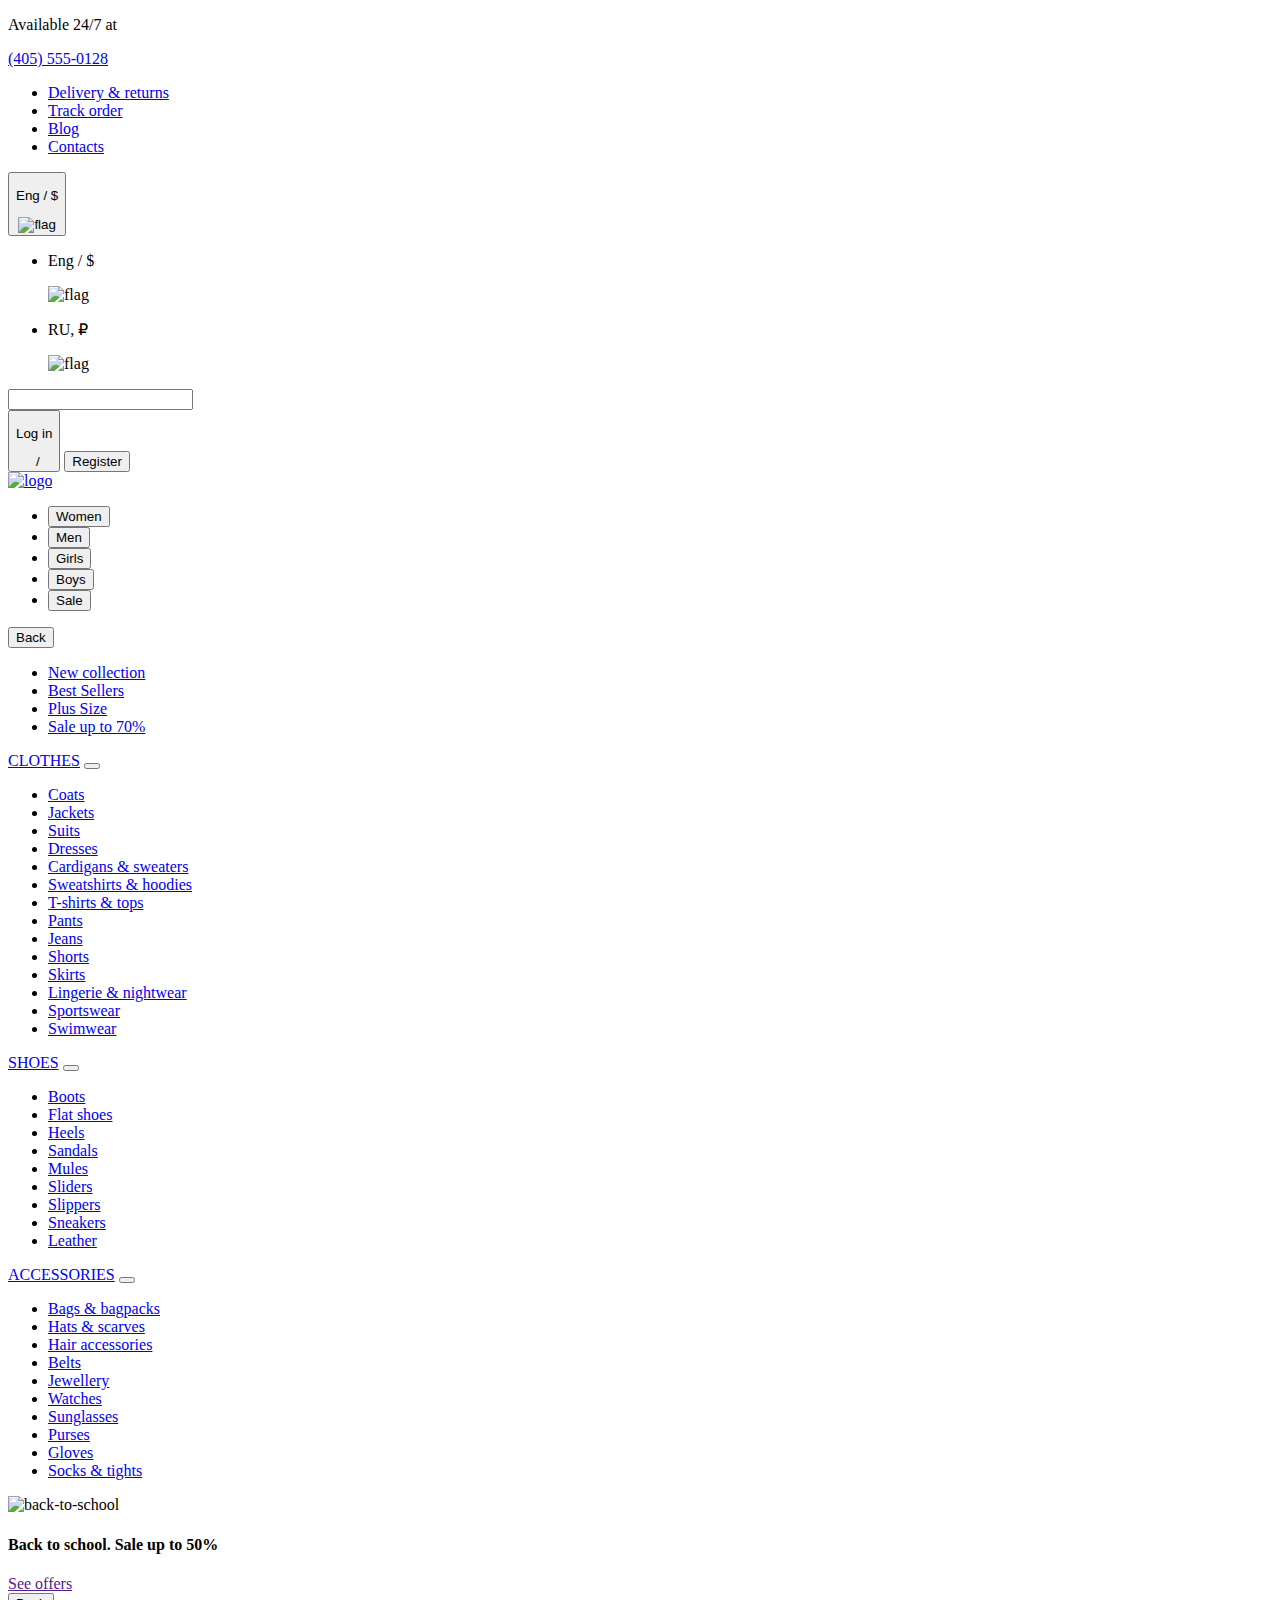
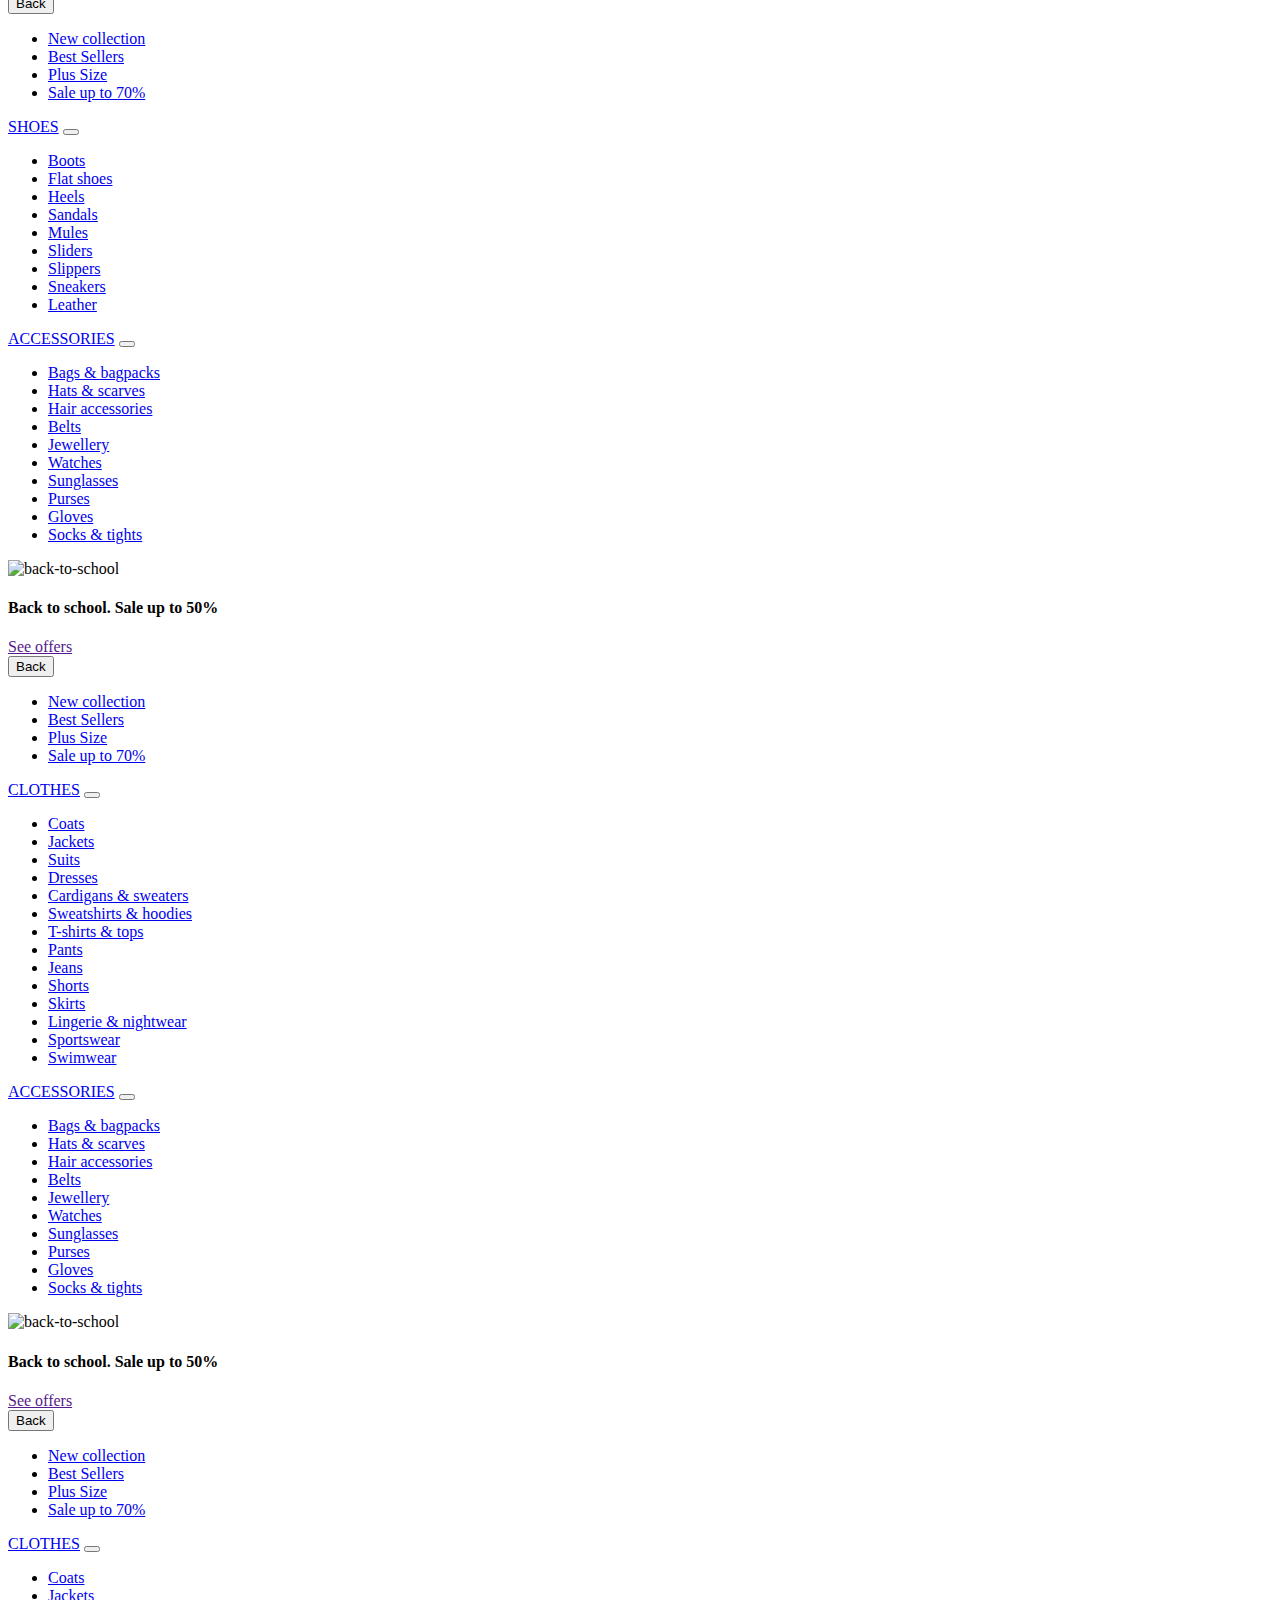
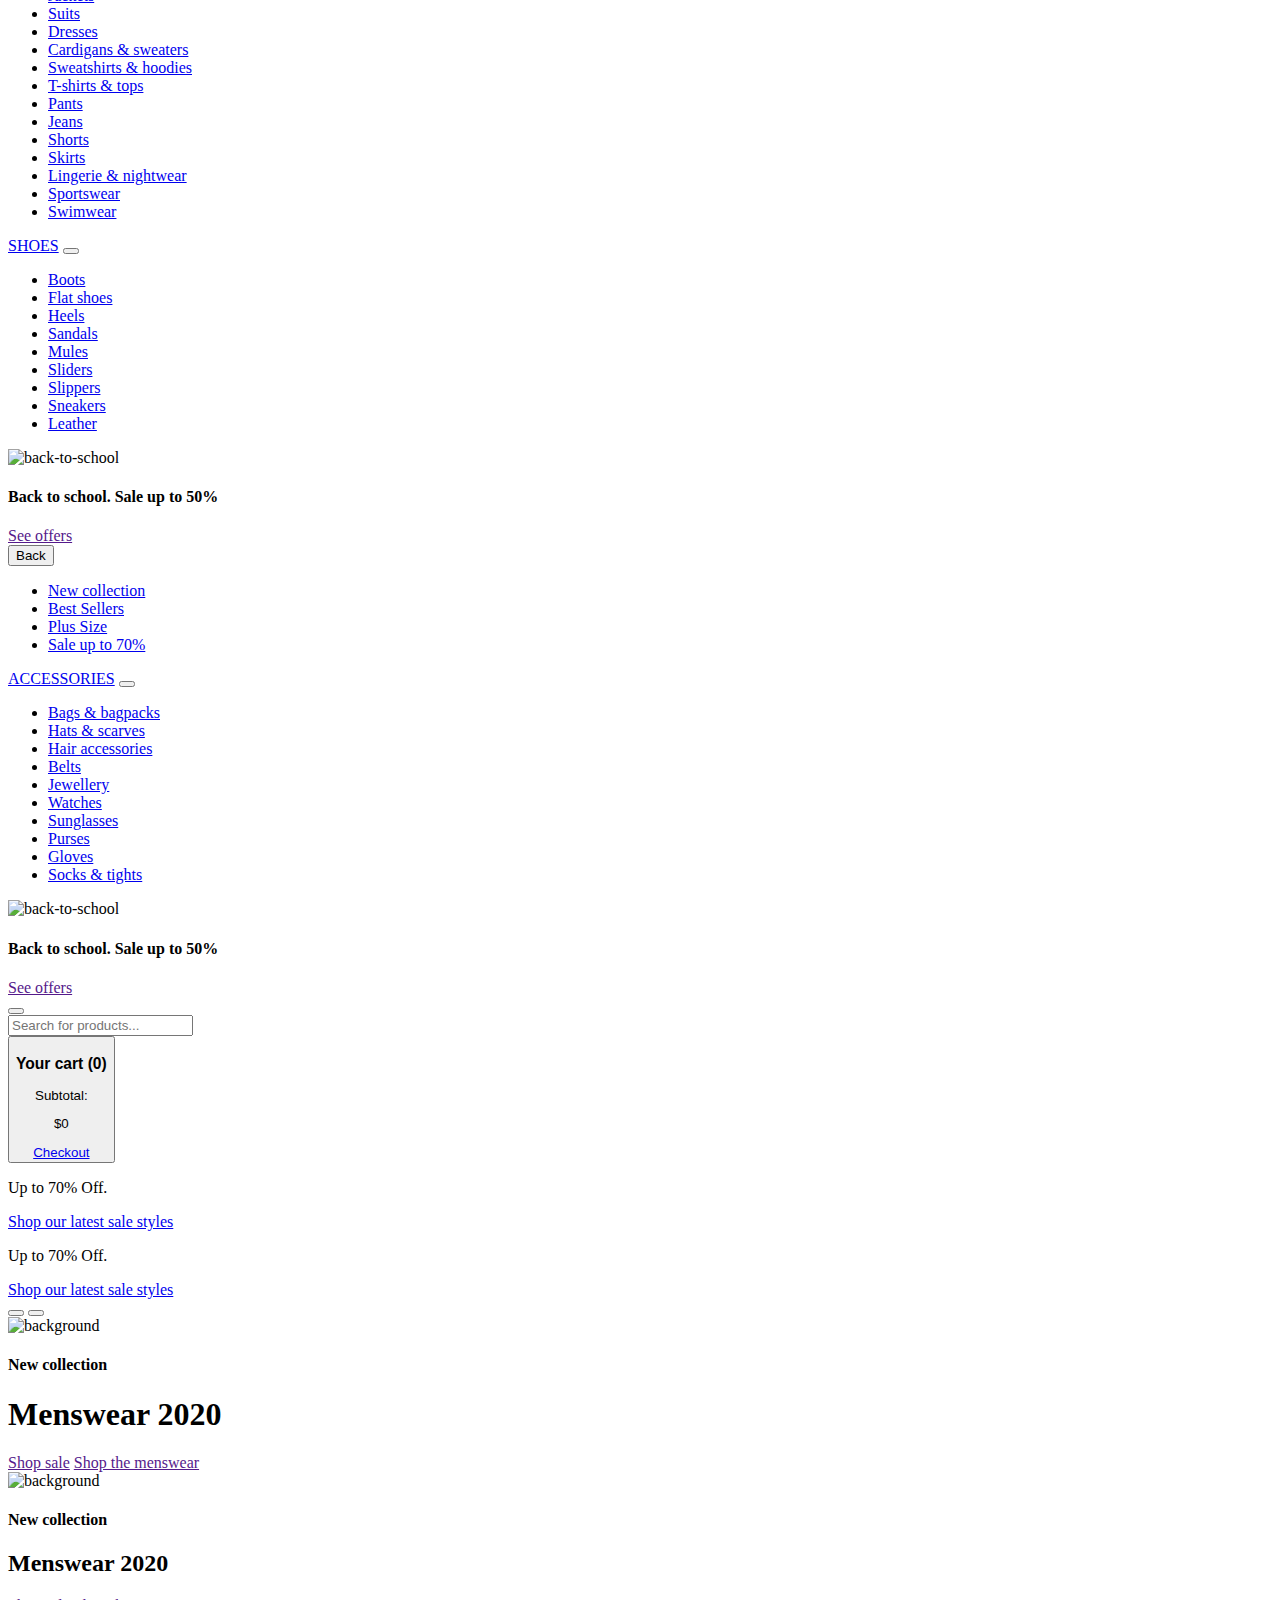
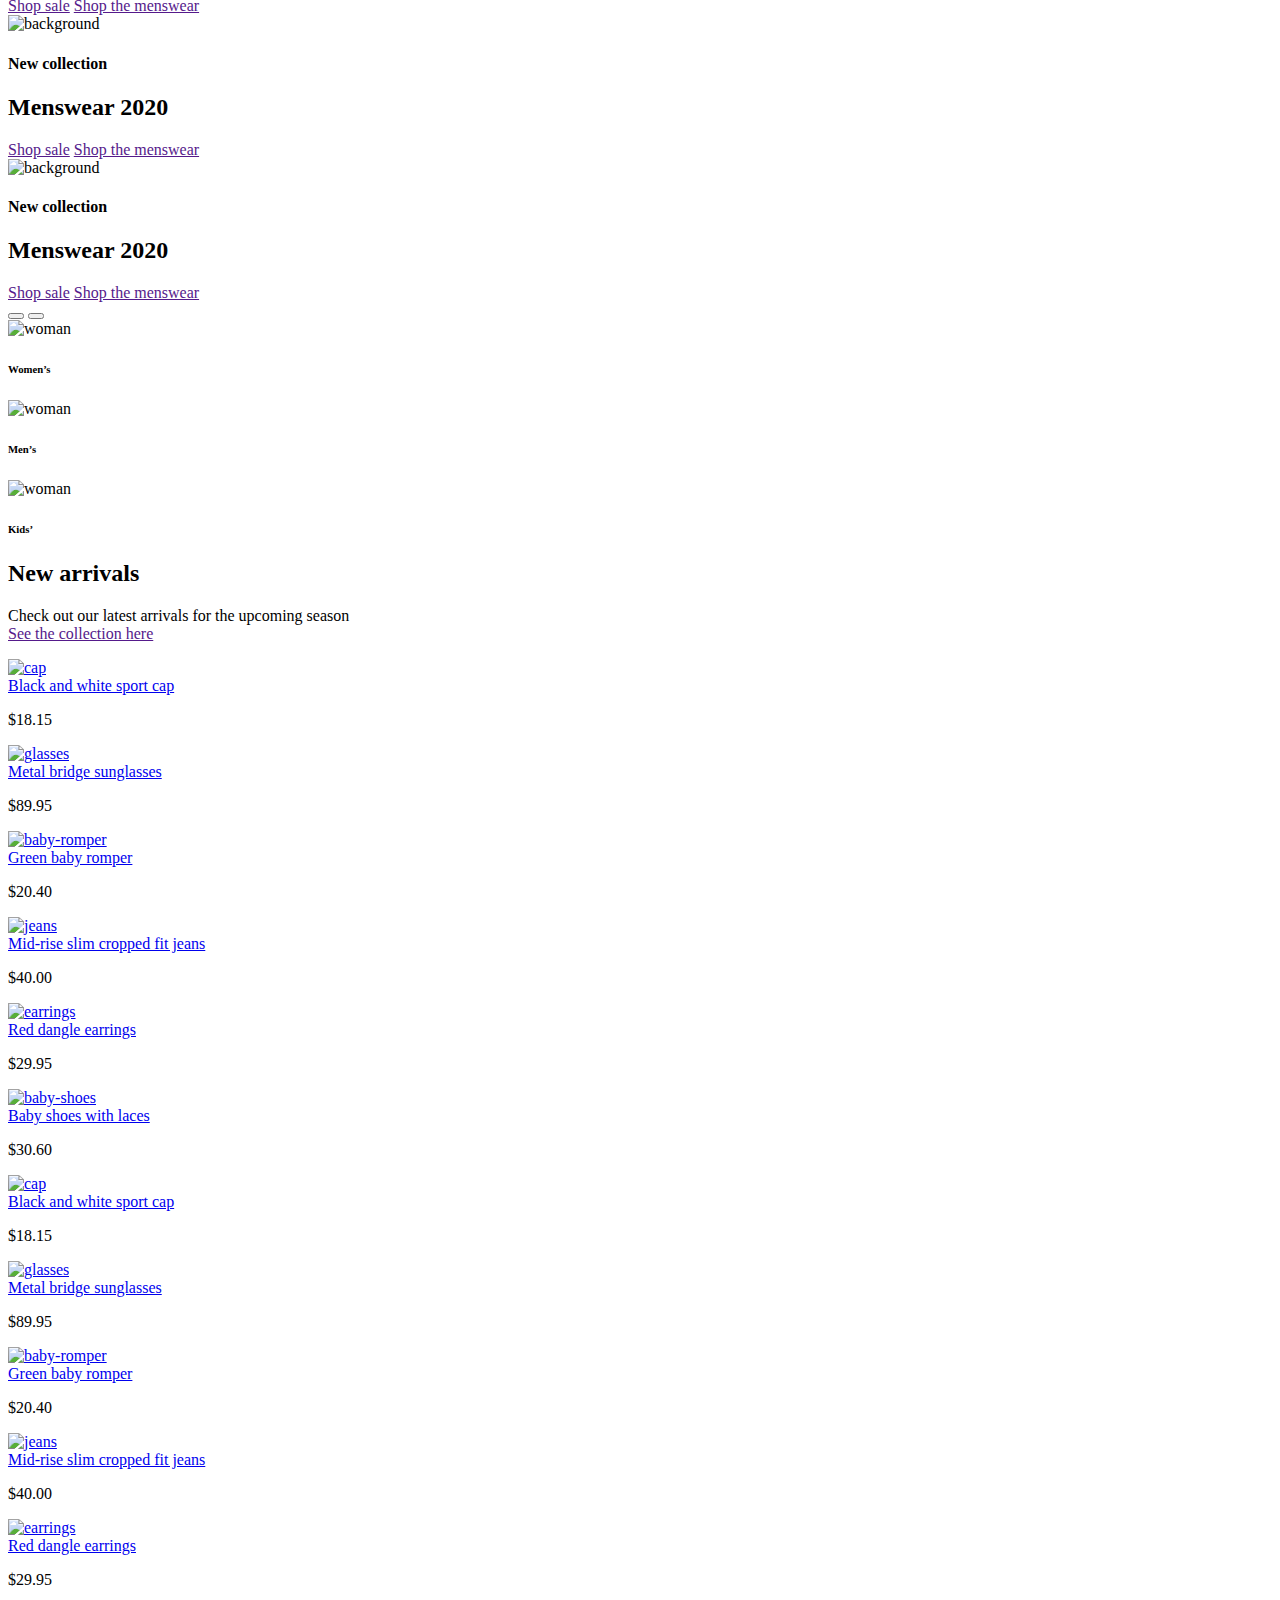
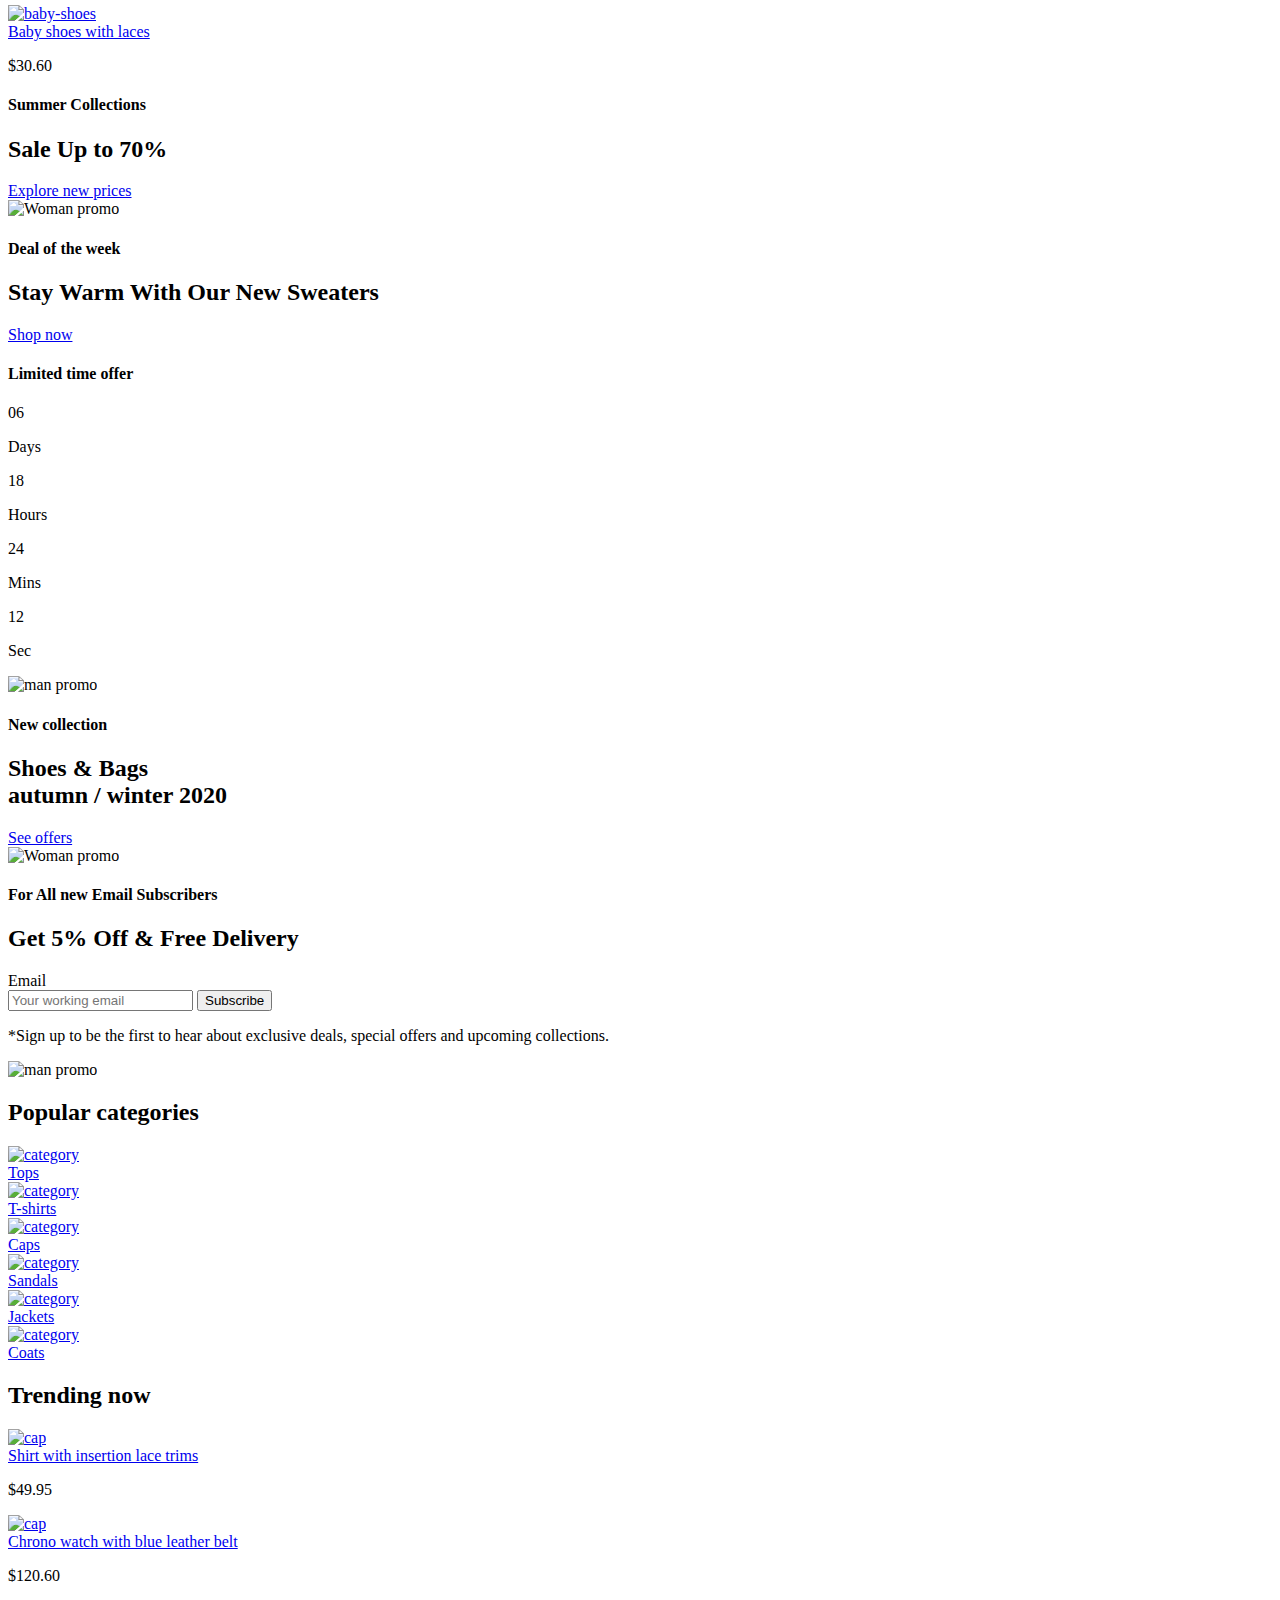
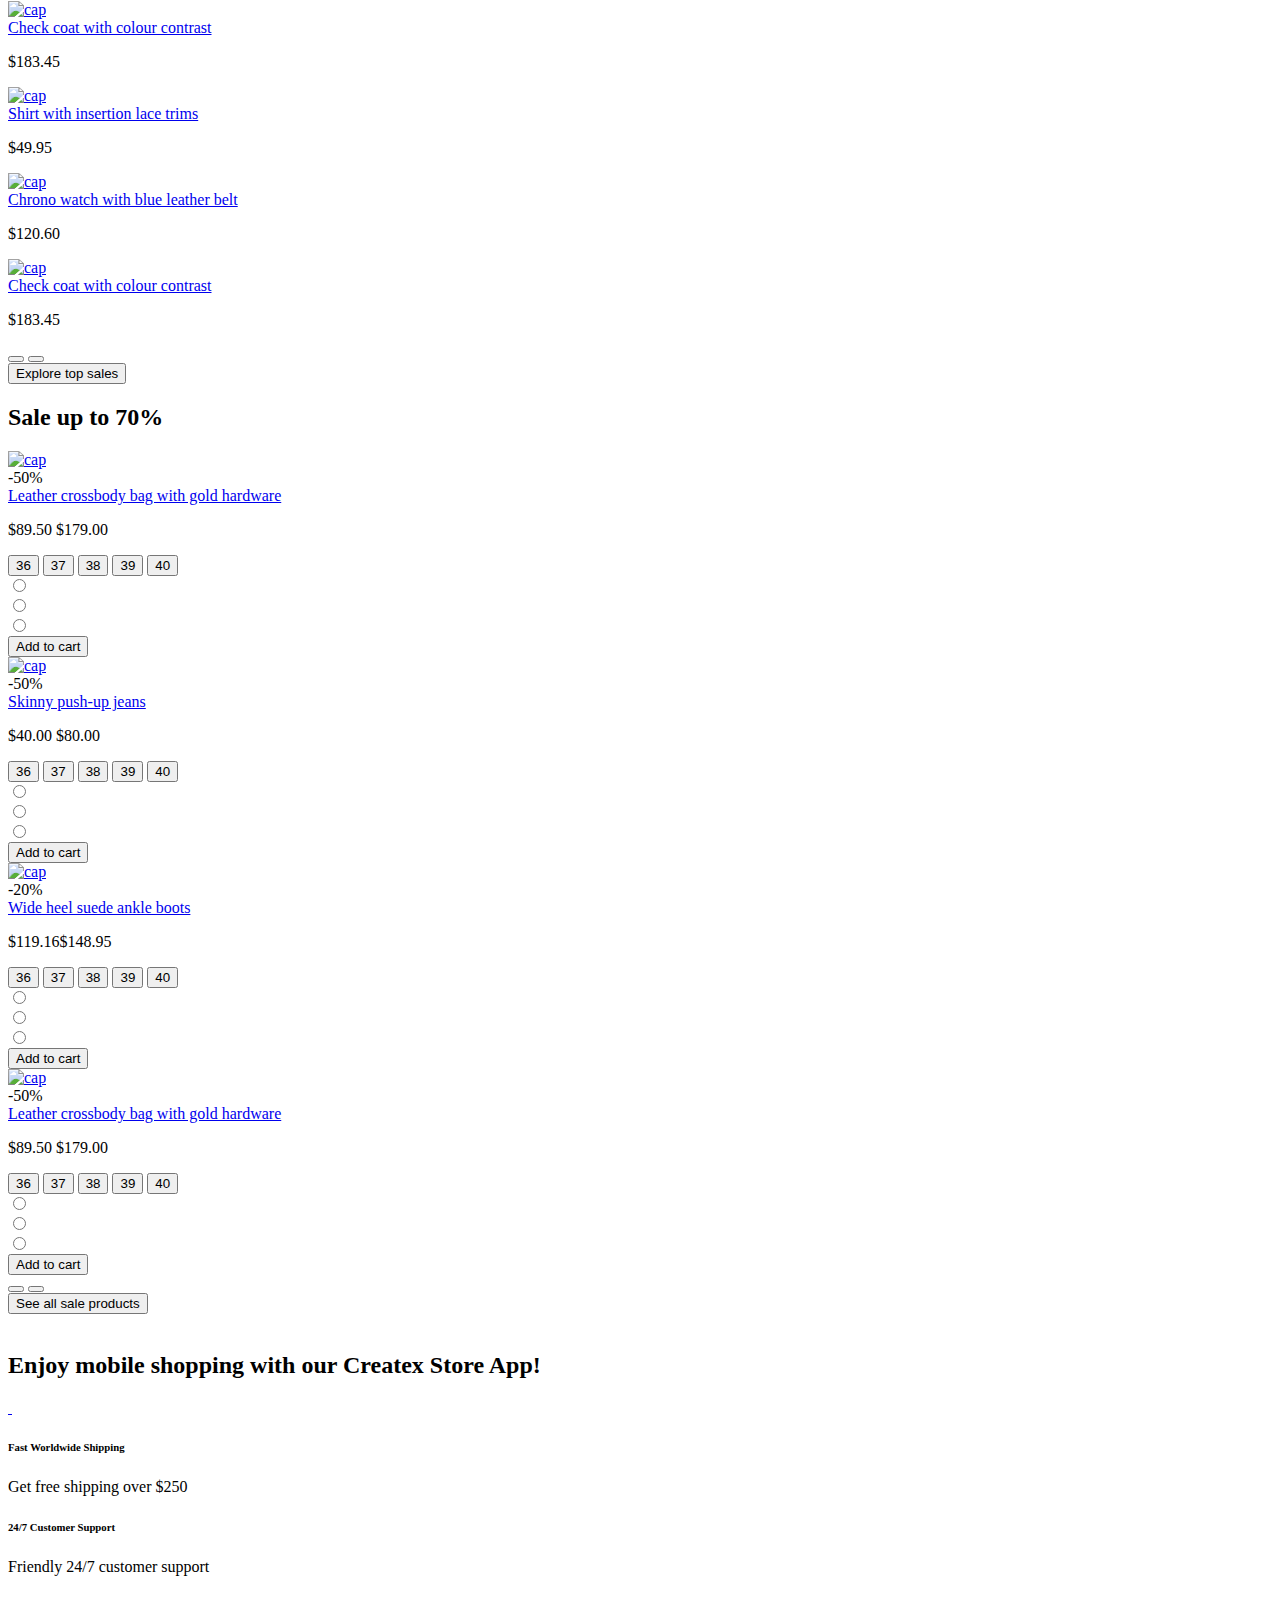
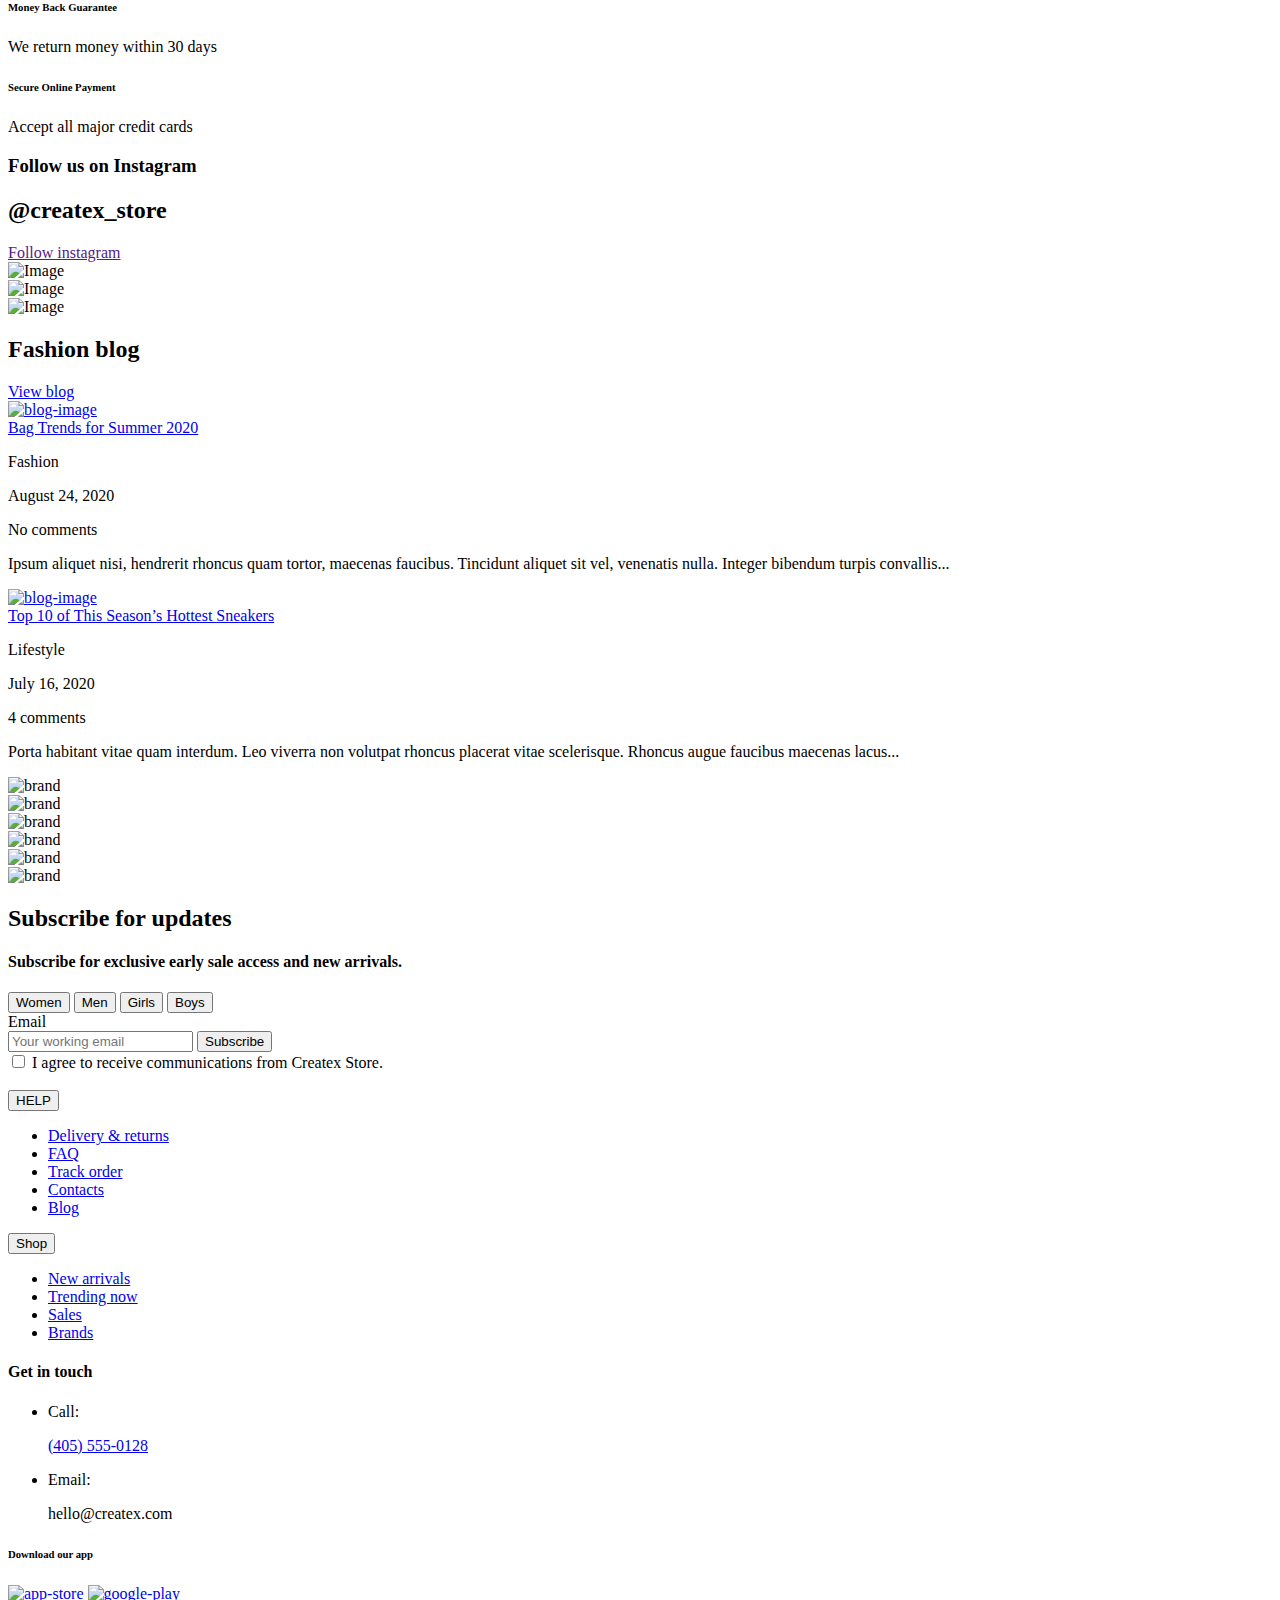
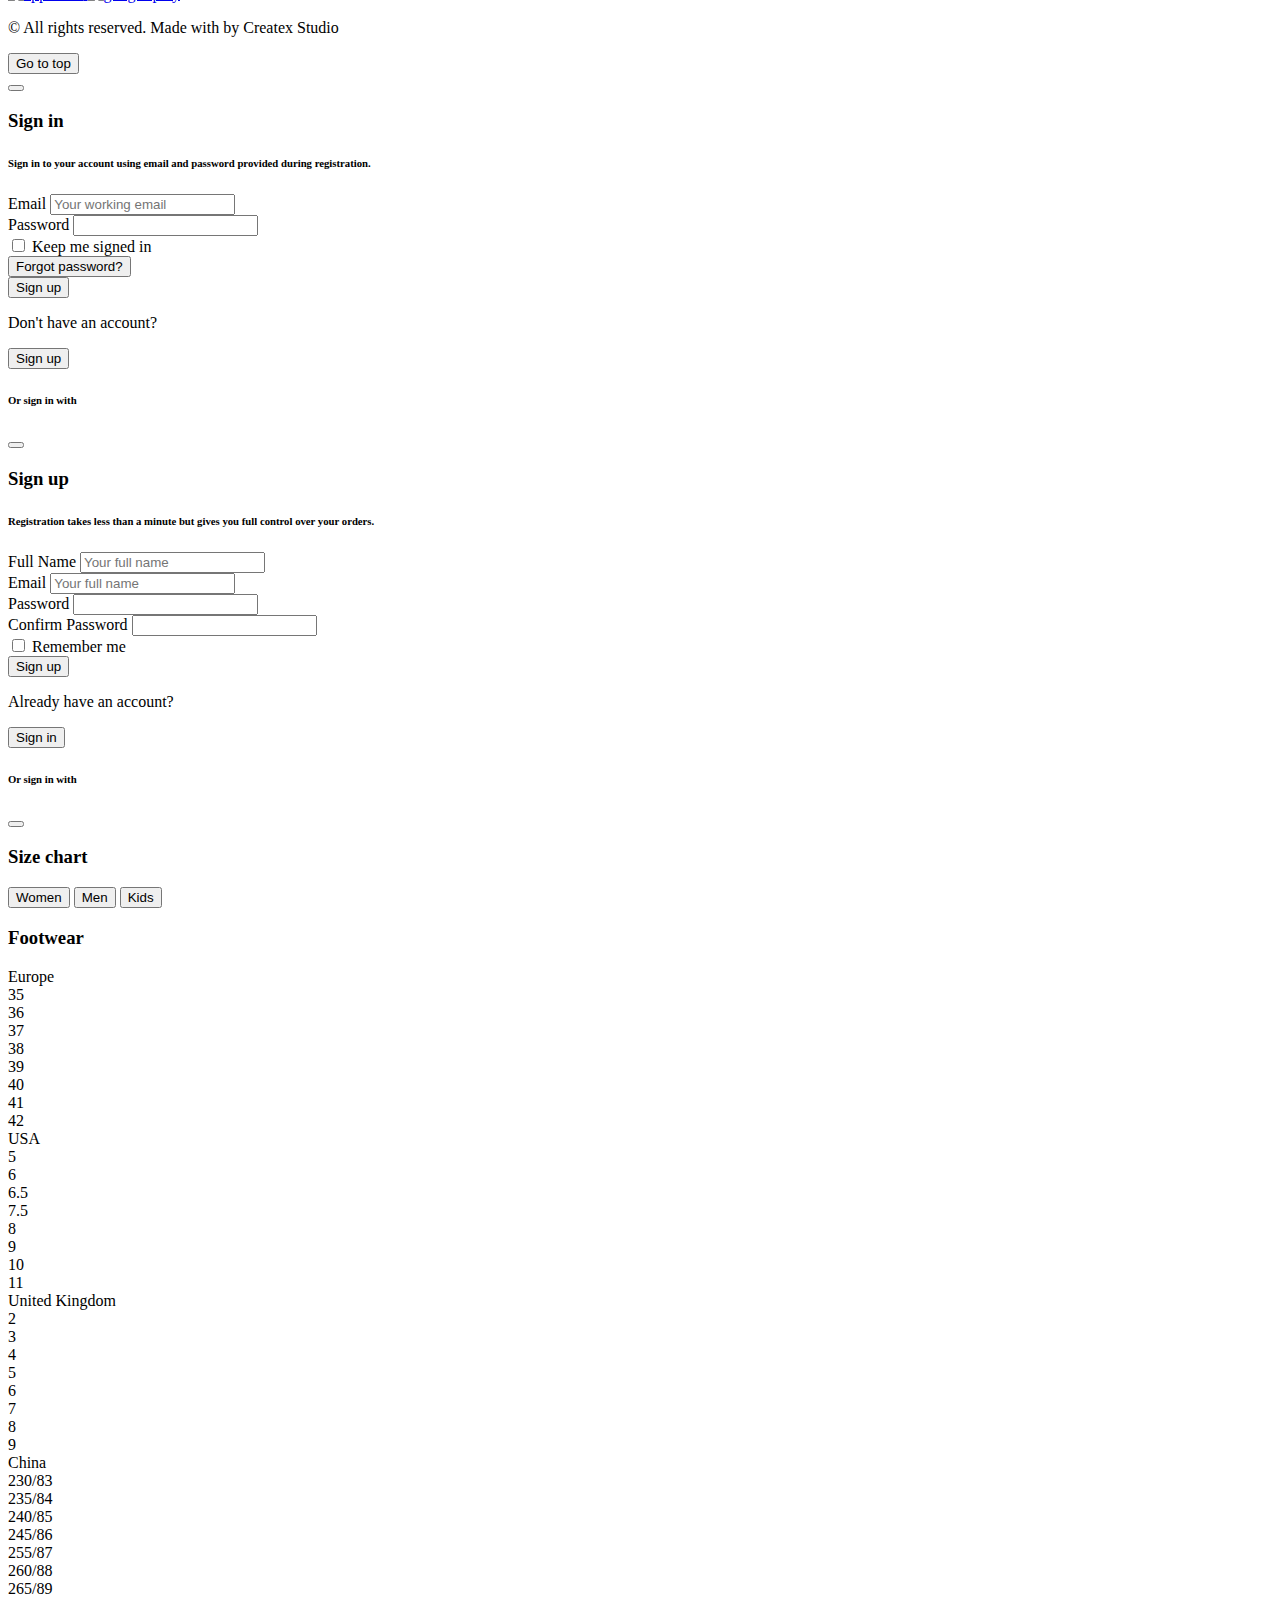
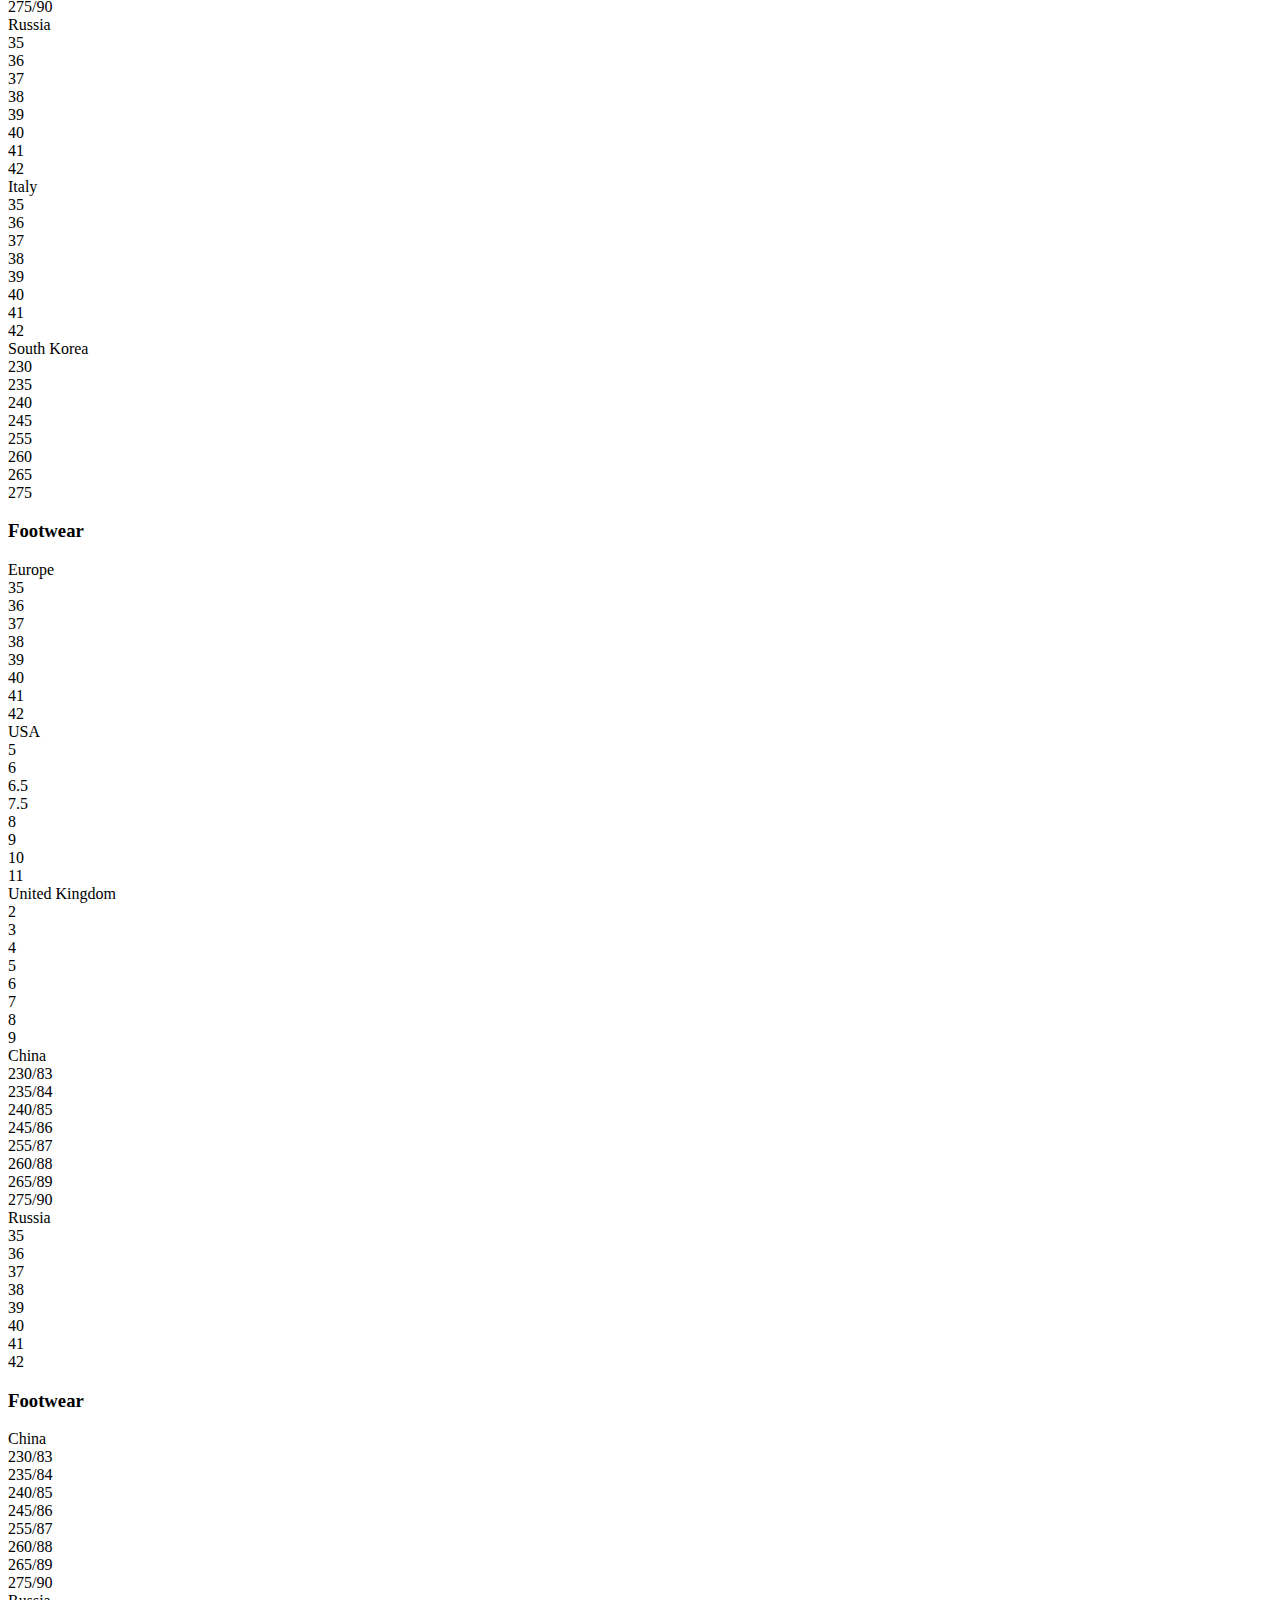
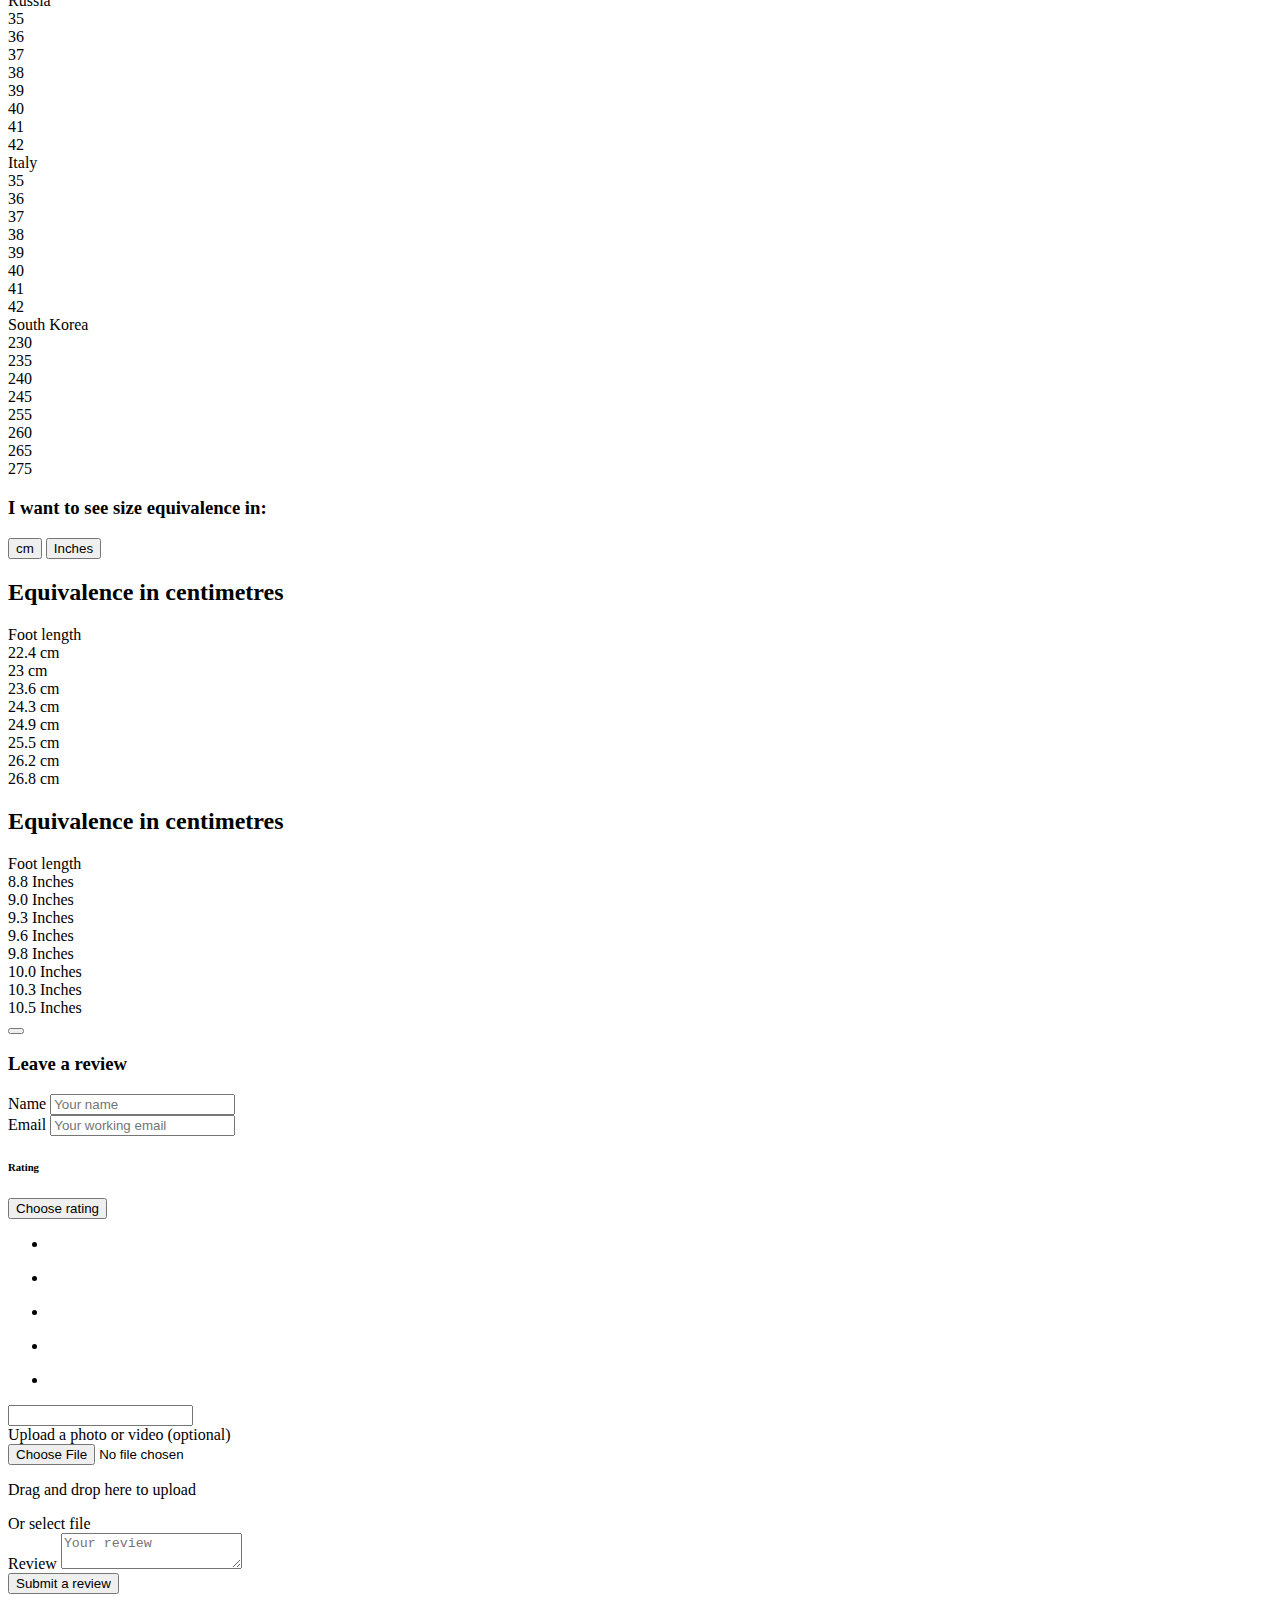
==== index.html @ fd4af01e "Add files via upload" ====
<!DOCTYPE html>
<html lang="ru">

<head>
	<title>Main</title>
	<meta charset="UTF-8">
	<meta name="format-detection" content="telephone=no">
	<!-- <style>body{opacity: 0;}</style> -->
	<link rel="stylesheet" href="css/style.min.css?_v=20230630232447">
	<link rel="shortcut icon" href="favicon.ico">
	<!-- <meta name="robots" content="noindex, nofollow"> -->
	<meta name="viewport" content="width=device-width, initial-scale=1.0">
</head>

<body>
	<div class="wrapper">
		<header class="header">
			<div class="header__top top-header">
				<div class="top-header__container">
					<div class="top-header__phone">
						<p class="top-header__text">Available 24/7 at</p>
						<a href="tel:4055550128" class="top-header__number">(405) 555-0128</a>
					</div>
					<nav class="top-header__menu">
						<ul data-da=".menu-header__list,992," class="top-header__list">
							<li class="top-header__item">
								<a href="dilivery.html">Delivery & returns</a>
							</li>
							<li class="top-header__item">
								<a href="track-order.html">Track order</a>
							</li>
							<li class="top-header__item"><a href="blog.html">Blog</a></li>
							<li class="top-header__item"><a href="contacts.html">Contacts</a></li>
						</ul>
					</nav>
					<div class="top-header__language">
						<div data-da=".menu-header__list,400," data-select class="top-header__select select-header">
							<button data-select-button type="button" class="select-header__button _icon-small-arrow">
								<p>Eng / $</p>
								<div class="top-header__image">
									<picture><source srcset="img/header/flag-usa.webp" type="image/webp"><img src="img/header/flag-usa.jpg" alt="flag" /></picture>
								</div>
							</button>
							<ul class="select-header__list">
								<li class="select-header__item" data-value="cleaner">
									<p>Eng / $</p>
									<div class="top-header__image">
										<picture><source srcset="img/header/flag-usa.webp" type="image/webp"><img src="img/header/flag-usa.jpg" alt="flag" /></picture>
									</div>
								</li>
								<li class="select-header__item" data-value="ru">
									<p>RU, ₽</p>
									<div class="top-header__image">
										<picture><source srcset="img/header/russia-flag.webp" type="image/webp"><img src="img/header/russia-flag.png" alt="flag" /></picture>
									</div>
								</li>
							</ul>
							<input data-select-input type="text" class="select-header__input select-form__input_hidden" value="" />
						</div>
					</div>
					<div class="top-header__join _icon-user">
						<button data-popup="#log-in" type="button" class="top-header__log-in">
							<p>Log in</p>
							&nbsp; /
						</button>
						<button data-popup="#sign-up" type="button" class="top-header__register">
							Register
						</button>
					</div>
				</div>
			</div>
			<div class="header__body body-header">
				<div class="body-header__container">
					<a href="index.html" class="body-header__image">
						<img src="img/header/logo.svg" alt="logo" />
					</a>
					<nav class="body-header__menu menu-header">
						<ul class="menu-header__list">
							<li data-menu-id="1" class="menu-header__item">
								<button type="button" class="menu-header__button">Women</button>
							</li>
							<li data-menu-id="2" class="menu-header__item">
								<button type="button" class="menu-header__button">Men</button>
							</li>
							<li data-menu-id="3" class="menu-header__item">
								<button type="button" class="menu-header__button">Girls</button>
							</li>
							<li data-menu-id="4" class="menu-header__item">
								<button type="button" class="menu-header__button">Boys</button>
							</li>
							<li data-menu-id="5" class="menu-header__item menu-header__item_sale">
								<button type="button" class="menu-header__button">Sale</button>
							</li>
						</ul>
						<div data-submenu="1" class="menu-header__submenu submenu-header">
							<button class="submenu-header__close _icon-arrow">Back</button>
							<div class="submenu-header__container">
								<div class="submenu-header__content">
									<div class="submenu-header__nav nav-submenu">
										<ul class="nav-submenu__list">
											<li class="nav-submenu__item">
												<a href="catalog.html">New collection</a>
											</li>
											<li class="nav-submenu__item">
												<a href="catalog.html">Best Sellers</a>
											</li>
											<li class="nav-submenu__item">
												<a href="catalog.html">Plus Size</a>
											</li>
											<li class="nav-submenu__item nav-submenu__item_sale">
												<a href="catalog.html">Sale up to 70%</a>
											</li>
										</ul>
									</div>
									<div data-spollers="992,max" class="submenu-header__body">
										<div class="submenu-header__clothes">
											<a href="catalog.html" class="submenu-header__title">CLOTHES</a>
											<button data-spoller class="submenu-header__arrow _icon-small-arrow"></button>
											<div class="submenu-header__category">
												<ul class="submenu-header__list">
													<li class="submenu-header__item">
														<a href="catalog.html">Coats</a>
													</li>
													<li class="submenu-header__item">
														<a href="catalog.html">Jackets</a>
													</li>
													<li class="submenu-header__item">
														<a href="catalog.html">Suits</a>
													</li>
													<li class="submenu-header__item">
														<a href="catalog.html">Dresses </a>
													</li>
													<li class="submenu-header__item">
														<a href="catalog.html">Cardigans & sweaters</a>
													</li>
													<li class="submenu-header__item">
														<a href="catalog.html">Sweatshirts & hoodies</a>
													</li>
													<li class="submenu-header__item">
														<a href="catalog.html">T-shirts & tops</a>
													</li>
													<li class="submenu-header__item">
														<a href="catalog.html">Pants</a>
													</li>
													<li class="submenu-header__item">
														<a href="catalog.html">Jeans</a>
													</li>
													<li class="submenu-header__item">
														<a href="catalog.html">Shorts</a>
													</li>
													<li class="submenu-header__item">
														<a href="catalog.html">Skirts</a>
													</li>
													<li class="submenu-header__item">
														<a href="catalog.html">Lingerie & nightwear</a>
													</li>
													<li class="submenu-header__item">
														<a href="catalog.html">Sportswear</a>
													</li>
													<li class="submenu-header__item">
														<a href="catalog.html">Swimwear</a>
													</li>
												</ul>
											</div>
										</div>
									</div>
									<div data-spollers="992,max" class="submenu-header__body">
										<div class="submenu-header__clothes">
											<a href="catalog.html" class="submenu-header__title">SHOES</a>
											<button data-spoller class="submenu-header__arrow _icon-small-arrow"></button>
											<div class="submenu-header__category">
												<ul class="submenu-header__list">
													<li class="submenu-header__item">
														<a href="catalog.html">Boots</a>
													</li>
													<li class="submenu-header__item">
														<a href="catalog.html">Flat shoes</a>
													</li>
													<li class="submenu-header__item">
														<a href="catalog.html">Heels</a>
													</li>
													<li class="submenu-header__item">
														<a href="catalog.html">Sandals </a>
													</li>
													<li class="submenu-header__item">
														<a href="catalog.html">Mules</a>
													</li>
													<li class="submenu-header__item">
														<a href="catalog.html">Sliders</a>
													</li>
													<li class="submenu-header__item">
														<a href="catalog.html">Slippers</a>
													</li>
													<li class="submenu-header__item">
														<a href="catalog.html">Sneakers</a>
													</li>
													<li class="submenu-header__item">
														<a href="#">Leather</a>
													</li>
												</ul>
											</div>
										</div>
									</div>
									<div data-spollers="992,max" class="submenu-header__body">
										<div class="submenu-header__clothes">
											<a href="catalog.html" class="submenu-header__title">ACCESSORIES</a>
											<button data-spoller class="submenu-header__arrow _icon-small-arrow"></button>
											<div class="submenu-header__category">
												<ul class="submenu-header__list">
													<li class="submenu-header__item">
														<a href="catalog.html">Bags & bagpacks</a>
													</li>
													<li class="submenu-header__item">
														<a href="catalog.html">Hats & scarves</a>
													</li>
													<li class="submenu-header__item">
														<a href="catalog.html">Hair accessories</a>
													</li>
													<li class="submenu-header__item">
														<a href="catalog.html">Belts </a>
													</li>
													<li class="submenu-header__item">
														<a href="catalog.html">Jewellery</a>
													</li>
													<li class="submenu-header__item">
														<a href="catalog.html">Watches</a>
													</li>
													<li class="submenu-header__item">
														<a href="catalog.html">Sunglasses</a>
													</li>
													<li class="submenu-header__item">
														<a href="catalog.html">Purses</a>
													</li>
													<li class="submenu-header__item">
														<a href="catalog.html">Gloves</a>
													</li>
													<li class="submenu-header__item">
														<a href="catalog.html">Socks & tights</a>
													</li>
												</ul>
											</div>
										</div>
									</div>
								</div>
								<div class="submenu-header__offers offers-submenu">
									<div class="offers-submenu__image offers-submenu__image-ibg">
										<picture><source srcset="img/header/back-to-school.webp" type="image/webp"><img src="img/header/back-to-school.jpg" alt="back-to-school" /></picture>
									</div>
									<h4 class="offers-submenu__title">
										Back to school. Sale up to 50%
									</h4>
									<a href="" class="offers-submenu__button _button-border _icon-arrow">See offers</a>
								</div>
							</div>
						</div>
						<div data-submenu="2" class="menu-header__submenu submenu-header">
							<button class="submenu-header__close _icon-arrow">Back</button>
							<div class="submenu-header__container">
								<div class="submenu-header__content">
									<div class="submenu-header__nav nav-submenu">
										<ul class="nav-submenu__list">
											<li class="nav-submenu__item">
												<a href="catalog.html">New collection</a>
											</li>
											<li class="nav-submenu__item">
												<a href="catalog.html">Best Sellers</a>
											</li>
											<li class="nav-submenu__item">
												<a href="catalog.html">Plus Size</a>
											</li>
											<li class="nav-submenu__item nav-submenu__item_sale">
												<a href="catalog.html">Sale up to 70%</a>
											</li>
										</ul>
									</div>

									<div data-spollers="992,max" class="submenu-header__body">
										<div class="submenu-header__clothes">
											<a href="catalog.html" class="submenu-header__title">SHOES</a>
											<button data-spoller class="submenu-header__arrow _icon-small-arrow"></button>
											<div class="submenu-header__category">
												<ul class="submenu-header__list">
													<li class="submenu-header__item">
														<a href="catalog.html">Boots</a>
													</li>
													<li class="submenu-header__item">
														<a href="catalog.html">Flat shoes</a>
													</li>
													<li class="submenu-header__item">
														<a href="catalog.html">Heels</a>
													</li>
													<li class="submenu-header__item">
														<a href="catalog.html">Sandals </a>
													</li>
													<li class="submenu-header__item">
														<a href="catalog.html">Mules</a>
													</li>
													<li class="submenu-header__item">
														<a href="catalog.html">Sliders</a>
													</li>
													<li class="submenu-header__item">
														<a href="catalog.html">Slippers</a>
													</li>
													<li class="submenu-header__item">
														<a href="catalog.html">Sneakers</a>
													</li>
													<li class="submenu-header__item">
														<a href="catalog.html">Leather</a>
													</li>
												</ul>
											</div>
										</div>
									</div>
									<div data-spollers="992,max" class="submenu-header__body">
										<div class="submenu-header__clothes">
											<a href="catalog.html" class="submenu-header__title">ACCESSORIES</a>
											<button data-spoller class="submenu-header__arrow _icon-small-arrow"></button>
											<div class="submenu-header__category">
												<ul class="submenu-header__list">
													<li class="submenu-header__item">
														<a href="catalog.html">Bags & bagpacks</a>
													</li>
													<li class="submenu-header__item">
														<a href="catalog.html">Hats & scarves</a>
													</li>
													<li class="submenu-header__item">
														<a href="catalog.html">Hair accessories</a>
													</li>
													<li class="submenu-header__item">
														<a href="catalog.html">Belts </a>
													</li>
													<li class="submenu-header__item">
														<a href="catalog.html">Jewellery</a>
													</li>
													<li class="submenu-header__item">
														<a href="catalog.html">Watches</a>
													</li>
													<li class="submenu-header__item">
														<a href="catalog.html">Sunglasses</a>
													</li>
													<li class="submenu-header__item">
														<a href="catalog.html">Purses</a>
													</li>
													<li class="submenu-header__item">
														<a href="catalog.html">Gloves</a>
													</li>
													<li class="submenu-header__item">
														<a href="catalog.html">Socks & tights</a>
													</li>
												</ul>
											</div>
										</div>
									</div>
								</div>
								<div class="submenu-header__offers offers-submenu">
									<div class="offers-submenu__image offers-submenu__image-ibg">
										<picture><source srcset="img/header/back-to-school.webp" type="image/webp"><img src="img/header/back-to-school.jpg" alt="back-to-school" /></picture>
									</div>
									<h4 class="offers-submenu__title">
										Back to school. Sale up to 50%
									</h4>
									<a href="" class="offers-submenu__button _button-border _icon-arrow">See offers</a>
								</div>
							</div>
						</div>
						<div data-submenu="3" class="menu-header__submenu submenu-header">
							<button class="submenu-header__close _icon-arrow">Back</button>
							<div class="submenu-header__container">
								<div class="submenu-header__content">
									<div class="submenu-header__nav nav-submenu">
										<ul class="nav-submenu__list">
											<li class="nav-submenu__item">
												<a href="catalog.html">New collection</a>
											</li>
											<li class="nav-submenu__item">
												<a href="catalog.html">Best Sellers</a>
											</li>
											<li class="nav-submenu__item">
												<a href="catalog.html">Plus Size</a>
											</li>
											<li class="nav-submenu__item nav-submenu__item_sale">
												<a href="catalog.html">Sale up to 70%</a>
											</li>
										</ul>
									</div>
									<div data-spollers="992,max" class="submenu-header__body">
										<div class="submenu-header__clothes">
											<a href="catalog.html" class="submenu-header__title">CLOTHES</a>
											<button data-spoller class="submenu-header__arrow _icon-small-arrow"></button>
											<div class="submenu-header__category">
												<ul class="submenu-header__list">
													<li class="submenu-header__item">
														<a href="catalog.html">Coats</a>
													</li>
													<li class="submenu-header__item">
														<a href="catalog.html">Jackets</a>
													</li>
													<li class="submenu-header__item">
														<a href="catalog.html">Suits</a>
													</li>
													<li class="submenu-header__item">
														<a href="catalog.html">Dresses </a>
													</li>
													<li class="submenu-header__item">
														<a href="catalog.html">Cardigans & sweaters</a>
													</li>
													<li class="submenu-header__item">
														<a href="catalog.html">Sweatshirts & hoodies</a>
													</li>
													<li class="submenu-header__item">
														<a href="catalog.html">T-shirts & tops</a>
													</li>
													<li class="submenu-header__item">
														<a href="catalog.html">Pants</a>
													</li>
													<li class="submenu-header__item">
														<a href="catalog.html">Jeans</a>
													</li>
													<li class="submenu-header__item">
														<a href="catalog.html">Shorts</a>
													</li>
													<li class="submenu-header__item">
														<a href="catalog.html">Skirts</a>
													</li>
													<li class="submenu-header__item">
														<a href="catalog.html">Lingerie & nightwear</a>
													</li>
													<li class="submenu-header__item">
														<a href="catalog.html">Sportswear</a>
													</li>
													<li class="submenu-header__item">
														<a href="catalog.html">Swimwear</a>
													</li>
												</ul>
											</div>
										</div>
									</div>

									<div data-spollers="992,max" class="submenu-header__body">
										<div class="submenu-header__clothes">
											<a href="catalog.html" class="submenu-header__title">ACCESSORIES</a>
											<button data-spoller class="submenu-header__arrow _icon-small-arrow"></button>
											<div class="submenu-header__category">
												<ul class="submenu-header__list">
													<li class="submenu-header__item">
														<a href="catalog.html">Bags & bagpacks</a>
													</li>
													<li class="submenu-header__item">
														<a href="catalog.html">Hats & scarves</a>
													</li>
													<li class="submenu-header__item">
														<a href="catalog.html">Hair accessories</a>
													</li>
													<li class="submenu-header__item">
														<a href="catalog.html">Belts </a>
													</li>
													<li class="submenu-header__item">
														<a href="catalog.html">Jewellery</a>
													</li>
													<li class="submenu-header__item">
														<a href="catalog.html">Watches</a>
													</li>
													<li class="submenu-header__item">
														<a href="catalog.html">Sunglasses</a>
													</li>
													<li class="submenu-header__item">
														<a href="catalog.html">Purses</a>
													</li>
													<li class="submenu-header__item">
														<a href="catalog.html">Gloves</a>
													</li>
													<li class="submenu-header__item">
														<a href="catalog.html">Socks & tights</a>
													</li>
												</ul>
											</div>
										</div>
									</div>
								</div>
								<div class="submenu-header__offers offers-submenu">
									<div class="offers-submenu__image offers-submenu__image-ibg">
										<picture><source srcset="img/header/back-to-school.webp" type="image/webp"><img src="img/header/back-to-school.jpg" alt="back-to-school" /></picture>
									</div>
									<h4 class="offers-submenu__title">
										Back to school. Sale up to 50%
									</h4>
									<a href="" class="offers-submenu__button _button-border _icon-arrow">See offers</a>
								</div>
							</div>
						</div>
						<div data-submenu="4" class="menu-header__submenu submenu-header">
							<button class="submenu-header__close _icon-arrow">Back</button>
							<div class="submenu-header__container">
								<div class="submenu-header__content">
									<div class="submenu-header__nav nav-submenu">
										<ul class="nav-submenu__list">
											<li class="nav-submenu__item">
												<a href="catalog.html">New collection</a>
											</li>
											<li class="nav-submenu__item">
												<a href="catalog.html">Best Sellers</a>
											</li>
											<li class="nav-submenu__item">
												<a href="catalog.html">Plus Size</a>
											</li>
											<li class="nav-submenu__item nav-submenu__item_sale">
												<a href="catalog.html">Sale up to 70%</a>
											</li>
										</ul>
									</div>
									<div data-spollers="992,max" class="submenu-header__body">
										<div class="submenu-header__clothes">
											<a href="catalog.html" class="submenu-header__title">CLOTHES</a>
											<button data-spoller class="submenu-header__arrow _icon-small-arrow"></button>
											<div class="submenu-header__category">
												<ul class="submenu-header__list">
													<li class="submenu-header__item">
														<a href="catalog.html">Coats</a>
													</li>
													<li class="submenu-header__item">
														<a href="catalog.html">Jackets</a>
													</li>
													<li class="submenu-header__item">
														<a href="catalog.html">Suits</a>
													</li>
													<li class="submenu-header__item">
														<a href="catalog.html">Dresses </a>
													</li>
													<li class="submenu-header__item">
														<a href="catalog.html">Cardigans & sweaters</a>
													</li>
													<li class="submenu-header__item">
														<a href="catalog.html">Sweatshirts & hoodies</a>
													</li>
													<li class="submenu-header__item">
														<a href="catalog.html">T-shirts & tops</a>
													</li>
													<li class="submenu-header__item">
														<a href="catalog.html">Pants</a>
													</li>
													<li class="submenu-header__item">
														<a href="catalog.html">Jeans</a>
													</li>
													<li class="submenu-header__item">
														<a href="catalog.html">Shorts</a>
													</li>
													<li class="submenu-header__item">
														<a href="catalog.html">Skirts</a>
													</li>
													<li class="submenu-header__item">
														<a href="catalog.html">Lingerie & nightwear</a>
													</li>
													<li class="submenu-header__item">
														<a href="catalog.html">Sportswear</a>
													</li>
													<li class="submenu-header__item">
														<a href="catalog.html">Swimwear</a>
													</li>
												</ul>
											</div>
										</div>
									</div>
									<div data-spollers="992,max" class="submenu-header__body">
										<div class="submenu-header__clothes">
											<a href="catalog.html" class="submenu-header__title">SHOES</a>
											<button data-spoller class="submenu-header__arrow _icon-small-arrow"></button>
											<div class="submenu-header__category">
												<ul class="submenu-header__list">
													<li class="submenu-header__item">
														<a href="catalog.html">Boots</a>
													</li>
													<li class="submenu-header__item">
														<a href="catalog.html">Flat shoes</a>
													</li>
													<li class="submenu-header__item">
														<a href="catalog.html">Heels</a>
													</li>
													<li class="submenu-header__item">
														<a href="catalog.html">Sandals </a>
													</li>
													<li class="submenu-header__item">
														<a href="catalog.html">Mules</a>
													</li>
													<li class="submenu-header__item">
														<a href="catalog.html">Sliders</a>
													</li>
													<li class="submenu-header__item">
														<a href="catalog.html">Slippers</a>
													</li>
													<li class="submenu-header__item">
														<a href="catalog.html">Sneakers</a>
													</li>
													<li class="submenu-header__item">
														<a href="catalog.html">Leather</a>
													</li>
												</ul>
											</div>
										</div>
									</div>
								</div>
								<div class="submenu-header__offers offers-submenu">
									<div class="offers-submenu__image offers-submenu__image-ibg">
										<picture><source srcset="img/header/back-to-school.webp" type="image/webp"><img src="img/header/back-to-school.jpg" alt="back-to-school" /></picture>
									</div>
									<h4 class="offers-submenu__title">
										Back to school. Sale up to 50%
									</h4>
									<a href="" class="offers-submenu__button _button-border _icon-arrow">See offers</a>
								</div>
							</div>
						</div>
						<div data-submenu="5" class="menu-header__submenu submenu-header">
							<button class="submenu-header__close _icon-arrow">Back</button>
							<div class="submenu-header__container">
								<div class="submenu-header__content">
									<div class="submenu-header__nav nav-submenu">
										<ul class="nav-submenu__list">
											<li class="nav-submenu__item">
												<a href="catalog.html">New collection</a>
											</li>
											<li class="nav-submenu__item">
												<a href="catalog.html">Best Sellers</a>
											</li>
											<li class="nav-submenu__item">
												<a href="catalog.html">Plus Size</a>
											</li>
											<li class="nav-submenu__item nav-submenu__item_sale">
												<a href="catalog.html">Sale up to 70%</a>
											</li>
										</ul>
									</div>

									<div data-spollers="992,max" class="submenu-header__body">
										<div class="submenu-header__clothes">
											<a href="catalog.html" class="submenu-header__title">ACCESSORIES</a>
											<button data-spoller class="submenu-header__arrow _icon-small-arrow"></button>
											<div class="submenu-header__category">
												<ul class="submenu-header__list">
													<li class="submenu-header__item">
														<a href="catalog.html">Bags & bagpacks</a>
													</li>
													<li class="submenu-header__item">
														<a href="catalog.html">Hats & scarves</a>
													</li>
													<li class="submenu-header__item">
														<a href="catalog.html">Hair accessories</a>
													</li>
													<li class="submenu-header__item">
														<a href="catalog.html">Belts </a>
													</li>
													<li class="submenu-header__item">
														<a href="catalog.html">Jewellery</a>
													</li>
													<li class="submenu-header__item">
														<a href="catalog.html">Watches</a>
													</li>
													<li class="submenu-header__item">
														<a href="catalog.html">Sunglasses</a>
													</li>
													<li class="submenu-header__item">
														<a href="catalog.html">Purses</a>
													</li>
													<li class="submenu-header__item">
														<a href="catalog.html">Gloves</a>
													</li>
													<li class="submenu-header__item">
														<a href="catalog.html">Socks & tights</a>
													</li>
												</ul>
											</div>
										</div>
									</div>
								</div>
								<div class="submenu-header__offers offers-submenu">
									<div class="offers-submenu__image offers-submenu__image-ibg">
										<picture><source srcset="img/header/back-to-school.webp" type="image/webp"><img src="img/header/back-to-school.jpg" alt="back-to-school" /></picture>
									</div>
									<h4 class="offers-submenu__title">
										Back to school. Sale up to 50%
									</h4>
									<a href="" class="offers-submenu__button _button-border _icon-arrow">See offers</a>
								</div>
							</div>
						</div>
					</nav>
					<div class="body-header__search search-header">
						<button type="button" class="search-header__icon _icon-search"></button>
						<form action="#" class="search-header__form _icon-search">
							<input autocomplete="off" type="text" name="form[]" data-error="Ошибка" placeholder="Search for products..." class="search-header__input" />
						</form>
					</div>
					<div class="body-header__purchase purchase">
						<a href="wishlist.html" type="button" class="purchase__favourite _icon-favourite"></a>
						<button type="button" class="purchase__cart cart-purchase _icon-cart">
							<div class="cart-purchase__wrapper">
								<div class="cart-purchase__menu">
									<h3 class="cart-purchase__title">Your cart (<span>0</span>)</h3>
									<div class="cart-purchase__close _icon-close"></div>
									<div class="cart-purchase__body body-cart"></div>
									<div class="cart-purchase__bottom bottom-cart">
										<div class="bottom-cart__text">
											<p class="bottom-cart__total">Subtotal:</p>
											<p class="bottom-cart__price">$0</p>
										</div>
										<a type="button" href="checkout.html" class="bottom-cart__button _button">Checkout</a>
									</div>
								</div>
							</div>
						</button>
					</div>
					<div class="icon-menu"><span></span></div>
				</div>
			</div>
			<div class="header__promo promo-header">
				<div class="promo-header__container">
					<div class="promo-header__slider swiper">
						<div class="promo-header__wrapper swiper-wrapper">
							<div class="promo-header__slide swiper-slide">
								<p>Up to 70% Off.</p>
								<a href="#">Shop our latest sale styles</a>
							</div>
							<div class="promo-header__slide swiper-slide">
								<p>Up to 70% Off.</p>
								<a href="#">Shop our latest sale styles</a>
							</div>
						</div>
						<button type="button" class="promo-header__button promo-header__button_prev _icon-small-arrow"></button>
						<button type="button" class="promo-header__button promo-header__button_next _icon-small-arrow"></button>
					</div>
				</div>
			</div>
		</header>

		<main class="page">
			<section class="page__slider main-slider">
				<div class="main-slider__slider swiper">
					<div class="main-slider__wrapper swiper-wrapper">
						<div class="main-slider__slide slide-main swiper-slide">
							<div class="slide-main__image slide-main__image-ibg">
								<picture><source srcset="img/main-slider/image.webp" type="image/webp"><img src="img/main-slider/image.jpg" alt="background" /></picture>
							</div>
							<div class="slide-main__container">
								<h4 class="slide-main__subtitle _subtitle">New collection</h4>
								<h1 class="slide-main__title">Menswear 2020</h1>
								<div class="slide-main__buttons">
									<a href="" class="slide-main__button _button-border">Shop sale</a>
									<a href="" class="slide-main__button _button">Shop the menswear</a>
								</div>
							</div>
						</div>
						<div class="main-slider__slide slide-main swiper-slide">
							<div class="slide-main__image slide-main__image-ibg">
								<picture><source srcset="img/main-slider/image.webp" type="image/webp"><img src="img/main-slider/image.jpg" alt="background" /></picture>
							</div>
							<div class="slide-main__container">
								<h4 class="slide-main__subtitle _subtitle">New collection</h4>
								<h2 class="slide-main__title">Menswear 2020</h2>
								<div class="slide-main__buttons">
									<a href="" class="slide-main__button _button-border">Shop sale</a>
									<a href="" class="slide-main__button _button">Shop the menswear</a>
								</div>
							</div>
						</div>
						<div class="main-slider__slide slide-main swiper-slide">
							<div class="slide-main__image slide-main__image-ibg">
								<picture><source srcset="img/main-slider/image.webp" type="image/webp"><img src="img/main-slider/image.jpg" alt="background" /></picture>
							</div>
							<div class="slide-main__container">
								<h4 class="slide-main__subtitle _subtitle">New collection</h4>
								<h2 class="slide-main__title">Menswear 2020</h2>
								<div class="slide-main__buttons">
									<a href="" class="slide-main__button _button-border">Shop sale</a>
									<a href="" class="slide-main__button _button">Shop the menswear</a>
								</div>
							</div>
						</div>
						<div class="main-slider__slide slide-main swiper-slide">
							<div class="slide-main__image slide-main__image-ibg">
								<picture><source srcset="img/main-slider/image.webp" type="image/webp"><img src="img/main-slider/image.jpg" alt="background" /></picture>
							</div>
							<div class="slide-main__container">
								<h4 class="slide-main__subtitle _subtitle">New collection</h4>
								<h2 class="slide-main__title">Menswear 2020</h2>
								<div class="slide-main__buttons">
									<a href="" class="slide-main__button _button-border">Shop sale</a>
									<a href="" class="slide-main__button _button">Shop the menswear</a>
								</div>
							</div>
						</div>
					</div>
					<div class="main-slider__fractions swiper-pagination"></div>
					<div class="main-slider__controls">
						<button type="button" class="main-slider__button main-slider__button_prev swiper-button-prev _icon-arrow"></button>
						<button type="button" class="main-slider__button main-slider__button_next swiper-button-next _icon-arrow"></button>
					</div>
				</div>
			</section>
			<section class="page__categories categories">
				<div class="categories__container">
					<div class="categories__item">
						<div class="categories__image">
							<picture><source srcset="img/categories/woman.webp" type="image/webp"><img src="img/categories/woman.jpg" alt="woman" /></picture>
						</div>
						<h6 class="categories__title">Women’s</h6>
					</div>
					<div class="categories__item">
						<div class="categories__image">
							<picture><source srcset="img/categories/man.webp" type="image/webp"><img src="img/categories/man.jpg" alt="woman" /></picture>
						</div>
						<h6 class="categories__title">Men’s</h6>
					</div>
					<div class="categories__item">
						<div class="categories__image">
							<picture><source srcset="img/categories/kid.webp" type="image/webp"><img src="img/categories/kid.jpg" alt="woman" /></picture>
						</div>
						<h6 class="categories__title">Kids’</h6>
					</div>
				</div>
			</section>
			<section class="page__arrivals arrivals">
				<div class="arrivals__container">
					<h2 class="arrivals__title _title">New arrivals</h2>
					<p class="arrivals__text">
						Check out our latest arrivals for the upcoming season <br />
						<a href="" class="arrivals__link">See the collection here</a>
					</p>
					<div class="arrivals__slider swiper">
						<div class="arrivals__wrapper swiper-wrapper">
							<div class="arrivals__slide swiper-slide">
								<div class="arrivals__item card__item item-card">
									<div class="item-card__top">
										<a href="product.html" class="item-card__image item-card__image-ibg">
											<picture><source srcset="img/card/cap.webp" type="image/webp"><img src="img/card/cap.jpg" alt="cap" /></picture>
										</a>
										<div class="item-card__favourite _icon-favourite"></div>
										<div class="item-card__rating rating-card">
											<div class="rating-card__body">
												<div class="rating-card__items">
													<div class="rating-card__item _icon-rating-star"></div>
													<div class="rating-card__item _icon-rating-star"></div>
													<div class="rating-card__item _icon-rating-star"></div>
													<div class="rating-card__item _icon-rating-star"></div>
													<div class="rating-card__item _icon-rating-star"></div>
												</div>
											</div>
										</div>
									</div>
									<div class="item-card__content">
										<a href="product.html" class="item-card__title">
											Black and white sport cap
										</a>
										<p class="item-card__price">$18.15</p>
									</div>
								</div>
								<div class="arrivals__item card__item item-card">
									<div class="item-card__top">
										<a href="product.html" class="item-card__image item-card__image-ibg">
											<picture><source srcset="img/card/glasses.webp" type="image/webp"><img src="img/card/glasses.jpg" alt="glasses" /></picture>
										</a>
										<div class="item-card__favourite _icon-favourite"></div>
									</div>
									<div class="item-card__content">
										<a href="product.html" class="item-card__title">Metal bridge sunglasses</a>
										<p class="item-card__price">$89.95</p>
									</div>
								</div>
								<div class="arrivals__item card__item item-card">
									<div class="item-card__top">
										<a href="product.html" class="item-card__image item-card__image-ibg">
											<picture><source srcset="img/card/baby-romper.webp" type="image/webp"><img src="img/card/baby-romper.jpg" alt="baby-romper" /></picture>
										</a>
										<div class="item-card__favourite _icon-favourite"></div>
										<div class="item-card__rating rating-card">
											<div class="rating-card__body">
												<div class="rating-card__items">
													<div class="rating-card__item _icon-rating-star"></div>
													<div class="rating-card__item _icon-rating-star"></div>
													<div class="rating-card__item _icon-rating-star"></div>
													<div class="rating-card__item _icon-rating-star"></div>
													<div class="rating-card__item _icon-rating-star-transp"></div>
												</div>
											</div>
										</div>
									</div>
									<div class="item-card__content">
										<a href="product.html" class="item-card__title">Green baby romper</a>
										<p class="item-card__price">$20.40</p>
									</div>
								</div>
								<div class="arrivals__item card__item item-card">
									<div class="item-card__top">
										<a href="product.html" class="item-card__image item-card__image-ibg">
											<picture><source srcset="img/card/jeans.webp" type="image/webp"><img src="img/card/jeans.jpg" alt="jeans" /></picture>
										</a>
										<div class="item-card__favourite _icon-favourite"></div>
									</div>
									<div class="item-card__content">
										<a href="product.html" class="item-card__title">
											Mid-rise slim cropped fit jeans
										</a>
										<p class="item-card__price">$40.00</p>
									</div>
								</div>
								<div class="arrivals__item card__item item-card">
									<div class="item-card__top">
										<a href="product.html" class="item-card__image item-card__image-ibg">
											<picture><source srcset="img/card/earrings.webp" type="image/webp"><img src="img/card/earrings.jpg" alt="earrings" /></picture>
										</a>
										<div class="item-card__favourite _icon-favourite"></div>
										<div class="item-card__rating rating-card">
											<div class="rating-card__body">
												<div class="rating-card__items">
													<div class="rating-card__item _icon-rating-star"></div>
													<div class="rating-card__item _icon-rating-star"></div>
													<div class="rating-card__item _icon-rating-star"></div>
													<div class="rating-card__item _icon-rating-star"></div>
													<div class="rating-card__item _icon-rating-star"></div>
												</div>
											</div>
										</div>
									</div>
									<div class="item-card__content">
										<a href="product.html" class="item-card__title">Red dangle earrings</a>
										<p class="item-card__price">$29.95</p>
									</div>
								</div>
								<div class="arrivals__item card__item item-card">
									<div class="item-card__top">
										<a href="product.html" class="item-card__image item-card__image-ibg">
											<picture><source srcset="img/card/baby-shoes.webp" type="image/webp"><img src="img/card/baby-shoes.jpg" alt="baby-shoes" /></picture>
										</a>
										<div class="item-card__favourite _icon-favourite"></div>
									</div>
									<div class="item-card__content">
										<a href="product.html" class="item-card__title">Baby shoes with laces</a>
										<p class="item-card__price">$30.60</p>
									</div>
								</div>
							</div>
							<div class="arrivals__slide swiper-slide">
								<div class="arrivals__item card__item item-card">
									<div class="item-card__top">
										<a href="product.html" class="item-card__image item-card__image-ibg">
											<picture><source srcset="img/card/cap.webp" type="image/webp"><img src="img/card/cap.jpg" alt="cap" /></picture>
										</a>
										<div class="item-card__favourite _icon-favourite"></div>
										<div class="item-card__rating rating-card">
											<div class="rating-card__body">
												<div class="rating-card__items">
													<div class="rating-card__item _icon-rating-star"></div>
													<div class="rating-card__item _icon-rating-star"></div>
													<div class="rating-card__item _icon-rating-star"></div>
													<div class="rating-card__item _icon-rating-star"></div>
													<div class="rating-card__item _icon-rating-star"></div>
												</div>
											</div>
										</div>
									</div>
									<div class="item-card__content">
										<a href="product.html" class="item-card__title">
											Black and white sport cap
										</a>
										<p class="item-card__price">$18.15</p>
									</div>
								</div>
								<div class="arrivals__item card__item item-card">
									<div class="item-card__top">
										<a href="product.html" class="item-card__image item-card__image-ibg">
											<picture><source srcset="img/card/glasses.webp" type="image/webp"><img src="img/card/glasses.jpg" alt="glasses" /></picture>
										</a>
										<div class="item-card__favourite _icon-favourite"></div>
									</div>
									<div class="item-card__content">
										<a href="product.html" class="item-card__title">Metal bridge sunglasses</a>
										<p class="item-card__price">$89.95</p>
									</div>
								</div>
								<div class="arrivals__item card__item item-card">
									<div class="item-card__top">
										<a href="product.html" class="item-card__image item-card__image-ibg">
											<picture><source srcset="img/card/baby-romper.webp" type="image/webp"><img src="img/card/baby-romper.jpg" alt="baby-romper" /></picture>
										</a>
										<div class="item-card__favourite _icon-favourite"></div>
										<div class="item-card__rating rating-card">
											<div class="rating-card__body">
												<div class="rating-card__items">
													<div class="rating-card__item _icon-rating-star"></div>
													<div class="rating-card__item _icon-rating-star"></div>
													<div class="rating-card__item _icon-rating-star"></div>
													<div class="rating-card__item _icon-rating-star"></div>
													<div class="rating-card__item _icon-rating-star-transp"></div>
												</div>
											</div>
										</div>
									</div>
									<div class="item-card__content">
										<a href="product.html" class="item-card__title">Green baby romper</a>
										<p class="item-card__price">$20.40</p>
									</div>
								</div>
								<div class="arrivals__item card__item item-card">
									<div class="item-card__top">
										<a href="product.html" class="item-card__image item-card__image-ibg">
											<picture><source srcset="img/card/jeans.webp" type="image/webp"><img src="img/card/jeans.jpg" alt="jeans" /></picture>
										</a>
										<div class="item-card__favourite _icon-favourite"></div>
									</div>
									<div class="item-card__content">
										<a href="product.html" class="item-card__title">
											Mid-rise slim cropped fit jeans
										</a>
										<p class="item-card__price">$40.00</p>
									</div>
								</div>
								<div class="arrivals__item card__item item-card">
									<div class="item-card__top">
										<a href="product.html" class="item-card__image item-card__image-ibg">
											<picture><source srcset="img/card/earrings.webp" type="image/webp"><img src="img/card/earrings.jpg" alt="earrings" /></picture>
										</a>
										<div class="item-card__favourite _icon-favourite"></div>
										<div class="item-card__rating rating-card">
											<div class="rating-card__body">
												<div class="rating-card__items">
													<div class="rating-card__item _icon-rating-star"></div>
													<div class="rating-card__item _icon-rating-star"></div>
													<div class="rating-card__item _icon-rating-star"></div>
													<div class="rating-card__item _icon-rating-star"></div>
													<div class="rating-card__item _icon-rating-star"></div>
												</div>
											</div>
										</div>
									</div>
									<div class="item-card__content">
										<a href="product.html" class="item-card__title">Red dangle earrings</a>
										<p class="item-card__price">$29.95</p>
									</div>
								</div>
								<div class="arrivals__item card__item item-card">
									<div class="item-card__top">
										<a href="product.html" class="item-card__image item-card__image-ibg">
											<picture><source srcset="img/card/baby-shoes.webp" type="image/webp"><img src="img/card/baby-shoes.jpg" alt="baby-shoes" /></picture>
										</a>
										<div class="item-card__favourite _icon-favourite"></div>
									</div>
									<div class="item-card__content">
										<a href="product.html" class="item-card__title">Baby shoes with laces</a>
										<p class="item-card__price">$30.60</p>
									</div>
								</div>
							</div>
						</div>
						<div class="arrivals__pagination swiper-pagination"></div>
					</div>
				</div>
			</section>
			<section class="page__promo promo">
				<div class="promo__container">
					<div class="promo__row">
						<div class="promo__item item-promo">
							<div class="item-promo__content">
								<h4 class="item-promo__subtitle">Summer Collections</h4>
								<h2 class="item-promo__title">Sale Up to 70%</h2>
								<a href="#" class="item-promo__button _button-border">
									Explore new prices
								</a>
							</div>
							<div class="item-promo__image item-promo__image-ibg">
								<picture><source srcset="img/promo/01.webp" type="image/webp"><img src="img/promo/01.jpg" alt="Woman promo" /></picture>
							</div>
						</div>
						<div class="promo__item item-promo">
							<div class="item-promo__content">
								<h4 class="item-promo__subtitle">Deal of the week</h4>
								<h2 class="item-promo__title">
									Stay Warm With Our New Sweaters
								</h2>
								<a href="#" class="item-promo__button _button-border">
									Shop now
								</a>
							</div>
							<div class="item-promo__timer timer-promo">
								<h4 class="timer-promo__title">Limited time offer</h4>
								<div class="timer-promo__time">
									<div class="timer-promo__item">
										<p class="timer-promo__number">06</p>
										<p class="timer-promo__name">Days</p>
									</div>
									<div class="timer-promo__item">
										<p class="timer-promo__number">18</p>
										<p class="timer-promo__name">Hours</p>
									</div>
									<div class="timer-promo__item">
										<p class="timer-promo__number">24</p>
										<p class="timer-promo__name">Mins</p>
									</div>
									<div class="timer-promo__item">
										<p class="timer-promo__number">12</p>
										<p class="timer-promo__name">Sec</p>
									</div>
								</div>
							</div>
							<div class="item-promo__image item-promo__image-ibg">
								<picture><source srcset="img/promo/02.webp" type="image/webp"><img src="img/promo/02.jpg" alt="man promo" /></picture>
							</div>
						</div>
					</div>
					<div class="promo__row promo__row_reverse">
						<div class="promo__item item-promo">
							<div class="item-promo__content">
								<h4 class="item-promo__subtitle">New collection</h4>
								<h2 class="item-promo__title">
									Shoes & Bags <br />
									autumn / winter 2020
								</h2>
								<a href="#" class="item-promo__button _button-border _icon-arrow">
									See offers
								</a>
							</div>
							<div class="item-promo__image item-promo__image-ibg">
								<picture><source srcset="img/promo/03.webp" type="image/webp"><img src="img/promo/03.jpg" alt="Woman promo" /></picture>
							</div>
						</div>
						<div class="promo__item item-promo">
							<div class="item-promo__content">
								<h4 class="item-promo__subtitle">
									For All new Email Subscribers
								</h4>
								<h2 class="item-promo__title">Get 5% Off & Free Delivery</h2>
								<form action="" class="item-promo__form form-promo">
									<div class="form-promo__email">
										<label for="promo-email" class="form-promo__label">Email</label>

										<div class="form-promo__item">
											<input id="footer-email" autocomplete="off" type="text" name="form[]" data-error="Ошибка" placeholder="Your working email" class="form-promo__input" />
											<button type="button" class="form-promo__button _button">
												Subscribe
											</button>
										</div>
									</div>
								</form>
								<p class="item-promo__text">
									*Sign up to be the first to hear about exclusive deals,
									special offers and upcoming collections.
								</p>
							</div>
							<div class="item-promo__image item-promo__image-ibg">
								<picture><source srcset="img/promo/04.webp" type="image/webp"><img src="img/promo/04.jpg" alt="man promo" /></picture>
							</div>
						</div>
					</div>
				</div>
			</section>
			<section class="page__popular popular">
				<div class="popular__container">
					<h2 class="popular__title _title">Popular categories</h2>
					<div class="popular__items">
						<a href="#" class="popular__item">
							<div class="popular__image">
								<picture><source srcset="img/popular/01.webp" type="image/webp"><img src="img/popular/01.png" alt="category" /></picture>
							</div>
							<div class="popular__name">Tops</div>
						</a>
						<a href="#" class="popular__item">
							<div class="popular__image">
								<picture><source srcset="img/popular/02.webp" type="image/webp"><img src="img/popular/02.png" alt="category" /></picture>
							</div>
							<div class="popular__name">T-shirts</div>
						</a>
						<a href="#" class="popular__item">
							<div class="popular__image">
								<picture><source srcset="img/popular/03.webp" type="image/webp"><img src="img/popular/03.png" alt="category" /></picture>
							</div>
							<div class="popular__name">Caps</div>
						</a>
						<a href="#" class="popular__item">
							<div class="popular__image">
								<picture><source srcset="img/popular/04.webp" type="image/webp"><img src="img/popular/04.png" alt="category" /></picture>
							</div>
							<div class="popular__name">Sandals</div>
						</a>
						<a href="#" class="popular__item">
							<div class="popular__image">
								<picture><source srcset="img/popular/05.webp" type="image/webp"><img src="img/popular/05.png" alt="category" /></picture>
							</div>
							<div class="popular__name">Jackets</div>
						</a>
						<a href="#" class="popular__item">
							<div class="popular__image">
								<picture><source srcset="img/popular/06.webp" type="image/webp"><img src="img/popular/06.png" alt="category" /></picture>
							</div>
							<div class="popular__name">Coats</div>
						</a>
					</div>
				</div>
			</section>
			<section class="page__tranding tranding">
				<div class="tranding__container">
					<h2 class="tranding__title _title">Trending now</h2>
					<div class="tranding__slider swiper">
						<div class="tranding__wrapper swiper-wrapper">
							<div class="tranding__slide swiper-slide">
								<div class="card__item item-card">
									<div class="item-card__top">
										<a href="product.html" class="item-card__image item-card__image-ibg">
											<picture><source srcset="img/tranding/01.webp" type="image/webp"><img src="img/tranding/01.jpg" alt="cap" /></picture>
										</a>
										<div class="item-card__favourite _icon-favourite"></div>
										<div class="item-card__rating rating-card">
											<div class="rating-card__body">
												<div class="rating-card__items">
													<div class="rating-card__item _icon-rating-star"></div>
													<div class="rating-card__item _icon-rating-star"></div>
													<div class="rating-card__item _icon-rating-star"></div>
													<div class="rating-card__item _icon-rating-star"></div>
													<div class="rating-card__item _icon-rating-star"></div>
												</div>
											</div>
										</div>
									</div>
									<div class="item-card__content">
										<a href="product.html" class="item-card__title">
											Shirt with insertion lace trims
										</a>
										<p class="item-card__price">$49.95</p>
									</div>
								</div>
							</div>
							<div class="tranding__slide swiper-slide">
								<div class="card__item item-card">
									<div class="item-card__top">
										<a href="product.html" class="item-card__image item-card__image-ibg">
											<picture><source srcset="img/tranding/02.webp" type="image/webp"><img src="img/tranding/02.jpg" alt="cap" /></picture>
										</a>
										<div class="item-card__favourite _icon-favourite"></div>
										<div class="item-card__rating rating-card">
											<div class="rating-card__body">
												<div class="rating-card__items">
													<div class="rating-card__item _icon-rating-star"></div>
													<div class="rating-card__item _icon-rating-star"></div>
													<div class="rating-card__item _icon-rating-star"></div>
													<div class="rating-card__item _icon-rating-star"></div>
													<div class="rating-card__item _icon-rating-star-transp"></div>
												</div>
											</div>
										</div>
									</div>
									<div class="item-card__content">
										<a href="product.html" class="item-card__title">
											Chrono watch with blue leather belt
										</a>
										<p class="item-card__price">$120.60</p>
									</div>
								</div>
							</div>
							<div class="tranding__slide swiper-slide">
								<div class="card__item item-card">
									<div class="item-card__top">
										<a href="product.html" class="item-card__image item-card__image-ibg">
											<picture><source srcset="img/tranding/03.webp" type="image/webp"><img src="img/tranding/03.jpg" alt="cap" /></picture>
										</a>
										<div class="item-card__favourite _icon-favourite"></div>
									</div>
									<div class="item-card__content">
										<a href="product.html" class="item-card__title">
											Check coat with colour contrast
										</a>
										<p class="item-card__price">$183.45</p>
									</div>
								</div>
							</div>
							<div class="tranding__slide swiper-slide">
								<div class="card__item item-card">
									<div class="item-card__top">
										<a href="product.html" class="item-card__image item-card__image-ibg">
											<picture><source srcset="img/tranding/01.webp" type="image/webp"><img src="img/tranding/01.jpg" alt="cap" /></picture>
										</a>
										<div class="item-card__favourite _icon-favourite"></div>
										<div class="item-card__rating rating-card">
											<div class="rating-card__body">
												<div class="rating-card__items">
													<div class="rating-card__item _icon-rating-star"></div>
													<div class="rating-card__item _icon-rating-star"></div>
													<div class="rating-card__item _icon-rating-star"></div>
													<div class="rating-card__item _icon-rating-star"></div>
													<div class="rating-card__item _icon-rating-star"></div>
												</div>
											</div>
										</div>
									</div>
									<div class="item-card__content">
										<a href="product.html" class="item-card__title">
											Shirt with insertion lace trims
										</a>
										<p class="item-card__price">$49.95</p>
									</div>
								</div>
							</div>
							<div class="tranding__slide swiper-slide">
								<div class="card__item item-card">
									<div class="item-card__top">
										<a href="product.html" class="item-card__image item-card__image-ibg">
											<picture><source srcset="img/tranding/02.webp" type="image/webp"><img src="img/tranding/02.jpg" alt="cap" /></picture>
										</a>
										<div class="item-card__favourite _icon-favourite"></div>
										<div class="item-card__rating rating-card">
											<div class="rating-card__body">
												<div class="rating-card__items">
													<div class="rating-card__item _icon-rating-star"></div>
													<div class="rating-card__item _icon-rating-star"></div>
													<div class="rating-card__item _icon-rating-star"></div>
													<div class="rating-card__item _icon-rating-star"></div>
													<div class="rating-card__item _icon-rating-star-transp"></div>
												</div>
											</div>
										</div>
									</div>
									<div class="item-card__content">
										<a href="product.html" class="item-card__title">
											Chrono watch with blue leather belt
										</a>
										<p class="item-card__price">$120.60</p>
									</div>
								</div>
							</div>
							<div class="tranding__slide swiper-slide">
								<div class="card__item item-card">
									<div class="item-card__top">
										<a href="product.html" class="item-card__image item-card__image-ibg">
											<picture><source srcset="img/tranding/03.webp" type="image/webp"><img src="img/tranding/03.jpg" alt="cap" /></picture>
										</a>
										<div class="item-card__favourite _icon-favourite"></div>
									</div>
									<div class="item-card__content">
										<a href="product.html" class="item-card__title">
											Check coat with colour contrast
										</a>
										<p class="item-card__price">$183.45</p>
									</div>
								</div>
							</div>
						</div>
						<div class="tranding__controls">
							<button type="button" class="tranding__button tranding__button_prev swiper-button-prev _icon-arrow"></button>
							<button type="button" class="tranding__button tranding__button_next swiper-button-next _icon-arrow"></button>
						</div>
					</div>
					<div class="tranding__sales">
						<button type="button" class="tranding__button_explore _button-border">
							Explore top sales
						</button>
					</div>
				</div>
			</section>
			<section class="page__sale sale">
				<div class="sale__container">
					<h2 class="sale__title _title">Sale up to 70%</h2>
					<div class="sale__slider swiper">
						<div class="sale__wrapper swiper-wrapper">
							<div data-product="10" class="sale__slide swiper-slide card-item card-sale">
								<div class="card-sale__top">
									<a href="product.html" class="card-sale__image item-card__image item-card__image-ibg">
										<picture><source srcset="img/sales/01.webp" type="image/webp"><img src="img/sales/01.jpg" alt="cap" /></picture>
									</a>
									<div class="card-sale__favourite _icon-favourite"></div>
									<div class="card-sale__rating rating-card">
										<div class="rating-card__body">
											<div class="rating-card__items">
												<div class="rating-card__item _icon-rating-star"></div>
												<div class="rating-card__item _icon-rating-star"></div>
												<div class="rating-card__item _icon-rating-star"></div>
												<div class="rating-card__item _icon-rating-star"></div>
												<div class="rating-card__item _icon-rating-star"></div>
											</div>
										</div>
									</div>
									<label for="#" class="card-sale__label">-50%</label>
								</div>
								<div class="card-sale__content">
									<a href="product.html" class="card-sale__title">
										Leather crossbody bag with gold hardware
									</a>
									<p class="card-sale__price">
										<span class="_price">$89.50</span> <span>$179.00</span>
									</p>
									<div class="card-sale__more more-card-sale">
										<div class="more-card-sale__sizes">
											<button type="button" value="36" class="more-card-sale__size">
												36
											</button>
											<button type="button" value="37" class="more-card-sale__size">
												37
											</button>
											<button type="button" value="38" class="more-card-sale__size">
												38
											</button>
											<button type="button" value="39" class="more-card-sale__size">
												39
											</button>
											<button type="button" value="40" class="more-card-sale__size">
												40
											</button>
										</div>
										<div class="more-card-sale__colors">
											<div class="more-card-sale__item">
												<input id="black-bag" value="black" type="radio" class="more-card-sale__color" name="card1color" />
												<label class="more-card-sale__label more-card-sale__label_black" for="black-bag"></label>
											</div>
											<div class="more-card-sale__item">
												<input id="brown-bag" value="brown" type="radio" class="more-card-sale__color" name="card1color" />
												<label class="more-card-sale__label more-card-sale__label_brown" for="brown-bag"></label>
											</div>
											<div class="more-card-sale__item">
												<input id="skyblue-bag" value="skyblue" type="radio" class="more-card-sale__color" name="card1color" />
												<label class="more-card-sale__label more-card-sale__label_skyblue" for="skyblue-bag"></label>
											</div>
										</div>
										<button data-add="10" type="button" class="more-card-sale__add _icon-cart">
											Add to cart
										</button>
									</div>
								</div>
							</div>
							<div data-product="12" class="sale__slide swiper-slide card-item card-sale">
								<div class="card-sale__top">
									<a href="product.html" class="card-sale__image item-card__image item-card__image-ibg">
										<picture><source srcset="img/sales/02.webp" type="image/webp"><img src="img/sales/02.jpg" alt="cap" /></picture>
									</a>
									<div class="card-sale__favourite _icon-favourite"></div>

									<label for="#" class="card-sale__label">-50%</label>
								</div>
								<div class="card-sale__content">
									<a href="product.html" class="card-sale__title">Skinny push-up jeans</a>
									<p class="card-sale__price">
										<span class="_price">$40.00</span> <span>$80.00</span>
									</p>
									<div class="card-sale__more more-card-sale">
										<div class="more-card-sale__sizes">
											<button type="button" value="36" class="more-card-sale__size">
												36
											</button>
											<button type="button" value="37" class="more-card-sale__size">
												37
											</button>
											<button type="button" value="38" class="more-card-sale__size">
												38
											</button>
											<button type="button" value="39" class="more-card-sale__size">
												39
											</button>
											<button type="button" value="40" class="more-card-sale__size">
												40
											</button>
										</div>
										<div class="more-card-sale__colors">
											<div class="more-card-sale__item">
												<input id="black-jeans" value="black" type="radio" class="more-card-sale__color" name="card1color" />
												<label class="more-card-sale__label more-card-sale__label_black" for="black-jeans"></label>
											</div>
											<div class="more-card-sale__item">
												<input id="brown-jeans" value="brown" type="radio" class="more-card-sale__color" name="card1color" />
												<label class="more-card-sale__label more-card-sale__label_brown" for="brown-jeans"></label>
											</div>
											<div class="more-card-sale__item">
												<input id="skyblue-jeans" value="skyblue" type="radio" class="more-card-sale__color" name="card1color" />
												<label class="more-card-sale__label more-card-sale__label_skyblue" for="skyblue-jeans"></label>
											</div>
										</div>
										<button data-add="12" type="button" class="more-card-sale__add _icon-cart">
											Add to cart
										</button>
									</div>
								</div>
							</div>
							<div data-product="11" class="sale__slide swiper-slide card-item card-sale">
								<div class="card-sale__top">
									<a href="product.html" class="card-sale__image item-card__image item-card__image-ibg">
										<picture><source srcset="img/sales/03.webp" type="image/webp"><img src="img/sales/03.jpg" alt="cap" /></picture>
									</a>
									<div class="card-sale__favourite _icon-favourite"></div>
									<div class="card-sale__rating rating-card">
										<div class="rating-card__body">
											<div class="rating-card__items">
												<div class="rating-card__item _icon-rating-star"></div>
												<div class="rating-card__item _icon-rating-star"></div>
												<div class="rating-card__item _icon-rating-star"></div>
												<div class="rating-card__item _icon-rating-star"></div>
												<div class="rating-card__item _icon-rating-star"></div>
											</div>
										</div>
									</div>
									<label for="#" class="card-sale__label">-20%</label>
								</div>
								<div class="card-sale__content">
									<a href="product.html" class="card-sale__title">
										Wide heel suede ankle boots
									</a>
									<p class="card-sale__price">
										<span class="_price">$119.16</span><span>$148.95</span>
									</p>
									<div class="card-sale__more more-card-sale">
										<div class="more-card-sale__sizes">
											<button type="button" value="36" class="more-card-sale__size">
												36
											</button>
											<button type="button" value="37" class="more-card-sale__size">
												37
											</button>
											<button type="button" value="38" class="more-card-sale__size">
												38
											</button>
											<button type="button" value="39" class="more-card-sale__size">
												39
											</button>
											<button type="button" value="40" class="more-card-sale__size">
												40
											</button>
										</div>
										<div class="more-card-sale__colors">
											<div class="more-card-sale__item">
												<input id="black-shoes" value="black" type="radio" class="more-card-sale__color" name="card1color" />
												<label class="more-card-sale__label more-card-sale__label_black" for="black-shoes"></label>
											</div>
											<div class="more-card-sale__item">
												<input id="brown-shoes" value="brown" type="radio" class="more-card-sale__color" name="card1color" />
												<label class="more-card-sale__label more-card-sale__label_brown" for="brown-shoes"></label>
											</div>
											<div class="more-card-sale__item">
												<input id="skyblue-shoes" value="skyblue" type="radio" class="more-card-sale__color" name="card1color" />
												<label class="more-card-sale__label more-card-sale__label_skyblue" for="skyblue-shoes"></label>
											</div>
										</div>
										<button data-add="11" type="button" class="more-card-sale__add _icon-cart">
											Add to cart
										</button>
									</div>
								</div>
							</div>
							<div data-product="1" class="sale__slide swiper-slide card-item card-sale">
								<div class="card-sale__top">
									<a href="product.html" class="card-sale__image item-card__image item-card__image-ibg">
										<picture><source srcset="img/products/01.webp" type="image/webp"><img src="img/products/01.jpg" alt="cap" /></picture>
									</a>
									<div class="card-sale__favourite _icon-favourite"></div>
									<div class="card-sale__rating rating-card">
										<div class="rating-card__body">
											<div class="rating-card__items">
												<div class="rating-card__item _icon-rating-star"></div>
												<div class="rating-card__item _icon-rating-star"></div>
												<div class="rating-card__item _icon-rating-star"></div>
												<div class="rating-card__item _icon-rating-star"></div>
												<div class="rating-card__item _icon-rating-star"></div>
											</div>
										</div>
									</div>
									<label for="#" class="card-sale__label">-50%</label>
								</div>
								<div class="card-sale__content">
									<a href="product.html" class="card-sale__title">
										Leather crossbody bag with gold hardware
									</a>
									<p class="card-sale__price">
										<span class="_price">$89.50</span> <span>$179.00</span>
									</p>
									<div class="card-sale__more more-card-sale">
										<div class="more-card-sale__sizes">
											<button type="button" value="36" class="more-card-sale__size">
												36
											</button>
											<button type="button" value="37" class="more-card-sale__size">
												37
											</button>
											<button type="button" value="38" class="more-card-sale__size">
												38
											</button>
											<button type="button" value="39" class="more-card-sale__size">
												39
											</button>
											<button type="button" value="40" class="more-card-sale__size">
												40
											</button>
										</div>
										<div class="more-card-sale__colors">
											<div class="more-card-sale__item">
												<input id="black-bag2" value="black" type="radio" class="more-card-sale__color" name="card1color" />
												<label class="more-card-sale__label more-card-sale__label_black" for="black-bag2"></label>
											</div>
											<div class="more-card-sale__item">
												<input id="brown-bag2" value="brown" type="radio" class="more-card-sale__color" name="card1color" />
												<label class="more-card-sale__label more-card-sale__label_brown" for="brown-bag2"></label>
											</div>
											<div class="more-card-sale__item">
												<input id="skyblue-bag2" value="skyblue" type="radio" class="more-card-sale__color" name="card1color" />
												<label class="more-card-sale__label more-card-sale__label_skyblue" for="skyblue-bag2"></label>
											</div>
										</div>
										<button data-add="1" type="button" class="more-card-sale__add _icon-cart">
											Add to cart
										</button>
									</div>
								</div>
							</div>
						</div>
						<div class="sale__controls">
							<button type="button" class="sale__button sale__button_prev swiper-button-prev _icon-arrow"></button>
							<button type="button" class="sale__button sale__button_next swiper-button-next _icon-arrow"></button>
						</div>
					</div>
					<div class="sale__sales">
						<button type="button" class="sale__button_explore _button-border">
							See all sale products
						</button>
					</div>
				</div>
			</section>
			<seciton class="page__download download">
				<div class="download__container">
					<div class="download__image">
						<picture><source srcset="img/download/image.webp" type="image/webp"><img src="img/download/image.png" alt="" /></picture>
					</div>
					<div class="download__content content-download">
						<h2 class="content-download__title">
							Enjoy mobile shopping with our Createx Store App!
						</h2>
						<div class="content-download__images">
							<a href="#" class="content-download__image">
								<img src="img/footer/app-store.svg" alt="" />
							</a>
							<a href="#" class="content-download__image">
								<img src="img/footer/google-play.svg" alt="" />
							</a>
						</div>
					</div>
				</div>
			</seciton>
			<section class="page__unique unique">
				<div class="unique__container">
					<div class="unique__item">
						<div class="unique__image _icon-delivery"></div>
						<h6 class="unique__title">Fast Worldwide Shipping</h6>
						<p class="unique__text">Get free shipping over $250</p>
					</div>
					<div class="unique__item">
						<div class="unique__image _icon-call-center"></div>
						<h6 class="unique__title">24/7 Customer Support</h6>
						<p class="unique__text">Friendly 24/7 customer support</p>
					</div>
					<div class="unique__item">
						<div class="unique__image _icon-shield"></div>
						<h6 class="unique__title">Money Back Guarantee</h6>
						<p class="unique__text">We return money within 30 days</p>
					</div>
					<div class="unique__item">
						<div class="unique__image _icon-credit-card"></div>
						<h6 class="unique__title">Secure Online Payment</h6>
						<p class="unique__text">Accept all major credit cards</p>
					</div>
				</div>
			</section>
			<section class="page__instagram instagram">
				<div class="instagram__container">
					<div class="instagram__content">
						<h3 class="instagram__subtitle _subtitle">
							Follow us on Instagram
						</h3>
						<h2 class="instagram__title _title">@createx_store</h2>
						<a href="" class="instagram__button _button-border _icon-instagram">Follow instagram</a>
					</div>
					<div class="instagram__images">
						<div class="instagram__image instagram__image-ibg">
							<picture><source srcset="img/instagram/01.webp" type="image/webp"><img src="img/instagram/01.jpg" alt="Image" /></picture>
						</div>
						<div class="instagram__image instagram__image-ibg">
							<picture><source srcset="img/instagram/02.webp" type="image/webp"><img src="img/instagram/02.jpg" alt="Image" /></picture>
						</div>
						<div class="instagram__image instagram__image-ibg">
							<picture><source srcset="img/instagram/03.webp" type="image/webp"><img src="img/instagram/03.jpg" alt="Image" /></picture>
						</div>
					</div>
				</div>
			</section>
			<section class="page__blog blog">
				<div class="blog__container">
					<div class="blog__top top-blog">
						<h2 class="top-blog__title _title">Fashion blog</h2>
						<a href="blog.html" class="top-blog__button _button-border">View blog</a>
					</div>
					<div class="blog__cards">
						<div class="blog__item item-blog">
							<a href="blog-item.html" class="item-blog__image item-blog__image-ibg">
								<picture><source srcset="img/blog/01.webp" type="image/webp"><img src="img/blog/01.jpg" alt="blog-image" /></picture>
							</a>
							<div class="item-blog__content">
								<a href="blog-item.html" class="item-blog__title">Bag Trends for Summer 2020</a>
								<div class="item-blog__about about-blog">
									<p class="about-blog__text about-blog__text_theme">
										Fashion
									</p>
									<p class="about-blog__text about-blog__text_date">
										August 24, 2020
									</p>
									<p class="about-blog__text about-blog__text_comment _icon-comment">
										No comments
									</p>
								</div>
								<p class="item-blog__text">
									Ipsum aliquet nisi, hendrerit rhoncus quam tortor, maecenas
									faucibus. Tincidunt aliquet sit vel, venenatis nulla.
									Integer bibendum turpis convallis...
								</p>
							</div>
						</div>
						<div class="blog__item item-blog">
							<a href="blog-item.html" class="item-blog__image item-blog__image-ibg">
								<picture><source srcset="img/blog/02.webp" type="image/webp"><img src="img/blog/02.jpg" alt="blog-image" /></picture>
							</a>
							<div class="item-blog__content">
								<a href="blog-item.html" class="item-blog__title">Top 10 of This Season’s Hottest Sneakers</a>
								<div class="item-blog__about about-blog">
									<p class="about-blog__text about-blog__text_theme">
										Lifestyle
									</p>
									<p class="about-blog__text about-blog__text_date">
										July 16, 2020
									</p>
									<p class="about-blog__text about-blog__text_comment _icon-comment">
										4 comments
									</p>
								</div>
								<p class="item-blog__text">
									Porta habitant vitae quam interdum. Leo viverra non volutpat
									rhoncus placerat vitae scelerisque. Rhoncus augue faucibus
									maecenas lacus...
								</p>
							</div>
						</div>
					</div>
				</div>
			</section>
			<section class="page__brands brands">
				<div class="brands__container">
					<div class="brands__item">
						<picture><source srcset="img/brands/01.webp" type="image/webp"><img src="img/brands/01.png" alt="brand" /></picture>
					</div>
					<div class="brands__item">
						<picture><source srcset="img/brands/02.webp" type="image/webp"><img src="img/brands/02.png" alt="brand" /></picture>
					</div>
					<div class="brands__item">
						<picture><source srcset="img/brands/03.webp" type="image/webp"><img src="img/brands/03.png" alt="brand" /></picture>
					</div>
					<div class="brands__item">
						<picture><source srcset="img/brands/04.webp" type="image/webp"><img src="img/brands/04.png" alt="brand" /></picture>
					</div>
					<div class="brands__item">
						<picture><source srcset="img/brands/05.webp" type="image/webp"><img src="img/brands/05.png" alt="brand" /></picture>
					</div>
					<div class="brands__item">
						<picture><source srcset="img/brands/06.webp" type="image/webp"><img src="img/brands/06.png" alt="brand" /></picture>
					</div>
				</div>
			</section>
		</main>
		<footer class="footer">
			<div class="footer__top top-footer">
				<div class="top-footer__container">
					<div class="top-footer__content">
						<h2 class="top-footer__title _title">Subscribe for updates</h2>
						<h4 class="top-footer__subtitle">
							Subscribe for exclusive early sale access and new arrivals.
						</h4>
						<form action="" class="top-footer__form form-footer">
							<div class="form-footer__for for-footer">
								<button type="button" class="for-footer__button">Women</button>
								<button type="button" class="for-footer__button">Men</button>
								<button type="button" class="for-footer__button">Girls</button>
								<button type="button" class="for-footer__button">Boys</button>
							</div>
							<div class="form-footer__email">
								<label for="footer-email" class="form-footer__label">Email</label>
								<div class="form-footer__item">
									<input id="footer-email" autocomplete="off" type="text" name="form[]" data-error="Ошибка" placeholder="Your working email" class="form-footer__input" />
									<button type="button" class="form-footer__button _button">
										Subscribe
									</button>
								</div>
							</div>
							<div class="form-footer__check checkbox">
								<input id="agree" autocomplete="off" type="checkbox" name="form[]" data-error="Ошибка" placeholder="" class="form-footer__input checkbox__input" />
								<label for="agree" class="form-footer__label checkbox__label">I agree to receive communications from Createx Store.</label>
							</div>
						</form>
					</div>
					<div class="top-footer__image">
						<picture><source srcset="img/footer/image.webp" type="image/webp"><img src="img/footer/image.png" alt="" /></picture>
					</div>
				</div>
			</div>
			<div class="footer__body body-footer">
				<div class="body-footer__top">
					<div class="body-footer__container">
						<div class="body-footer__content content-footer">
							<div data-spollers="550,max," class="content-footer__column">
								<button data-spoller class="content-footer__title _icon-small-arrow">
									HELP
								</button>
								<ul class="content-footer__list">
									<li class="content-footer__item">
										<a href="#">Delivery & returns</a>
									</li>
									<li class="content-footer__item"><a href="FAQ.html">FAQ</a></li>
									<li class="content-footer__item">
										<a href="track-order.html">Track order</a>
									</li>
									<li class="content-footer__item">
										<a href="contacts.html">Contacts</a>
									</li>
									<li class="content-footer__item"><a href="blog.html">Blog</a></li>
								</ul>
							</div>
							<div data-spollers="550,max," class="content-footer__column">
								<button data-spoller class="content-footer__title _icon-small-arrow">
									Shop
								</button>
								<ul class="content-footer__list">
									<li class="content-footer__item">
										<a href="#">New arrivals</a>
									</li>
									<li class="content-footer__item"><a href="#">Trending now</a></li>
									<li class="content-footer__item"><a href="#">Sales</a></li>
									<li class="content-footer__item"><a href="#">Brands</a></li>
								</ul>
							</div>
							<div class="content-footer__column">
								<h4 class="content-footer__title">Get in touch</h4>
								<ul class="content-footer__list">
									<li class="content-footer__item">
										<p>Call:</p>
										<a href="tel:4055550128">(405) 555-0128</a>
									</li>
									<li class="content-footer__item">
										<p>Email:</p>
										<span>hello@createx.com</span>
									</li>
								</ul>
								<div class="content-footer__links">
									<a href="#" class="content-footer__link _icon-facebook"></a>
									<a href="#" class="content-footer__link _icon-instagram"></a>
									<a href="#" class="content-footer__link _icon-twitter"></a>
									<a href="#" class="content-footer__link _icon-youtube"></a>
									<a href="#" class="content-footer__link _icon-pinterest"></a>
								</div>
							</div>
						</div>
						<div class="content-footer__download download-footer">
							<h6 class="download-footer__title">Download our app</h6>
							<div class="download-footer__images">
								<a href="#" class="download-footer__image">
									<img src="img/footer/app-store.svg" alt="app-store" />
								</a>
								<a href="#" class="download-footer__image">
									<img src="img/footer/google-play.svg" alt="google-play" />
								</a>
							</div>
						</div>
					</div>
				</div>
				<div class="body-footer__copy copy-footer">
					<div class="copy-footer__container">
						<p class="copy-footer__text">
							© All rights reserved. Made with
							<span class="_icon-favourite"></span> by Createx Studio
						</p>
						<button class="copy-footer__button">Go to top</button>
					</div>
				</div>
			</div>
		</footer>

	</div>
	<div id="log-in" aria-hidden="true" class="log-in">
		<div class="log-in__wrapper">
			<div class="popup__content log-in__content">
				<button data-close type="button" class="log-in__close _icon-close"></button>
				<div class="log-in__body body-log-in">
					<h3 class="body-log-in__title">Sign in</h3>
					<h6 class="body-log-in__subtitle">
						Sign in to your account using email and password provided during
						registration.
					</h6>
					<form action="" class="body-log-in__form form-log-in">
						<div class="form-log-in__item">
							<label for="email" class="form-log-in__label">Email</label>
							<input id="email" autocomplete="off" type="text" name="email" data-error="Ошибка" placeholder="Your working email" class="form-log-in__input" />
						</div>
						<div class="form-log-in__item form-log-in__item_password">
							<label for="password" class="form-log-in__label">Password</label>
							<input id="password" autocomplete="off" type="password" name="email" data-error="Ошибка" placeholder="" class="form-log-in__input" />
							<div class="form-log-in__eyes _icon-eyes"></div>
						</div>
						<div class="form-log-in__bottom">
							<div class="form-log-in__check checkbox">
								<input id="keep" autocomplete="off" type="checkbox" class="form-log-in__checkbox checkbox__input" />
								<label for="keep" class="form-log-in__label_check checkbox__label">Keep me signed in</label>
							</div>
							<button type="button" class="form-log-in__forgot">
								Forgot password?
							</button>
						</div>
						<button type="button" class="form-log-in__button _button">
							Sign up
						</button>
					</form>
					<div class="body-log-in__sign">
						<p class="body-log-in__text">Don't have an account?</p>
						<button type="button" data-popup="#sign-up" class="body-log-in__button">
							Sign up
						</button>
					</div>
				</div>
				<div class="log-in__with with-log-in">
					<h6 class="with-log-in__title">Or sign in with</h6>
					<div class="with-log-in__links">
						<div class="with-log-in__link _icon-facebook"></div>
						<div class="with-log-in__link _icon-google"></div>
						<div class="with-log-in__link _icon-twitter"></div>
						<div class="with-log-in__link _icon-linked-in"></div>
					</div>
				</div>
			</div>
		</div>
	</div>
	<div id="sign-up" aria-hidden="true" class="sign-up">
		<div class="sign-up__wrapper">
			<div class="popup__content sign-up__content">
				<button data-close type="button" class="sign-up__close _icon-close"></button>
				<div class="sign-up__body body-sign-up">
					<h3 class="body-sign-up__title">Sign up</h3>
					<h6 class="body-sign-up__subtitle">
						Registration takes less than a minute but gives you full control over
						your orders.
					</h6>
					<form action="" class="body-sign-up__form form-sign-up">
						<div class="form-sign-up__item">
							<label for="name" class="form-sign-up__label">Full Name</label>
							<input id="name" autocomplete="off" type="text" name="email" data-error="Ошибка" placeholder="Your full name" class="form-sign-up__input" />
						</div>
						<div class="form-log-in__item">
							<label for="email" class="form-sign-up__label">Email</label>
							<input id="email" autocomplete="off" type="text" name="email" data-error="Ошибка" placeholder="Your full name" class="form-sign-up__input" />
						</div>
						<div class="form-sign-up__item form-sign-up__item_password">
							<label for="password" class="form-sign-up__label">Password</label>
							<input id="password" autocomplete="off" type="password" name="email" data-error="Ошибка" placeholder="" class="form-sign-up__input" />
							<div class="form-sign-up__eyes _icon-eyes"></div>
						</div>
						<div class="form-sign-up__item form-sign-up__item_password">
							<label for="password-conf" class="form-sign-up__label">Confirm Password</label>
							<input id="password-conf" autocomplete="off" type="password" name="email" data-error="Ошибка" placeholder="" class="form-sign-up__input" />
							<div class="form-sign-up__eyes _icon-eyes"></div>
						</div>
						<div class="form-sign-up__bottom">
							<div class="form-sing-up__check checkbox">
								<input id="remember" autocomplete="off" type="checkbox" class="form-sign-up__checkbox checkbox__input" />
								<label for="remember" class="form-sign-up__label_check checkbox__label">Remember me</label>
							</div>
						</div>
						<button type="button" class="form-sign-up__button _button">
							Sign up
						</button>
					</form>
					<div class="body-sign-up__sign">
						<p class="body-sign-up__text">Already have an account?</p>
						<button data-popup="#log-in" type="button" class="body-sign-up__button">
							Sign in
						</button>
					</div>
				</div>
				<div class="sign-up__with with-sign-up">
					<h6 class="with-sign-up__title">Or sign in with</h6>
					<div class="with-sign-up__links">
						<div class="with-sign-up__link _icon-facebook"></div>
						<div class="with-sign-up__link _icon-google"></div>
						<div class="with-sign-up__link _icon-twitter"></div>
						<div class="with-sign-up__link _icon-linked-in"></div>
					</div>
				</div>
			</div>
		</div>
	</div>
	<div id="size-chart" aria-hidden="true" class="size-chart">
		<div class="size-chart__wrapper">
			<div class="popup__content size-chart__content">
				<button data-close type="button" class="size-chart__close _icon-close"></button>
				<div class="size-chart__body body-size-chart">
					<h3 class="body-size-chart__title">Size chart</h3>
					<div data-tabs class="body-size-chart__tabs tabs-size">
						<nav data-tabs-titles class="tabs-size__navigation">
							<button type="button" class="tabs-size__title _tab-active">
								Women
							</button>
							<button type="button" class="tabs-size__title">Men</button>
							<button type="button" class="tabs-size__title">Kids</button>
						</nav>
						<div data-tabs-body class="tabs-size__content">
							<div class="tabs-size__body body-size">
								<h3 class="body-size__title">Footwear</h3>
								<div class="body-size__content">
									<div class="body-size__row">
										<div class="body-size__item body-size__item_main">Europe</div>
										<div class="body-size__sizes">
											<div class="body-size__item">35</div>
											<div class="body-size__item">36</div>
											<div class="body-size__item">37</div>
											<div class="body-size__item">38</div>
											<div class="body-size__item">39</div>
											<div class="body-size__item">40</div>
											<div class="body-size__item">41</div>
											<div class="body-size__item">42</div>
										</div>
									</div>
									<div class="body-size__row">
										<div class="body-size__item body-size__item_main">USA</div>
										<div class="body-size__sizes">
											<div class="body-size__item">5</div>
											<div class="body-size__item">6</div>
											<div class="body-size__item">6.5</div>
											<div class="body-size__item">7.5</div>
											<div class="body-size__item">8</div>
											<div class="body-size__item">9</div>
											<div class="body-size__item">10</div>
											<div class="body-size__item">11</div>
										</div>
									</div>
									<div class="body-size__row">
										<div class="body-size__item body-size__item_main">
											United Kingdom
										</div>
										<div class="body-size__sizes">
											<div class="body-size__item">2</div>
											<div class="body-size__item">3</div>
											<div class="body-size__item">4</div>
											<div class="body-size__item">5</div>
											<div class="body-size__item">6</div>
											<div class="body-size__item">7</div>
											<div class="body-size__item">8</div>
											<div class="body-size__item">9</div>
										</div>
									</div>
									<div class="body-size__row">
										<div class="body-size__item body-size__item_main">China</div>
										<div class="body-size__sizes">
											<div class="body-size__item">230/83</div>
											<div class="body-size__item">235/84</div>
											<div class="body-size__item">240/85</div>
											<div class="body-size__item">245/86</div>
											<div class="body-size__item">255/87</div>
											<div class="body-size__item">260/88</div>
											<div class="body-size__item">265/89</div>
											<div class="body-size__item">275/90</div>
										</div>
									</div>
									<div class="body-size__row">
										<div class="body-size__item body-size__item_main">Russia</div>
										<div class="body-size__sizes">
											<div class="body-size__item">35</div>
											<div class="body-size__item">36</div>
											<div class="body-size__item">37</div>
											<div class="body-size__item">38</div>
											<div class="body-size__item">39</div>
											<div class="body-size__item">40</div>
											<div class="body-size__item">41</div>
											<div class="body-size__item">42</div>
										</div>
									</div>
									<div class="body-size__row">
										<div class="body-size__item body-size__item_main">Italy</div>
										<div class="body-size__sizes">
											<div class="body-size__item">35</div>
											<div class="body-size__item">36</div>
											<div class="body-size__item">37</div>
											<div class="body-size__item">38</div>
											<div class="body-size__item">39</div>
											<div class="body-size__item">40</div>
											<div class="body-size__item">41</div>
											<div class="body-size__item">42</div>
										</div>
									</div>
									<div class="body-size__row">
										<div class="body-size__item body-size__item_main">
											South Korea
										</div>
										<div class="body-size__sizes">
											<div class="body-size__item">230</div>
											<div class="body-size__item">235</div>
											<div class="body-size__item">240</div>
											<div class="body-size__item">245</div>
											<div class="body-size__item">255</div>
											<div class="body-size__item">260</div>
											<div class="body-size__item">265</div>
											<div class="body-size__item">275</div>
										</div>
									</div>
								</div>
							</div>
							<div class="tabs-size__body body-size">
								<h3 class="body-size__title">Footwear</h3>
								<div class="body-size__content">
									<div class="body-size__row">
										<div class="body-size__item body-size__item_main">Europe</div>
										<div class="body-size__sizes">
											<div class="body-size__item">35</div>
											<div class="body-size__item">36</div>
											<div class="body-size__item">37</div>
											<div class="body-size__item">38</div>
											<div class="body-size__item">39</div>
											<div class="body-size__item">40</div>
											<div class="body-size__item">41</div>
											<div class="body-size__item">42</div>
										</div>
									</div>
									<div class="body-size__row">
										<div class="body-size__item body-size__item_main">USA</div>
										<div class="body-size__sizes">
											<div class="body-size__item">5</div>
											<div class="body-size__item">6</div>
											<div class="body-size__item">6.5</div>
											<div class="body-size__item">7.5</div>
											<div class="body-size__item">8</div>
											<div class="body-size__item">9</div>
											<div class="body-size__item">10</div>
											<div class="body-size__item">11</div>
										</div>
									</div>
									<div class="body-size__row">
										<div class="body-size__item body-size__item_main">
											United Kingdom
										</div>
										<div class="body-size__sizes">
											<div class="body-size__item">2</div>
											<div class="body-size__item">3</div>
											<div class="body-size__item">4</div>
											<div class="body-size__item">5</div>
											<div class="body-size__item">6</div>
											<div class="body-size__item">7</div>
											<div class="body-size__item">8</div>
											<div class="body-size__item">9</div>
										</div>
									</div>
									<div class="body-size__row">
										<div class="body-size__item body-size__item_main">China</div>
										<div class="body-size__sizes">
											<div class="body-size__item">230/83</div>
											<div class="body-size__item">235/84</div>
											<div class="body-size__item">240/85</div>
											<div class="body-size__item">245/86</div>
											<div class="body-size__item">255/87</div>
											<div class="body-size__item">260/88</div>
											<div class="body-size__item">265/89</div>
											<div class="body-size__item">275/90</div>
										</div>
									</div>
									<div class="body-size__row">
										<div class="body-size__item body-size__item_main">Russia</div>
										<div class="body-size__sizes">
											<div class="body-size__item">35</div>
											<div class="body-size__item">36</div>
											<div class="body-size__item">37</div>
											<div class="body-size__item">38</div>
											<div class="body-size__item">39</div>
											<div class="body-size__item">40</div>
											<div class="body-size__item">41</div>
											<div class="body-size__item">42</div>
										</div>
									</div>
								</div>
							</div>
							<div class="tabs-size__body body-size">
								<h3 class="body-size__title">Footwear</h3>
								<div class="body-size__content">
									<div class="body-size__row">
										<div class="body-size__item body-size__item_main">China</div>
										<div class="body-size__sizes">
											<div class="body-size__item">230/83</div>
											<div class="body-size__item">235/84</div>
											<div class="body-size__item">240/85</div>
											<div class="body-size__item">245/86</div>
											<div class="body-size__item">255/87</div>
											<div class="body-size__item">260/88</div>
											<div class="body-size__item">265/89</div>
											<div class="body-size__item">275/90</div>
										</div>
									</div>
									<div class="body-size__row">
										<div class="body-size__item body-size__item_main">Russia</div>
										<div class="body-size__sizes">
											<div class="body-size__item">35</div>
											<div class="body-size__item">36</div>
											<div class="body-size__item">37</div>
											<div class="body-size__item">38</div>
											<div class="body-size__item">39</div>
											<div class="body-size__item">40</div>
											<div class="body-size__item">41</div>
											<div class="body-size__item">42</div>
										</div>
									</div>
									<div class="body-size__row">
										<div class="body-size__item body-size__item_main">Italy</div>
										<div class="body-size__sizes">
											<div class="body-size__item">35</div>
											<div class="body-size__item">36</div>
											<div class="body-size__item">37</div>
											<div class="body-size__item">38</div>
											<div class="body-size__item">39</div>
											<div class="body-size__item">40</div>
											<div class="body-size__item">41</div>
											<div class="body-size__item">42</div>
										</div>
									</div>
									<div class="body-size__row">
										<div class="body-size__item body-size__item_main">
											South Korea
										</div>
										<div class="body-size__sizes">
											<div class="body-size__item">230</div>
											<div class="body-size__item">235</div>
											<div class="body-size__item">240</div>
											<div class="body-size__item">245</div>
											<div class="body-size__item">255</div>
											<div class="body-size__item">260</div>
											<div class="body-size__item">265</div>
											<div class="body-size__item">275</div>
										</div>
									</div>
								</div>
							</div>
						</div>
					</div>
					<div data-tabs class="body-size-chart__tabs tabs-size">
						<div class="tabs-size__top">
							<h3 class="tabs-size__subtitle">
								I want to see size equivalence in:
							</h3>
							<nav data-tabs-titles class="tabs-size__navigation">
								<button type="button" class="tabs-size__title _tab-active">
									cm
								</button>
								<button type="button" class="tabs-size__title">Inches</button>
							</nav>
						</div>
						<div data-tabs-body class="tabs-size__content">
							<div class="tabs-size__body body-size">
								<h2 class="body-size__title">Equivalence in centimetres</h2>
								<div class="body-size__content">
									<div class="body-size__row">
										<div class="body-size__item body-size__item_main">
											Foot length
										</div>

										<div class="body-size__sizes">
											<div class="body-size__item">22.4 cm</div>
											<div class="body-size__item">23 cm</div>
											<div class="body-size__item">23.6 cm</div>
											<div class="body-size__item">24.3 cm</div>
											<div class="body-size__item">24.9 cm</div>
											<div class="body-size__item">25.5 cm</div>
											<div class="body-size__item">26.2 cm</div>
											<div class="body-size__item">26.8 cm</div>
										</div>
									</div>
								</div>
							</div>
							<div class="tabs-size__body body-size">
								<h2 class="body-size__title">Equivalence in centimetres</h2>
								<div class="body-size__content">
									<div class="body-size__row">
										<div class="body-size__item body-size__item_main">
											Foot length
										</div>
										<div class="body-size__sizes">
											<div class="body-size__item">8.8 Inches</div>
											<div class="body-size__item">9.0 Inches</div>
											<div class="body-size__item">9.3 Inches</div>
											<div class="body-size__item">9.6 Inches</div>
											<div class="body-size__item">9.8 Inches</div>
											<div class="body-size__item">10.0 Inches</div>
											<div class="body-size__item">10.3 Inches</div>
											<div class="body-size__item">10.5 Inches</div>
										</div>
									</div>
								</div>
							</div>
						</div>
					</div>
				</div>
			</div>
		</div>
	</div>
	<div id="review" aria-hidden="true" class="review">
		<div class="review__wrapper">
			<div class="popup__content review__content">
				<button data-close type="button" class="review__close _icon-close"></button>
				<div class="review__body body-review">
					<h3 class="body-review__title">Leave a review</h3>
					<form action="#" class="body-review__form form-review">
						<div class="form-review__item">
							<label for="review-name" class="form-review__label">Name</label>
							<input id="review-name" autocomplete="off" type="text" name="form[]" data-error="Ошибка" placeholder="Your name" class="form-review__input" />
						</div>
						<div class="form-review__item">
							<label for="review-email" class="form-review__label">Email</label>
							<input data-required="email" id="review-email" autocomplete="off" type="text" name="form[]" data-error="Ошибка" placeholder="Your working email" class="form-review__input" />
						</div>
						<div data-select="" class="form-review__item form-review__select select-catalog">
							<h6 class="form-review__label">Rating</h6>
							<button type="button" data-select-button="" class="select-catalog__button _icon-small-arrow">
								Choose rating
							</button>
							<ul class="select-catalog__list">
								<li class="select-catalog__item" data-value="5">
									<div class="rating-card__body">
										<div class="rating-card__items">
											<div class="rating-card__item _icon-rating-star"></div>
											<div class="rating-card__item _icon-rating-star"></div>
											<div class="rating-card__item _icon-rating-star"></div>
											<div class="rating-card__item _icon-rating-star"></div>
											<div class="rating-card__item _icon-rating-star"></div>
										</div>
									</div>
								</li>
								<li class="select-catalog__item" data-value="4">
									<div class="rating-card__body">
										<div class="rating-card__items">
											<div class="rating-card__item _icon-rating-star"></div>
											<div class="rating-card__item _icon-rating-star"></div>
											<div class="rating-card__item _icon-rating-star"></div>
											<div class="rating-card__item _icon-rating-star"></div>
											<div class="rating-card__item _icon-rating-star-transp"></div>
										</div>
									</div>
								</li>
								<li class="select-catalog__item" data-value="3">
									<div class="rating-card__body">
										<div class="rating-card__items">
											<div class="rating-card__item _icon-rating-star"></div>
											<div class="rating-card__item _icon-rating-star"></div>
											<div class="rating-card__item _icon-rating-star"></div>
											<div class="rating-card__item _icon-rating-star-transp"></div>
											<div class="rating-card__item _icon-rating-star-transp"></div>
										</div>
									</div>
								</li>
								<li class="select-catalog__item" data-value="2">
									<div class="rating-card__body">
										<div class="rating-card__items">
											<div class="rating-card__item _icon-rating-star"></div>
											<div class="rating-card__item _icon-rating-star"></div>
											<div class="rating-card__item _icon-rating-star-transp"></div>
											<div class="rating-card__item _icon-rating-star-transp"></div>
											<div class="rating-card__item _icon-rating-star-transp"></div>
										</div>
									</div>
								</li>
								<li class="select-catalog__item" data-value="1">
									<div class="rating-card__body">
										<div class="rating-card__items">
											<div class="rating-card__item _icon-rating-star"></div>
											<div class="rating-card__item _icon-rating-star-transp"></div>
											<div class="rating-card__item _icon-rating-star-transp"></div>
											<div class="rating-card__item _icon-rating-star-transp"></div>
											<div class="rating-card__item _icon-rating-star-transp"></div>
										</div>
									</div>
								</li>
							</ul>
							<input data-select-input type="text" id="form-review__value" class="select-catalog__input select-form__input_hidden" value="" />
						</div>
						<div class="form-review__item">
							<label for="review-file" class="form-review__label">Upload a photo or video (optional)</label>
							<div class="form-review__file file-review">
								<input id="review-file" autocomplete="off" type="file" name="form[]" data-error="Ошибка" placeholder="Your working email" class="form-review__input" />
								<div class="file-review__icon _icon-upload"></div>
								<p class="file-review__text">Drag and drop here to upload</p>
								<label for="review-file" class="form-review__label_button">Or select file</label>
								<div id="file-image__preview"></div>
							</div>
						</div>
						<div class="form-review__item">
							<label for="review-area" class="form-review__label">Review</label>
							<textarea name="" id="review-area" class="form-review__textarea" placeholder="Your review" maxlength="500"></textarea>
						</div>
						<button type="button" class="form-review__button _button">
							Submit a review
						</button>
					</form>
				</div>
			</div>
		</div>
	</div>
	<script src="js/app.min.js?_v=20230630232447"></script>

</body>

</html>
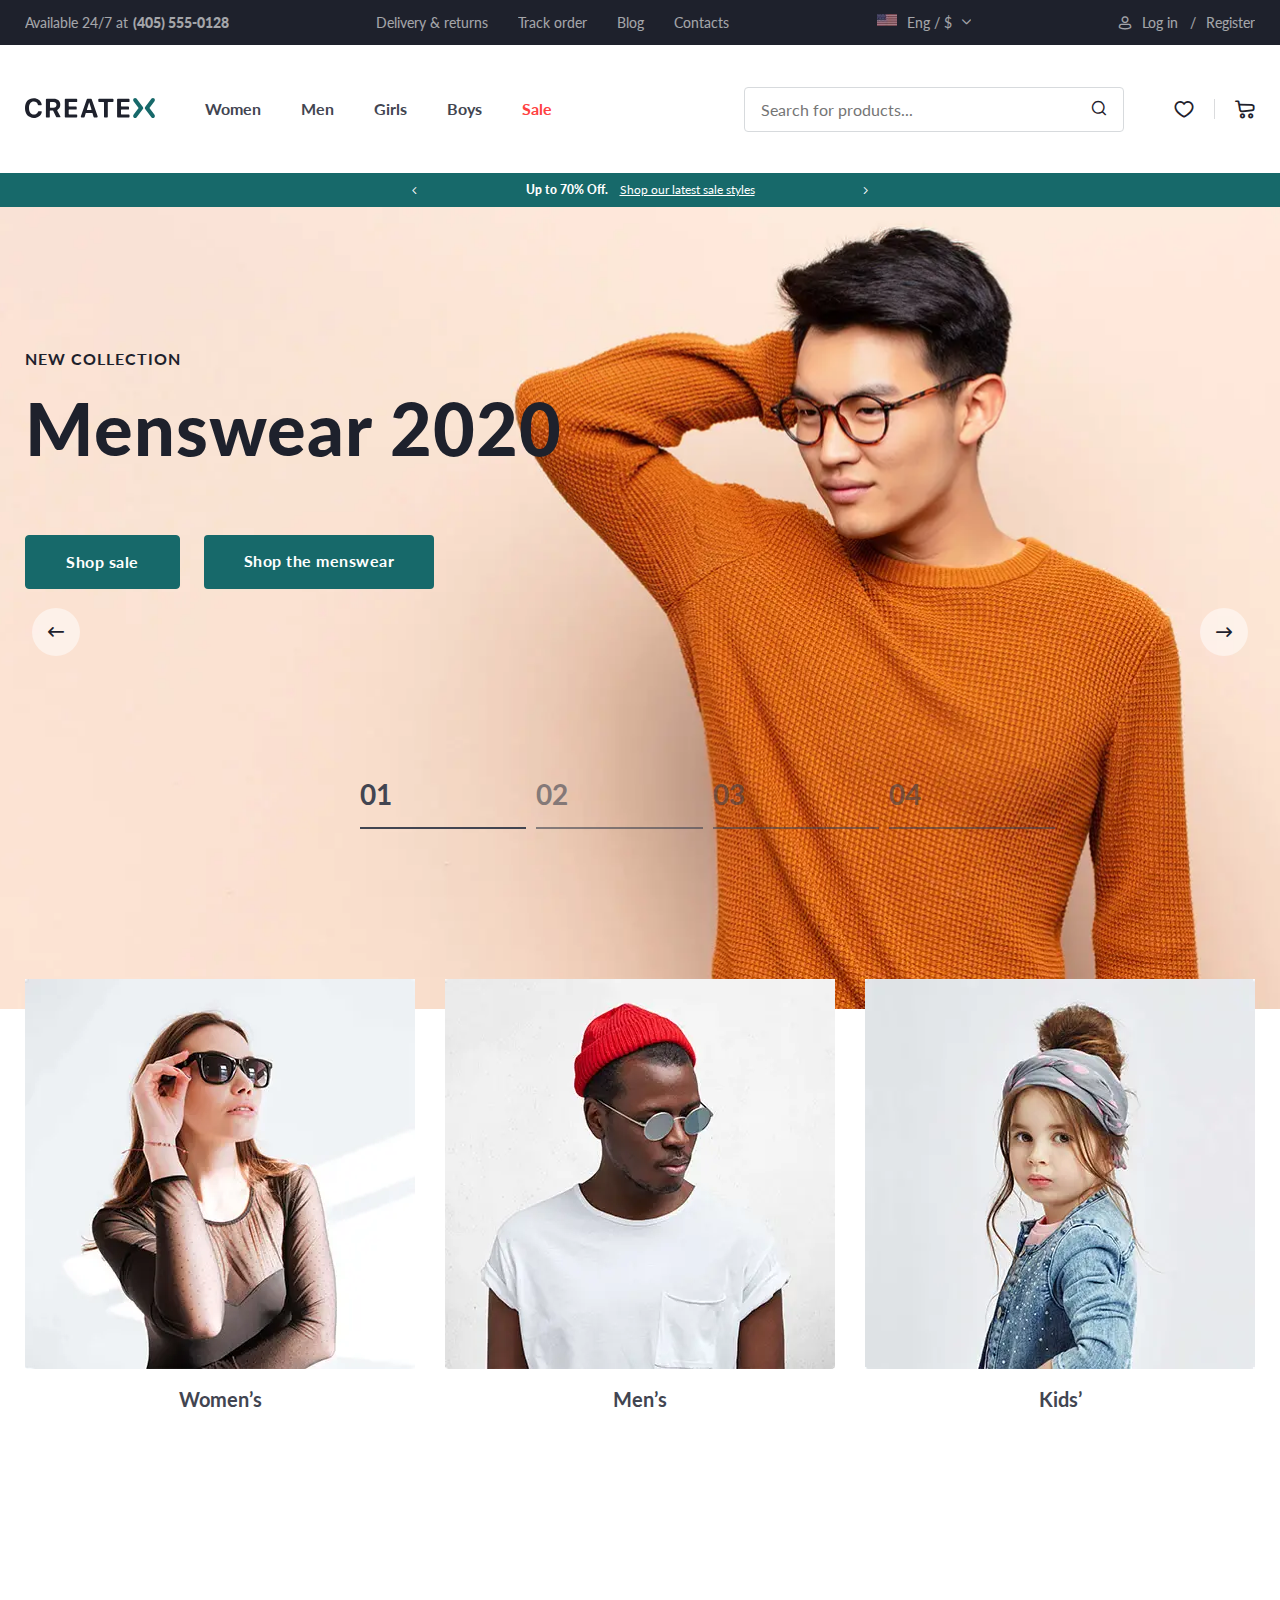
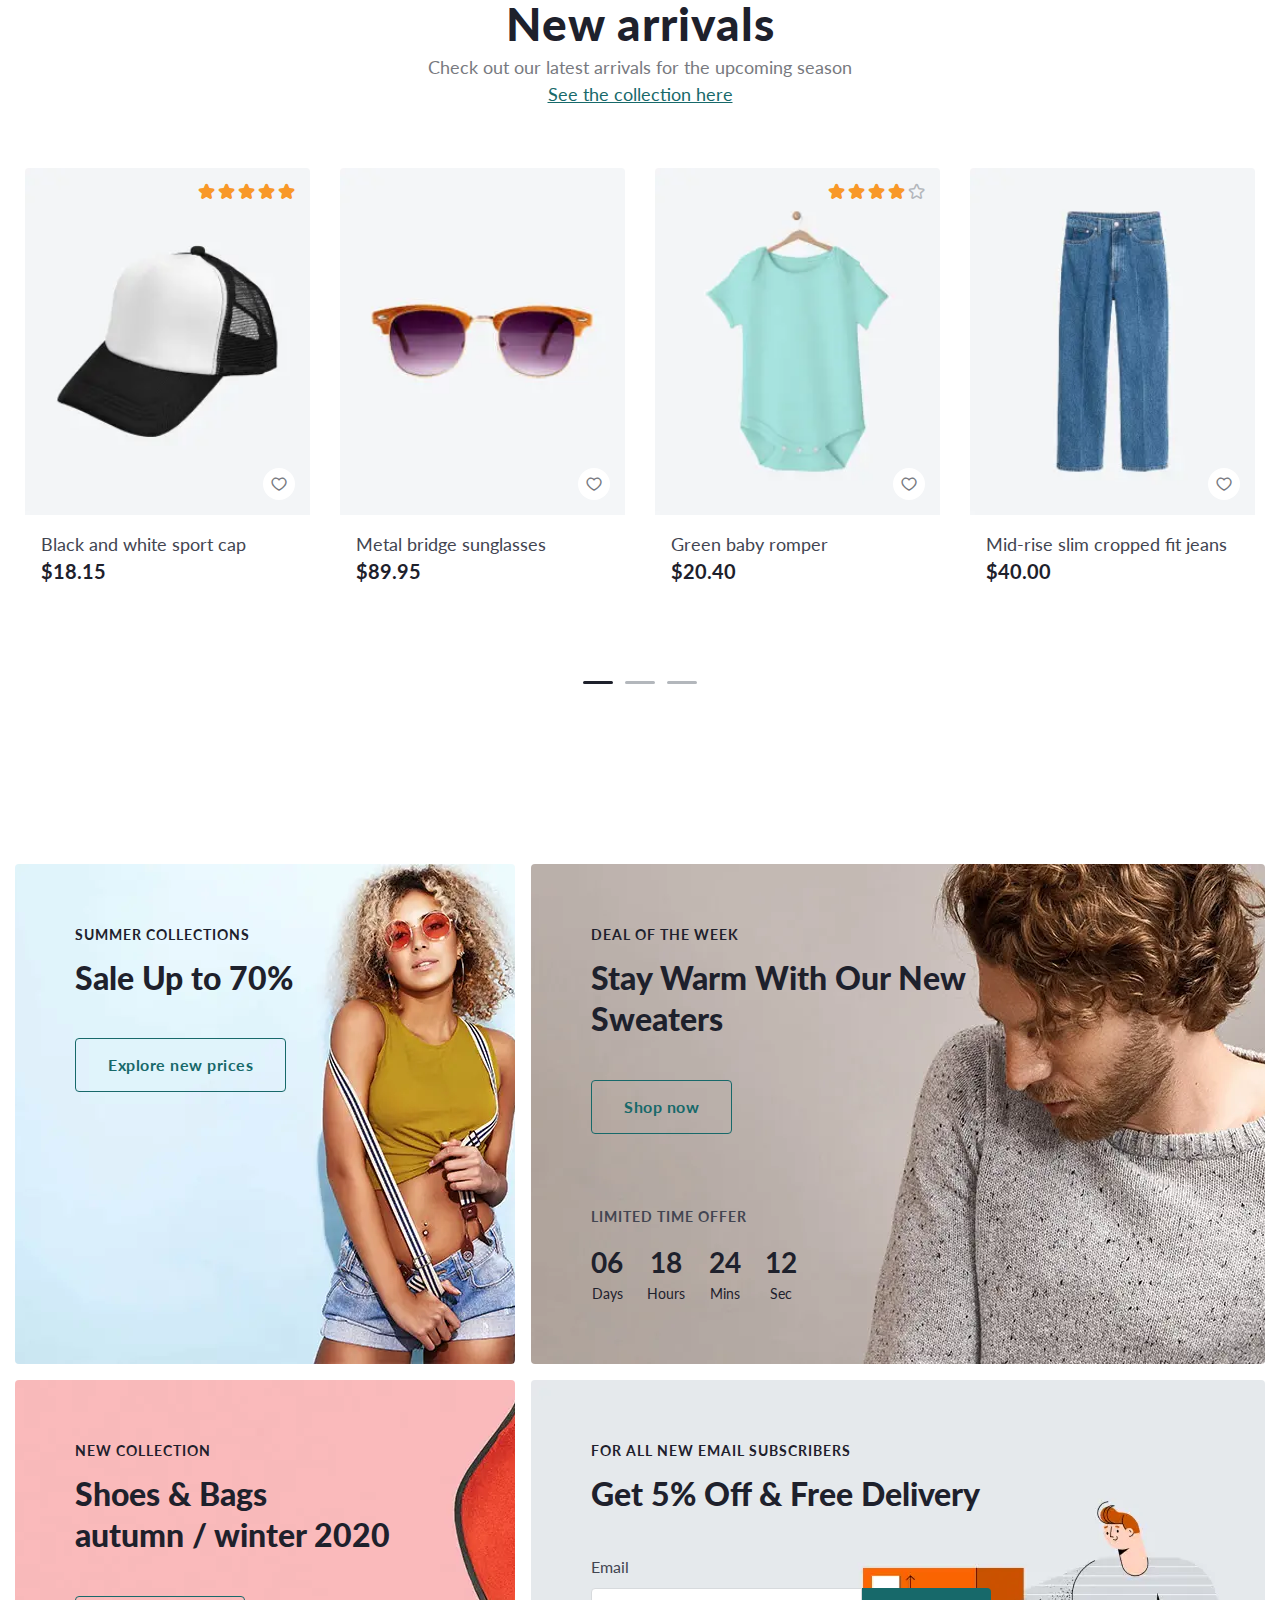
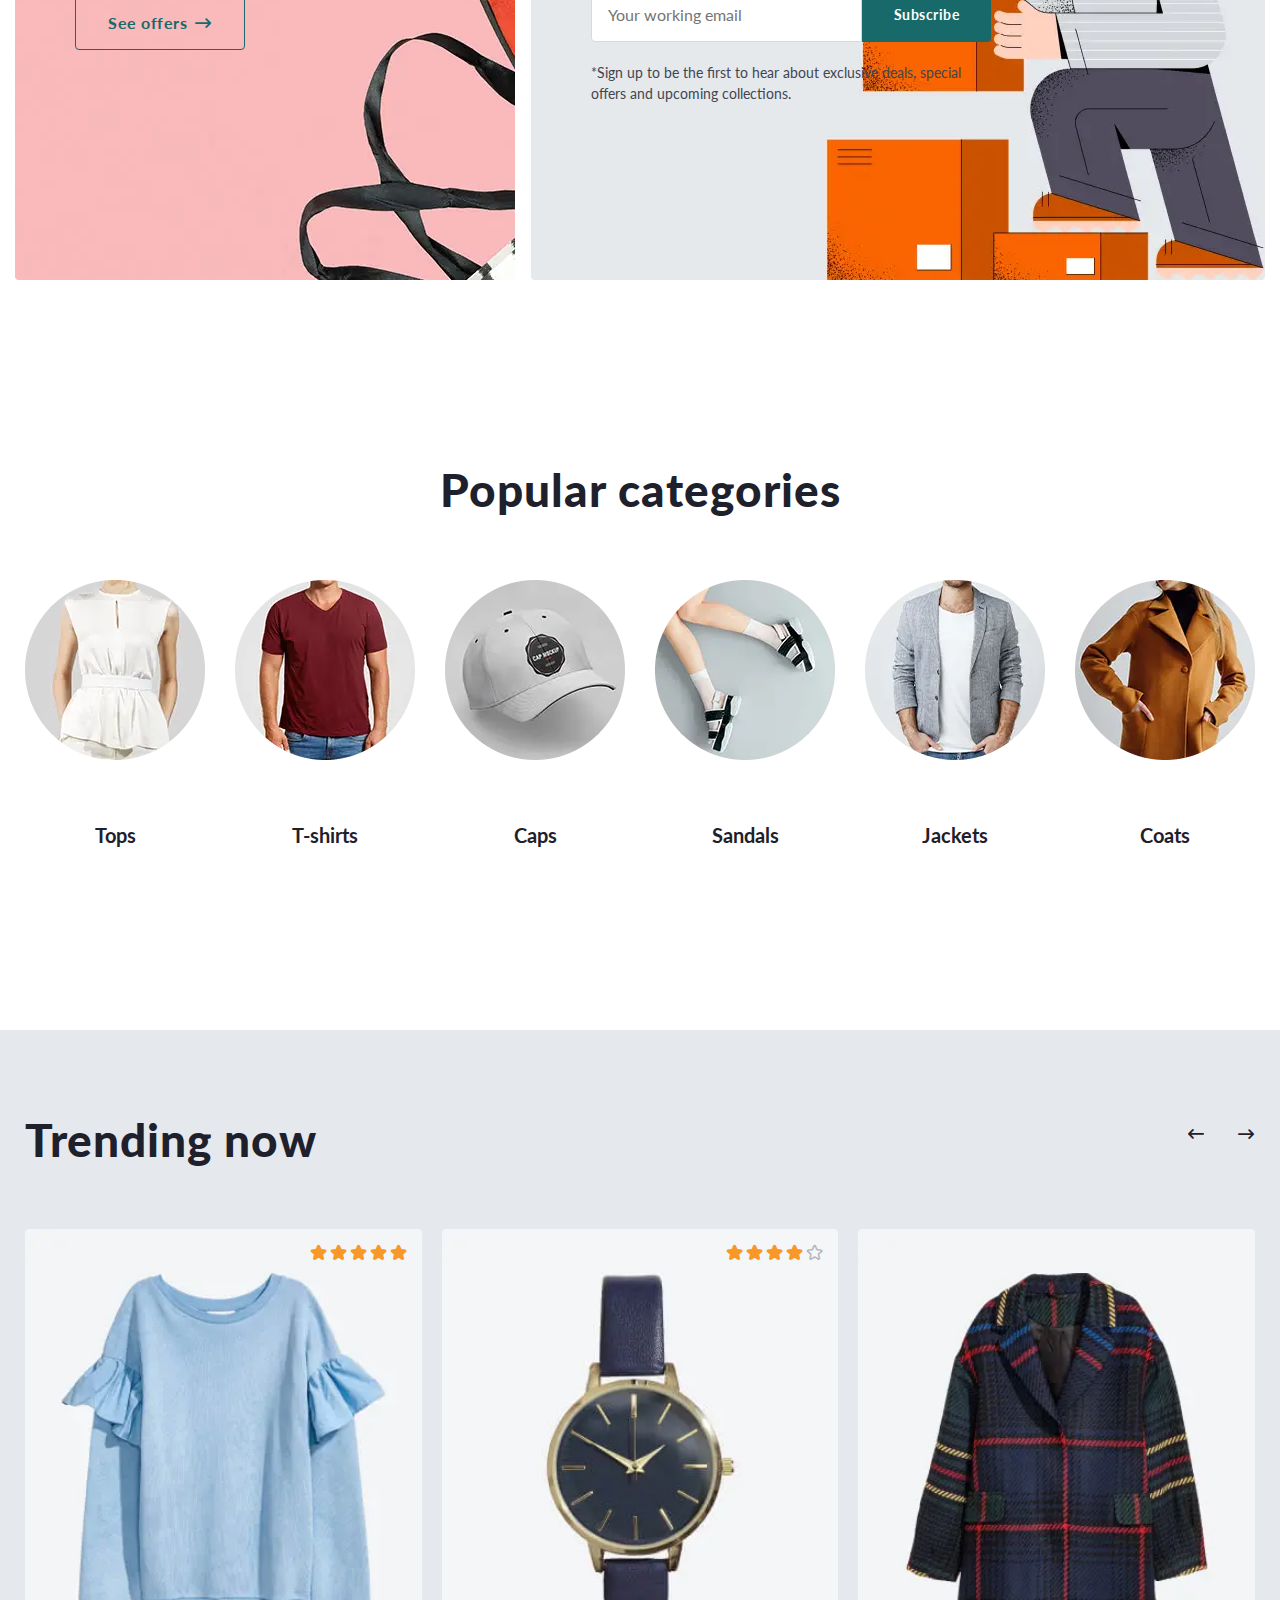
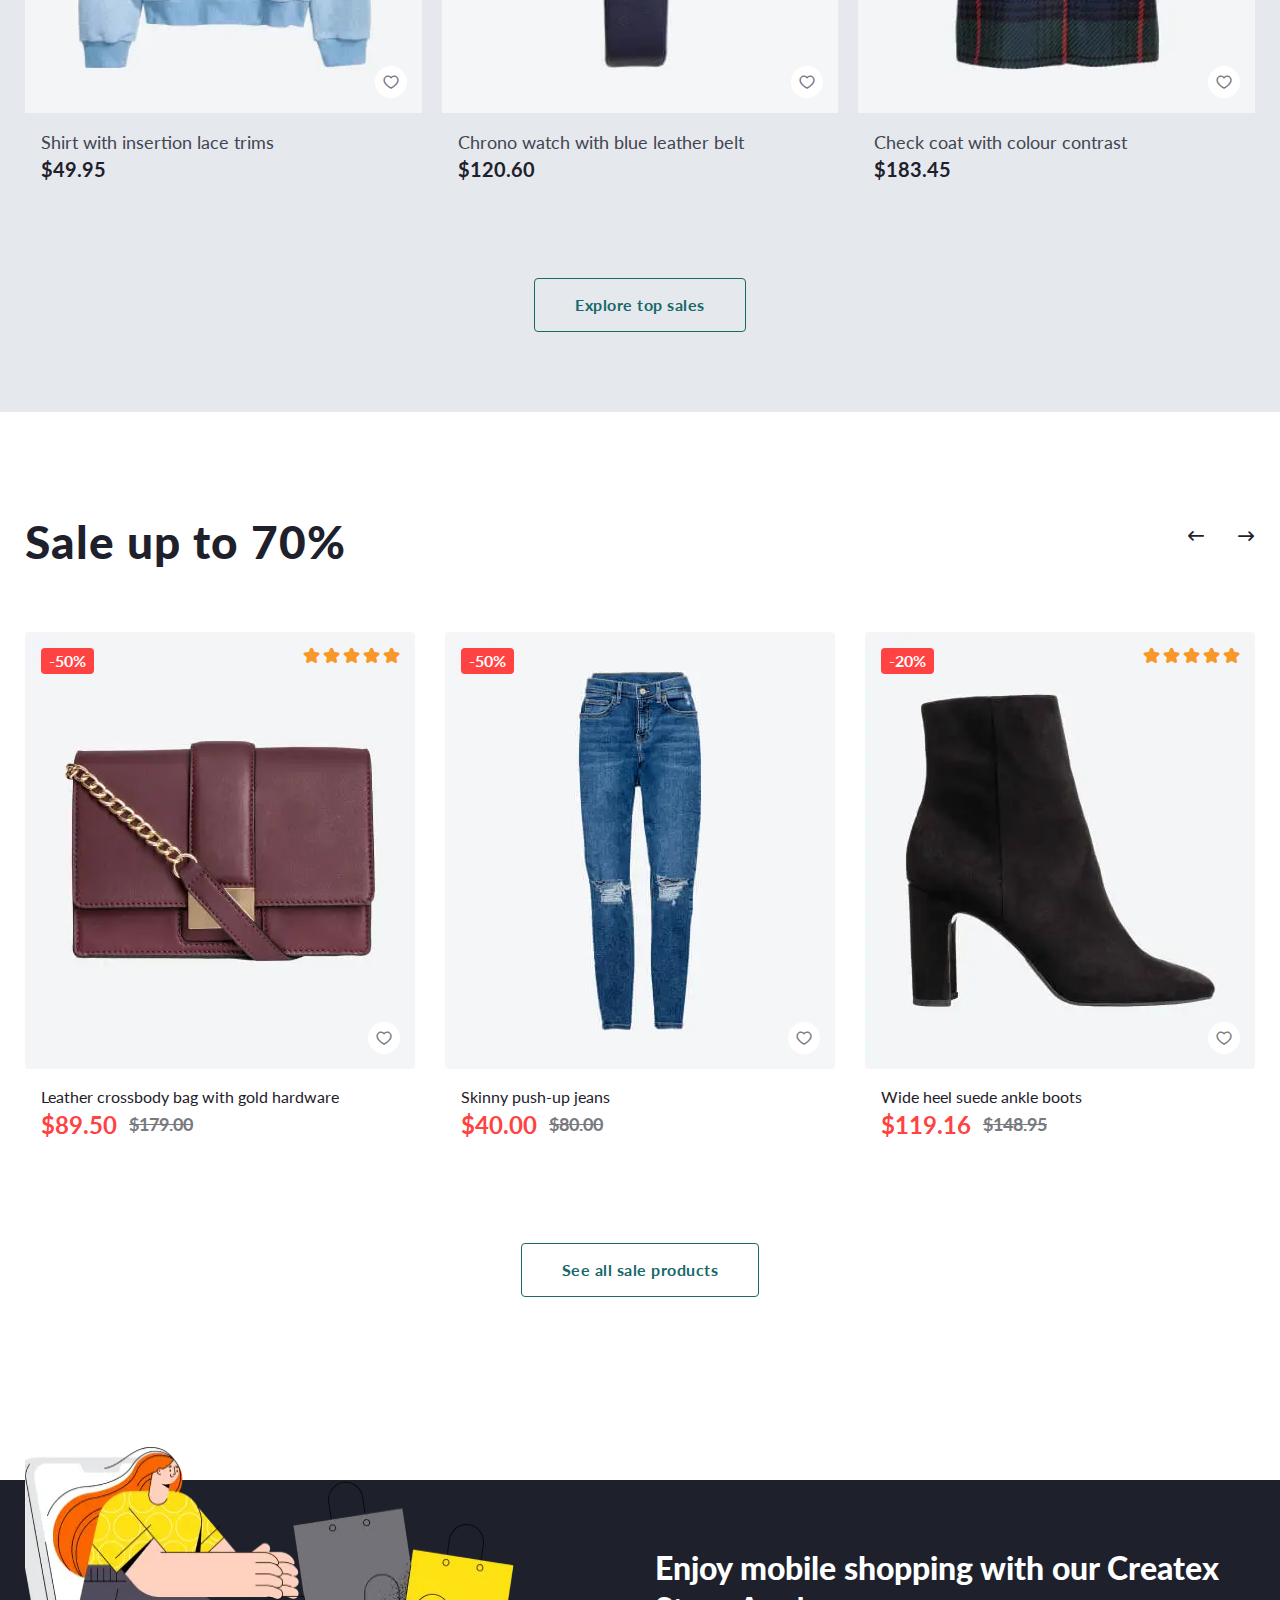
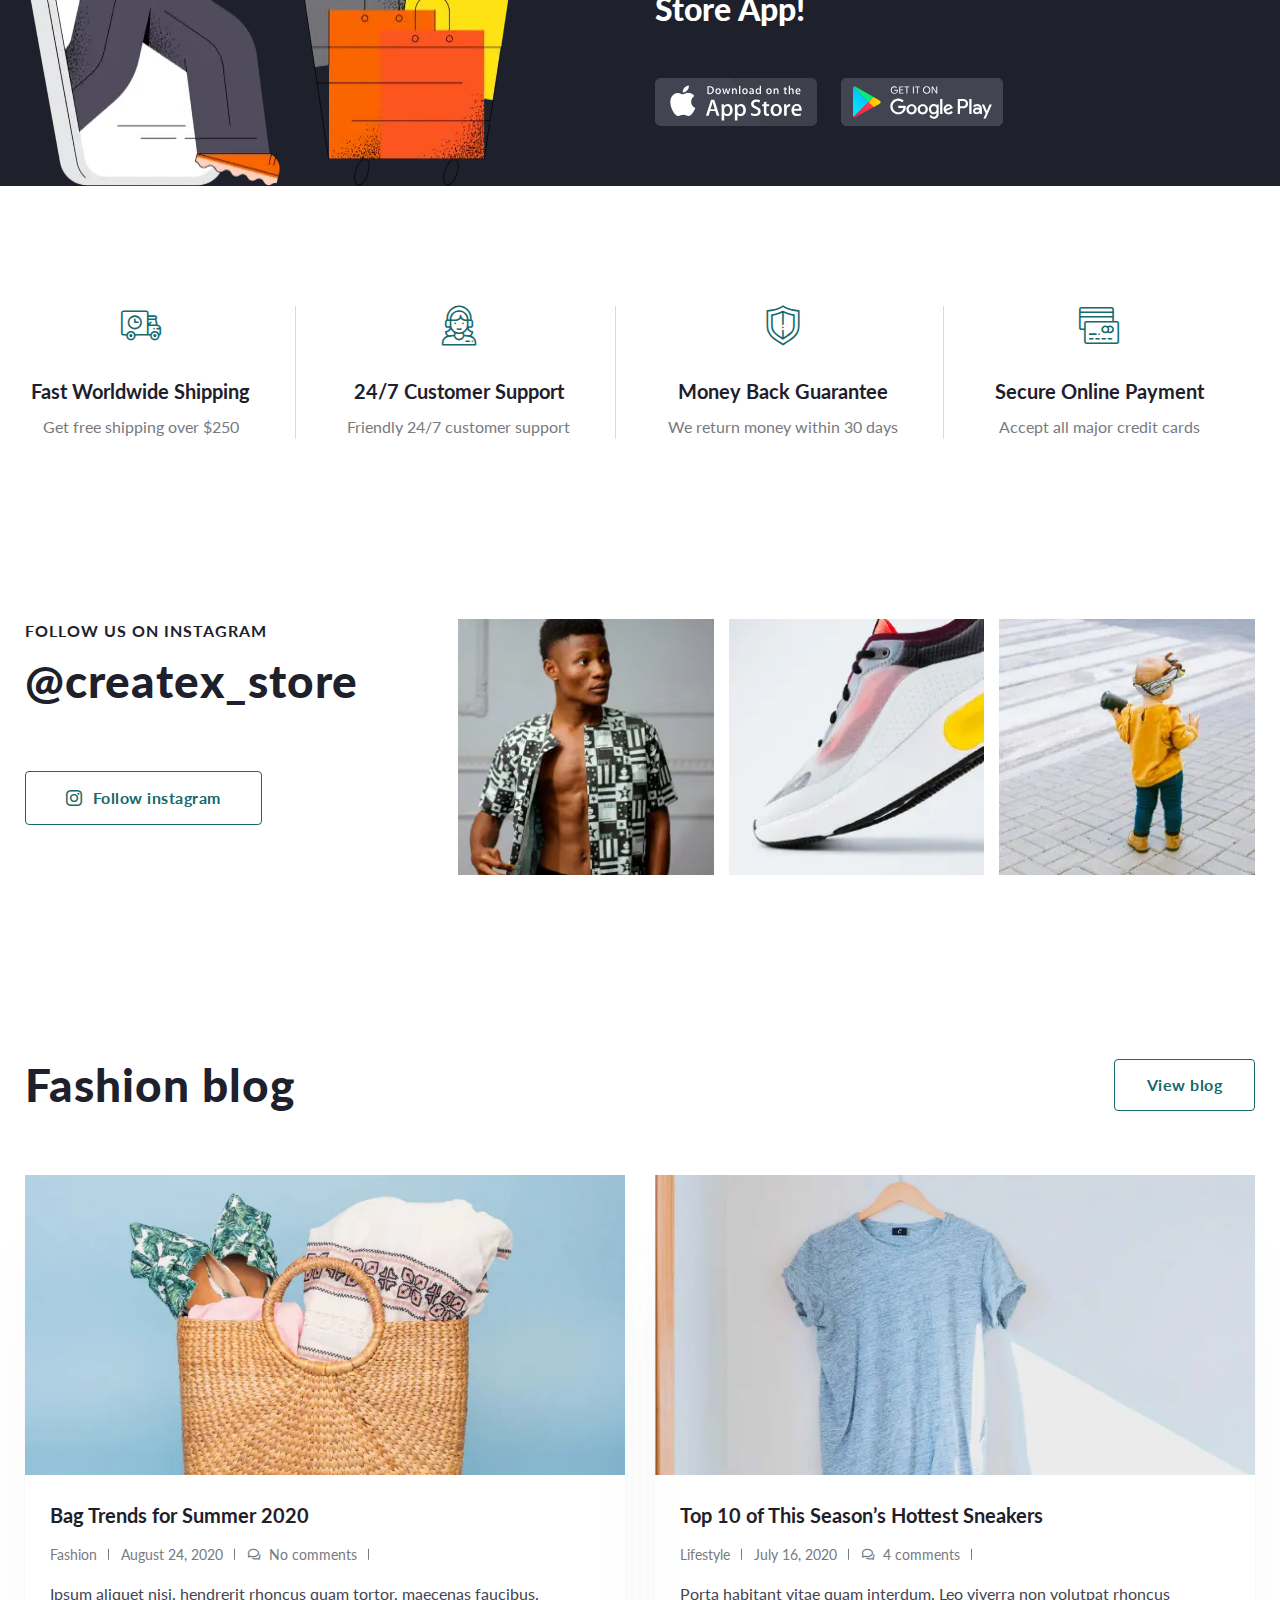
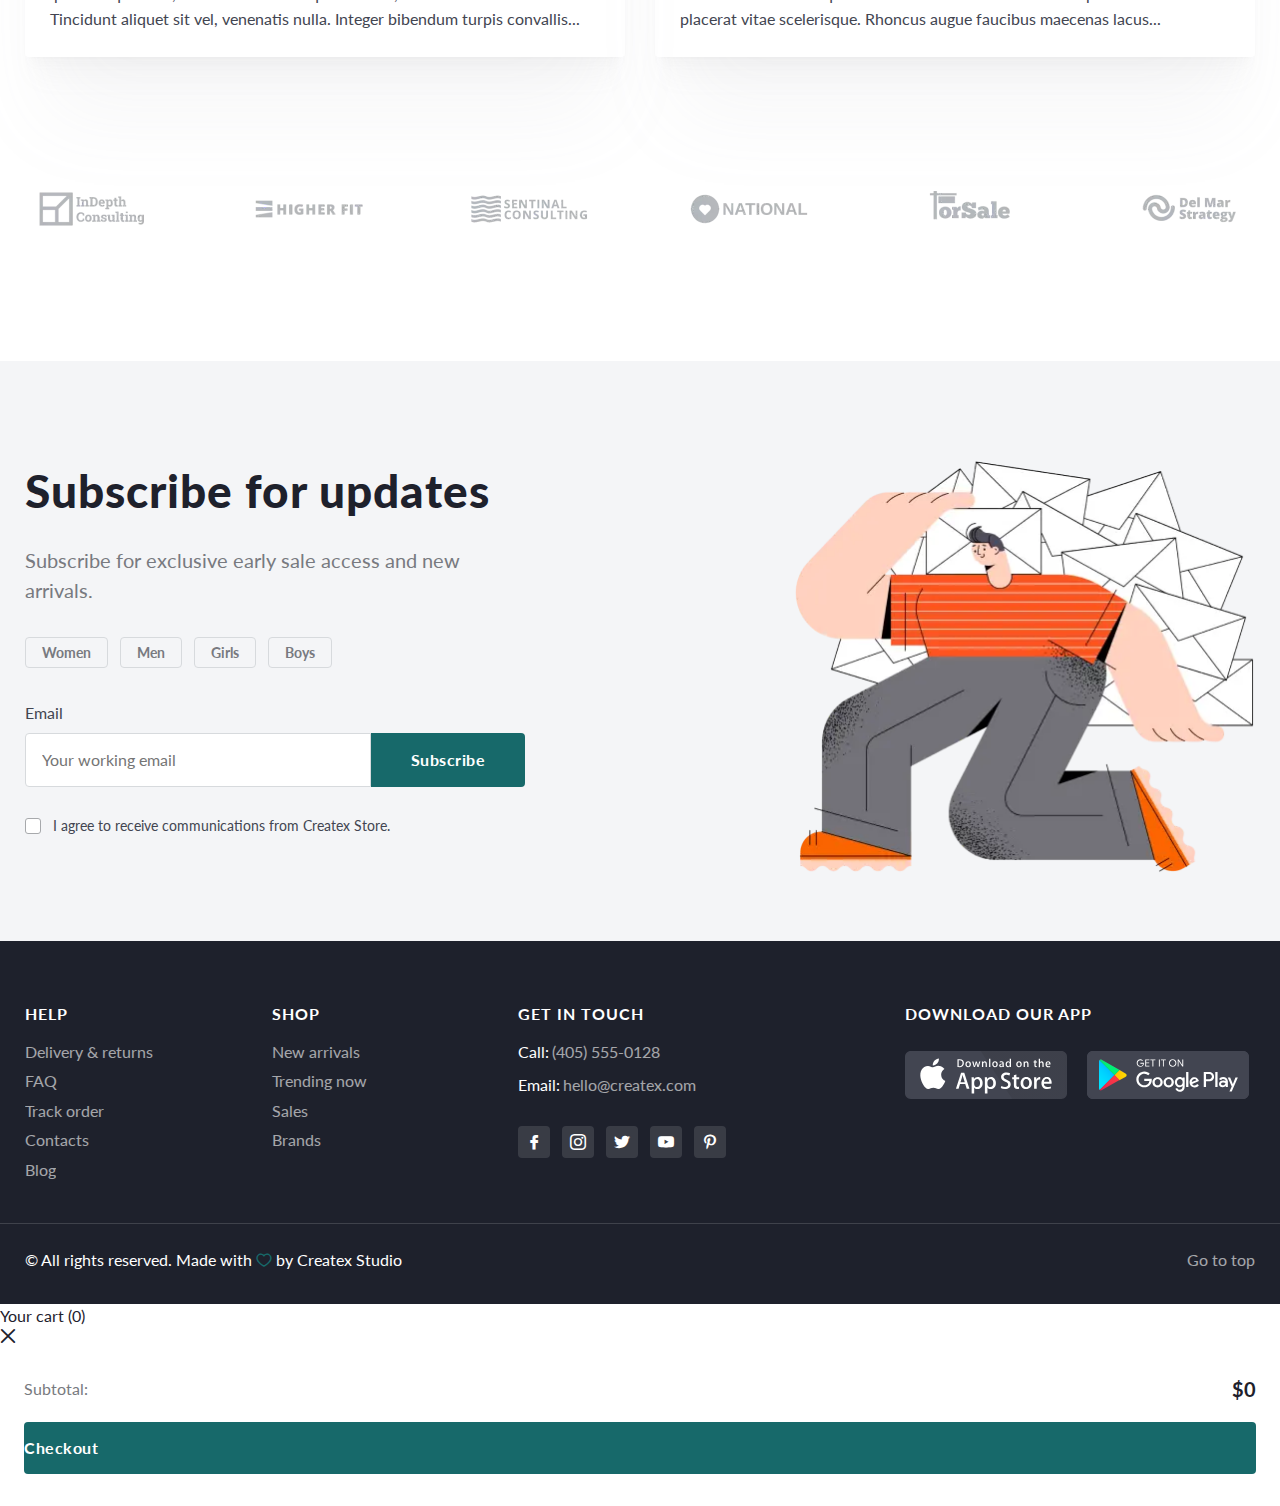
==== commit 6cd6cfc4: "Add files via upload" ====
--- a/index.html
+++ b/index.html
@@ -3,13 +3,13 @@
 
 <head>
 	<title>Main</title>
-	<meta charset="UTF-8">
-	<meta name="format-detection" content="telephone=no">
+	<meta charset="UTF-8" />
+	<meta name="format-detection" content="telephone=no" />
 	<!-- <style>body{opacity: 0;}</style> -->
-	<link rel="stylesheet" href="css/style.min.css?_v=20230630232447">
-	<link rel="shortcut icon" href="favicon.ico">
+	<link rel="stylesheet" href="css/style.css?_v=20230702001403" />
+	<link rel="shortcut icon" href="favicon.ico" />
 	<!-- <meta name="robots" content="noindex, nofollow"> -->
-	<meta name="viewport" content="width=device-width, initial-scale=1.0">
+	<meta name="viewport" content="width=device-width, initial-scale=1.0" />
 </head>
 
 <body>
@@ -691,22 +691,7 @@
 					</div>
 					<div class="body-header__purchase purchase">
 						<a href="wishlist.html" type="button" class="purchase__favourite _icon-favourite"></a>
-						<button type="button" class="purchase__cart cart-purchase _icon-cart">
-							<div class="cart-purchase__wrapper">
-								<div class="cart-purchase__menu">
-									<h3 class="cart-purchase__title">Your cart (<span>0</span>)</h3>
-									<div class="cart-purchase__close _icon-close"></div>
-									<div class="cart-purchase__body body-cart"></div>
-									<div class="cart-purchase__bottom bottom-cart">
-										<div class="bottom-cart__text">
-											<p class="bottom-cart__total">Subtotal:</p>
-											<p class="bottom-cart__price">$0</p>
-										</div>
-										<a type="button" href="checkout.html" class="bottom-cart__button _button">Checkout</a>
-									</div>
-								</div>
-							</div>
-						</button>
+						<button type="button" class="purchase__cart cart-purchase _icon-cart"></button>
 					</div>
 					<div class="icon-menu"><span></span></div>
 				</div>
@@ -730,6 +715,22 @@
 				</div>
 			</div>
 		</header>
+		<!-- <div class="cart-purchase__wrapper">
+  <div class="cart-purchase__menu">
+    <h3 class="cart-purchase__title">Your cart (<span>0</span>)</h3>
+    <div class="cart-purchase__close _icon-close"></div>
+    <div class="cart-purchase__body body-cart"></div>
+    <div class="cart-purchase__bottom bottom-cart">
+      <div class="bottom-cart__text">
+        <p class="bottom-cart__total">Subtotal:</p>
+        <p class="bottom-cart__price">$0</p>
+      </div>
+      <a type="button" href="checkout.html" class="bottom-cart__button _button"
+        >Checkout</a
+      >
+    </div>
+  </div>
+</div> -->
 
 		<main class="page">
 			<section class="page__slider main-slider">
@@ -832,7 +833,7 @@
 										<a href="product.html" class="item-card__image item-card__image-ibg">
 											<picture><source srcset="img/card/cap.webp" type="image/webp"><img src="img/card/cap.jpg" alt="cap" /></picture>
 										</a>
-										<div class="item-card__favourite _icon-favourite"></div>
+										<div data-favourite="3" class="item-card__favourite _icon-favourite"></div>
 										<div class="item-card__rating rating-card">
 											<div class="rating-card__body">
 												<div class="rating-card__items">
@@ -857,7 +858,8 @@
 										<a href="product.html" class="item-card__image item-card__image-ibg">
 											<picture><source srcset="img/card/glasses.webp" type="image/webp"><img src="img/card/glasses.jpg" alt="glasses" /></picture>
 										</a>
-										<div class="item-card__favourite _icon-favourite"></div>
+
+										<div data-favourite="13" class="item-card__favourite _icon-favourite"></div>
 									</div>
 									<div class="item-card__content">
 										<a href="product.html" class="item-card__title">Metal bridge sunglasses</a>
@@ -869,7 +871,7 @@
 										<a href="product.html" class="item-card__image item-card__image-ibg">
 											<picture><source srcset="img/card/baby-romper.webp" type="image/webp"><img src="img/card/baby-romper.jpg" alt="baby-romper" /></picture>
 										</a>
-										<div class="item-card__favourite _icon-favourite"></div>
+										<div data-favourite="4" class="item-card__favourite _icon-favourite"></div>
 										<div class="item-card__rating rating-card">
 											<div class="rating-card__body">
 												<div class="rating-card__items">
@@ -892,7 +894,7 @@
 										<a href="product.html" class="item-card__image item-card__image-ibg">
 											<picture><source srcset="img/card/jeans.webp" type="image/webp"><img src="img/card/jeans.jpg" alt="jeans" /></picture>
 										</a>
-										<div class="item-card__favourite _icon-favourite"></div>
+										<div data-favourite="2" class="item-card__favourite _icon-favourite"></div>
 									</div>
 									<div class="item-card__content">
 										<a href="product.html" class="item-card__title">
@@ -906,7 +908,7 @@
 										<a href="product.html" class="item-card__image item-card__image-ibg">
 											<picture><source srcset="img/card/earrings.webp" type="image/webp"><img src="img/card/earrings.jpg" alt="earrings" /></picture>
 										</a>
-										<div class="item-card__favourite _icon-favourite"></div>
+										<div data-favourite="6" class="item-card__favourite _icon-favourite"></div>
 										<div class="item-card__rating rating-card">
 											<div class="rating-card__body">
 												<div class="rating-card__items">
@@ -929,7 +931,7 @@
 										<a href="product.html" class="item-card__image item-card__image-ibg">
 											<picture><source srcset="img/card/baby-shoes.webp" type="image/webp"><img src="img/card/baby-shoes.jpg" alt="baby-shoes" /></picture>
 										</a>
-										<div class="item-card__favourite _icon-favourite"></div>
+										<div data-favourite="8" class="item-card__favourite _icon-favourite"></div>
 									</div>
 									<div class="item-card__content">
 										<a href="product.html" class="item-card__title">Baby shoes with laces</a>
@@ -943,7 +945,7 @@
 										<a href="product.html" class="item-card__image item-card__image-ibg">
 											<picture><source srcset="img/card/cap.webp" type="image/webp"><img src="img/card/cap.jpg" alt="cap" /></picture>
 										</a>
-										<div class="item-card__favourite _icon-favourite"></div>
+										<div data-favourite="3" class="item-card__favourite _icon-favourite"></div>
 										<div class="item-card__rating rating-card">
 											<div class="rating-card__body">
 												<div class="rating-card__items">
@@ -968,7 +970,8 @@
 										<a href="product.html" class="item-card__image item-card__image-ibg">
 											<picture><source srcset="img/card/glasses.webp" type="image/webp"><img src="img/card/glasses.jpg" alt="glasses" /></picture>
 										</a>
-										<div class="item-card__favourite _icon-favourite"></div>
+
+										<div data-favourite="13" class="item-card__favourite _icon-favourite"></div>
 									</div>
 									<div class="item-card__content">
 										<a href="product.html" class="item-card__title">Metal bridge sunglasses</a>
@@ -980,7 +983,7 @@
 										<a href="product.html" class="item-card__image item-card__image-ibg">
 											<picture><source srcset="img/card/baby-romper.webp" type="image/webp"><img src="img/card/baby-romper.jpg" alt="baby-romper" /></picture>
 										</a>
-										<div class="item-card__favourite _icon-favourite"></div>
+										<div data-favourite="4" class="item-card__favourite _icon-favourite"></div>
 										<div class="item-card__rating rating-card">
 											<div class="rating-card__body">
 												<div class="rating-card__items">
@@ -1003,7 +1006,7 @@
 										<a href="product.html" class="item-card__image item-card__image-ibg">
 											<picture><source srcset="img/card/jeans.webp" type="image/webp"><img src="img/card/jeans.jpg" alt="jeans" /></picture>
 										</a>
-										<div class="item-card__favourite _icon-favourite"></div>
+										<div data-favourite="2" class="item-card__favourite _icon-favourite"></div>
 									</div>
 									<div class="item-card__content">
 										<a href="product.html" class="item-card__title">
@@ -1017,7 +1020,7 @@
 										<a href="product.html" class="item-card__image item-card__image-ibg">
 											<picture><source srcset="img/card/earrings.webp" type="image/webp"><img src="img/card/earrings.jpg" alt="earrings" /></picture>
 										</a>
-										<div class="item-card__favourite _icon-favourite"></div>
+										<div data-favourite="6" class="item-card__favourite _icon-favourite"></div>
 										<div class="item-card__rating rating-card">
 											<div class="rating-card__body">
 												<div class="rating-card__items">
@@ -1040,7 +1043,7 @@
 										<a href="product.html" class="item-card__image item-card__image-ibg">
 											<picture><source srcset="img/card/baby-shoes.webp" type="image/webp"><img src="img/card/baby-shoes.jpg" alt="baby-shoes" /></picture>
 										</a>
-										<div class="item-card__favourite _icon-favourite"></div>
+										<div data-favourite="8" class="item-card__favourite _icon-favourite"></div>
 									</div>
 									<div class="item-card__content">
 										<a href="product.html" class="item-card__title">Baby shoes with laces</a>
@@ -1204,7 +1207,7 @@
 										<a href="product.html" class="item-card__image item-card__image-ibg">
 											<picture><source srcset="img/tranding/01.webp" type="image/webp"><img src="img/tranding/01.jpg" alt="cap" /></picture>
 										</a>
-										<div class="item-card__favourite _icon-favourite"></div>
+										<div data-favourite="1" class="item-card__favourite _icon-favourite"></div>
 										<div class="item-card__rating rating-card">
 											<div class="rating-card__body">
 												<div class="rating-card__items">
@@ -1231,7 +1234,7 @@
 										<a href="product.html" class="item-card__image item-card__image-ibg">
 											<picture><source srcset="img/tranding/02.webp" type="image/webp"><img src="img/tranding/02.jpg" alt="cap" /></picture>
 										</a>
-										<div class="item-card__favourite _icon-favourite"></div>
+										<div data-favourite="7" class="item-card__favourite _icon-favourite"></div>
 										<div class="item-card__rating rating-card">
 											<div class="rating-card__body">
 												<div class="rating-card__items">
@@ -1258,7 +1261,7 @@
 										<a href="product.html" class="item-card__image item-card__image-ibg">
 											<picture><source srcset="img/tranding/03.webp" type="image/webp"><img src="img/tranding/03.jpg" alt="cap" /></picture>
 										</a>
-										<div class="item-card__favourite _icon-favourite"></div>
+										<div data-favourite="5" class="item-card__favourite _icon-favourite"></div>
 									</div>
 									<div class="item-card__content">
 										<a href="product.html" class="item-card__title">
@@ -1274,7 +1277,7 @@
 										<a href="product.html" class="item-card__image item-card__image-ibg">
 											<picture><source srcset="img/tranding/01.webp" type="image/webp"><img src="img/tranding/01.jpg" alt="cap" /></picture>
 										</a>
-										<div class="item-card__favourite _icon-favourite"></div>
+										<div data-favourite="1" class="item-card__favourite _icon-favourite"></div>
 										<div class="item-card__rating rating-card">
 											<div class="rating-card__body">
 												<div class="rating-card__items">
@@ -1301,7 +1304,7 @@
 										<a href="product.html" class="item-card__image item-card__image-ibg">
 											<picture><source srcset="img/tranding/02.webp" type="image/webp"><img src="img/tranding/02.jpg" alt="cap" /></picture>
 										</a>
-										<div class="item-card__favourite _icon-favourite"></div>
+										<div data-favourite="7" class="item-card__favourite _icon-favourite"></div>
 										<div class="item-card__rating rating-card">
 											<div class="rating-card__body">
 												<div class="rating-card__items">
@@ -1328,7 +1331,7 @@
 										<a href="product.html" class="item-card__image item-card__image-ibg">
 											<picture><source srcset="img/tranding/03.webp" type="image/webp"><img src="img/tranding/03.jpg" alt="cap" /></picture>
 										</a>
-										<div class="item-card__favourite _icon-favourite"></div>
+										<div data-favourite="5" class="item-card__favourite _icon-favourite"></div>
 									</div>
 									<div class="item-card__content">
 										<a href="product.html" class="item-card__title">
@@ -1361,7 +1364,7 @@
 									<a href="product.html" class="card-sale__image item-card__image item-card__image-ibg">
 										<picture><source srcset="img/sales/01.webp" type="image/webp"><img src="img/sales/01.jpg" alt="cap" /></picture>
 									</a>
-									<div class="card-sale__favourite _icon-favourite"></div>
+									<div data-favourite="11" class="card-sale__favourite _icon-favourite"></div>
 									<div class="card-sale__rating rating-card">
 										<div class="rating-card__body">
 											<div class="rating-card__items">
@@ -1425,7 +1428,7 @@
 									<a href="product.html" class="card-sale__image item-card__image item-card__image-ibg">
 										<picture><source srcset="img/sales/02.webp" type="image/webp"><img src="img/sales/02.jpg" alt="cap" /></picture>
 									</a>
-									<div class="card-sale__favourite _icon-favourite"></div>
+									<div data-favourite="10" class="card-sale__favourite _icon-favourite"></div>
 
 									<label for="#" class="card-sale__label">-50%</label>
 								</div>
@@ -1477,7 +1480,7 @@
 									<a href="product.html" class="card-sale__image item-card__image item-card__image-ibg">
 										<picture><source srcset="img/sales/03.webp" type="image/webp"><img src="img/sales/03.jpg" alt="cap" /></picture>
 									</a>
-									<div class="card-sale__favourite _icon-favourite"></div>
+									<div data-favourite="14" class="card-sale__favourite _icon-favourite"></div>
 									<div class="card-sale__rating rating-card">
 										<div class="rating-card__body">
 											<div class="rating-card__items">
@@ -1541,7 +1544,7 @@
 									<a href="product.html" class="card-sale__image item-card__image item-card__image-ibg">
 										<picture><source srcset="img/products/01.webp" type="image/webp"><img src="img/products/01.jpg" alt="cap" /></picture>
 									</a>
-									<div class="card-sale__favourite _icon-favourite"></div>
+									<div data-favourite="1" class="card-sale__favourite _icon-favourite"></div>
 									<div class="card-sale__rating rating-card">
 										<div class="rating-card__body">
 											<div class="rating-card__items">
@@ -1760,6 +1763,7 @@
 				</div>
 			</section>
 		</main>
+
 		<footer class="footer">
 			<div class="footer__top top-footer">
 				<div class="top-footer__container">
@@ -1877,6 +1881,7 @@
 		</footer>
 
 	</div>
+
 	<div id="log-in" aria-hidden="true" class="log-in">
 		<div class="log-in__wrapper">
 			<div class="popup__content log-in__content">
@@ -2396,7 +2401,23 @@
 			</div>
 		</div>
 	</div>
-	<script src="js/app.min.js?_v=20230630232447"></script>
+	<div class="cart-products">
+		<div class="cart-products__wrapper">
+			<div class="cart-products__content">
+				<h3 class="cart-products__title">Your cart (<span>0</span>)</h3>
+				<div class="cart-products__close _icon-close"></div>
+				<div class="cart-products__body body-cart"></div>
+				<div class="cart-products__bottom bottom-cart">
+					<div class="bottom-cart__text">
+						<p class="bottom-cart__total">Subtotal:</p>
+						<p class="bottom-cart__price">$0</p>
+					</div>
+					<a type="button" href="checkout.html" class="bottom-cart__button _button">Checkout</a>
+				</div>
+			</div>
+		</div>
+	</div>
+	<script src="js/app.min.js?_v=20230702001403"></script>
 
 </body>
 
--- a/css/style.css
+++ b/css/style.css
@@ -0,0 +1,14331 @@
+@import url(https://fonts.googleapis.com/css2?family=Lato:wght@400;700;900&display=swap);
+@font-face {
+  font-family: icons;
+  font-display: swap;
+  src: url("../fonts/icons.woff2") format("woff2"),
+    url("../fonts/icons.woff") format("woff");
+  font-weight: 400;
+  font-style: normal;
+}
+
+.breadcrumbs__item:not(:first-child)::before,
+.checkbox__label:before,
+[class*="_icon-"]:before {
+  font-family: "icons";
+  font-style: normal;
+  font-weight: normal;
+  font-variant: normal;
+  text-transform: none;
+  line-height: 1;
+  -webkit-font-smoothing: antialiased;
+  -moz-osx-font-smoothing: grayscale;
+}
+
+[class*="_icon-"]:before {
+  display: block;
+}
+
+._icon-star:before {
+  content: "\e905";
+}
+
+._icon-fill-arrow:before {
+  content: "\e904";
+}
+
+._icon-filter:before {
+  content: "\e903";
+  color: #fff;
+}
+
+._icon-checkbox:before {
+  content: "\e902";
+  color: #fff;
+}
+
+._icon-rating-star:before {
+  content: "\e901";
+  color: #f89828;
+}
+
+._icon-rating-star-transp:before {
+  content: "\e900";
+  color: #b3b7bc;
+}
+
+._icon-arrow:before {
+  content: "\e93e";
+}
+
+._icon-bag:before {
+  content: "\e93f";
+}
+
+._icon-bleach:before {
+  content: "\e940";
+}
+
+._icon-card:before {
+  content: "\e941";
+}
+
+._icon-cart:before {
+  content: "\e942";
+}
+
+._icon-check:before {
+  content: "\e943";
+}
+
+._icon-clock:before {
+  content: "\e944";
+}
+
+._icon-comment:before {
+  content: "\e945";
+}
+
+._icon-convert:before {
+  content: "\e946";
+}
+
+._icon-close:before {
+  content: "\e947";
+}
+
+._icon-dislike:before {
+  content: "\e948";
+}
+
+._icon-dry:before {
+  content: "\e949";
+}
+
+._icon-eyes:before {
+  content: "\e94a";
+}
+
+._icon-facebook:before {
+  content: "\e94b";
+}
+
+._icon-favourite:before {
+  content: "\e94c";
+}
+
+._icon-google:before {
+  content: "\e94d";
+}
+
+._icon-hanger:before {
+  content: "\e94e";
+}
+
+._icon-home:before {
+  content: "\e94f";
+}
+
+._icon-call-center:before {
+  content: "\e950";
+}
+
+._icon-credit-card:before {
+  content: "\e951";
+}
+
+._icon-delivery:before {
+  content: "\e952";
+}
+
+._icon-shield:before {
+  content: "\e953";
+}
+
+._icon-ironing:before {
+  content: "\e955";
+}
+
+._icon-like:before {
+  content: "\e956";
+}
+
+._icon-linked-in:before {
+  content: "\e957";
+}
+
+._icon-mail:before {
+  content: "\e958";
+}
+
+._icon-messanger:before {
+  content: "\e959";
+}
+
+._icon-phone:before {
+  content: "\e95a";
+}
+
+._icon-pin:before {
+  content: "\e95b";
+}
+
+._icon-pinterest:before {
+  content: "\e95c";
+}
+
+._icon-play:before {
+  content: "\e95d";
+}
+
+._icon-reply:before {
+  content: "\e95f";
+}
+
+._icon-search:before {
+  content: "\e960";
+}
+
+._icon-sign-out:before {
+  content: "\e961";
+}
+
+._icon-user:before {
+  content: "\e962";
+}
+
+._icon-trash:before {
+  content: "\e963";
+}
+
+._icon-twitter:before {
+  content: "\e964";
+}
+
+._icon-upload:before {
+  content: "\e965";
+}
+
+._icon-small-arrow:before {
+  content: "\e966";
+}
+
+._icon-wash:before {
+  content: "\e967";
+}
+
+._icon-youtube:before {
+  content: "\e968";
+}
+
+._icon-instagram:before {
+  content: "\ea92";
+}
+
+* {
+  padding: 0px;
+  margin: 0px;
+  border: 0px;
+}
+
+*,
+*:before,
+*:after {
+  -webkit-box-sizing: border-box;
+  box-sizing: border-box;
+}
+
+html,
+body {
+  height: 100%;
+  min-width: 320px;
+}
+
+body {
+  color: #1e212c;
+  line-height: 1.5;
+  font-family: "Lato";
+  font-size: 1rem;
+  font-weight: 400;
+  -ms-text-size-adjust: 100%;
+  -moz-text-size-adjust: 100%;
+  -webkit-text-size-adjust: 100%;
+  -webkit-font-smoothing: antialiased;
+  -moz-osx-font-smoothing: grayscale;
+}
+
+input,
+button,
+textarea {
+  font-family: "Lato";
+  font-size: inherit;
+}
+
+button {
+  cursor: pointer;
+  color: inherit;
+  background-color: inherit;
+}
+
+a {
+  color: inherit;
+}
+
+a:link,
+a:visited {
+  text-decoration: none;
+}
+
+a:hover {
+  text-decoration: none;
+}
+
+ul li {
+  list-style: none;
+}
+
+img {
+  vertical-align: top;
+}
+
+h1,
+h2,
+h3,
+h4,
+h5,
+h6 {
+  font-weight: inherit;
+  font-size: inherit;
+}
+
+.lock body {
+  overflow: hidden;
+  -ms-touch-action: none;
+  touch-action: none;
+}
+
+.wrapper {
+  min-height: 100%;
+  display: -webkit-box;
+  display: -ms-flexbox;
+  display: flex;
+  -webkit-box-orient: vertical;
+  -webkit-box-direction: normal;
+  -ms-flex-direction: column;
+  flex-direction: column;
+  overflow: hidden;
+}
+
+.wrapper > main {
+  -webkit-box-flex: 1;
+  -ms-flex: 1 1 auto;
+  flex: 1 1 auto;
+}
+
+.wrapper > * {
+  min-width: 0;
+}
+
+[class*="__container"] {
+  max-width: 76.875rem;
+  -webkit-box-sizing: content-box;
+  box-sizing: content-box;
+  margin: 0 auto;
+  padding: 0 0.9375rem;
+}
+
+input::-webkit-outer-spin-button,
+input::-webkit-inner-spin-button {
+  /* display: none; <- Crashes Chrome on hover */
+  -webkit-appearance: none;
+  margin: 0;
+  /* <-- Apparently some margin are still there even though it's hidden */
+}
+
+[class*="-ibg"] {
+  position: relative;
+}
+
+[class*="-ibg"] img {
+  position: absolute;
+  width: 100%;
+  height: 100%;
+  top: 0;
+  left: 0;
+  -o-object-fit: cover;
+  object-fit: cover;
+}
+
+[class*="-ibg"] iframe {
+  position: absolute;
+  width: 100%;
+  height: 100%;
+  top: 0;
+  left: 0;
+  -o-object-fit: cover;
+  object-fit: cover;
+}
+
+[class*="-ibg_contain"] img {
+  -o-object-fit: contain;
+  object-fit: contain;
+}
+
+body::after {
+  content: "";
+  background-color: rgba(0, 0, 0, 0.5);
+  position: fixed;
+  width: 100%;
+  height: 100%;
+  top: 0;
+  left: 0;
+  opacity: 0;
+  -webkit-transition: opacity 0.8s ease 0s;
+  -o-transition: opacity 0.8s ease 0s;
+  transition: opacity 0.8s ease 0s;
+  pointer-events: none;
+  z-index: 149;
+}
+
+.popup-show body::after {
+  opacity: 1;
+}
+
+.popup {
+  position: fixed;
+  top: 0;
+  left: 0;
+  bottom: 0;
+  right: 0;
+  padding: 30px 10px;
+  -webkit-transition: visibility 0.8s ease 0s;
+  -o-transition: visibility 0.8s ease 0s;
+  transition: visibility 0.8s ease 0s;
+  visibility: hidden;
+  pointer-events: none;
+}
+
+.popup_show .popup__content {
+  visibility: visible;
+  -webkit-transform: scale(1);
+  -ms-transform: scale(1);
+  transform: scale(1);
+}
+
+.popup__wrapper {
+  display: -webkit-box;
+  display: -ms-flexbox;
+  display: flex;
+  -webkit-box-orient: vertical;
+  -webkit-box-direction: normal;
+  -ms-flex-direction: column;
+  flex-direction: column;
+  -webkit-box-align: center;
+  -ms-flex-align: center;
+  align-items: center;
+  min-height: 100%;
+  -webkit-box-flex: 1;
+  -ms-flex: 1 1 auto;
+  flex: 1 1 auto;
+  width: 100%;
+  display: flex;
+  -webkit-box-pack: center;
+  -ms-flex-pack: center;
+  justify-content: center;
+  align-items: center;
+}
+
+.popup__content {
+  visibility: hidden;
+  -webkit-transform: scale(0);
+  -ms-transform: scale(0);
+  transform: scale(0);
+  -webkit-transition: -webkit-transform 0.3s ease 0s;
+  transition: -webkit-transform 0.3s ease 0s;
+  -o-transition: transform 0.3s ease 0s;
+  transition: transform 0.3s ease 0s;
+  transition: transform 0.3s ease 0s, -webkit-transform 0.3s ease 0s;
+  background-color: #eee;
+  width: 100%;
+  max-width: 900px;
+  border-radius: 20px;
+}
+
+.lock .popup__content {
+  visibility: visible;
+}
+
+.log-in {
+  position: fixed;
+  top: 0;
+  left: 0;
+  bottom: 0;
+  right: 0;
+  padding: 1.875rem 0.625rem;
+  -webkit-transition: visibility 0.8s ease 0s;
+  -o-transition: visibility 0.8s ease 0s;
+  transition: visibility 0.8s ease 0s;
+  visibility: hidden;
+}
+
+.log-in__wrapper {
+  display: -webkit-box;
+  display: -ms-flexbox;
+  display: flex;
+  -webkit-box-orient: vertical;
+  -webkit-box-direction: normal;
+  -ms-flex-direction: column;
+  flex-direction: column;
+  -webkit-box-align: center;
+  -ms-flex-align: center;
+  align-items: center;
+  min-height: 100%;
+  -webkit-box-flex: 1;
+  -ms-flex: 1 1 auto;
+  flex: 1 1 auto;
+  width: 100%;
+  display: flex;
+  -webkit-box-pack: center;
+  -ms-flex-pack: center;
+  justify-content: center;
+  align-items: center;
+}
+
+.log-in__content {
+  visibility: hidden;
+  -webkit-transform: scale(0);
+  -ms-transform: scale(0);
+  transform: scale(0);
+  -webkit-transition: -webkit-transform 0.3s ease 0s;
+  transition: -webkit-transform 0.3s ease 0s;
+  -o-transition: transform 0.3s ease 0s;
+  transition: transform 0.3s ease 0s;
+  transition: transform 0.3s ease 0s, -webkit-transform 0.3s ease 0s;
+  background-color: #eee;
+  width: 100%;
+  max-width: 31.25rem;
+  background: #ffffff;
+  border: 1px solid #e5e8ed;
+  -webkit-box-shadow: 0px 60px 80px -20px rgba(30, 33, 44, 0.16),
+    0px 26px 24px -10px rgba(30, 33, 44, 0.1),
+    0px 12px 10px -6px rgba(30, 33, 44, 0.08),
+    0px 4px 4px -4px rgba(30, 33, 44, 0.05);
+  box-shadow: 0px 60px 80px -20px rgba(30, 33, 44, 0.16),
+    0px 26px 24px -10px rgba(30, 33, 44, 0.1),
+    0px 12px 10px -6px rgba(30, 33, 44, 0.08),
+    0px 4px 4px -4px rgba(30, 33, 44, 0.05);
+  border-radius: 4px;
+}
+
+.popup_show .log-in__content {
+  visibility: visible;
+  -webkit-transform: scale(1);
+  -ms-transform: scale(1);
+  transform: scale(1);
+}
+
+.lock .log-in__content {
+  visibility: visible;
+}
+
+.log-in__close {
+  position: absolute;
+  top: 1.5625rem;
+  right: 1.5625rem;
+}
+
+.log-in__with {
+  border-top: 1px solid #e5e8ed;
+}
+
+.body-log-in {
+  padding: 3rem 3rem 1.5rem;
+}
+
+@supports (
+  padding-left: clamp(0.9375rem, 0.2353723404rem + 3.5106382979vw, 3rem)
+) {
+  .body-log-in {
+    padding-left: clamp(0.9375rem, 0.2353723404rem + 3.5106382979vw, 3rem);
+  }
+}
+
+@supports not (
+  padding-left: clamp(0.9375rem, 0.2353723404rem + 3.5106382979vw, 3rem)
+) {
+  .body-log-in {
+    padding-left: calc(0.9375rem + 2.0625 * (100vw - 20rem) / 58.75);
+  }
+}
+
+@supports (
+  padding-right: clamp(0.9375rem, 0.2353723404rem + 3.5106382979vw, 3rem)
+) {
+  .body-log-in {
+    padding-right: clamp(0.9375rem, 0.2353723404rem + 3.5106382979vw, 3rem);
+  }
+}
+
+@supports not (
+  padding-right: clamp(0.9375rem, 0.2353723404rem + 3.5106382979vw, 3rem)
+) {
+  .body-log-in {
+    padding-right: calc(0.9375rem + 2.0625 * (100vw - 20rem) / 58.75);
+  }
+}
+
+.body-log-in__title {
+  font-weight: 700;
+  font-size: 1.75rem;
+  color: #1e212c;
+  text-align: center;
+}
+
+.body-log-in__title:not(:last-child) {
+  margin-bottom: 0.8571428571em;
+}
+
+.body-log-in__subtitle {
+  font-size: 0.875rem;
+  color: #787a80;
+  text-align: center;
+}
+
+.body-log-in__subtitle:not(:last-child) {
+  margin-bottom: 1.7142857143em;
+}
+
+.body-log-in__form {
+  display: -webkit-box;
+  display: -ms-flexbox;
+  display: flex;
+  -webkit-box-orient: vertical;
+  -webkit-box-direction: normal;
+  -ms-flex-direction: column;
+  flex-direction: column;
+  gap: 1.25rem;
+}
+
+.body-log-in__form:not(:last-child) {
+  margin-bottom: 1.5rem;
+}
+
+.body-log-in__sign {
+  display: -webkit-box;
+  display: -ms-flexbox;
+  display: flex;
+  -webkit-box-pack: start;
+  -ms-flex-pack: start;
+  justify-content: start;
+  -webkit-box-align: center;
+  -ms-flex-align: center;
+  align-items: center;
+  font-weight: 400;
+  font-size: 0.875rem;
+  gap: 0.3125rem;
+}
+
+.body-log-in__text {
+  color: #424551;
+}
+
+.body-log-in__button {
+  color: #17696a;
+  -webkit-transition: color 0.3s ease 0s;
+  -o-transition: color 0.3s ease 0s;
+  transition: color 0.3s ease 0s;
+}
+
+.form-log-in__item_password {
+  position: relative;
+}
+
+.form-log-in__input {
+  width: 100%;
+  padding: 0.75rem 1rem;
+  border: 1px solid #d7dadd;
+  border-radius: 4px;
+}
+
+.form-log-in__label {
+  display: inline-block;
+  font-size: 0.875rem;
+  color: #424551;
+}
+
+.form-log-in__label:not(:last-child) {
+  margin-bottom: 0.5714285714em;
+}
+
+.form-log-in__eyes {
+  position: absolute;
+  bottom: 0.875rem;
+  right: 1rem;
+}
+
+.form-log-in__bottom {
+  display: -webkit-box;
+  display: -ms-flexbox;
+  display: flex;
+  -webkit-box-pack: justify;
+  -ms-flex-pack: justify;
+  justify-content: space-between;
+}
+
+.form-log-in__check {
+  display: -webkit-box;
+  display: -ms-flexbox;
+  display: flex;
+  -webkit-box-align: center;
+  -ms-flex-align: center;
+  align-items: center;
+}
+
+.form-log-in__checkbox {
+  color: #17696a;
+}
+
+.form-log-in__checkbox:not(:last-child) {
+  margin: 0px 0.75rem 0px 0px;
+}
+
+.form-log-in__forgot {
+  font-size: 0.875rem;
+  color: #17696a;
+  -webkit-transition: color 0.3s ease 0s;
+  -o-transition: color 0.3s ease 0s;
+  transition: color 0.3s ease 0s;
+}
+
+.with-log-in {
+  display: -webkit-box;
+  display: -ms-flexbox;
+  display: flex;
+  -webkit-box-pack: center;
+  -ms-flex-pack: center;
+  justify-content: center;
+  -webkit-box-align: center;
+  -ms-flex-align: center;
+  align-items: center;
+  -webkit-box-orient: vertical;
+  -webkit-box-direction: normal;
+  -ms-flex-direction: column;
+  flex-direction: column;
+  padding-top: 1.5rem;
+  padding-bottom: 3rem;
+}
+
+.with-log-in__title {
+  font-size: 0.875rem;
+  color: #787a80;
+}
+
+.with-log-in__title:not(:last-child) {
+  margin-bottom: 1.1428571429em;
+}
+
+.with-log-in__links {
+  display: -webkit-box;
+  display: -ms-flexbox;
+  display: flex;
+  -webkit-box-pack: center;
+  -ms-flex-pack: center;
+  justify-content: center;
+  -webkit-box-align: center;
+  -ms-flex-align: center;
+  align-items: center;
+  gap: 0.75rem;
+}
+
+.with-log-in__link {
+  -webkit-box-flex: 0;
+  -ms-flex: 0 0 2rem;
+  flex: 0 0 2rem;
+  height: 2rem;
+  display: -webkit-box;
+  display: -ms-flexbox;
+  display: flex;
+  -webkit-box-pack: center;
+  -ms-flex-pack: center;
+  justify-content: center;
+  -webkit-box-align: center;
+  -ms-flex-align: center;
+  align-items: center;
+  background: rgba(120, 122, 128, 0.12);
+  border-radius: 4px;
+  color: #787a80;
+  -webkit-transition: all 0.3s ease 0s;
+  -o-transition: all 0.3s ease 0s;
+  transition: all 0.3s ease 0s;
+}
+
+.sign-up {
+  position: fixed;
+  top: 0;
+  left: 0;
+  bottom: 0;
+  right: 0;
+  padding: 30px 10px;
+  -webkit-transition: visibility 0.8s ease 0s;
+  -o-transition: visibility 0.8s ease 0s;
+  transition: visibility 0.8s ease 0s;
+  visibility: hidden;
+}
+
+.sign-up__wrapper {
+  display: -webkit-box;
+  display: -ms-flexbox;
+  display: flex;
+  -webkit-box-orient: vertical;
+  -webkit-box-direction: normal;
+  -ms-flex-direction: column;
+  flex-direction: column;
+  -webkit-box-align: center;
+  -ms-flex-align: center;
+  align-items: center;
+  min-height: 100%;
+  -webkit-box-flex: 1;
+  -ms-flex: 1 1 auto;
+  flex: 1 1 auto;
+  width: 100%;
+  display: flex;
+  -webkit-box-pack: center;
+  -ms-flex-pack: center;
+  justify-content: center;
+  align-items: center;
+}
+
+.sign-up__content {
+  visibility: hidden;
+  -webkit-transform: scale(0);
+  -ms-transform: scale(0);
+  transform: scale(0);
+  -webkit-transition: -webkit-transform 0.3s ease 0s;
+  transition: -webkit-transform 0.3s ease 0s;
+  -o-transition: transform 0.3s ease 0s;
+  transition: transform 0.3s ease 0s;
+  transition: transform 0.3s ease 0s, -webkit-transform 0.3s ease 0s;
+  width: 100%;
+  max-width: 31.25rem;
+  background-color: #ffffff;
+  border: 1px solid #e5e8ed;
+  -webkit-box-shadow: 0px 60px 80px -20px rgba(30, 33, 44, 0.16),
+    0px 26px 24px -10px rgba(30, 33, 44, 0.1),
+    0px 12px 10px -6px rgba(30, 33, 44, 0.08),
+    0px 4px 4px -4px rgba(30, 33, 44, 0.05);
+  box-shadow: 0px 60px 80px -20px rgba(30, 33, 44, 0.16),
+    0px 26px 24px -10px rgba(30, 33, 44, 0.1),
+    0px 12px 10px -6px rgba(30, 33, 44, 0.08),
+    0px 4px 4px -4px rgba(30, 33, 44, 0.05);
+  border-radius: 4px;
+}
+
+.popup_show .sign-up__content {
+  visibility: visible;
+  -webkit-transform: scale(1);
+  -ms-transform: scale(1);
+  transform: scale(1);
+}
+
+.lock .sign-up__content {
+  visibility: visible;
+}
+
+.sign-up__close {
+  position: absolute;
+  top: 1.5625rem;
+  right: 1.5625rem;
+}
+
+.sign-up__with {
+  border-top: 1px solid #e5e8ed;
+}
+
+.body-sign-up {
+  padding: 3rem 3rem 1.5rem;
+}
+
+@supports (
+  padding-left: clamp(0.9375rem, 0.2353723404rem + 3.5106382979vw, 3rem)
+) {
+  .body-sign-up {
+    padding-left: clamp(0.9375rem, 0.2353723404rem + 3.5106382979vw, 3rem);
+  }
+}
+
+@supports not (
+  padding-left: clamp(0.9375rem, 0.2353723404rem + 3.5106382979vw, 3rem)
+) {
+  .body-sign-up {
+    padding-left: calc(0.9375rem + 2.0625 * (100vw - 20rem) / 58.75);
+  }
+}
+
+@supports (
+  padding-right: clamp(0.9375rem, 0.2353723404rem + 3.5106382979vw, 3rem)
+) {
+  .body-sign-up {
+    padding-right: clamp(0.9375rem, 0.2353723404rem + 3.5106382979vw, 3rem);
+  }
+}
+
+@supports not (
+  padding-right: clamp(0.9375rem, 0.2353723404rem + 3.5106382979vw, 3rem)
+) {
+  .body-sign-up {
+    padding-right: calc(0.9375rem + 2.0625 * (100vw - 20rem) / 58.75);
+  }
+}
+
+.body-sign-up__title {
+  font-weight: 700;
+  font-size: 1.75rem;
+  color: #1e212c;
+  text-align: center;
+}
+
+.body-sign-up__title:not(:last-child) {
+  margin-bottom: 0.8571428571em;
+}
+
+.body-sign-up__subtitle {
+  font-size: 0.875rem;
+  color: #787a80;
+  text-align: center;
+}
+
+.body-sign-up__subtitle:not(:last-child) {
+  margin-bottom: 1.7142857143em;
+}
+
+.body-sign-up__form {
+  display: -webkit-box;
+  display: -ms-flexbox;
+  display: flex;
+  -webkit-box-orient: vertical;
+  -webkit-box-direction: normal;
+  -ms-flex-direction: column;
+  flex-direction: column;
+  gap: 1.25rem;
+}
+
+.body-sign-up__form:not(:last-child) {
+  margin-bottom: 1.5rem;
+}
+
+.body-sign-up__sign {
+  display: -webkit-box;
+  display: -ms-flexbox;
+  display: flex;
+  -webkit-box-pack: start;
+  -ms-flex-pack: start;
+  justify-content: start;
+  -webkit-box-align: center;
+  -ms-flex-align: center;
+  align-items: center;
+  font-weight: 400;
+  font-size: 0.875rem;
+  gap: 0.3125rem;
+}
+
+.body-sign-up__text {
+  color: #424551;
+}
+
+.body-sign-up__button {
+  color: #17696a;
+  -webkit-transition: color 0.3s ease 0s;
+  -o-transition: color 0.3s ease 0s;
+  transition: color 0.3s ease 0s;
+}
+
+.form-sign-up__item_password {
+  position: relative;
+}
+
+.form-sign-up__input {
+  width: 100%;
+  padding: 0.75rem 1rem;
+  border: 1px solid #d7dadd;
+  border-radius: 4px;
+}
+
+.form-sign-up__label {
+  display: inline-block;
+  font-size: 0.875rem;
+  color: #424551;
+}
+
+.form-sign-up__label:not(:last-child) {
+  margin-bottom: 0.5714285714em;
+}
+
+.form-sign-up__eyes {
+  position: absolute;
+  bottom: 0.875rem;
+  right: 1rem;
+}
+
+.form-sign-up__bottom {
+  display: -webkit-box;
+  display: -ms-flexbox;
+  display: flex;
+  -webkit-box-pack: justify;
+  -ms-flex-pack: justify;
+  justify-content: space-between;
+}
+
+.form-sign-up__check {
+  display: -webkit-box;
+  display: -ms-flexbox;
+  display: flex;
+  -webkit-box-align: center;
+  -ms-flex-align: center;
+  align-items: center;
+}
+
+.form-sign-up__checkbox {
+  color: #17696a;
+}
+
+.form-sign-up__checkbox:not(:last-child) {
+  margin: 0px 0.75rem 0px 0px;
+}
+
+.form-sign-up__forgot {
+  font-size: 0.875rem;
+  color: #17696a;
+  -webkit-transition: color 0.3s ease 0s;
+  -o-transition: color 0.3s ease 0s;
+  transition: color 0.3s ease 0s;
+}
+
+.with-sign-up {
+  display: -webkit-box;
+  display: -ms-flexbox;
+  display: flex;
+  -webkit-box-pack: center;
+  -ms-flex-pack: center;
+  justify-content: center;
+  -webkit-box-align: center;
+  -ms-flex-align: center;
+  align-items: center;
+  -webkit-box-orient: vertical;
+  -webkit-box-direction: normal;
+  -ms-flex-direction: column;
+  flex-direction: column;
+  padding-top: 1.5rem;
+  padding-bottom: 3rem;
+}
+
+.with-sign-up__title {
+  font-size: 0.875rem;
+  color: #787a80;
+}
+
+.with-sign-up__title:not(:last-child) {
+  margin-bottom: 1.1428571429em;
+}
+
+.with-sign-up__links {
+  display: -webkit-box;
+  display: -ms-flexbox;
+  display: flex;
+  -webkit-box-pack: center;
+  -ms-flex-pack: center;
+  justify-content: center;
+  -webkit-box-align: center;
+  -ms-flex-align: center;
+  align-items: center;
+  gap: 0.75rem;
+}
+
+.with-sign-up__link {
+  -webkit-box-flex: 0;
+  -ms-flex: 0 0 2rem;
+  flex: 0 0 2rem;
+  height: 2rem;
+  display: -webkit-box;
+  display: -ms-flexbox;
+  display: flex;
+  -webkit-box-pack: center;
+  -ms-flex-pack: center;
+  justify-content: center;
+  -webkit-box-align: center;
+  -ms-flex-align: center;
+  align-items: center;
+  background: rgba(120, 122, 128, 0.12);
+  border-radius: 4px;
+  color: #787a80;
+  -webkit-transition: all 0.3s ease 0s;
+  -o-transition: all 0.3s ease 0s;
+  transition: all 0.3s ease 0s;
+}
+
+.popup_show {
+  z-index: 150;
+  visibility: visible;
+  overflow: auto;
+  pointer-events: auto;
+}
+
+.size-chart {
+  position: fixed;
+  top: 0;
+  left: 0;
+  bottom: 0;
+  right: 0;
+  padding: 30px 10px;
+  -webkit-transition: visibility 0.8s ease 0s;
+  -o-transition: visibility 0.8s ease 0s;
+  transition: visibility 0.8s ease 0s;
+  visibility: hidden;
+}
+
+.popup-show .size-chart {
+  overflow: auto;
+  visibility: visible;
+  -webkit-transform: scale(1);
+  -ms-transform: scale(1);
+  transform: scale(1);
+}
+
+.size-chart__wrapper {
+  display: -webkit-box;
+  display: -ms-flexbox;
+  display: flex;
+  -webkit-box-orient: vertical;
+  -webkit-box-direction: normal;
+  -ms-flex-direction: column;
+  flex-direction: column;
+  -webkit-box-align: center;
+  -ms-flex-align: center;
+  align-items: center;
+  min-height: 100%;
+  -webkit-box-flex: 1;
+  -ms-flex: 1 1 auto;
+  flex: 1 1 auto;
+  width: 100%;
+  display: flex;
+  -webkit-box-pack: center;
+  -ms-flex-pack: center;
+  justify-content: center;
+  align-items: center;
+  overflow: auto !important;
+}
+
+.size-chart__content {
+  visibility: hidden;
+  -webkit-transform: scale(0);
+  -ms-transform: scale(0);
+  transform: scale(0);
+  -webkit-transition: -webkit-transform 0.3s ease 0s;
+  transition: -webkit-transform 0.3s ease 0s;
+  -o-transition: transform 0.3s ease 0s;
+  transition: transform 0.3s ease 0s;
+  transition: transform 0.3s ease 0s, -webkit-transform 0.3s ease 0s;
+  width: 100%;
+  background-color: #ffffff;
+  border: 1px solid #e5e8ed;
+  -webkit-box-shadow: 0px 60px 80px -20px rgba(30, 33, 44, 0.16),
+    0px 26px 24px -10px rgba(30, 33, 44, 0.1),
+    0px 12px 10px -6px rgba(30, 33, 44, 0.08),
+    0px 4px 4px -4px rgba(30, 33, 44, 0.05);
+  box-shadow: 0px 60px 80px -20px rgba(30, 33, 44, 0.16),
+    0px 26px 24px -10px rgba(30, 33, 44, 0.1),
+    0px 12px 10px -6px rgba(30, 33, 44, 0.08),
+    0px 4px 4px -4px rgba(30, 33, 44, 0.05);
+  border-radius: 4px;
+}
+
+.lock .size-chart__content {
+  visibility: visible;
+}
+
+.size-chart__close {
+  position: absolute;
+  top: 1.5625rem;
+  right: 1.5625rem;
+}
+
+.size-chart__body {
+  padding: 3rem 0rem;
+}
+
+.body-size-chart__title {
+  text-align: center;
+  font-weight: 700;
+  font-size: 1.75rem;
+}
+
+.body-size-chart__title:not(:last-child) {
+  margin-bottom: 1.1428571429em;
+}
+
+.body-size-chart__tabs:not(:last-child) {
+  padding-bottom: 2rem;
+  margin: 0px 0px 2rem 0px;
+  border-bottom: 1px solid #e5e8ed;
+}
+
+@supports (
+  padding-left: clamp(0.625rem, -0.1835106383rem + 4.0425531915vw, 3rem)
+) {
+  .body-size-chart__tabs {
+    padding-left: clamp(0.625rem, -0.1835106383rem + 4.0425531915vw, 3rem);
+  }
+}
+
+@supports not (
+  padding-left: clamp(0.625rem, -0.1835106383rem + 4.0425531915vw, 3rem)
+) {
+  .body-size-chart__tabs {
+    padding-left: calc(0.625rem + 2.375 * (100vw - 20rem) / 58.75);
+  }
+}
+
+@supports (
+  padding-right: clamp(0.625rem, -0.1835106383rem + 4.0425531915vw, 3rem)
+) {
+  .body-size-chart__tabs {
+    padding-right: clamp(0.625rem, -0.1835106383rem + 4.0425531915vw, 3rem);
+  }
+}
+
+@supports not (
+  padding-right: clamp(0.625rem, -0.1835106383rem + 4.0425531915vw, 3rem)
+) {
+  .body-size-chart__tabs {
+    padding-right: calc(0.625rem + 2.375 * (100vw - 20rem) / 58.75);
+  }
+}
+
+.tabs-size__top {
+  display: -webkit-box;
+  display: -ms-flexbox;
+  display: flex;
+  -webkit-box-pack: center;
+  -ms-flex-pack: center;
+  justify-content: center;
+  -webkit-box-align: center;
+  -ms-flex-align: center;
+  align-items: center;
+  gap: 1.5625rem;
+}
+
+.tabs-size__top:not(:last-child) {
+  margin-bottom: 1.5rem;
+}
+
+.tabs-size__navigation {
+  display: -webkit-box;
+  display: -ms-flexbox;
+  display: flex;
+  -webkit-box-align: center;
+  -ms-flex-align: center;
+  align-items: center;
+  -ms-flex-wrap: wrap;
+  flex-wrap: wrap;
+  -webkit-box-pack: center;
+  -ms-flex-pack: center;
+  justify-content: center;
+  gap: 0.75rem;
+}
+
+.tabs-size__navigation:not(:last-child) {
+  margin-bottom: 1.5rem;
+}
+
+.tabs-size__title {
+  font-weight: 700;
+  line-height: 1.6;
+  color: #9a9ca5;
+  padding: 0.625rem 1.25rem;
+}
+
+.tabs-size__title._tab-active {
+  border: 1px solid #17696a;
+  color: #17696a;
+  border-radius: 4px;
+}
+
+.tabs-size__body {
+  padding: 1rem 0px 0px 0px;
+  background: #ffffff;
+  border: 1px solid #e5e8ed;
+  border-radius: 4px;
+}
+
+.tabs-size__subtitle {
+  font-weight: 700;
+  line-height: 1.6;
+}
+
+.body-size__title {
+  font-weight: 700;
+  font-size: 1.125rem;
+  text-align: center;
+}
+
+.body-size__title:not(:last-child) {
+  margin-bottom: 0.5555555556em;
+}
+
+.body-size__row {
+  padding: 0.625rem 1.0625rem;
+  display: -webkit-box;
+  display: -ms-flexbox;
+  display: flex;
+  gap: 1rem;
+  background-color: #f4f5f7;
+}
+
+.body-size__row:nth-child(2n) {
+  background-color: #fff;
+}
+
+.body-size__sizes {
+  -webkit-box-flex: 1;
+  -ms-flex: 1 1 auto;
+  flex: 1 1 auto;
+  width: 100%;
+  display: -webkit-box;
+  display: -ms-flexbox;
+  display: flex;
+  -webkit-box-pack: justify;
+  -ms-flex-pack: justify;
+  justify-content: space-between;
+  gap: 1rem;
+}
+
+.body-size__item {
+  display: -webkit-box;
+  display: -ms-flexbox;
+  display: flex;
+  -webkit-box-pack: start;
+  -ms-flex-pack: start;
+  justify-content: start;
+  font-size: 0.875rem;
+  color: #424551;
+  -webkit-box-flex: 0;
+  -ms-flex: 0 1 3.75rem;
+  flex: 0 1 3.75rem;
+}
+
+.body-size__item_main {
+  -webkit-box-flex: 0;
+  -ms-flex: 0 0 7.5rem;
+  flex: 0 0 7.5rem;
+}
+
+.review {
+  position: fixed;
+  top: 0;
+  left: 0;
+  bottom: 0;
+  right: 0;
+  padding: 30px 10px;
+  -webkit-transition: visibility 0.8s ease 0s;
+  -o-transition: visibility 0.8s ease 0s;
+  transition: visibility 0.8s ease 0s;
+  visibility: hidden;
+}
+
+.popup-show .review {
+  overflow: auto;
+  visibility: visible;
+  -webkit-transform: scale(1);
+  -ms-transform: scale(1);
+  transform: scale(1);
+}
+
+.review__wrapper {
+  display: -webkit-box;
+  display: -ms-flexbox;
+  display: flex;
+  -webkit-box-orient: vertical;
+  -webkit-box-direction: normal;
+  -ms-flex-direction: column;
+  flex-direction: column;
+  -webkit-box-align: center;
+  -ms-flex-align: center;
+  align-items: center;
+  min-height: 100%;
+  -webkit-box-flex: 1;
+  -ms-flex: 1 1 auto;
+  flex: 1 1 auto;
+  width: 100%;
+  display: flex;
+  -webkit-box-pack: center;
+  -ms-flex-pack: center;
+  justify-content: center;
+  align-items: center;
+  overflow: auto !important;
+}
+
+.review__content {
+  visibility: hidden;
+  -webkit-transform: scale(0);
+  -ms-transform: scale(0);
+  transform: scale(0);
+  -webkit-transition: -webkit-transform 0.3s ease 0s;
+  transition: -webkit-transform 0.3s ease 0s;
+  -o-transition: transform 0.3s ease 0s;
+  transition: transform 0.3s ease 0s;
+  transition: transform 0.3s ease 0s, -webkit-transform 0.3s ease 0s;
+  width: 100%;
+  background-color: #ffffff;
+  border: 1px solid #e5e8ed;
+  -webkit-box-shadow: 0px 60px 80px -20px rgba(30, 33, 44, 0.16),
+    0px 26px 24px -10px rgba(30, 33, 44, 0.1),
+    0px 12px 10px -6px rgba(30, 33, 44, 0.08),
+    0px 4px 4px -4px rgba(30, 33, 44, 0.05);
+  box-shadow: 0px 60px 80px -20px rgba(30, 33, 44, 0.16),
+    0px 26px 24px -10px rgba(30, 33, 44, 0.1),
+    0px 12px 10px -6px rgba(30, 33, 44, 0.08),
+    0px 4px 4px -4px rgba(30, 33, 44, 0.05);
+  border-radius: 4px;
+  max-width: 31.25rem;
+}
+
+.lock .review__content {
+  visibility: visible;
+}
+
+.review__close {
+  position: absolute;
+  top: 1.5625rem;
+  right: 1.5625rem;
+}
+
+.review__body {
+  padding: 3rem 0rem;
+}
+
+.body-review {
+  padding: 3rem;
+}
+
+.body-review__title {
+  font-weight: 700;
+  font-size: 1.75rem;
+  text-align: center;
+}
+
+.body-review__title:not(:last-child) {
+  margin-bottom: 0.8571428571em;
+}
+
+.form-review__item:not(:last-child) {
+  margin-bottom: 1.25rem;
+}
+
+.form-review__item .form__error {
+  display: none;
+}
+
+.form-review__label {
+  display: block;
+  font-size: 0.875rem;
+  color: #424551;
+}
+
+.form-review__label:not(:last-child) {
+  margin-bottom: 0.5714285714em;
+}
+
+.form-review__label_button {
+  font-weight: 700;
+  font-size: 0.875rem;
+  line-height: 3;
+  letter-spacing: 0.5px;
+  color: #17696a;
+  padding: 0rem 1.5rem;
+  border: 1px solid #17696a;
+  border-radius: 4px;
+  -webkit-transition: all 0.3s ease 0s;
+  -o-transition: all 0.3s ease 0s;
+  transition: all 0.3s ease 0s;
+}
+
+.form-review__input {
+  font-family: "Lato";
+  width: 100%;
+  padding: 0.75rem 1rem;
+  border: 1px solid #d7dadd;
+  border-radius: 4px;
+}
+
+.form-review__input_hidden {
+  width: 0rem;
+  height: 0rem;
+  visibility: hidden;
+}
+
+._form-error .form-review__input {
+  border: 1px solid #ff4848;
+  -webkit-box-shadow: 0px 0px 3px #ff4242;
+  box-shadow: 0px 0px 3px #ff4242;
+}
+
+.form-review__select {
+  width: 100% !important;
+  font-size: 0.875rem;
+  color: #9a9ca5;
+}
+
+.form-review__select._form-error .select-catalog__button {
+  border: 1px solid #ff4848;
+  -webkit-box-shadow: 0px 0px 3px #ff4242;
+  box-shadow: 0px 0px 3px #ff4242;
+}
+
+.form-review__file {
+  position: relative;
+  border: 1px dashed #d7dadd;
+  border-radius: 4px;
+  padding: 1.5rem;
+  display: -webkit-box;
+  display: -ms-flexbox;
+  display: flex;
+  -webkit-box-orient: vertical;
+  -webkit-box-direction: normal;
+  -ms-flex-direction: column;
+  flex-direction: column;
+  -webkit-box-pack: center;
+  -ms-flex-pack: center;
+  justify-content: center;
+  -webkit-box-align: center;
+  -ms-flex-align: center;
+  align-items: center;
+}
+
+.form-review__file input {
+  opacity: 0;
+  position: absolute;
+  width: 100%;
+  height: 100%;
+  top: 0;
+  left: 0;
+}
+
+.form-review__textarea {
+  padding: 0.75rem 1rem;
+  border: 1px solid #d7dadd;
+  border-radius: 4px;
+  width: 100%;
+  height: 6.875rem;
+  resize: none;
+}
+
+._form-error .form-review__textarea {
+  border: 1px solid #ff4848;
+  -webkit-box-shadow: 0px 0px 3px #ff4242;
+  box-shadow: 0px 0px 3px #ff4242;
+}
+
+.form-review__button {
+  width: 100%;
+}
+
+.file-review__icon {
+  font-size: 1.5rem;
+  color: #9a9ca5;
+}
+
+.file-review__icon:not(:last-child) {
+  margin-bottom: 0.5833333333em;
+}
+
+.file-review__text {
+  color: #424551;
+}
+
+.file-review__text:not(:last-child) {
+  margin-bottom: 1.25em;
+}
+
+#file-image__preview {
+  margin: 1.875rem 0px 0px 0px;
+  display: -webkit-box;
+  display: -ms-flexbox;
+  display: flex;
+  -webkit-box-pack: start;
+  -ms-flex-pack: start;
+  justify-content: start;
+  -webkit-box-align: center;
+  -ms-flex-align: center;
+  align-items: center;
+  -ms-flex-wrap: wrap;
+  flex-wrap: wrap;
+  width: 100%;
+  gap: 0.625rem;
+}
+
+#file-image__preview img {
+  position: relative;
+  max-width: 100%;
+  max-height: 100%;
+}
+
+#file-image__preview .file-image__item {
+  width: 5rem;
+  height: 5rem;
+  position: relative;
+}
+
+#file-image__preview .file-image__delete {
+  z-index: 2;
+  position: absolute;
+  width: 0.9375rem;
+  height: 0.9375rem;
+  display: -webkit-box;
+  display: -ms-flexbox;
+  display: flex;
+  -webkit-box-pack: center;
+  -ms-flex-pack: center;
+  justify-content: center;
+  -webkit-box-align: center;
+  -ms-flex-align: center;
+  align-items: center;
+  border-radius: 50%;
+  background-color: rgb(255, 255, 255);
+  font-size: 0.625rem;
+  top: 0rem;
+  right: 0rem;
+}
+
+.checkbox {
+  position: relative;
+}
+
+.checkbox:not(:last-child) {
+  margin-bottom: 0.3125em;
+}
+
+.checkbox__input {
+  position: absolute;
+  width: 0;
+  height: 0;
+  opacity: 0;
+}
+
+.checkbox__input:checked + .checkbox__label:before {
+  background-color: #17696a;
+}
+
+.checkbox__label {
+  cursor: pointer;
+  display: -webkit-inline-box;
+  display: -ms-inline-flexbox;
+  display: inline-flex;
+  -webkit-box-align: center;
+  -ms-flex-align: center;
+  align-items: center;
+  position: relative;
+  z-index: 0;
+}
+
+.checkbox__label:before {
+  background-color: #fff;
+  content: "\e902";
+  font-size: 0.5rem;
+  display: -webkit-box;
+  display: -ms-flexbox;
+  display: flex;
+  -webkit-box-pack: center;
+  -ms-flex-pack: center;
+  justify-content: center;
+  -webkit-box-align: center;
+  -ms-flex-align: center;
+  align-items: center;
+  color: #fff;
+  border-radius: 3px;
+  z-index: -1;
+  -ms-flex-item-align: center;
+  -ms-grid-row-align: center;
+  align-self: center;
+  -webkit-box-flex: 0;
+  -ms-flex: 0 0 1rem;
+  flex: 0 0 1rem;
+  width: 1rem;
+  height: 1rem;
+  -webkit-transition: background-color 0.3s ease 0s;
+  -o-transition: background-color 0.3s ease 0s;
+  transition: background-color 0.3s ease 0s;
+  border: 1px solid #a7a9ac;
+  margin: 0px 0.75rem 0px 0px;
+}
+
+.checkbox-circle {
+  position: relative;
+}
+
+.checkbox-circle:not(:last-child) {
+  margin-bottom: 0.3125em;
+}
+
+.checkbox-circle__input {
+  position: absolute;
+  width: 0;
+  height: 0;
+  opacity: 0;
+}
+
+.checkbox-circle__input:checked + .checkbox-circle__label:before {
+  border: 1px solid #17696a;
+}
+
+.checkbox-circle__label {
+  display: -webkit-inline-box;
+  display: -ms-inline-flexbox;
+  display: inline-flex;
+  text-align: center;
+  -webkit-box-orient: vertical;
+  -webkit-box-direction: normal;
+  -ms-flex-direction: column;
+  flex-direction: column;
+  text-align: center;
+  -webkit-box-align: center;
+  -ms-flex-align: center;
+  align-items: center;
+  cursor: pointer;
+  font-size: 0.75rem;
+  text-align: center;
+  color: #787a80;
+  gap: 0.125rem;
+}
+
+.checkbox-circle__label:before {
+  content: "";
+  width: 2rem;
+  height: 2rem;
+  -webkit-box-flex: 0;
+  -ms-flex: 0 0 2rem;
+  flex: 0 0 2rem;
+  border-radius: 50%;
+  border: 1px solid #a7a9ac;
+  -webkit-transition: border 0.3s ease 0s;
+  -o-transition: border 0.3s ease 0s;
+  transition: border 0.3s ease 0s;
+}
+
+.checkbox-circle__label:after {
+  content: "";
+  -webkit-transition: all 0.3s ease 0s;
+  -o-transition: all 0.3s ease 0s;
+  transition: all 0.3s ease 0s;
+  width: 1.375rem;
+  height: 1.375rem;
+  border-radius: 50%;
+  position: absolute;
+  top: 0.3125rem;
+}
+
+.checkbox-circle__label_black::after {
+  background-color: #000;
+}
+
+.checkbox-circle__label_blue-gray::after {
+  background-color: #c0dded;
+}
+
+.checkbox-circle__label_yellow::after {
+  background-color: #fcd164;
+}
+
+.checkbox-circle__label_red::after {
+  background-color: #f75151;
+}
+
+.checkbox-circle__label_dark-blue::after {
+  background-color: #0c2c7e;
+}
+
+.checkbox-circle__label_beige::after {
+  background-color: #d8c1ad;
+}
+
+.checkbox-circle__label_brown::after {
+  background-color: #874e19;
+}
+
+.checkbox-circle__label_gray::after {
+  background-color: #9a9494;
+}
+
+.checkbox-circle__label_purple::after {
+  background-color: #a27ac9;
+}
+
+.checkbox-circle__label_green::after {
+  background-color: #67ba92;
+}
+
+.checkbox-circle__label_orange::after {
+  background-color: #fb9620;
+}
+
+.checkbox-circle__label_white::after {
+  background-color: #f1f1f1;
+}
+
+.checkbox-circle__label_pink::after {
+  background-color: #ff9d9d;
+}
+
+.checkbox-circle__label_fuchsia::after {
+  background-color: #f400a1;
+}
+
+.checkbox-circle__label_grey-red::after {
+  background-color: #b17267;
+}
+
+.rating {
+  display: -webkit-box;
+  display: -ms-flexbox;
+  display: flex;
+  -webkit-box-align: end;
+  -ms-flex-align: end;
+  align-items: flex-end;
+  font-size: 40px;
+  line-height: 0.75;
+  -webkit-transition: opacity 0.3s ease 0s;
+  -o-transition: opacity 0.3s ease 0s;
+  transition: opacity 0.3s ease 0s;
+}
+
+.rating.rating_sending {
+  opacity: 0.2;
+}
+
+.rating.rating_set .rating__active,
+.rating.rating_set .rating__item {
+  cursor: pointer;
+}
+
+.rating__body {
+  position: relative;
+}
+
+.rating__body::before {
+  content: "";
+  display: block;
+}
+
+.rating__active {
+  position: absolute;
+  width: 0%;
+  height: 100%;
+  top: 0;
+  left: 0;
+  overflow: hidden;
+}
+
+.rating__active::before {
+  content: "★★★★★";
+  position: absolute;
+  width: 100%;
+  height: 100%;
+  top: 0;
+  left: 0;
+  color: #ffd300;
+}
+
+.rating__items {
+  display: -webkit-box;
+  display: -ms-flexbox;
+  display: flex;
+  position: absolute;
+  width: 100%;
+  height: 100%;
+  top: 0;
+  left: 0;
+}
+
+.rating__item {
+  -webkit-box-flex: 0;
+  -ms-flex: 0 0 20%;
+  flex: 0 0 20%;
+  height: 100%;
+  font-size: 0.625rem;
+}
+
+.rating__value {
+  font-size: 50%;
+  line-height: 1;
+  padding: 0px 0px 0px 10px;
+}
+
+/* Functional styling;
+ * These styles are required for noUiSlider to function.
+ * You don't need to change these rules to apply your design.
+ */
+
+.noUi-target,
+.noUi-target * {
+  -webkit-touch-callout: none;
+  -webkit-tap-highlight-color: rgba(0, 0, 0, 0);
+  -webkit-user-select: none;
+  -ms-touch-action: none;
+  touch-action: none;
+  -ms-user-select: none;
+  -moz-user-select: none;
+  user-select: none;
+  -webkit-box-sizing: border-box;
+  box-sizing: border-box;
+}
+
+.noUi-target {
+  position: relative;
+}
+
+.noUi-base,
+.noUi-connects {
+  width: 100%;
+  height: 100%;
+  position: relative;
+  z-index: 1;
+}
+
+/* Wrapper for all connect elements.
+ */
+
+.noUi-connects {
+  overflow: hidden;
+  z-index: 0;
+}
+
+.noUi-connect,
+.noUi-origin {
+  will-change: transform;
+  position: absolute;
+  z-index: 1;
+  top: 0;
+  right: 0;
+  height: 100%;
+  width: 100%;
+  -ms-transform-origin: 0 0;
+  -webkit-transform-origin: 0 0;
+  -webkit-transform-style: preserve-3d;
+  transform-origin: 0 0;
+  -webkit-transform-style: flat;
+  transform-style: flat;
+}
+
+/* Offset direction
+ */
+
+.noUi-txt-dir-rtl.noUi-horizontal .noUi-origin {
+  left: 0;
+  right: auto;
+}
+
+/* Give origins 0 height/width so they don't interfere with clicking the
+ * connect elements.
+ */
+
+.noUi-vertical .noUi-origin {
+  top: -100%;
+  width: 0;
+}
+
+.noUi-horizontal .noUi-origin {
+  height: 0;
+}
+
+.noUi-handle {
+  -webkit-backface-visibility: hidden;
+  backface-visibility: hidden;
+  position: absolute;
+}
+
+.noUi-touch-area {
+  height: 100%;
+  width: 100%;
+}
+
+.noUi-state-tap .noUi-connect,
+.noUi-state-tap .noUi-origin {
+  -webkit-transition: -webkit-transform 0.3s;
+  transition: -webkit-transform 0.3s;
+  -o-transition: transform 0.3s;
+  transition: transform 0.3s;
+  transition: transform 0.3s, -webkit-transform 0.3s;
+}
+
+.noUi-state-drag * {
+  cursor: inherit !important;
+}
+
+/* Slider size and handle placement;
+ */
+
+.noUi-horizontal {
+  height: 18px;
+}
+
+.noUi-horizontal .noUi-handle {
+  width: 1rem;
+  height: 1rem;
+  right: -0.5rem;
+  top: -0.375rem;
+}
+
+.noUi-vertical {
+  width: 18px;
+}
+
+.noUi-vertical .noUi-handle {
+  width: 28px;
+  height: 34px;
+  right: -6px;
+  bottom: -17px;
+}
+
+.noUi-txt-dir-rtl.noUi-horizontal .noUi-handle {
+  left: -17px;
+  right: auto;
+}
+
+/* Styling;
+ * Giving the connect element a border radius causes issues with using transform: scale
+ */
+
+.noUi-target {
+  height: 0.125rem;
+  background-color: #d7dadd;
+}
+
+.noUi-connects {
+  border-radius: 3px;
+}
+
+.noUi-connect {
+  background: #17696a;
+}
+
+/* Handles and cursors;
+ */
+
+.noUi-draggable {
+  cursor: ew-resize;
+}
+
+.noUi-vertical .noUi-draggable {
+  cursor: ns-resize;
+}
+
+.noUi-handle {
+  background-color: #fff;
+}
+
+/* Handle stripes;
+ */
+
+.noUi-handle::after {
+  content: "";
+  position: absolute;
+  width: 0.75rem;
+  height: 0.75rem;
+  top: 50%;
+  -webkit-transform: translate(-50%, -50%);
+  -ms-transform: translate(-50%, -50%);
+  transform: translate(-50%, -50%);
+  left: 50%;
+  background-color: #17696a;
+  border-radius: 50%;
+}
+
+/* Disabled state;
+ */
+
+[disabled] .noUi-connect {
+  background: #b8b8b8;
+}
+
+[disabled].noUi-target,
+[disabled].noUi-handle,
+[disabled] .noUi-handle {
+  cursor: not-allowed;
+}
+
+/* Base;
+ *
+ */
+
+.noUi-pips,
+.noUi-pips * {
+  -webkit-box-sizing: border-box;
+  box-sizing: border-box;
+}
+
+.noUi-pips {
+  position: absolute;
+  color: #999;
+}
+
+/* Values;
+ *
+ */
+
+.noUi-value {
+  position: absolute;
+  white-space: nowrap;
+  text-align: center;
+}
+
+.noUi-value-sub {
+  color: #ccc;
+  font-size: 10px;
+}
+
+/* Markings;
+ *
+ */
+
+.noUi-marker {
+  position: absolute;
+  background: #ccc;
+}
+
+.noUi-marker-sub {
+  background: #aaa;
+}
+
+.noUi-marker-large {
+  background: #aaa;
+}
+
+/* Horizontal layout;
+ *
+ */
+
+.noUi-pips-horizontal {
+  padding: 10px 0;
+  height: 80px;
+  top: 100%;
+  left: 0;
+  width: 100%;
+}
+
+.noUi-value-horizontal {
+  -webkit-transform: translate(-50%, 50%);
+  -ms-transform: translate(-50%, 50%);
+  transform: translate(-50%, 50%);
+}
+
+.noUi-rtl .noUi-value-horizontal {
+  -webkit-transform: translate(50%, 50%);
+  -ms-transform: translate(50%, 50%);
+  transform: translate(50%, 50%);
+}
+
+.noUi-marker-horizontal.noUi-marker {
+  margin-left: -1px;
+  width: 2px;
+  height: 5px;
+}
+
+.noUi-marker-horizontal.noUi-marker-sub {
+  height: 10px;
+}
+
+.noUi-marker-horizontal.noUi-marker-large {
+  height: 15px;
+}
+
+/* Vertical layout;
+ *
+ */
+
+.noUi-pips-vertical {
+  padding: 0 10px;
+  height: 100%;
+  top: 0;
+  left: 100%;
+}
+
+.noUi-value-vertical {
+  -webkit-transform: translate(0, -50%);
+  -ms-transform: translate(0, -50%);
+  transform: translate(0, -50%);
+  padding-left: 25px;
+}
+
+.noUi-rtl .noUi-value-vertical {
+  -webkit-transform: translate(0, 50%);
+  -ms-transform: translate(0, 50%);
+  transform: translate(0, 50%);
+}
+
+.noUi-marker-vertical.noUi-marker {
+  width: 5px;
+  height: 2px;
+  margin-top: -1px;
+}
+
+.noUi-marker-vertical.noUi-marker-sub {
+  width: 10px;
+}
+
+.noUi-marker-vertical.noUi-marker-large {
+  width: 15px;
+}
+
+.noUi-tooltip {
+  display: -webkit-box;
+  display: -ms-flexbox;
+  display: flex;
+  -webkit-box-pack: center;
+  -ms-flex-pack: center;
+  justify-content: center;
+  -webkit-box-align: center;
+  -ms-flex-align: center;
+  align-items: center;
+  position: absolute;
+  background: #424551;
+  border-radius: 4px;
+  color: #000;
+  font-size: 0.875rem;
+  padding: 0.125rem 0.625rem;
+  text-align: center;
+  white-space: nowrap;
+  color: #ffffff;
+}
+
+.noUi-tooltip::before {
+  content: "$ ";
+}
+
+.noUi-horizontal .noUi-tooltip {
+  -webkit-transform: translate(-50%, 0);
+  -ms-transform: translate(-50%, 0);
+  transform: translate(-50%, 0);
+  left: 50%;
+  bottom: 120%;
+}
+
+.noUi-vertical .noUi-tooltip {
+  -webkit-transform: translate(0, -50%);
+  -ms-transform: translate(0, -50%);
+  transform: translate(0, -50%);
+  top: 50%;
+  right: 120%;
+}
+
+.noUi-horizontal .noUi-origin > .noUi-tooltip {
+  -webkit-transform: translate(50%, 0);
+  -ms-transform: translate(50%, 0);
+  transform: translate(50%, 0);
+  left: auto;
+  bottom: 10px;
+}
+
+.noUi-vertical .noUi-origin > .noUi-tooltip {
+  -webkit-transform: translate(0, -18px);
+  -ms-transform: translate(0, -18px);
+  transform: translate(0, -18px);
+  top: auto;
+  right: 28px;
+}
+
+.options {
+  display: -webkit-box;
+  display: -ms-flexbox;
+  display: flex;
+  -webkit-box-orient: vertical;
+  -webkit-box-direction: normal;
+  -ms-flex-direction: column;
+  flex-direction: column;
+  -webkit-box-align: start;
+  -ms-flex-align: start;
+  align-items: flex-start;
+  gap: 0.9375rem;
+}
+
+.options__item {
+  position: relative;
+  display: -webkit-box;
+  display: -ms-flexbox;
+  display: flex;
+  cursor: pointer;
+}
+
+.options__item:not(:last-child) {
+  margin-bottom: 0.3125em;
+}
+
+.options__input {
+  width: 0;
+  height: 0;
+  opacity: 0;
+  position: absolute;
+}
+
+.options__input:checked + .options__label:before {
+  border: 1px solid #17696a;
+}
+
+.options__input:checked + .options__label:after {
+  -webkit-transform: scale(1);
+  -ms-transform: scale(1);
+  transform: scale(1);
+}
+
+.options__label {
+  display: -webkit-inline-box;
+  display: -ms-inline-flexbox;
+  display: inline-flex;
+  -ms-flex-wrap: wrap;
+  flex-wrap: wrap;
+  -webkit-box-align: center;
+  -ms-flex-align: center;
+  align-items: center;
+  font-weight: 700;
+  line-height: 1.6;
+  color: #424551;
+  cursor: pointer;
+  -webkit-column-gap: 10px;
+  -moz-column-gap: 10px;
+  column-gap: 10px;
+}
+
+.options__label:before {
+  content: "";
+  width: 16px;
+  height: 16px;
+  -webkit-box-flex: 0;
+  -ms-flex: 0 0 16px;
+  flex: 0 0 16px;
+  border-radius: 50%;
+  border: 1px solid #a7a9ac;
+}
+
+.options__label:after {
+  height: 100%;
+  content: "";
+  -webkit-transition: all 0.3s ease 0s;
+  -o-transition: all 0.3s ease 0s;
+  transition: all 0.3s ease 0s;
+  -webkit-transform: scale(0);
+  -ms-transform: scale(0);
+  transform: scale(0);
+  width: 8px;
+  padding-top: 0.25rem;
+  height: 8px;
+  border-radius: 50%;
+  background-color: #17696a;
+  position: absolute;
+  left: 4px;
+  top: 9px;
+}
+
+.options__label_bug::after {
+  top: 0.5rem;
+}
+
+.options__text {
+  font-weight: 400;
+  padding-left: 1.75rem;
+  line-height: 1.6;
+  color: #787a80;
+  width: 100%;
+}
+
+._title {
+  font-weight: 900;
+  font-size: 2.875rem;
+  line-height: 1.3;
+  letter-spacing: 1px;
+}
+
+._subtitle {
+  font-weight: 700;
+  font-size: 1rem;
+  letter-spacing: 1px;
+  text-transform: uppercase;
+}
+
+._button,
+.slide-main__button._button-border {
+  background-color: #17696a;
+  border-radius: 4px;
+  font-weight: 700;
+  line-height: 3.25;
+  letter-spacing: 0.5px;
+  color: #ffffff;
+  -webkit-transition: background-color 0.3s ease 0s;
+  -o-transition: background-color 0.3s ease 0s;
+  transition: background-color 0.3s ease 0s;
+}
+
+._button-border {
+  border-radius: 4px;
+  font-weight: 700;
+  line-height: 3.25;
+  letter-spacing: 0.5px;
+  color: #17696a;
+  border: 1px solid #17696a;
+  border-radius: 4px;
+  -webkit-transition: all 0.3s ease 0s;
+  -o-transition: all 0.3s ease 0s;
+  transition: all 0.3s ease 0s;
+}
+
+.simplebar-scrollbar:before {
+  background-color: #b3b7bc;
+  opacity: 1;
+  border-radius: 1.25rem;
+  top: 0 !important;
+  right: 0 !important;
+  left: 0 !important;
+  bottom: 0 !important;
+}
+
+.simple-wrapper {
+  padding-right: 15px;
+}
+
+.simplebar-track.simplebar-vertical {
+  border-radius: 20px;
+  background-color: #b3b7bc;
+  opacity: 0.3;
+  max-width: 5px;
+}
+
+.simplebar-content-wrapper {
+  padding-right: 1.0625rem;
+}
+
+.body-filter__checkboxes_circle .simplebar-content {
+  display: -ms-grid;
+  display: grid;
+  -ms-grid-columns: (1fr) [4];
+  grid-template-columns: repeat(4, 1fr);
+}
+
+.body-filter__checkboxes_circle .simplebar-content::before,
+.body-filter__checkboxes_circle .simplebar-content::after {
+  display: none !important;
+}
+
+header::after {
+  content: "";
+  background-color: rgba(0, 0, 0, 0.5);
+  position: absolute;
+  width: 100%;
+  height: 100vh;
+  top: 100%;
+  right: 0;
+  opacity: 0;
+  z-index: 2;
+  -webkit-transition: opacity 0.8s ease 0s;
+  -o-transition: opacity 0.8s ease 0s;
+  transition: opacity 0.8s ease 0s;
+  pointer-events: none;
+}
+
+.header {
+  position: relative;
+}
+
+.top-header {
+  background-color: #1e212c;
+}
+
+.top-header__container {
+  color: #fff;
+  display: -webkit-box;
+  display: -ms-flexbox;
+  display: flex;
+  -webkit-box-pack: justify;
+  -ms-flex-pack: justify;
+  justify-content: space-between;
+  -webkit-box-align: center;
+  -ms-flex-align: center;
+  align-items: center;
+  font-weight: 400;
+  font-size: 0.875rem;
+  min-height: 2.8125rem;
+  gap: 1.25rem;
+}
+
+@supports (gap: clamp(0.625rem, 0.4122340426rem + 1.0638297872vw, 1.25rem)) {
+  .top-header__container {
+    gap: clamp(0.625rem, 0.4122340426rem + 1.0638297872vw, 1.25rem);
+  }
+}
+
+@supports not (
+  gap: clamp(0.625rem, 0.4122340426rem + 1.0638297872vw, 1.25rem)
+) {
+  .top-header__container {
+    gap: calc(0.625rem + 0.625 * (100vw - 20rem) / 58.75);
+  }
+}
+
+.top-header__phone {
+  display: -webkit-box;
+  display: -ms-flexbox;
+  display: flex;
+  -webkit-box-align: center;
+  -ms-flex-align: center;
+  align-items: center;
+  gap: 0.3125rem;
+  opacity: 0.6;
+}
+
+.top-header__number {
+  font-weight: 900;
+}
+
+.top-header__list {
+  display: -webkit-box;
+  display: -ms-flexbox;
+  display: flex;
+  -ms-flex-wrap: wrap;
+  flex-wrap: wrap;
+  -webkit-box-align: center;
+  -ms-flex-align: center;
+  align-items: center;
+  gap: 1.875rem;
+}
+
+.top-header__item {
+  opacity: 0.6;
+  -webkit-transition: opacity 0.3s ease 0s;
+  -o-transition: opacity 0.3s ease 0s;
+  transition: opacity 0.3s ease 0s;
+}
+
+.top-header__language {
+  display: -webkit-box;
+  display: -ms-flexbox;
+  display: flex;
+  -webkit-box-align: center;
+  -ms-flex-align: center;
+  align-items: center;
+  gap: 0.75rem;
+}
+
+.top-header__image img {
+  width: 1.25rem;
+  height: 0.75rem;
+}
+
+.top-header__image {
+  display: -webkit-box;
+  display: -ms-flexbox;
+  display: flex;
+  -webkit-box-pack: center;
+  -ms-flex-pack: center;
+  justify-content: center;
+  -webkit-box-align: center;
+  -ms-flex-align: center;
+  align-items: center;
+}
+
+.top-header__join {
+  display: -webkit-box;
+  display: -ms-flexbox;
+  display: flex;
+  -webkit-box-align: center;
+  -ms-flex-align: center;
+  align-items: center;
+  gap: 0.625rem;
+  opacity: 0.6;
+}
+
+.top-header__log-in p {
+  display: inline-block;
+  -webkit-transition: opacity 0.3s ease 0s;
+  -o-transition: opacity 0.3s ease 0s;
+  transition: opacity 0.3s ease 0s;
+}
+
+.top-header__register {
+  -webkit-transition: opacity 0.3s ease 0s;
+  -o-transition: opacity 0.3s ease 0s;
+  transition: opacity 0.3s ease 0s;
+}
+
+.select-header {
+  position: relative;
+}
+
+.select-header__button {
+  display: -webkit-box;
+  display: -ms-flexbox;
+  display: flex;
+  -webkit-box-orient: horizontal;
+  -webkit-box-direction: reverse;
+  -ms-flex-direction: row-reverse;
+  flex-direction: row-reverse;
+  -webkit-box-align: center;
+  -ms-flex-align: center;
+  align-items: center;
+  opacity: 0.6;
+  gap: 0.625rem;
+}
+
+.select-header__button::before {
+  font-size: 0.5625rem;
+}
+
+.select-header__list {
+  position: absolute;
+  z-index: 10;
+  min-width: 7.5rem;
+  top: 100%;
+  -webkit-transition: all 0.3s ease 0s;
+  -o-transition: all 0.3s ease 0s;
+  transition: all 0.3s ease 0s;
+  -webkit-transform: translateY(0rem);
+  -ms-transform: translateY(0rem);
+  transform: translateY(0rem);
+  left: -1.0625rem;
+  padding: 0.625rem 1.25rem;
+  background-color: #1e212c;
+  opacity: 0;
+  visibility: hidden;
+}
+
+@supports (
+  left: clamp(-1.0625rem, 0.3617022114rem + -1.8085107447vw, 0.0000000625rem)
+) {
+  .select-header__list {
+    left: clamp(-1.0625rem, 0.3617022114rem + -1.8085107447vw, 0.0000000625rem);
+  }
+}
+
+@supports not (
+  left: clamp(-1.0625rem, 0.3617022114rem + -1.8085107447vw, 0.0000000625rem)
+) {
+  .select-header__list {
+    left: calc(0.0000000625rem + -1.0625000625 * (100vw - 20rem) / 58.75);
+  }
+}
+
+._visible .select-header__list {
+  opacity: 1;
+  visibility: visible;
+  -webkit-transform: translateY(1.25rem);
+  -ms-transform: translateY(1.25rem);
+  transform: translateY(1.25rem);
+  pointer-events: auto;
+}
+
+.select-header__item {
+  display: -webkit-box;
+  display: -ms-flexbox;
+  display: flex;
+  -webkit-box-orient: horizontal;
+  -webkit-box-direction: reverse;
+  -ms-flex-direction: row-reverse;
+  flex-direction: row-reverse;
+  -webkit-box-pack: justify;
+  -ms-flex-pack: justify;
+  justify-content: space-between;
+  gap: 0.625rem;
+  cursor: pointer;
+  opacity: 1;
+}
+
+.select-header__item:not(:last-child) {
+  margin-bottom: 0.7142857143em;
+}
+
+.select-header__item img {
+  width: 1.25rem;
+  height: 0.75rem;
+}
+
+.select-header__item p {
+  -webkit-box-flex: 1;
+  -ms-flex: 1 1 auto;
+  flex: 1 1 auto;
+}
+
+.body-header {
+  position: relative;
+  background-color: #fff;
+}
+
+.body-header__container {
+  display: -webkit-box;
+  display: -ms-flexbox;
+  display: flex;
+  -webkit-box-align: center;
+  -ms-flex-align: center;
+  align-items: center;
+  min-height: 8rem;
+  -webkit-transition: all 0.3s ease 0s;
+  -o-transition: all 0.3s ease 0s;
+  transition: all 0.3s ease 0s;
+}
+
+@supports (gap: clamp(1.25rem, 0.6117021277rem + 3.1914893617vw, 3.125rem)) {
+  .body-header__container {
+    gap: clamp(1.25rem, 0.6117021277rem + 3.1914893617vw, 3.125rem);
+  }
+}
+
+@supports not (
+  gap: clamp(1.25rem, 0.6117021277rem + 3.1914893617vw, 3.125rem)
+) {
+  .body-header__container {
+    gap: calc(1.25rem + 1.875 * (100vw - 20rem) / 58.75);
+  }
+}
+
+._header-scroll .body-header__container {
+  min-height: 3.75rem;
+}
+
+.body-header__menu {
+  -webkit-box-flex: 1;
+  -ms-flex: 1 1 auto;
+  flex: 1 1 auto;
+}
+
+.menu-header__list {
+  display: -webkit-box;
+  display: -ms-flexbox;
+  display: flex;
+  -webkit-box-align: center;
+  -ms-flex-align: center;
+  align-items: center;
+  -webkit-box-pack: start;
+  -ms-flex-pack: start;
+  justify-content: start;
+  gap: 2.5rem;
+}
+
+.menu-header__item button {
+  -webkit-transition: all 0.3s ease 0s;
+  -o-transition: all 0.3s ease 0s;
+  transition: all 0.3s ease 0s;
+  font-weight: 700;
+  line-height: 1.6;
+  color: #424551;
+  -webkit-transition: color 0.3s ease 0s;
+  -o-transition: color 0.3s ease 0s;
+  transition: color 0.3s ease 0s;
+}
+
+.menu-header__item.menu-header__item_active button {
+  color: #17696a;
+}
+
+.menu-header__item_sale button {
+  color: #ff4242;
+}
+
+.search-header__icon {
+  display: -webkit-box;
+  display: -ms-flexbox;
+  display: flex;
+  -webkit-box-pack: center;
+  -ms-flex-pack: center;
+  justify-content: center;
+  -webkit-box-align: center;
+  -ms-flex-align: center;
+  align-items: center;
+  font-size: 1.25rem;
+}
+
+.search-header__form {
+  width: 100%;
+  display: -webkit-box;
+  display: -ms-flexbox;
+  display: flex;
+  -webkit-box-pack: justify;
+  -ms-flex-pack: justify;
+  justify-content: space-between;
+  -webkit-box-orient: horizontal;
+  -webkit-box-direction: reverse;
+  -ms-flex-direction: row-reverse;
+  flex-direction: row-reverse;
+  border: 1px solid #d7dadd;
+  border-radius: 4px;
+  padding: 0.75rem 1rem;
+  position: relative;
+  background-color: #fff;
+  -webkit-transition: all 0.3s ease 0s;
+  -o-transition: all 0.3s ease 0s;
+  transition: all 0.3s ease 0s;
+  z-index: 2;
+  -webkit-transition: -webkit-box-shadow 0.3s ease 0s;
+  transition: -webkit-box-shadow 0.3s ease 0s;
+  -o-transition: box-shadow 0.3s ease 0s;
+  transition: box-shadow 0.3s ease 0s;
+  transition: box-shadow 0.3s ease 0s, -webkit-box-shadow 0.3s ease 0s;
+}
+
+.search-header__input {
+  width: 90%;
+}
+
+.search-header__input:focus {
+  outline: none;
+}
+
+.purchase {
+  display: -webkit-box;
+  display: -ms-flexbox;
+  display: flex;
+  position: relative;
+  gap: 1.25rem;
+}
+
+.purchase__favourite {
+  cursor: pointer;
+  display: -webkit-box;
+  display: -ms-flexbox;
+  display: flex;
+  position: relative;
+  -webkit-box-align: center;
+  -ms-flex-align: center;
+  align-items: center;
+  gap: 0.5rem;
+  -webkit-transition: all 0.3s ease 0s;
+  -o-transition: all 0.3s ease 0s;
+  transition: all 0.3s ease 0s;
+  padding: 0px 1.25rem 0px 0px;
+}
+
+.purchase__favourite:not(:last-child) {
+  border-right: 1px solid #dadbdd;
+}
+
+.purchase__favourite span {
+  line-height: 1.6;
+  color: #424551;
+}
+
+.purchase__favourite::before {
+  font-size: 1.25rem;
+}
+
+.purchase__cart {
+  position: relative;
+  display: -webkit-box;
+  display: -ms-flexbox;
+  display: flex;
+  -webkit-box-align: center;
+  -ms-flex-align: center;
+  align-items: center;
+  gap: 0.5rem;
+  -webkit-transition: all 0.3s ease 0s;
+  -o-transition: all 0.3s ease 0s;
+  transition: all 0.3s ease 0s;
+}
+
+.purchase__cart::before {
+  font-size: 1.25rem;
+}
+
+.purchase__cart > span {
+  display: inline-block;
+  background: #03cea4;
+  border-radius: 4px;
+  color: #fff;
+  font-weight: 900;
+  font-size: 0.75rem;
+  padding: 0.125rem 0.5rem;
+}
+
+.select-form__input_hidden {
+  width: 0;
+  height: 0;
+  opacity: 0;
+  visibility: hidden;
+  -ms-touch-action: none;
+  touch-action: none;
+  position: fixed;
+  top: 0;
+  left: 0;
+}
+
+.promo-header {
+  background-color: #17696a;
+}
+
+.promo-header__container {
+  min-height: 2.125rem;
+  display: -webkit-box;
+  display: -ms-flexbox;
+  display: flex;
+  -webkit-box-pack: center;
+  -ms-flex-pack: center;
+  justify-content: center;
+  -webkit-box-align: center;
+  -ms-flex-align: center;
+  align-items: center;
+}
+
+.promo-header__slider {
+  position: relative;
+}
+
+.promo-header__wrapper {
+  -ms-touch-action: pan-y;
+  touch-action: pan-y;
+}
+
+.promo-header__slide {
+  color: #fff;
+  display: -webkit-box;
+  display: -ms-flexbox;
+  display: flex;
+  font-size: 0.75rem;
+  gap: 0.75rem;
+  width: 100% !important;
+  display: flex;
+  -webkit-box-pack: center;
+  -ms-flex-pack: center;
+  justify-content: center;
+  -webkit-box-align: center;
+  -ms-flex-align: center;
+  align-items: center;
+}
+
+.promo-header__slide a {
+  text-decoration-line: underline;
+}
+
+.promo-header__slide p {
+  font-weight: 900;
+}
+
+.promo-header__button {
+  position: absolute;
+  top: 50%;
+  color: #fff;
+  font-size: 0.4375rem;
+}
+
+.promo-header__button_prev {
+  left: 0;
+  -webkit-transform: translateY(-50%) rotate(90deg);
+  -ms-transform: translateY(-50%) rotate(90deg);
+  transform: translateY(-50%) rotate(90deg);
+}
+
+.promo-header__button_next {
+  right: 0;
+  -webkit-transform: translateY(-50%) rotate(-90deg);
+  -ms-transform: translateY(-50%) rotate(-90deg);
+  transform: translateY(-50%) rotate(-90deg);
+}
+
+.menu-header__submenu {
+  position: absolute;
+  width: 100%;
+  top: 100%;
+  left: -100%;
+  border-top: 1px solid #e5e8ed;
+  -webkit-box-shadow: 0px 60px 80px -20px rgba(30, 33, 44, 0.16),
+    0px 26px 24px -10px rgba(30, 33, 44, 0.1),
+    0px 12px 10px -6px rgba(30, 33, 44, 0.08),
+    0px 4px 4px -4px rgba(30, 33, 44, 0.05);
+  box-shadow: 0px 60px 80px -20px rgba(30, 33, 44, 0.16),
+    0px 26px 24px -10px rgba(30, 33, 44, 0.1),
+    0px 12px 10px -6px rgba(30, 33, 44, 0.08),
+    0px 4px 4px -4px rgba(30, 33, 44, 0.05);
+  border-radius: 0px 0px 4px 4px;
+  -webkit-transition: all 0.3s ease 0s;
+  -o-transition: all 0.3s ease 0s;
+  transition: all 0.3s ease 0s;
+  opacity: 0;
+  visibility: hidden;
+}
+
+.menu-header__submenu.submenu_active {
+  left: 0;
+  opacity: 1;
+  visibility: visible;
+  -ms-touch-action: auto;
+  touch-action: auto;
+}
+
+.submenu-header {
+  padding: 1.25rem 0px 2.5rem 0px;
+  background-color: #fff;
+  z-index: 10;
+}
+
+.submenu-header__close {
+  display: -webkit-box;
+  display: -ms-flexbox;
+  display: flex;
+  -webkit-box-align: center;
+  -ms-flex-align: center;
+  align-items: center;
+  gap: 0.625rem;
+  font-weight: 900;
+  font-size: 1.25rem;
+  padding: 0.625rem 1.25rem;
+}
+
+.submenu-header__close::before {
+  -webkit-transform: rotate(-180deg);
+  -ms-transform: rotate(-180deg);
+  transform: rotate(-180deg);
+}
+
+.submenu-header__container {
+  display: -ms-grid;
+  display: grid;
+  -ms-grid-columns: 1fr 17.8125rem;
+  grid-template-columns: 1fr 17.8125rem;
+  gap: 4.375rem;
+}
+
+.submenu-header__content {
+  position: relative;
+  display: -ms-grid;
+  display: grid;
+  -ms-grid-columns: (1fr) [4];
+  grid-template-columns: repeat(4, 1fr);
+  gap: 1.875rem;
+}
+
+.submenu-header__clothes {
+  display: -webkit-box;
+  display: -ms-flexbox;
+  display: flex;
+  -webkit-box-align: center;
+  -ms-flex-align: center;
+  align-items: center;
+  -webkit-box-pack: justify;
+  -ms-flex-pack: justify;
+  justify-content: space-between;
+  -ms-flex-wrap: wrap;
+  flex-wrap: wrap;
+  gap: 1.25rem;
+}
+
+.submenu-header__category {
+  -webkit-box-flex: 1;
+  -ms-flex: 1 1 100%;
+  flex: 1 1 100%;
+}
+
+.submenu-header__title {
+  font-weight: 700;
+  font-size: 0.875rem;
+  letter-spacing: 1px;
+  color: #1e212c;
+  -webkit-transition: color 0.3s ease 0s;
+  -o-transition: color 0.3s ease 0s;
+  transition: color 0.3s ease 0s;
+}
+
+.submenu-header__title:not(:last-child) {
+  margin-bottom: 0.5714285714em;
+}
+
+.submenu-header__title:not(:last-child) {
+  margin: 0px 0.625rem 0px 0px;
+}
+
+.submenu-header__item {
+  font-size: 0.875rem;
+  color: #424551;
+  -webkit-transition: opacity 0.3s ease 0s;
+  -o-transition: opacity 0.3s ease 0s;
+  transition: opacity 0.3s ease 0s;
+}
+
+.submenu-header__item:not(:last-child) {
+  margin-bottom: 0.5714285714em;
+}
+
+.nav-submenu__item {
+  font-size: 0.875rem;
+  color: #424551;
+  -webkit-transition: all 0.3s ease 0s;
+  -o-transition: all 0.3s ease 0s;
+  transition: all 0.3s ease 0s;
+}
+
+.nav-submenu__item_sale {
+  color: #ff4242;
+  -webkit-transition: color 0.3s ease 0s;
+  -o-transition: color 0.3s ease 0s;
+  transition: color 0.3s ease 0s;
+}
+
+.nav-submenu__item:not(:last-child) {
+  margin-bottom: 0.5714285714em;
+}
+
+.offers-submenu__image {
+  padding-bottom: 100%;
+  border-radius: 4px;
+  overflow: hidden;
+}
+
+.offers-submenu__image:not(:last-child) {
+  margin-bottom: 1rem;
+}
+
+.offers-submenu__title {
+  font-weight: 700;
+  font-size: 0.875rem;
+  color: #424551;
+  -webkit-transition: color 0.3s ease 0s;
+  -o-transition: color 0.3s ease 0s;
+  transition: color 0.3s ease 0s;
+}
+
+.offers-submenu__title:not(:last-child) {
+  margin-bottom: 1.1428571429em;
+}
+
+.offers-submenu__button {
+  display: -webkit-inline-box;
+  display: -ms-inline-flexbox;
+  display: inline-flex;
+  -webkit-box-orient: horizontal;
+  -webkit-box-direction: reverse;
+  -ms-flex-direction: row-reverse;
+  flex-direction: row-reverse;
+  -webkit-box-pack: justify;
+  -ms-flex-pack: justify;
+  justify-content: space-between;
+  -webkit-box-align: center;
+  -ms-flex-align: center;
+  align-items: center;
+  font-weight: 700;
+  font-size: 0.75rem;
+  line-height: 3;
+  letter-spacing: 0.5px;
+  gap: 0.5rem;
+  padding: 0rem 1.5rem;
+}
+
+.icon-menu {
+  display: none;
+}
+
+.cart-purchase__wrapper {
+  cursor: auto;
+  background-color: rgba(0, 0, 0, 0.5);
+  position: fixed;
+  width: 100vw;
+  height: 100vh;
+  top: 0;
+  right: 0;
+  opacity: 0;
+  z-index: 100;
+  -webkit-transition: opacity 0.8s ease 0s;
+  -o-transition: opacity 0.8s ease 0s;
+  transition: opacity 0.8s ease 0s;
+  pointer-events: none;
+}
+
+.cart-purchase_active .cart-purchase__wrapper {
+  opacity: 1;
+  pointer-events: all;
+}
+
+.cart-purchase__menu {
+  background-color: #fff;
+  width: 21.875rem;
+  height: 100%;
+  position: fixed;
+  top: 0;
+  right: -100%;
+  z-index: 11;
+  overflow: auto;
+  display: -webkit-box;
+  display: -ms-flexbox;
+  display: flex;
+  -webkit-box-orient: vertical;
+  -webkit-box-direction: normal;
+  -ms-flex-direction: column;
+  flex-direction: column;
+  opacity: 0;
+  visibility: hidden;
+  -webkit-transition: all 0.3s ease 0s;
+  -o-transition: all 0.3s ease 0s;
+  transition: all 0.3s ease 0s;
+}
+
+.cart-purchase_active .cart-purchase__menu {
+  right: 0;
+  opacity: 1;
+  visibility: visible;
+}
+
+.cart-purchase__title {
+  padding: 2rem 1.5rem 0rem;
+  text-align: start;
+  max-width: 15.625rem;
+  font-weight: 700;
+  font-size: 1.25rem;
+  line-height: 1.3;
+  color: #1e212c;
+}
+
+.cart-purchase__title:not(:last-child) {
+  margin-bottom: 1.2em;
+}
+
+.cart-purchase__close {
+  cursor: pointer;
+  position: absolute;
+  top: 2.3125rem;
+  right: 1.75rem;
+}
+
+.cart-purchase__body {
+  -webkit-box-flex: 1;
+  -ms-flex: 1 1 auto;
+  flex: 1 1 auto;
+}
+
+.body-cart__image {
+  border-radius: 4px;
+  overflow: hidden;
+  max-width: 100%;
+}
+
+.body-cart__image img {
+  width: 100%;
+}
+
+.body-cart__item {
+  border-top: 1px solid #e5e8ed;
+  padding: 1rem 1.5rem;
+  position: relative;
+  display: -ms-grid;
+  display: grid;
+  -ms-grid-columns: 5rem 12.5rem;
+  grid-template-columns: 5rem 12.5rem;
+  gap: 1rem;
+}
+
+.body-cart__content {
+  display: -webkit-box;
+  display: -ms-flexbox;
+  display: flex;
+  -webkit-box-orient: vertical;
+  -webkit-box-direction: normal;
+  -ms-flex-direction: column;
+  flex-direction: column;
+  -webkit-box-align: start;
+  -ms-flex-align: start;
+  align-items: start;
+  max-width: 11.25rem;
+}
+
+.body-cart__delete {
+  position: absolute;
+  top: 1rem;
+  right: 1.5rem;
+}
+
+.body-cart__title {
+  text-align: start;
+  font-weight: 900;
+  font-size: 0.875rem;
+  color: #1e212c;
+}
+
+.body-cart__title:not(:last-child) {
+  margin-bottom: 0.2857142857em;
+}
+
+.body-cart__color {
+  font-size: 0.875rem;
+  color: #787a80;
+}
+
+.body-cart__color span {
+  color: #424551;
+}
+
+.body-cart__size {
+  font-size: 0.875rem;
+  color: #787a80;
+}
+
+.body-cart__size span {
+  color: #424551;
+}
+
+.body-cart__bottom {
+  display: -webkit-box;
+  display: -ms-flexbox;
+  display: flex;
+  -webkit-box-pack: justify;
+  -ms-flex-pack: justify;
+  justify-content: space-between;
+  gap: 1rem;
+}
+
+.body-cart__bottom:not(:first-child) {
+  margin-top: 0.8571428571em;
+}
+
+.body-cart__bottom:not(:last-child) {
+  margin-bottom: 0.25rem;
+}
+
+.body-cart__price {
+  display: -webkit-box;
+  display: -ms-flexbox;
+  display: flex;
+  -webkit-box-align: center;
+  -ms-flex-align: center;
+  align-items: center;
+  gap: 0.5rem;
+}
+
+.body-cart__price ._price {
+  font-weight: 700;
+  line-height: 1.6;
+  font-size: 1rem;
+  text-decoration-line: none;
+  color: #ff4242;
+}
+
+.body-cart__price span {
+  font-weight: 700;
+  line-height: 1.6;
+  color: #ff4242;
+  font-size: 0.75rem;
+  text-decoration-line: line-through;
+  color: #787a80;
+}
+
+.body-cart__price:not(:last-child) {
+  margin-bottom: 0.8333333333em;
+}
+
+.body-cart__favourite {
+  display: -webkit-box;
+  display: -ms-flexbox;
+  display: flex;
+  -webkit-box-align: center;
+  -ms-flex-align: center;
+  align-items: center;
+  -webkit-box-orient: horizontal;
+  -webkit-box-direction: reverse;
+  -ms-flex-direction: row-reverse;
+  flex-direction: row-reverse;
+  gap: 0.5rem;
+  font-weight: 700;
+  font-size: 1rem;
+  line-height: 3;
+  letter-spacing: 0.5px;
+  color: #424551;
+  -webkit-transition: color 0.3s ease 0s;
+  -o-transition: color 0.3s ease 0s;
+  transition: color 0.3s ease 0s;
+}
+
+.body-cart__favourite._active {
+  color: #1f9ea1;
+}
+
+.quantity-cart {
+  border: 1px solid #d7dadd;
+  border-radius: 4px;
+  padding: 0px 2.25rem 0px 0px;
+  display: -webkit-box;
+  display: -ms-flexbox;
+  display: flex;
+  -webkit-box-align: end;
+  -ms-flex-align: end;
+  align-items: end;
+  max-width: 5rem;
+  position: relative;
+}
+
+.quantity-cart__button {
+  position: absolute;
+  right: 1.25rem;
+}
+
+.quantity-cart__button::before {
+  font-size: 0.625rem;
+}
+
+.quantity-cart__more {
+  right: 1.25rem;
+  top: 0.8125rem;
+}
+
+.quantity-cart__less {
+  -webkit-transform: rotate(180deg);
+  -ms-transform: rotate(180deg);
+  transform: rotate(180deg);
+  bottom: 0.8125rem;
+}
+
+.quantity-cart__input {
+  display: -webkit-box;
+  display: -ms-flexbox;
+  display: flex;
+  -webkit-box-pack: center;
+  -ms-flex-pack: center;
+  justify-content: center;
+  -webkit-box-align: center;
+  -ms-flex-align: center;
+  align-items: center;
+  border-radius: 4px;
+  padding: 0.75rem 0rem 1rem 0.75rem;
+  max-width: 100%;
+}
+
+.quantity-cart__input:focus {
+  outline: none;
+}
+
+.bottom-cart {
+  padding: 2rem 1.5rem;
+  display: -ms-grid;
+  display: grid;
+  -ms-grid-columns: 1fr;
+  grid-template-columns: 1fr;
+}
+
+.bottom-cart__text {
+  display: -webkit-box;
+  display: -ms-flexbox;
+  display: flex;
+  -webkit-box-pack: justify;
+  -ms-flex-pack: justify;
+  justify-content: space-between;
+}
+
+.bottom-cart__text:not(:last-child) {
+  margin-bottom: 1.25rem;
+}
+
+.bottom-cart__total {
+  line-height: 1.6;
+  color: #787a80;
+}
+
+.bottom-cart__price {
+  font-weight: 700;
+  font-size: 1.25rem;
+  line-height: 1.3;
+  color: #1e212c;
+}
+
+.footer__body {
+  background-color: #1e212c;
+  color: #fff;
+}
+
+.top-footer {
+  background-color: #f4f5f7;
+}
+
+@supports (
+  padding-top: clamp(1.875rem, 0.3856382979rem + 7.4468085106vw, 6.25rem)
+) {
+  .top-footer {
+    padding-top: clamp(1.875rem, 0.3856382979rem + 7.4468085106vw, 6.25rem);
+  }
+}
+
+@supports not (
+  padding-top: clamp(1.875rem, 0.3856382979rem + 7.4468085106vw, 6.25rem)
+) {
+  .top-footer {
+    padding-top: calc(1.875rem + 4.375 * (100vw - 20rem) / 58.75);
+  }
+}
+
+@supports (
+  padding-bottom: clamp(1.25rem, 0.2925531915rem + 4.7872340426vw, 4.0625rem)
+) {
+  .top-footer {
+    padding-bottom: clamp(1.25rem, 0.2925531915rem + 4.7872340426vw, 4.0625rem);
+  }
+}
+
+@supports not (
+  padding-bottom: clamp(1.25rem, 0.2925531915rem + 4.7872340426vw, 4.0625rem)
+) {
+  .top-footer {
+    padding-bottom: calc(1.25rem + 2.8125 * (100vw - 20rem) / 58.75);
+  }
+}
+
+.top-footer__container {
+  display: -ms-grid;
+  display: grid;
+  -ms-grid-columns: 31.25rem 1fr;
+  grid-template-columns: 31.25rem 1fr;
+  gap: 16.875rem;
+}
+
+.top-footer__title:not(:last-child) {
+  margin-bottom: 0.5217391304em;
+}
+
+.top-footer__subtitle {
+  font-size: 1.25rem;
+  color: #787a80;
+}
+
+.top-footer__subtitle:not(:last-child) {
+  margin-bottom: 1.6em;
+}
+
+.top-footer__image {
+  max-width: 460px;
+  -ms-grid-column-align: center;
+  justify-self: center;
+}
+
+.top-footer__image img {
+  width: 100%;
+  height: 100%;
+}
+
+.form-footer__for {
+  display: -webkit-box;
+  display: -ms-flexbox;
+  display: flex;
+  -ms-flex-wrap: wrap;
+  flex-wrap: wrap;
+  gap: 0.75rem;
+}
+
+.form-footer__for:not(:last-child) {
+  margin-bottom: 2rem;
+}
+
+.form-footer__email {
+  display: -webkit-box;
+  display: -ms-flexbox;
+  display: flex;
+  -webkit-box-orient: vertical;
+  -webkit-box-direction: normal;
+  -ms-flex-direction: column;
+  flex-direction: column;
+}
+
+.form-footer__email:not(:last-child) {
+  margin-bottom: 1.5rem;
+}
+
+.form-footer__item {
+  width: 100%;
+  display: -webkit-box;
+  display: -ms-flexbox;
+  display: flex;
+}
+
+.form-footer__label {
+  line-height: 1.6;
+  color: #424551;
+}
+
+.form-footer__label:not(:last-child) {
+  margin-bottom: 0.5em;
+}
+
+.form-footer__input {
+  border: 1px solid #d7dadd;
+  border-radius: 4px 0px 0px 4px;
+  padding: 0.8125rem 1rem;
+  -webkit-box-flex: 1;
+  -ms-flex: 1 1 auto;
+  flex: 1 1 auto;
+  line-height: 1.6;
+  color: #1e212c;
+}
+
+.form-footer__button {
+  padding: 0 2.5rem;
+  border-radius: 0px 4px 4px 0px;
+}
+
+.for-footer__button {
+  padding: 0.375rem 1rem;
+  font-weight: 700;
+  font-size: 0.875rem;
+  color: #787a80;
+  border: 1px solid #d7dadd;
+  border-radius: 4px;
+  -webkit-transition: border 0.3s ease 0s;
+  -o-transition: border 0.3s ease 0s;
+  transition: border 0.3s ease 0s;
+}
+
+.for-footer__button_active {
+  font-weight: 700;
+  font-size: 0.875rem;
+  color: #ffffff;
+  background-color: #17696a;
+}
+
+.body-footer__container {
+  display: -ms-grid;
+  display: grid;
+  -ms-grid-columns: 1fr 21.875rem;
+  grid-template-columns: 1fr 21.875rem;
+  gap: 9.375rem;
+}
+
+@supports (
+  padding-top: clamp(1.25rem, 0.3989361702rem + 4.2553191489vw, 3.75rem)
+) {
+  .body-footer__container {
+    padding-top: clamp(1.25rem, 0.3989361702rem + 4.2553191489vw, 3.75rem);
+  }
+}
+
+@supports not (
+  padding-top: clamp(1.25rem, 0.3989361702rem + 4.2553191489vw, 3.75rem)
+) {
+  .body-footer__container {
+    padding-top: calc(1.25rem + 2.5 * (100vw - 20rem) / 58.75);
+  }
+}
+
+@supports (
+  padding-bottom: clamp(1.25rem, 0.8244680851rem + 2.1276595745vw, 2.5rem)
+) {
+  .body-footer__container {
+    padding-bottom: clamp(1.25rem, 0.8244680851rem + 2.1276595745vw, 2.5rem);
+  }
+}
+
+@supports not (
+  padding-bottom: clamp(1.25rem, 0.8244680851rem + 2.1276595745vw, 2.5rem)
+) {
+  .body-footer__container {
+    padding-bottom: calc(1.25rem + 1.25 * (100vw - 20rem) / 58.75);
+  }
+}
+
+@supports (gap: clamp(1.25rem, -1.5159574468rem + 13.829787234vw, 9.375rem)) {
+  .body-footer__container {
+    gap: clamp(1.25rem, -1.5159574468rem + 13.829787234vw, 9.375rem);
+  }
+}
+
+@supports not (
+  gap: clamp(1.25rem, -1.5159574468rem + 13.829787234vw, 9.375rem)
+) {
+  .body-footer__container {
+    gap: calc(1.25rem + 8.125 * (100vw - 20rem) / 58.75);
+  }
+}
+
+.body-footer__content {
+  display: -ms-grid;
+  display: grid;
+  -ms-grid-columns: 1fr 1fr 1fr;
+  grid-template-columns: 1fr 1fr 1fr;
+  gap: 0.625rem;
+}
+
+.content-footer__title {
+  display: -webkit-box;
+  display: -ms-flexbox;
+  display: flex;
+  gap: 0.625rem;
+  -webkit-box-pack: start;
+  -ms-flex-pack: start;
+  justify-content: start;
+  -webkit-box-align: center;
+  -ms-flex-align: center;
+  align-items: center;
+  -webkit-box-orient: horizontal;
+  -webkit-box-direction: reverse;
+  -ms-flex-direction: row-reverse;
+  flex-direction: row-reverse;
+  font-weight: 700;
+  line-height: 1.6;
+  letter-spacing: 1px;
+  text-transform: uppercase;
+}
+
+.content-footer__title:not(:last-child) {
+  margin-bottom: 0.75em;
+}
+
+.content-footer__list:not(:last-child) {
+  margin-bottom: 1.5rem;
+}
+
+.content-footer__item {
+  display: -webkit-box;
+  display: -ms-flexbox;
+  display: flex;
+  gap: 0.1875rem;
+  line-height: 1.6;
+  -webkit-transition: opacity 0.3s ease 0s;
+  -o-transition: opacity 0.3s ease 0s;
+  transition: opacity 0.3s ease 0s;
+}
+
+.content-footer__item a,
+.content-footer__item span {
+  opacity: 0.6;
+}
+
+.content-footer__item:not(:last-child) {
+  margin-bottom: 0.25em;
+}
+
+.content-footer__item p {
+  opacity: 1;
+}
+
+.content-footer__item p:not(:last-child) {
+  margin-bottom: 0.25rem;
+}
+
+.content-footer__links {
+  display: -webkit-box;
+  display: -ms-flexbox;
+  display: flex;
+  -ms-flex-wrap: wrap;
+  flex-wrap: wrap;
+  gap: 0.75rem;
+}
+
+.content-footer__link {
+  padding: 0.5rem;
+  background-color: rgba(255, 255, 255, 0.12);
+  border-radius: 4px;
+  -webkit-transition: background-color 0.3s ease 0s;
+  -o-transition: background-color 0.3s ease 0s;
+  transition: background-color 0.3s ease 0s;
+}
+
+.download-footer__title {
+  font-weight: 700;
+  line-height: 1.6;
+  letter-spacing: 1px;
+  text-transform: uppercase;
+}
+
+.download-footer__title:not(:last-child) {
+  margin-bottom: 1.5em;
+}
+
+.download-footer__images {
+  display: -webkit-box;
+  display: -ms-flexbox;
+  display: flex;
+  -ms-flex-wrap: wrap;
+  flex-wrap: wrap;
+  gap: 1.25rem;
+}
+
+.copy-footer {
+  border-top: 1px solid rgba(255, 255, 255, 0.15);
+  padding: 1.5rem 0rem 2rem;
+}
+
+.copy-footer__container {
+  display: -webkit-box;
+  display: -ms-flexbox;
+  display: flex;
+  -ms-flex-wrap: wrap;
+  flex-wrap: wrap;
+  gap: 0.625rem;
+  -webkit-box-pack: justify;
+  -ms-flex-pack: justify;
+  justify-content: space-between;
+  -webkit-box-align: center;
+  -ms-flex-align: center;
+  align-items: center;
+}
+
+.copy-footer__text {
+  display: -webkit-box;
+  display: -ms-flexbox;
+  display: flex;
+  -ms-flex-wrap: wrap;
+  flex-wrap: wrap;
+  -webkit-box-align: center;
+  -ms-flex-align: center;
+  align-items: center;
+  gap: 0.25rem;
+}
+
+.copy-footer__text span {
+  color: #17696a;
+}
+
+.copy-footer__button {
+  opacity: 0.6;
+}
+
+.item-card {
+  position: relative;
+}
+
+.item-card__top {
+  position: relative;
+}
+
+.item-card__image {
+  display: block;
+  padding-bottom: 122%;
+}
+
+.item-card__favourite {
+  position: absolute;
+  bottom: 0.9375rem;
+  right: 0.9375rem;
+  color: #787a80;
+  width: 2rem;
+  height: 2rem;
+  display: -webkit-box;
+  display: -ms-flexbox;
+  display: flex;
+  -webkit-box-pack: center;
+  -ms-flex-pack: center;
+  justify-content: center;
+  -webkit-box-align: center;
+  -ms-flex-align: center;
+  align-items: center;
+  border-radius: 50%;
+  -webkit-transition: all 0.5s ease 0s;
+  -o-transition: all 0.5s ease 0s;
+  transition: all 0.5s ease 0s;
+  background-color: #ffffff;
+}
+
+.item-card__favourite::before {
+  -webkit-transition: all 0.5s ease 0s;
+  -o-transition: all 0.5s ease 0s;
+  transition: all 0.5s ease 0s;
+}
+
+.item-card__favourite._active {
+  background-color: #bebebe;
+}
+
+.item-card__favourite._active::before {
+  color: #23989a;
+}
+
+.item-card__content {
+  padding: 1rem;
+}
+
+.item-card__title {
+  font-size: 1.125rem;
+  color: #424551;
+}
+
+.item-card__title:not(:last-child) {
+  margin-bottom: 0.4444444444em;
+}
+
+.item-card__price {
+  font-weight: 700;
+  font-size: 1.25rem;
+  line-height: 1.3;
+}
+
+.rating-card {
+  position: absolute;
+  top: 0.9375rem;
+  right: 0.9375rem;
+}
+
+.rating-card__items {
+  display: -webkit-box;
+  display: -ms-flexbox;
+  display: flex;
+  gap: 0.1875rem;
+}
+
+.card-sale {
+  position: relative;
+}
+
+.card-sale__top {
+  position: relative;
+}
+
+.card-sale__image {
+  display: block;
+  overflow: hidden;
+  border-radius: 4px;
+  padding-bottom: 112%;
+}
+
+.card-sale__favourite {
+  position: absolute;
+  bottom: 0.9375rem;
+  right: 0.9375rem;
+  color: #787a80;
+  width: 2rem;
+  height: 2rem;
+  display: -webkit-box;
+  display: -ms-flexbox;
+  display: flex;
+  -webkit-box-pack: center;
+  -ms-flex-pack: center;
+  justify-content: center;
+  -webkit-box-align: center;
+  -ms-flex-align: center;
+  align-items: center;
+  border-radius: 50%;
+  -webkit-transition: all 0.5s ease 0s;
+  -o-transition: all 0.5s ease 0s;
+  transition: all 0.5s ease 0s;
+  background-color: #ffffff;
+}
+
+.card-sale__favourite::before {
+  -webkit-transition: all 0.5s ease 0s;
+  -o-transition: all 0.5s ease 0s;
+  transition: all 0.5s ease 0s;
+}
+
+.card-sale__favourite._active {
+  background-color: #bebebe;
+}
+
+.card-sale__favourite._active::before {
+  color: #23989a;
+}
+
+.card-sale__label {
+  position: absolute;
+  top: 1rem;
+  left: 1rem;
+  padding: 0.0625rem 0.5rem;
+  font-weight: 700;
+  line-height: 1.5;
+  color: #ffffff;
+  background-color: #ff4242;
+  border-radius: 4px;
+}
+
+.card-sale__content {
+  position: relative;
+  background-color: #fff;
+  padding: 1rem;
+  height: 100%;
+  display: -webkit-box;
+  display: -ms-flexbox;
+  display: flex;
+  -webkit-box-orient: vertical;
+  -webkit-box-direction: normal;
+  -ms-flex-direction: column;
+  flex-direction: column;
+}
+
+.card-sale__price {
+  display: -webkit-box;
+  display: -ms-flexbox;
+  display: flex;
+  -ms-flex-wrap: wrap;
+  flex-wrap: wrap;
+  -webkit-box-align: center;
+  -ms-flex-align: center;
+  align-items: center;
+  gap: 0.75rem;
+}
+
+.card-sale__price ._price {
+  font-weight: 700;
+  font-size: 1.5rem;
+  line-height: 1.3;
+  color: #ff4242;
+  text-decoration-line: none;
+}
+
+.card-sale__price span {
+  font-weight: 700;
+  font-size: 1.5rem;
+  line-height: 1.3;
+  color: #ff4242;
+  font-size: 1.125rem;
+  text-decoration-line: line-through;
+  color: #787a80;
+}
+
+.card-sale__price:not(:last-child) {
+  margin-bottom: 0.8333333333em;
+}
+
+.more-card-sale {
+  position: relative;
+  -webkit-box-flex: 1;
+  -ms-flex: 1 1 auto;
+  flex: 1 1 auto;
+  background-color: #fff;
+  display: -webkit-box;
+  display: -ms-flexbox;
+  display: flex;
+  -webkit-box-align: center;
+  -ms-flex-align: center;
+  align-items: center;
+  -webkit-box-pack: justify;
+  -ms-flex-pack: justify;
+  justify-content: space-between;
+  -ms-flex-wrap: wrap;
+  flex-wrap: wrap;
+  gap: 1.25rem;
+  opacity: 0;
+  -webkit-transition: all 0.3s ease 0s;
+  -o-transition: all 0.3s ease 0s;
+  transition: all 0.3s ease 0s;
+  visibility: hidden;
+}
+
+.more-card-sale__sizes {
+  display: -webkit-box;
+  display: -ms-flexbox;
+  display: flex;
+  gap: 0.5rem;
+}
+
+.more-card-sale__size {
+  display: -webkit-box;
+  display: -ms-flexbox;
+  display: flex;
+  -webkit-box-pack: center;
+  -ms-flex-pack: center;
+  justify-content: center;
+  -webkit-box-align: center;
+  -ms-flex-align: center;
+  align-items: center;
+  height: 1.5rem;
+  font-weight: 400;
+  -webkit-transition: all 0.3s ease 0s;
+  -o-transition: all 0.3s ease 0s;
+  transition: all 0.3s ease 0s;
+  border: 1px solid #d7dadd;
+  border-radius: 4px;
+  padding: 0.25rem;
+  line-height: 0;
+  font-size: 0.75rem;
+  color: #424551;
+}
+
+.more-card-sale__size_active {
+  border: 1px solid #17696a;
+}
+
+.more-card-sale__colors {
+  display: -webkit-box;
+  display: -ms-flexbox;
+  display: flex;
+  -webkit-box-align: start;
+  -ms-flex-align: start;
+  align-items: flex-start;
+  gap: 0.75rem;
+}
+
+.more-card-sale__item {
+  display: -webkit-box;
+  display: -ms-flexbox;
+  display: flex;
+  -webkit-box-pack: center;
+  -ms-flex-pack: center;
+  justify-content: center;
+  -webkit-box-align: center;
+  -ms-flex-align: center;
+  align-items: center;
+  position: relative;
+  cursor: pointer;
+}
+
+.more-card-sale__item:not(:last-child) {
+  margin-bottom: 0.3125em;
+}
+
+.more-card-sale__color {
+  width: 0;
+  height: 0;
+  opacity: 0;
+  position: absolute;
+}
+
+.more-card-sale__color:checked + .more-card-sale__label:before {
+  border: 1px solid #17696a;
+}
+
+.more-card-sale__label {
+  display: -webkit-inline-box;
+  display: -ms-inline-flexbox;
+  display: inline-flex;
+  -webkit-box-align: center;
+  -ms-flex-align: center;
+  align-items: center;
+  cursor: pointer;
+  gap: 10px;
+}
+
+.more-card-sale__label:before {
+  content: "";
+  -webkit-transition: all 0.3s ease 0s;
+  -o-transition: all 0.3s ease 0s;
+  transition: all 0.3s ease 0s;
+  -ms-flex-item-align: start;
+  align-self: flex-start;
+  width: 1.5rem;
+  height: 1.5rem;
+  -webkit-box-flex: 0;
+  -ms-flex: 0 0 1.5rem;
+  flex: 0 0 1.5rem;
+  border-radius: 50%;
+  border: 1px solid #d7dadd;
+}
+
+.more-card-sale__label:after {
+  content: "";
+  -webkit-transition: all 0.3s ease 0s;
+  -o-transition: all 0.3s ease 0s;
+  transition: all 0.3s ease 0s;
+  width: 1rem;
+  height: 1rem;
+  border-radius: 50%;
+  position: absolute;
+  left: 0.25rem;
+  top: 0.25rem;
+}
+
+.more-card-sale__label.more-card-sale__label_black::after {
+  background-color: #000;
+}
+
+.more-card-sale__label.more-card-sale__label_brown::after {
+  background-color: #874e19;
+}
+
+.more-card-sale__label.more-card-sale__label_skyblue::after {
+  background-color: #c0dded;
+}
+
+.more-card-sale__add {
+  -webkit-transition: all 0.3s ease 0s;
+  -o-transition: all 0.3s ease 0s;
+  transition: all 0.3s ease 0s;
+  -webkit-box-flex: 1;
+  -ms-flex: 1 1 100%;
+  flex: 1 1 100%;
+  display: -webkit-box;
+  display: -ms-flexbox;
+  display: flex;
+  -webkit-box-pack: center;
+  -ms-flex-pack: center;
+  justify-content: center;
+  -webkit-box-align: center;
+  -ms-flex-align: center;
+  align-items: center;
+  background-color: #17696a;
+  border-radius: 4px;
+  color: #fff;
+  gap: 0.5rem;
+  font-weight: 700;
+  font-size: 0.875rem;
+  line-height: 3.1428571429;
+  letter-spacing: 0.5px;
+}
+
+.main-slider__slider {
+  position: relative;
+  -ms-touch-action: pan-y;
+  touch-action: pan-y;
+}
+
+.main-slider__wrapper {
+  height: auto;
+}
+
+.main-slider__slide {
+  position: relative;
+}
+
+.main-slider__fractions {
+  position: absolute;
+  width: 100%;
+  bottom: 11.25rem;
+  display: -webkit-box;
+  display: -ms-flexbox;
+  display: flex;
+  -webkit-box-pack: justify;
+  -ms-flex-pack: justify;
+  justify-content: space-between;
+  max-width: 45.3125rem;
+  padding: 0rem 0.9375rem;
+  gap: 0.625rem;
+}
+
+@supports (
+  bottom: clamp(1.25rem, -2.1542553191rem + 17.0212765957vw, 11.25rem)
+) {
+  .main-slider__fractions {
+    bottom: clamp(1.25rem, -2.1542553191rem + 17.0212765957vw, 11.25rem);
+  }
+}
+
+@supports not (
+  bottom: clamp(1.25rem, -2.1542553191rem + 17.0212765957vw, 11.25rem)
+) {
+  .main-slider__fractions {
+    bottom: calc(1.25rem + 10 * (100vw - 20rem) / 58.75);
+  }
+}
+
+.main-slider .swiper-pagination-bullet {
+  width: 100%;
+  font-weight: 700;
+  font-size: 1.75rem;
+  color: #424551;
+  opacity: 0.6;
+  padding-bottom: 0.75rem;
+  border-bottom: 2px solid #424551;
+}
+
+.main-slider .swiper-pagination-bullet-active {
+  opacity: 1;
+}
+
+.main-slider__button {
+  position: absolute;
+  top: 50%;
+  background-color: rgba(255, 255, 255, 0.5);
+  width: 3rem;
+  height: 3rem;
+  border-radius: 50%;
+  -webkit-transition: background-color 0.3s ease 0s;
+  -o-transition: background-color 0.3s ease 0s;
+  transition: background-color 0.3s ease 0s;
+}
+
+.main-slider__button_prev {
+  left: 2rem;
+  -webkit-transform: rotate(180deg);
+  -ms-transform: rotate(180deg);
+  transform: rotate(180deg);
+}
+
+.main-slider__button_next {
+  right: 2rem;
+}
+
+.slide-main__image {
+  position: absolute;
+  height: 100%;
+  width: 100%;
+  top: 0;
+  left: 0;
+}
+
+.slide-main__image img {
+  -o-object-position: 70% 90%;
+  object-position: 70% 90%;
+}
+
+.slide-main__container {
+  position: relative;
+}
+
+@supports (
+  padding-top: clamp(6.25rem, 5.3989361702rem + 4.2553191489vw, 8.75rem)
+) {
+  .slide-main__container {
+    padding-top: clamp(6.25rem, 5.3989361702rem + 4.2553191489vw, 8.75rem);
+  }
+}
+
+@supports not (
+  padding-top: clamp(6.25rem, 5.3989361702rem + 4.2553191489vw, 8.75rem)
+) {
+  .slide-main__container {
+    padding-top: calc(6.25rem + 2.5 * (100vw - 20rem) / 58.75);
+  }
+}
+
+@supports (
+  padding-bottom: clamp(12.5rem, 7.8191489362rem + 23.4042553191vw, 26.25rem)
+) {
+  .slide-main__container {
+    padding-bottom: clamp(12.5rem, 7.8191489362rem + 23.4042553191vw, 26.25rem);
+  }
+}
+
+@supports not (
+  padding-bottom: clamp(12.5rem, 7.8191489362rem + 23.4042553191vw, 26.25rem)
+) {
+  .slide-main__container {
+    padding-bottom: calc(12.5rem + 13.75 * (100vw - 20rem) / 58.75);
+  }
+}
+
+.slide-main__subtitle:not(:last-child) {
+  margin-bottom: 0.6666666667em;
+}
+
+.slide-main__title {
+  font-weight: 900;
+  font-size: 4.5rem;
+  line-height: 1.3;
+  letter-spacing: 1px;
+  color: #1e212c;
+}
+
+.slide-main__title:not(:last-child) {
+  margin-bottom: 0.8333333333em;
+}
+
+.slide-main__buttons {
+  display: -webkit-inline-box;
+  display: -ms-inline-flexbox;
+  display: inline-flex;
+  -ms-flex-wrap: wrap;
+  flex-wrap: wrap;
+  gap: 1.5rem;
+}
+
+.slide-main__button {
+  display: inline-block;
+  padding: 0rem 2.5rem;
+}
+
+.categories {
+  position: relative;
+  z-index: 1;
+  margin: -30px 0px 0px 0px;
+}
+
+@supports (
+  margin-bottom: clamp(2.5rem, -0.4787234043rem + 14.8936170213vw, 11.25rem)
+) {
+  .categories {
+    margin-bottom: clamp(2.5rem, -0.4787234043rem + 14.8936170213vw, 11.25rem);
+  }
+}
+
+@supports not (
+  margin-bottom: clamp(2.5rem, -0.4787234043rem + 14.8936170213vw, 11.25rem)
+) {
+  .categories {
+    margin-bottom: calc(2.5rem + 8.75 * (100vw - 20rem) / 58.75);
+  }
+}
+
+.categories__container {
+  display: -ms-grid;
+  display: grid;
+  -ms-grid-columns: 1fr 1fr 1fr;
+  grid-template-columns: 1fr 1fr 1fr;
+  gap: 1.875rem;
+}
+
+.categories__item {
+  display: -webkit-box;
+  display: -ms-flexbox;
+  display: flex;
+  -webkit-box-orient: vertical;
+  -webkit-box-direction: normal;
+  -ms-flex-direction: column;
+  flex-direction: column;
+  -webkit-box-pack: center;
+  -ms-flex-pack: center;
+  justify-content: center;
+  -webkit-box-align: center;
+  -ms-flex-align: center;
+  align-items: center;
+}
+
+.categories__image {
+  max-width: 100%;
+}
+
+.categories__image img {
+  width: 100%;
+  height: 100%;
+}
+
+.categories__image:not(:last-child) {
+  margin-bottom: 0.9375rem;
+}
+
+.categories__title {
+  font-weight: 700;
+  font-size: 1.25rem;
+  color: #424551;
+}
+
+@supports (
+  margin-bottom: clamp(2.5rem, -0.4787234043rem + 14.8936170213vw, 11.25rem)
+) {
+  .arrivals {
+    margin-bottom: clamp(2.5rem, -0.4787234043rem + 14.8936170213vw, 11.25rem);
+  }
+}
+
+@supports not (
+  margin-bottom: clamp(2.5rem, -0.4787234043rem + 14.8936170213vw, 11.25rem)
+) {
+  .arrivals {
+    margin-bottom: calc(2.5rem + 8.75 * (100vw - 20rem) / 58.75);
+  }
+}
+
+.arrivals__container {
+  max-width: 116.25rem;
+}
+
+.arrivals__title {
+  text-align: center;
+}
+
+.arrivals__text {
+  text-align: center;
+  font-size: 1.125rem;
+  color: #787a80;
+}
+
+.arrivals__text:not(:last-child) {
+  margin-bottom: 3.75rem;
+}
+
+.arrivals__link {
+  color: #17696a;
+  text-decoration: underline !important;
+}
+
+.arrivals__slider {
+  -ms-touch-action: pan-y;
+  touch-action: pan-y;
+  position: relative;
+}
+
+.arrivals__wrapper:not(:last-child) {
+  margin-bottom: 5rem;
+}
+
+.arrivals__slide {
+  display: -webkit-box;
+  display: -ms-flexbox;
+  display: flex;
+  -webkit-box-pack: center;
+  -ms-flex-pack: center;
+  justify-content: center;
+  -ms-flex-wrap: wrap;
+  flex-wrap: wrap;
+  gap: 1.875rem;
+}
+
+.arrivals__pagination {
+  width: 100%;
+  position: relative;
+  display: -webkit-box;
+  display: -ms-flexbox;
+  display: flex;
+  -ms-flex-wrap: wrap;
+  flex-wrap: wrap;
+  -webkit-box-pack: center;
+  -ms-flex-pack: center;
+  justify-content: center;
+  -webkit-column-gap: 0.75rem;
+  -moz-column-gap: 0.75rem;
+  column-gap: 0.75rem;
+  row-gap: 1.875rem;
+}
+
+.arrivals .swiper-pagination-bullet {
+  width: 1.875rem;
+  height: 0.1875rem;
+  background-color: #b3b7bc;
+  border-radius: 2px;
+  -webkit-transition: background-color 0.3s ease 0s;
+  -o-transition: background-color 0.3s ease 0s;
+  transition: background-color 0.3s ease 0s;
+}
+
+.arrivals .swiper-pagination-bullet-active {
+  background-color: #1e212c;
+}
+
+.card__item {
+  min-width: 17.8125rem;
+  height: 100%;
+}
+
+@supports (
+  margin-bottom: clamp(2.5rem, -0.4787234043rem + 14.8936170213vw, 11.25rem)
+) {
+  .promo {
+    margin-bottom: clamp(2.5rem, -0.4787234043rem + 14.8936170213vw, 11.25rem);
+  }
+}
+
+@supports not (
+  margin-bottom: clamp(2.5rem, -0.4787234043rem + 14.8936170213vw, 11.25rem)
+) {
+  .promo {
+    margin-bottom: calc(2.5rem + 8.75 * (100vw - 20rem) / 58.75);
+  }
+}
+
+.promo__container {
+  max-width: 116.25rem;
+}
+
+.promo__row {
+  display: -ms-grid;
+  display: grid;
+  -ms-grid-columns: 45.9375rem auto;
+  grid-template-columns: 45.9375rem auto;
+  gap: 1rem;
+  grid-template-rows: repeat(auto-fit, 31.25rem);
+}
+
+.promo__row:not(:last-child) {
+  margin-bottom: 1rem;
+}
+
+.promo__row_reverse {
+  -ms-grid-columns: auto 45.9375rem;
+  grid-template-columns: auto 45.9375rem;
+}
+
+.promo__item {
+  border-radius: 4px;
+  overflow: hidden;
+  position: relative;
+  height: 100%;
+}
+
+.item-promo {
+  padding: 3.75rem;
+  display: -webkit-box;
+  display: -ms-flexbox;
+  display: flex;
+  -webkit-box-orient: vertical;
+  -webkit-box-direction: normal;
+  -ms-flex-direction: column;
+  flex-direction: column;
+  gap: 1.25rem;
+  -webkit-box-pack: justify;
+  -ms-flex-pack: justify;
+  justify-content: space-between;
+}
+
+@supports (padding: clamp(1.25rem, 0.3989361702rem + 4.2553191489vw, 3.75rem)) {
+  .item-promo {
+    padding: clamp(1.25rem, 0.3989361702rem + 4.2553191489vw, 3.75rem);
+  }
+}
+
+@supports not (
+  padding: clamp(1.25rem, 0.3989361702rem + 4.2553191489vw, 3.75rem)
+) {
+  .item-promo {
+    padding: calc(1.25rem + 2.5 * (100vw - 20rem) / 58.75);
+  }
+}
+
+.item-promo__content {
+  position: relative;
+  z-index: 2;
+  max-width: 25rem;
+}
+
+.item-promo__subtitle {
+  font-weight: 700;
+  font-size: 0.875rem;
+  letter-spacing: 1px;
+  text-transform: uppercase;
+  color: #1e212c;
+}
+
+.item-promo__subtitle:not(:last-child) {
+  margin-bottom: 0.8571428571em;
+}
+
+.item-promo__title {
+  font-weight: 900;
+  font-size: 2rem;
+  line-height: 1.3;
+  color: #1e212c;
+}
+
+.item-promo__title:not(:last-child) {
+  margin-bottom: 1.25em;
+}
+
+.item-promo__button {
+  display: -webkit-inline-box;
+  display: -ms-inline-flexbox;
+  display: inline-flex;
+  -webkit-box-orient: horizontal;
+  -webkit-box-direction: reverse;
+  -ms-flex-direction: row-reverse;
+  flex-direction: row-reverse;
+  -webkit-box-align: center;
+  -ms-flex-align: center;
+  align-items: center;
+  gap: 0.5rem;
+  padding: 0rem 2rem;
+}
+
+.item-promo__form:not(:first-child) {
+  margin-top: 2rem;
+}
+
+.item-promo__form:not(:last-child) {
+  margin-bottom: 1.25rem;
+}
+
+.item-promo__text {
+  font-size: 0.875rem;
+  color: #424551;
+}
+
+.item-promo__image {
+  position: absolute;
+  width: 100%;
+  height: 100%;
+  top: 0;
+  left: 0;
+}
+
+.item-promo__image img {
+  -o-object-position: 30% 50%;
+  object-position: 30% 50%;
+}
+
+.item-promo__timer {
+  position: relative;
+  z-index: 2;
+}
+
+.timer-promo__title {
+  font-weight: 700;
+  font-size: 0.875rem;
+  letter-spacing: 1px;
+  text-transform: uppercase;
+  color: #424551;
+}
+
+.timer-promo__title:not(:last-child) {
+  margin-bottom: 1em;
+}
+
+.timer-promo__time {
+  display: -webkit-box;
+  display: -ms-flexbox;
+  display: flex;
+  gap: 1.5rem;
+}
+
+.timer-promo__number {
+  text-align: center;
+  font-weight: 700;
+  font-size: 1.75rem;
+  color: #1e212c;
+}
+
+.timer-promo__name {
+  text-align: center;
+  font-size: 0.875rem;
+  color: #1e212c;
+}
+
+.form-promo__email {
+  display: -webkit-box;
+  display: -ms-flexbox;
+  display: flex;
+  -webkit-box-orient: vertical;
+  -webkit-box-direction: normal;
+  -ms-flex-direction: column;
+  flex-direction: column;
+}
+
+.form-promo__email:not(:last-child) {
+  margin-bottom: 1.5rem;
+}
+
+.form-promo__label {
+  line-height: 1.6;
+  color: #424551;
+}
+
+.form-promo__label:not(:last-child) {
+  margin-bottom: 0.5em;
+}
+
+.form-promo__item {
+  width: 100%;
+  display: -webkit-box;
+  display: -ms-flexbox;
+  display: flex;
+}
+
+.form-promo__input {
+  border: 1px solid #d7dadd;
+  border-radius: 4px 0px 0px 4px;
+  padding: 0.8125rem 1rem;
+  -webkit-box-flex: 1;
+  -ms-flex: 1 1 auto;
+  flex: 1 1 auto;
+  line-height: 1.6;
+  color: #1e212c;
+}
+
+.form-promo__input:focus {
+  outline: none;
+  -webkit-box-shadow: 0px 0px 4px #000000;
+  box-shadow: 0px 0px 4px #000000;
+}
+
+.form-promo__button {
+  font-weight: 700;
+  font-size: 0.875rem;
+  line-height: 3.1428571429;
+  letter-spacing: 0.5px;
+  color: #ffffff;
+  padding: 0 2rem;
+  border-radius: 0px 4px 4px 0px;
+}
+
+@supports (
+  margin-bottom: clamp(2.5rem, -0.4787234043rem + 14.8936170213vw, 11.25rem)
+) {
+  .popular {
+    margin-bottom: clamp(2.5rem, -0.4787234043rem + 14.8936170213vw, 11.25rem);
+  }
+}
+
+@supports not (
+  margin-bottom: clamp(2.5rem, -0.4787234043rem + 14.8936170213vw, 11.25rem)
+) {
+  .popular {
+    margin-bottom: calc(2.5rem + 8.75 * (100vw - 20rem) / 58.75);
+  }
+}
+
+.popular__title {
+  text-align: center;
+}
+
+.popular__title:not(:last-child) {
+  margin-bottom: 1.3043478261em;
+}
+
+.popular__items {
+  display: -webkit-box;
+  display: -ms-flexbox;
+  display: flex;
+  -ms-flex-wrap: wrap;
+  flex-wrap: wrap;
+  -webkit-box-pack: center;
+  -ms-flex-pack: center;
+  justify-content: center;
+  gap: 1.875rem;
+}
+
+.popular__image:not(:last-child) {
+  margin-bottom: 3.75rem;
+}
+
+.popular__name {
+  text-align: center;
+  font-weight: 700;
+  font-size: 1.25rem;
+  color: #1e212c;
+}
+
+.tranding {
+  background-color: #e5e8ed;
+  padding: 5rem 0;
+}
+
+@supports (
+  margin-bottom: clamp(1.875rem, 0.3856382979rem + 7.4468085106vw, 6.25rem)
+) {
+  .tranding {
+    margin-bottom: clamp(1.875rem, 0.3856382979rem + 7.4468085106vw, 6.25rem);
+  }
+}
+
+@supports not (
+  margin-bottom: clamp(1.875rem, 0.3856382979rem + 7.4468085106vw, 6.25rem)
+) {
+  .tranding {
+    margin-bottom: calc(1.875rem + 4.375 * (100vw - 20rem) / 58.75);
+  }
+}
+
+.tranding__container {
+  position: relative;
+}
+
+.tranding__title:not(:last-child) {
+  margin-bottom: 1.3043478261em;
+}
+
+.tranding__slider {
+  -ms-touch-action: pan-y;
+  touch-action: pan-y;
+}
+
+.tranding__slider:not(:last-child) {
+  margin-bottom: 5rem;
+}
+
+.tranding__controls {
+  width: 100%;
+  display: -webkit-box;
+  display: -ms-flexbox;
+  display: flex;
+  -webkit-box-pack: center;
+  -ms-flex-pack: center;
+  justify-content: center;
+  -webkit-box-align: center;
+  -ms-flex-align: center;
+  align-items: center;
+}
+
+.tranding__sales {
+  width: 100%;
+  display: -webkit-box;
+  display: -ms-flexbox;
+  display: flex;
+  -webkit-box-pack: center;
+  -ms-flex-pack: center;
+  justify-content: center;
+  -webkit-box-align: center;
+  -ms-flex-align: center;
+  align-items: center;
+}
+
+.tranding__button {
+  width: 3rem;
+  height: 3rem;
+  border-radius: 50%;
+  -webkit-transition: background-color 0.3s ease 0s;
+  -o-transition: background-color 0.3s ease 0s;
+  transition: background-color 0.3s ease 0s;
+}
+
+.tranding__button:target {
+  background-color: #17696a;
+  color: #fff;
+}
+
+.tranding__button_prev {
+  right: 3.125rem;
+  -webkit-transform: rotate(180deg);
+  -ms-transform: rotate(180deg);
+  transform: rotate(180deg);
+}
+
+.tranding__button_next {
+  right: 0;
+}
+
+.tranding__button_explore {
+  padding: 0rem 2.5rem;
+}
+
+.card__item {
+  border-radius: 4px;
+  overflow: hidden;
+}
+
+.sale {
+  margin: 0px 0px 9.375rem 0px;
+}
+
+.sale__container {
+  position: relative;
+}
+
+.sale__title:not(:last-child) {
+  margin-bottom: 1.3043478261em;
+}
+
+.sale__slider {
+  overflow-x: hidden !important;
+  overflow-y: visible !important;
+  -ms-touch-action: pan-y;
+  touch-action: pan-y;
+  width: 100%;
+}
+
+.sale__wrapper:not(:last-child) {
+  margin-bottom: 1.25rem;
+}
+
+.sale__slide {
+  height: 100%;
+}
+
+.sale__controls {
+  width: 100%;
+  display: -webkit-box;
+  display: -ms-flexbox;
+  display: flex;
+  -webkit-box-pack: center;
+  -ms-flex-pack: center;
+  justify-content: center;
+  -webkit-box-align: center;
+  -ms-flex-align: center;
+  align-items: center;
+}
+
+.sale__button {
+  width: 3rem;
+  height: 3rem;
+  border-radius: 50%;
+  z-index: 0;
+  -webkit-transition: background-color 0.3s ease 0s;
+  -o-transition: background-color 0.3s ease 0s;
+  transition: background-color 0.3s ease 0s;
+  position: relative;
+}
+
+.sale__button:target {
+  background-color: #17696a;
+  color: #fff;
+}
+
+.sale__button_prev {
+  -webkit-transform: rotate(180deg);
+  -ms-transform: rotate(180deg);
+  transform: rotate(180deg);
+}
+
+.sale__button_next {
+  right: 0;
+}
+
+.sale__button_explore {
+  margin-top: 1.25rem;
+  position: relative;
+  padding: 0rem 2.5rem;
+}
+
+.sale__sales {
+  width: 100%;
+  display: -webkit-box;
+  display: -ms-flexbox;
+  display: flex;
+  -webkit-box-pack: center;
+  -ms-flex-pack: center;
+  justify-content: center;
+  -webkit-box-align: center;
+  -ms-flex-align: center;
+  align-items: center;
+}
+
+.download {
+  position: relative;
+  display: block;
+  margin: 0px 0px 7.5rem 0px;
+}
+
+.download::before {
+  content: "";
+  position: absolute;
+  width: 100%;
+  height: 90%;
+  bottom: 0;
+  left: 0;
+  background-color: #1e212c;
+}
+
+.download__container {
+  position: relative;
+  z-index: 1;
+  color: #fff;
+  display: -webkit-box;
+  display: -ms-flexbox;
+  display: flex;
+  -webkit-box-pack: justify;
+  -ms-flex-pack: justify;
+  justify-content: space-between;
+  gap: 0.625rem;
+}
+
+.download__image {
+  max-width: 100%;
+}
+
+.download__image img {
+  width: 100%;
+  height: 100%;
+}
+
+.download__content {
+  -webkit-box-flex: 0;
+  -ms-flex: 0 1 37.5rem;
+  flex: 0 1 37.5rem;
+  padding: 6.25rem 0rem 3.75rem 0rem;
+}
+
+.content-download__title {
+  font-weight: 900;
+  font-size: 2rem;
+  line-height: 1.3;
+}
+
+.content-download__title:not(:last-child) {
+  margin-bottom: 3rem;
+}
+
+.content-download__images {
+  display: -webkit-box;
+  display: -ms-flexbox;
+  display: flex;
+  -ms-flex-wrap: wrap;
+  flex-wrap: wrap;
+  gap: 1.5rem;
+}
+
+.unique {
+  margin: 0px 0px 11.25rem 0px;
+}
+
+.unique__container {
+  display: -webkit-box;
+  display: -ms-flexbox;
+  display: flex;
+  -webkit-box-pack: space-evenly;
+  -ms-flex-pack: space-evenly;
+  justify-content: space-evenly;
+  gap: 2.8125rem;
+}
+
+.unique__item {
+  padding: 0px 2.8125rem 0px 0px;
+}
+
+@supports (
+  padding-right:
+    clamp(0.0000000625rem, -0.9574467247rem + 4.7872339362vw, 2.8125rem)
+) {
+  .unique__item {
+    padding-right: clamp(
+      0.0000000625rem,
+      -0.9574467247rem + 4.7872339362vw,
+      2.8125rem
+    );
+  }
+}
+
+@supports not (
+  padding-right:
+    clamp(0.0000000625rem, -0.9574467247rem + 4.7872339362vw, 2.8125rem)
+) {
+  .unique__item {
+    padding-right: calc(
+      0.0000000625rem + 2.8124999375 * (100vw - 20rem) / 58.75
+    );
+  }
+}
+
+.unique__image {
+  color: #17696a;
+  font-size: 2.5rem;
+  text-align: center;
+}
+
+.unique__image:not(:last-child) {
+  margin-bottom: 1.875rem;
+}
+
+.unique__title {
+  font-weight: 700;
+  font-size: 1.25rem;
+  text-align: center;
+  color: #1e212c;
+}
+
+.unique__title:not(:last-child) {
+  margin-bottom: 0.4em;
+}
+
+.unique__text {
+  line-height: 1.6;
+  text-align: center;
+  color: #787a80;
+}
+
+.instagram {
+  margin: 0px 0px 11.25rem 0px;
+}
+
+.instagram__container {
+  display: -webkit-box;
+  display: -ms-flexbox;
+  display: flex;
+  gap: 6.25rem;
+}
+
+.instagram__subtitle:not(:last-child) {
+  margin-bottom: 0.5em;
+}
+
+.instagram__title {
+  overflow-wrap: break-word;
+  word-break: break-all;
+  -webkit-hyphens: auto;
+  -ms-hyphens: auto;
+  hyphens: auto;
+}
+
+.instagram__title:not(:last-child) {
+  margin-bottom: 1.3043478261em;
+}
+
+.instagram__button {
+  padding: 0rem 2.5rem;
+  display: -webkit-inline-box;
+  display: -ms-inline-flexbox;
+  display: inline-flex;
+  -webkit-box-pack: center;
+  -ms-flex-pack: center;
+  justify-content: center;
+  -webkit-box-align: center;
+  -ms-flex-align: center;
+  align-items: center;
+  gap: 0.625rem;
+}
+
+.instagram__images {
+  -webkit-box-flex: 1;
+  -ms-flex: 1 1 auto;
+  flex: 1 1 auto;
+  display: -ms-grid;
+  display: grid;
+  -ms-grid-columns: (1fr) [3];
+  grid-template-columns: repeat(3, 1fr);
+  gap: 0.9375rem;
+}
+
+.instagram__image {
+  padding-bottom: 100%;
+}
+
+.blog {
+  margin: 0px 0px 7.5rem 0px;
+}
+
+.blog__top {
+  display: -webkit-box;
+  display: -ms-flexbox;
+  display: flex;
+  -ms-flex-wrap: wrap;
+  flex-wrap: wrap;
+  -webkit-box-align: center;
+  -ms-flex-align: center;
+  align-items: center;
+  gap: 2.5rem;
+  -webkit-box-pack: justify;
+  -ms-flex-pack: justify;
+  justify-content: space-between;
+}
+
+.blog__top:not(:last-child) {
+  margin-bottom: 3.75rem;
+}
+
+.blog__cards {
+  display: -ms-grid;
+  display: grid;
+  -ms-grid-columns: 1fr 1fr;
+  grid-template-columns: 1fr 1fr;
+  gap: 1.875rem;
+}
+
+.top-blog__button {
+  line-height: 3.1428571429;
+  padding: 0rem 2rem;
+}
+
+.item-blog {
+  -webkit-box-shadow: 0px 80px 80px -20px rgba(154, 156, 165, 0.08),
+    0px 30px 24px -10px rgba(154, 156, 165, 0.05),
+    0px 12px 10px -6px rgba(154, 156, 165, 0.04),
+    0px 4px 4px -4px rgba(30, 33, 44, 0.03);
+  box-shadow: 0px 80px 80px -20px rgba(154, 156, 165, 0.08),
+    0px 30px 24px -10px rgba(154, 156, 165, 0.05),
+    0px 12px 10px -6px rgba(154, 156, 165, 0.04),
+    0px 4px 4px -4px rgba(30, 33, 44, 0.03);
+  border-radius: 4px;
+}
+
+.item-blog__image {
+  display: block;
+  padding-bottom: 50%;
+}
+
+.item-blog__content {
+  padding: 1.5625rem;
+}
+
+.item-blog__title {
+  display: block;
+  font-weight: 700;
+  font-size: 1.25rem;
+  color: #1e212c;
+  -webkit-transition: color 0.3s ease 0s;
+  -o-transition: color 0.3s ease 0s;
+  transition: color 0.3s ease 0s;
+  cursor: pointer;
+}
+
+.item-blog__title:not(:last-child) {
+  margin-bottom: 0.6em;
+}
+
+.item-blog__about {
+  display: -webkit-inline-box;
+  display: -ms-inline-flexbox;
+  display: inline-flex;
+  -webkit-box-align: center;
+  -ms-flex-align: center;
+  align-items: center;
+  -ms-flex-wrap: wrap;
+  flex-wrap: wrap;
+}
+
+.item-blog__about:not(:last-child) {
+  margin-bottom: 1rem;
+}
+
+.item-blog__text {
+  line-height: 1.6;
+  color: #424551;
+}
+
+.about-blog__text {
+  font-size: 0.875rem;
+  color: #787a80;
+  padding: 0px 0.75rem 0px 0px;
+  position: relative;
+}
+
+.about-blog__text:not(:last-child) {
+  margin: 0px 0.75rem 0px 0px;
+}
+
+.about-blog__text::after {
+  content: "";
+  position: absolute;
+  width: 0.0625rem;
+  height: 50%;
+  top: 50%;
+  -webkit-transform: translateY(-50%);
+  -ms-transform: translateY(-50%);
+  transform: translateY(-50%);
+  right: 0;
+  background-color: #787a80;
+}
+
+.about-blog__text_comment {
+  display: -webkit-box;
+  display: -ms-flexbox;
+  display: flex;
+  -webkit-box-align: center;
+  -ms-flex-align: center;
+  align-items: center;
+  gap: 0.5rem;
+}
+
+.brands {
+  margin: 0px 0px 7.5rem 0px;
+}
+
+.brands__container {
+  display: -webkit-box;
+  display: -ms-flexbox;
+  display: flex;
+  -ms-flex-wrap: wrap;
+  flex-wrap: wrap;
+  -webkit-box-pack: center;
+  -ms-flex-pack: center;
+  justify-content: center;
+  -webkit-box-align: center;
+  -ms-flex-align: center;
+  align-items: center;
+}
+
+@supports (gap: clamp(1.25rem, -0.4521276596rem + 8.5106382979vw, 6.25rem)) {
+  .brands__container {
+    gap: clamp(1.25rem, -0.4521276596rem + 8.5106382979vw, 6.25rem);
+  }
+}
+
+@supports not (
+  gap: clamp(1.25rem, -0.4521276596rem + 8.5106382979vw, 6.25rem)
+) {
+  .brands__container {
+    gap: calc(1.25rem + 5 * (100vw - 20rem) / 58.75);
+  }
+}
+
+._flyImage {
+  opacity: 1;
+  position: fixed;
+  z-index: 100;
+  -webkit-transition: all 1.5s ease 0s;
+  -o-transition: all 1.5s ease 0s;
+  transition: all 1.5s ease 0s;
+}
+
+.top-page {
+  margin: 0px 0px 1.875rem 0px;
+  padding: 1rem 0px;
+  background-color: #f4f5f7;
+}
+
+.top-page__container {
+  display: -webkit-box;
+  display: -ms-flexbox;
+  display: flex;
+  -webkit-box-pack: justify;
+  -ms-flex-pack: justify;
+  justify-content: space-between;
+  -ms-flex-wrap: wrap;
+  flex-wrap: wrap;
+  -webkit-box-align: center;
+  -ms-flex-align: center;
+  align-items: center;
+  gap: 1.25rem;
+}
+
+.top-page__filters {
+  display: -webkit-box;
+  display: -ms-flexbox;
+  display: flex;
+  -webkit-box-pack: start;
+  -ms-flex-pack: start;
+  justify-content: start;
+  -ms-flex-wrap: wrap;
+  flex-wrap: wrap;
+  -webkit-box-align: center;
+  -ms-flex-align: center;
+  align-items: center;
+  gap: 1.25rem;
+}
+
+.top-page__filter {
+  cursor: pointer;
+  display: -webkit-box;
+  display: -ms-flexbox;
+  display: flex;
+  -webkit-box-pack: center;
+  -ms-flex-pack: center;
+  justify-content: center;
+  -webkit-box-align: center;
+  -ms-flex-align: center;
+  align-items: center;
+  gap: 0.625rem;
+  font-size: 0.875rem;
+  color: #9a9ca5;
+}
+
+.top-page__filter:last-child {
+  color: #424551;
+}
+
+.top-page__filter::before {
+  -webkit-transform: translateY(13%);
+  -ms-transform: translateY(13%);
+  transform: translateY(13%);
+  font-size: 0.625rem;
+}
+
+.breadcrumbs__list {
+  display: -webkit-box;
+  display: -ms-flexbox;
+  display: flex;
+  -webkit-box-pack: start;
+  -ms-flex-pack: start;
+  justify-content: start;
+  -ms-flex-wrap: wrap;
+  flex-wrap: wrap;
+  -webkit-box-align: center;
+  -ms-flex-align: center;
+  align-items: center;
+  gap: 0.5rem;
+}
+
+.breadcrumbs__item {
+  display: -webkit-box;
+  display: -ms-flexbox;
+  display: flex;
+  -webkit-box-pack: center;
+  -ms-flex-pack: center;
+  justify-content: center;
+  -webkit-box-align: center;
+  -ms-flex-align: center;
+  align-items: center;
+  gap: 0.5rem;
+  font-size: 0.9375rem;
+  color: #9a9ca5;
+  -webkit-transition: all 0.3s ease 0s;
+  -o-transition: all 0.3s ease 0s;
+  transition: all 0.3s ease 0s;
+  cursor: pointer;
+}
+
+.breadcrumbs__item:not(:last-child) {
+  color: #424551;
+}
+
+.breadcrumbs__item:not(:first-child)::before {
+  content: "\e966";
+  color: #9a9ca5;
+  font-size: 0.75rem;
+  -webkit-transform: rotate(-90deg);
+  -ms-transform: rotate(-90deg);
+  transform: rotate(-90deg);
+}
+
+.top-catalog {
+  margin: 0px 0px 2rem 0px;
+  display: -webkit-box;
+  display: -ms-flexbox;
+  display: flex;
+  -ms-flex-wrap: wrap;
+  flex-wrap: wrap;
+  -webkit-box-align: center;
+  -ms-flex-align: center;
+  align-items: center;
+}
+
+@supports (gap: clamp(1.25rem, 0.3989361702rem + 4.2553191489vw, 3.75rem)) {
+  .top-catalog {
+    gap: clamp(1.25rem, 0.3989361702rem + 4.2553191489vw, 3.75rem);
+  }
+}
+
+@supports not (gap: clamp(1.25rem, 0.3989361702rem + 4.2553191489vw, 3.75rem)) {
+  .top-catalog {
+    gap: calc(1.25rem + 2.5 * (100vw - 20rem) / 58.75);
+  }
+}
+
+.top-catalog__button {
+  display: -webkit-box;
+  display: -ms-flexbox;
+  display: flex;
+  -webkit-box-pack: center;
+  -ms-flex-pack: center;
+  justify-content: center;
+  -webkit-box-align: center;
+  -ms-flex-align: center;
+  align-items: center;
+  gap: 0.625rem;
+  -webkit-box-flex: 0;
+  -ms-flex: 0 0 15.9375rem;
+  flex: 0 0 15.9375rem;
+}
+
+.top-catalog__item {
+  display: -webkit-box;
+  display: -ms-flexbox;
+  display: flex;
+  -webkit-box-pack: center;
+  -ms-flex-pack: center;
+  justify-content: center;
+  -webkit-box-align: center;
+  -ms-flex-align: center;
+  align-items: center;
+  gap: 0.75rem;
+}
+
+.top-catalog__sort {
+  display: -webkit-box;
+  display: -ms-flexbox;
+  display: flex;
+  -webkit-box-pack: start;
+  -ms-flex-pack: start;
+  justify-content: start;
+}
+
+.top-catalog__title {
+  font-weight: 700;
+  line-height: 1.6;
+  color: #424551;
+}
+
+.top-catalog__text {
+  font-size: 0.875rem;
+  color: #787a80;
+}
+
+.select-catalog {
+  width: 10.625rem;
+  position: relative;
+}
+
+.select-catalog__button {
+  width: 100%;
+  border: 1px solid #d7dadd;
+  border-radius: 4px;
+  padding: 0.75rem 1rem;
+  display: -webkit-box;
+  display: -ms-flexbox;
+  display: flex;
+  -webkit-box-pack: justify;
+  -ms-flex-pack: justify;
+  justify-content: space-between;
+  -webkit-box-align: center;
+  -ms-flex-align: center;
+  align-items: center;
+  -webkit-box-orient: horizontal;
+  -webkit-box-direction: reverse;
+  -ms-flex-direction: row-reverse;
+  flex-direction: row-reverse;
+  gap: 0.625rem;
+}
+
+.select-catalog__button::before {
+  font-size: 0.6875rem;
+}
+
+.select-catalog__list {
+  position: absolute;
+  z-index: 10;
+  min-width: 7.5rem;
+  width: 100%;
+  top: 100%;
+  -webkit-transition: all 0.3s ease 0s;
+  -o-transition: all 0.3s ease 0s;
+  transition: all 0.3s ease 0s;
+  -webkit-transform: translateX(-4.375rem);
+  -ms-transform: translateX(-4.375rem);
+  transform: translateX(-4.375rem);
+  left: 0;
+  background-color: #fff;
+  opacity: 0;
+  visibility: hidden;
+}
+
+._visible .select-catalog__list {
+  -webkit-transform: translateX(0);
+  -ms-transform: translateX(0);
+  transform: translateX(0);
+  opacity: 1;
+  visibility: visible;
+  pointer-events: auto;
+}
+
+.select-catalog__item {
+  width: 100%;
+  padding: 0.625rem 1.25rem;
+  border: 1px solid #d7dadd;
+  border-radius: 4px;
+}
+
+.quantity-catalog {
+  border: 1px solid #d7dadd;
+  border-radius: 4px;
+  padding: 0px 2.25rem 0px 0px;
+  max-width: 5rem;
+  position: relative;
+}
+
+.quantity-catalog__button {
+  position: absolute;
+  right: 1.25rem;
+}
+
+.quantity-catalog__button::before {
+  font-size: 0.625rem;
+}
+
+.quantity-catalog__more {
+  right: 1.25rem;
+  top: 0.8125rem;
+}
+
+.quantity-catalog__less {
+  -webkit-transform: rotate(180deg);
+  -ms-transform: rotate(180deg);
+  transform: rotate(180deg);
+  bottom: 0.8125rem;
+}
+
+.quantity-catalog__input {
+  border-radius: 4px;
+  padding: 0.75rem 0rem 1rem 0.75rem;
+  max-width: 100%;
+}
+
+.quantity-catalog__input:focus {
+  outline: none;
+}
+
+.pagging-catalog {
+  -webkit-box-flex: 1;
+  -ms-flex: 1 1 auto;
+  flex: 1 1 auto;
+  display: -webkit-box;
+  display: -ms-flexbox;
+  display: flex;
+  -webkit-box-align: center;
+  -ms-flex-align: center;
+  align-items: center;
+}
+
+.pagging-catalog__list {
+  display: -webkit-box;
+  display: -ms-flexbox;
+  display: flex;
+  -webkit-box-pack: center;
+  -ms-flex-pack: center;
+  justify-content: center;
+  -webkit-box-align: center;
+  -ms-flex-align: center;
+  align-items: center;
+  gap: 1.25rem;
+}
+
+.pagging-catalog__item {
+  cursor: pointer;
+  font-weight: 700;
+  line-height: 1.6;
+  color: #424551;
+}
+
+.pagging-catalog__item:first-child {
+  display: none;
+  -webkit-transform: rotate(180deg);
+  -ms-transform: rotate(180deg);
+  transform: rotate(180deg);
+}
+
+.pagging-catalog__item._disabled {
+  opacity: 0;
+  visibility: hidden;
+  -ms-touch-action: none;
+  touch-action: none;
+}
+
+.pagging-catalog__item_active {
+  color: #17696a;
+}
+
+.body-catalog {
+  display: -webkit-box;
+  display: -ms-flexbox;
+  display: flex;
+  -webkit-box-pack: center;
+  -ms-flex-pack: center;
+  justify-content: center;
+  -webkit-box-align: start;
+  -ms-flex-align: start;
+  align-items: start;
+  margin-bottom: 11.25rem;
+}
+
+.body-catalog__filter {
+  -webkit-box-flex: 0;
+  -ms-flex: 0 0 15.9375rem;
+  flex: 0 0 15.9375rem;
+  -webkit-transition: all 0.3s ease 0s;
+  -o-transition: all 0.3s ease 0s;
+  transition: all 0.3s ease 0s;
+  overflow: visible;
+  visibility: visible;
+  opacity: 1;
+  max-height: auto;
+}
+
+.body-catalog__filter._hidden {
+  overflow: hidden;
+  visibility: hidden;
+  opacity: 0;
+  margin: 0px 0px 0px 0px;
+}
+
+.body-catalog__body {
+  -webkit-box-flex: 1;
+  -ms-flex: 1 1 auto;
+  flex: 1 1 auto;
+  display: -ms-grid;
+  display: grid;
+  -ms-grid-columns: 1fr;
+  grid-template-columns: 1fr;
+}
+
+.body-catalog__products {
+  display: -ms-grid;
+  display: grid;
+  -webkit-column-gap: 1.875rem;
+  -moz-column-gap: 1.875rem;
+  column-gap: 1.875rem;
+  row-gap: 3.75rem;
+  grid-template-columns: repeat(auto-fit, minmax(17.8125rem, 1fr));
+}
+
+.body-catalog__products:not(:last-child) {
+  margin-bottom: 5rem;
+}
+
+.filter-catalog__item {
+  padding: 0px 0px 1.25rem 0px;
+}
+
+.filter-catalog__item:not(:last-child) {
+  border-bottom: 1px solid #e5e8ed;
+}
+
+.filter-catalog__item:not(:last-child) {
+  margin-bottom: 1.25rem;
+}
+
+.filter-catalog__title {
+  width: 100%;
+  text-align: start;
+  position: relative;
+  font-weight: 700;
+  line-height: 1.6;
+  color: #1e212c;
+}
+
+.filter-catalog__title::after {
+  content: "";
+  position: absolute;
+  top: 50%;
+  right: 0;
+  width: 0.9375rem;
+  height: 0.0625rem;
+  border-radius: 6px;
+  background-color: #17696a;
+}
+
+.filter-catalog__title._spoller-active::before {
+  -webkit-transform: rotate(0deg) scale(0);
+  -ms-transform: rotate(0deg) scale(0);
+  transform: rotate(0deg) scale(0);
+}
+
+.filter-catalog__title::before {
+  content: "";
+  -webkit-transition: -webkit-transform 0.3s ease 0s;
+  transition: -webkit-transform 0.3s ease 0s;
+  -o-transition: transform 0.3s ease 0s;
+  transition: transform 0.3s ease 0s;
+  transition: transform 0.3s ease 0s, -webkit-transform 0.3s ease 0s;
+  position: absolute;
+  top: 50%;
+  right: 0;
+  width: 0.9375rem;
+  border-radius: 6px;
+  -webkit-transform: rotate(90deg) scale(1);
+  -ms-transform: rotate(90deg) scale(1);
+  transform: rotate(90deg) scale(1);
+  height: 0.0625rem;
+  background-color: #17696a;
+}
+
+.filter-catalog__body {
+  padding-top: 1.25rem;
+}
+
+.body-filter__search {
+  position: relative;
+}
+
+.body-filter__search:not(:last-child) {
+  margin-bottom: 1.5625rem;
+}
+
+.body-filter__search::before {
+  position: absolute;
+  top: 50%;
+  right: 0.75rem;
+  color: #9a9ca5;
+  -webkit-transform: translateY(-50%);
+  -ms-transform: translateY(-50%);
+  transform: translateY(-50%);
+}
+
+.body-filter__input {
+  position: relative;
+  z-index: 1;
+  padding: 0.5625rem 0.75rem;
+  width: 100%;
+  background-color: transparent;
+  border: 1px solid #d7dadd;
+  border-radius: 4px;
+  font-weight: 400;
+  color: #424551;
+}
+
+.body-filter__input:focus {
+  outline: none;
+  -webkit-box-shadow: 0px 0px 3px #000000;
+  box-shadow: 0px 0px 3px #000000;
+}
+
+.body-filter__checkboxes {
+  max-height: 11.25rem;
+  overflow: auto;
+}
+
+.body-filter__checkboxes_circle {
+  max-height: 10.625rem;
+}
+
+.body-filter__checkbox:not(:last-child) {
+  margin-bottom: 0.5rem;
+}
+
+.checkbox__label {
+  font-size: 0.875rem;
+  color: #424551;
+}
+
+.checkbox__label span {
+  font-weight: 400;
+  font-size: 0.875rem;
+  color: #9a9ca5;
+  margin: 0px 0px 0px 0.25rem;
+}
+
+.checkbox-circle {
+  -ms-grid-column-align: center;
+  justify-self: center;
+}
+
+.price-catalog {
+  padding: 2.25rem 0rem 0px;
+}
+
+.price-catalog__item:not(:last-child) {
+  margin-bottom: 1rem;
+}
+
+.price-catalog__inputs {
+  display: -webkit-box;
+  display: -ms-flexbox;
+  display: flex;
+  -webkit-box-pack: center;
+  -ms-flex-pack: center;
+  justify-content: center;
+  -webkit-box-align: center;
+  -ms-flex-align: center;
+  align-items: center;
+  gap: 0.75rem;
+}
+
+.price-catalog__input {
+  max-width: 6.875rem;
+  padding: 0.625rem;
+  font-size: 0.875rem;
+  color: #424551;
+  border: 1px solid #d7dadd;
+  border-radius: 4px;
+}
+
+.price-catalog__input:focus {
+  outline: none;
+}
+
+.products-catalog .card-sale__image {
+  padding-bottom: 122%;
+}
+
+.products-catalog .card-sale__content {
+  height: auto;
+}
+
+.footer-catalog {
+  margin: 0px 0px 2rem 0px;
+  display: -webkit-box;
+  display: -ms-flexbox;
+  display: flex;
+  -ms-flex-wrap: wrap;
+  flex-wrap: wrap;
+  -webkit-box-align: center;
+  -ms-flex-align: center;
+  align-items: center;
+}
+
+@supports (gap: clamp(1.25rem, 0.3989361702rem + 4.2553191489vw, 3.75rem)) {
+  .footer-catalog {
+    gap: clamp(1.25rem, 0.3989361702rem + 4.2553191489vw, 3.75rem);
+  }
+}
+
+@supports not (gap: clamp(1.25rem, 0.3989361702rem + 4.2553191489vw, 3.75rem)) {
+  .footer-catalog {
+    gap: calc(1.25rem + 2.5 * (100vw - 20rem) / 58.75);
+  }
+}
+
+.footer-catalog__button {
+  display: -webkit-box;
+  display: -ms-flexbox;
+  display: flex;
+  -webkit-box-pack: center;
+  -ms-flex-pack: center;
+  justify-content: center;
+  -webkit-box-align: center;
+  -ms-flex-align: center;
+  align-items: center;
+  gap: 0.625rem;
+  -webkit-box-flex: 0;
+  -ms-flex: 0 0 15.9375rem;
+  flex: 0 0 15.9375rem;
+}
+
+.footer-catalog__item {
+  display: -webkit-box;
+  display: -ms-flexbox;
+  display: flex;
+  -webkit-box-pack: center;
+  -ms-flex-pack: center;
+  justify-content: center;
+  -webkit-box-align: center;
+  -ms-flex-align: center;
+  align-items: center;
+  gap: 0.75rem;
+}
+
+.footer-catalog__sort {
+  display: -webkit-box;
+  display: -ms-flexbox;
+  display: flex;
+  -webkit-box-pack: start;
+  -ms-flex-pack: start;
+  justify-content: start;
+}
+
+.footer-catalog__title {
+  font-weight: 700;
+  line-height: 1.6;
+  color: #424551;
+}
+
+.footer-catalog__quantity {
+  border: 1px solid #d7dadd;
+  border-radius: 4px;
+  padding: 0px 2.25rem 0px 0px;
+}
+
+.footer-catalog__text {
+  font-size: 0.875rem;
+  color: #787a80;
+}
+
+.product__top {
+  display: -webkit-box;
+  display: -ms-flexbox;
+  display: flex;
+  -ms-flex-wrap: wrap;
+  flex-wrap: wrap;
+  -webkit-box-align: center;
+  -ms-flex-align: center;
+  align-items: center;
+  -webkit-box-pack: justify;
+  -ms-flex-pack: justify;
+  justify-content: space-between;
+}
+
+.product__top:not(:last-child) {
+  margin-bottom: 2rem;
+}
+
+.product__navigation {
+  display: -webkit-box;
+  display: -ms-flexbox;
+  display: flex;
+  gap: 0.75rem;
+}
+
+.product__navigation:not(:last-child) {
+  padding-bottom: 1.25rem;
+  border-bottom: 1px solid #e5e8ed;
+}
+
+.product__navigation:not(:last-child):not(:last-child) {
+  margin-bottom: 2rem;
+}
+
+.product__title {
+  position: relative;
+  padding: 0.625rem 1.25rem;
+  font-weight: 700;
+  line-height: 1.6;
+  color: #9a9ca5;
+  -webkit-transition: all 0.3s ease 0s;
+  -o-transition: all 0.3s ease 0s;
+  transition: all 0.3s ease 0s;
+  border-radius: 4px;
+}
+
+.product__title p {
+  position: relative;
+}
+
+.product__title p span {
+  position: absolute;
+  font-weight: 900;
+  font-size: 10px;
+}
+
+.product__title._tab-active {
+  color: #17696a;
+  border: 1px solid #17696a;
+}
+
+.top-product__text {
+  font-weight: 700;
+  line-height: 1.6;
+  color: #787a80;
+}
+
+.top-product__text span {
+  font-weight: 400;
+}
+
+.product__tabs {
+  margin: 0px 0px 11.25rem 0px;
+}
+
+.body-product__content {
+  display: -ms-grid;
+  display: grid;
+  -ms-grid-columns: minmax(25rem, 37.5rem) 32.8125rem;
+  grid-template-columns: minmax(25rem, 37.5rem) 32.8125rem;
+  gap: 6.25rem;
+}
+
+.body-product__images {
+  display: -ms-grid;
+  display: grid;
+  -ms-grid-columns: 1fr;
+  grid-template-columns: 1fr;
+  gap: 1.25rem;
+}
+
+.images-body {
+  -ms-flex-item-align: self-start;
+  -ms-grid-row-align: self-start;
+  align-self: self-start;
+  width: 100%;
+  -ms-grid-column-align: center;
+  justify-self: center;
+}
+
+.images-body__slider {
+  -ms-touch-action: pan-y;
+  touch-action: pan-y;
+}
+
+.images-body__slide {
+  border-radius: 4px;
+  overflow: hidden;
+  width: 100%;
+  padding-bottom: 100%;
+}
+
+.thumbs-images {
+  -ms-touch-action: pan-y;
+  touch-action: pan-y;
+}
+
+.thumbs-images__slide {
+  border-radius: 4px;
+  overflow: hidden;
+  padding-bottom: 16%;
+}
+
+.info-product {
+  width: 100%;
+}
+
+.info-product__cards {
+  display: -webkit-box;
+  display: -ms-flexbox;
+  display: flex;
+  -ms-flex-wrap: wrap;
+  flex-wrap: wrap;
+  -webkit-box-pack: start;
+  -ms-flex-pack: start;
+  justify-content: start;
+  -webkit-box-align: center;
+  -ms-flex-align: center;
+  align-items: center;
+  gap: 1.5rem;
+}
+
+.info-product__card {
+  max-width: 100%;
+}
+
+.info-product__card img {
+  width: 100%;
+}
+
+.top-info-product {
+  display: -webkit-box;
+  display: -ms-flexbox;
+  display: flex;
+  -webkit-box-align: center;
+  -ms-flex-align: center;
+  align-items: center;
+  -ms-flex-wrap: wrap;
+  flex-wrap: wrap;
+  gap: 1.875rem;
+}
+
+.top-info-product:not(:last-child) {
+  margin-bottom: 0.75rem;
+}
+
+.top-info-product__price {
+  font-weight: 700;
+  font-size: 1.5rem;
+  line-height: 1.3;
+  color: #ff4242;
+  display: -webkit-box;
+  display: -ms-flexbox;
+  display: flex;
+  -webkit-box-align: center;
+  -ms-flex-align: center;
+  align-items: center;
+  gap: 0.75rem;
+}
+
+.top-info-product__price span {
+  font-size: 1.125rem;
+  text-decoration-line: line-through;
+  color: #787a80;
+}
+
+.top-info-product__sale {
+  background-color: #ff4242;
+  border-radius: 4px;
+  padding: 0.0625rem 0.5rem;
+  font-weight: 700;
+  line-height: 1.6;
+  color: #ffffff;
+}
+
+.top-info-product__reviews {
+  display: -webkit-box;
+  display: -ms-flexbox;
+  display: flex;
+  -webkit-box-orient: vertical;
+  -webkit-box-direction: normal;
+  -ms-flex-direction: column;
+  flex-direction: column;
+  -webkit-box-align: end;
+  -ms-flex-align: end;
+  align-items: end;
+  -webkit-box-flex: 1;
+  -ms-flex: 1 1 auto;
+  flex: 1 1 auto;
+  gap: 0.5rem;
+}
+
+.top-info-product__text {
+  font-size: 0.875rem;
+  color: #787a80;
+}
+
+.rating-info__items {
+  display: -webkit-box;
+  display: -ms-flexbox;
+  display: flex;
+  gap: 0.1875rem;
+}
+
+.body-info-product:not(:last-child) {
+  margin-bottom: 1.5rem;
+}
+
+.body-info-product__title {
+  font-size: 0.875rem;
+  color: #424551;
+}
+
+.body-info-product__title:not(:last-child) {
+  margin-bottom: 0.8571428571em;
+}
+
+.body-info-product__colors {
+  display: -webkit-box;
+  display: -ms-flexbox;
+  display: flex;
+  -webkit-box-align: start;
+  -ms-flex-align: start;
+  align-items: flex-start;
+  gap: 0.75rem;
+}
+
+.body-info-product__item {
+  display: -webkit-box;
+  display: -ms-flexbox;
+  display: flex;
+  -webkit-box-pack: center;
+  -ms-flex-pack: center;
+  justify-content: center;
+  -webkit-box-align: center;
+  -ms-flex-align: center;
+  align-items: center;
+  position: relative;
+  cursor: pointer;
+}
+
+.body-info-product__item:not(:last-child) {
+  margin-bottom: 0.3125em;
+}
+
+.body-info-product__color {
+  width: 0;
+  height: 0;
+  opacity: 0;
+  position: absolute;
+}
+
+.body-info-product__color:checked + .body-info-product__label:before {
+  border: 1px solid #17696a;
+}
+
+.body-info-product__label {
+  display: -webkit-inline-box;
+  display: -ms-inline-flexbox;
+  display: inline-flex;
+  -webkit-box-align: center;
+  -ms-flex-align: center;
+  align-items: center;
+  cursor: pointer;
+  gap: 10px;
+}
+
+.body-info-product__label:before {
+  content: "";
+  -webkit-transition: all 0.3s ease 0s;
+  -o-transition: all 0.3s ease 0s;
+  transition: all 0.3s ease 0s;
+  -ms-flex-item-align: start;
+  align-self: flex-start;
+  width: 1.5rem;
+  height: 1.5rem;
+  -webkit-box-flex: 0;
+  -ms-flex: 0 0 1.5rem;
+  flex: 0 0 1.5rem;
+  border-radius: 50%;
+  border: 1px solid #d7dadd;
+}
+
+.body-info-product__label:after {
+  content: "";
+  -webkit-transition: all 0.3s ease 0s;
+  -o-transition: all 0.3s ease 0s;
+  transition: all 0.3s ease 0s;
+  width: 1rem;
+  height: 1rem;
+  border-radius: 50%;
+  position: absolute;
+  left: 0.25rem;
+  top: 0.25rem;
+}
+
+.body-info-product__label.body-info-product__label_pink::after {
+  background-color: #e0aea2;
+}
+
+.body-info-product__label.body-info-product__label_skyblue::after {
+  background-color: #c0dded;
+}
+
+.body-info-product__label.body-info-product__label_yellow::after {
+  background-color: #fede41;
+}
+
+.body-info-product__size:not(:last-child) {
+  margin-bottom: 2rem;
+}
+
+.size-info-product__choice {
+  display: -webkit-box;
+  display: -ms-flexbox;
+  display: flex;
+  gap: 5.625rem;
+}
+
+@supports (gap: clamp(1.25rem, -0.2393617021rem + 7.4468085106vw, 5.625rem)) {
+  .size-info-product__choice {
+    gap: clamp(1.25rem, -0.2393617021rem + 7.4468085106vw, 5.625rem);
+  }
+}
+
+@supports not (
+  gap: clamp(1.25rem, -0.2393617021rem + 7.4468085106vw, 5.625rem)
+) {
+  .size-info-product__choice {
+    gap: calc(1.25rem + 4.375 * (100vw - 20rem) / 58.75);
+  }
+}
+
+.size-info-product__select {
+  -webkit-box-flex: 1;
+  -ms-flex: 1 1 auto;
+  flex: 1 1 auto;
+}
+
+.size-info-product__button {
+  font-weight: 700;
+  font-size: 0.875rem;
+  line-height: 3.1428571429;
+  color: #424551;
+  display: -webkit-box;
+  display: -ms-flexbox;
+  display: flex;
+  gap: 0.5rem;
+  -webkit-box-pack: center;
+  -ms-flex-pack: center;
+  justify-content: center;
+  -webkit-box-align: center;
+  -ms-flex-align: center;
+  align-items: center;
+}
+
+.select-info {
+  width: 10.625rem;
+  position: relative;
+}
+
+.select-info__button {
+  width: 100%;
+  border: 1px solid #d7dadd;
+  border-radius: 4px;
+  padding: 0.75rem 1rem;
+  display: -webkit-box;
+  display: -ms-flexbox;
+  display: flex;
+  -webkit-box-pack: justify;
+  -ms-flex-pack: justify;
+  justify-content: space-between;
+  -webkit-box-align: center;
+  -ms-flex-align: center;
+  align-items: center;
+  -webkit-box-orient: horizontal;
+  -webkit-box-direction: reverse;
+  -ms-flex-direction: row-reverse;
+  flex-direction: row-reverse;
+  gap: 0.625rem;
+}
+
+.select-info__button::before {
+  font-size: 0.6875rem;
+}
+
+.select-info__list {
+  position: absolute;
+  z-index: 10;
+  min-width: 7.5rem;
+  width: 100%;
+  top: 100%;
+  -webkit-transition: all 0.3s ease 0s;
+  -o-transition: all 0.3s ease 0s;
+  transition: all 0.3s ease 0s;
+  -webkit-transform: translateX(-4.375rem);
+  -ms-transform: translateX(-4.375rem);
+  transform: translateX(-4.375rem);
+  left: 0;
+  background-color: #fff;
+  opacity: 0;
+  visibility: hidden;
+}
+
+._visible .select-info__list {
+  -webkit-transform: translateX(0);
+  -ms-transform: translateX(0);
+  transform: translateX(0);
+  opacity: 1;
+  visibility: visible;
+  pointer-events: auto;
+}
+
+.select-info__item {
+  width: 100%;
+  padding: 0.625rem 1.25rem;
+  border: 1px solid #d7dadd;
+  border-radius: 4px;
+}
+
+.bottom-info-product {
+  display: -webkit-box;
+  display: -ms-flexbox;
+  display: flex;
+  gap: 1.5rem;
+}
+
+.bottom-info-product__add {
+  -webkit-box-flex: 1;
+  -ms-flex: 1 1 15.25rem;
+  flex: 1 1 15.25rem;
+  display: -webkit-box;
+  display: -ms-flexbox;
+  display: flex;
+  -webkit-box-pack: center;
+  -ms-flex-pack: center;
+  justify-content: center;
+  -webkit-box-align: center;
+  -ms-flex-align: center;
+  align-items: center;
+  gap: 0.625rem;
+}
+
+.bottom-info-product__favourite {
+  -webkit-box-flex: 1;
+  -ms-flex: 1 1 9.6875rem;
+  flex: 1 1 9.6875rem;
+  display: -webkit-box;
+  display: -ms-flexbox;
+  display: flex;
+  -webkit-box-pack: center;
+  -ms-flex-pack: center;
+  justify-content: center;
+  -webkit-box-align: center;
+  -ms-flex-align: center;
+  align-items: center;
+  gap: 0.625rem;
+  -webkit-transition: all 0.1s ease 0s;
+  -o-transition: all 0.1s ease 0s;
+  transition: all 0.1s ease 0s;
+}
+
+.bottom-info-product__favourite._active {
+  background-color: #bfbfbf;
+  border: 1px solid #0a4041;
+}
+
+.quantity-product {
+  border: 1px solid #d7dadd;
+  border-radius: 4px;
+  padding: 0px 2.25rem 0px 0px;
+  display: -webkit-box;
+  display: -ms-flexbox;
+  display: flex;
+  -webkit-box-align: end;
+  -ms-flex-align: end;
+  align-items: end;
+  max-width: 5rem;
+  position: relative;
+}
+
+.quantity-product__button {
+  position: absolute;
+  right: 1.25rem;
+}
+
+.quantity-product__button::before {
+  font-size: 0.625rem;
+}
+
+.quantity-product__more {
+  right: 1.25rem;
+  top: 1rem;
+}
+
+.quantity-product__less {
+  -webkit-transform: rotate(180deg);
+  -ms-transform: rotate(180deg);
+  transform: rotate(180deg);
+  bottom: 1rem;
+}
+
+.quantity-product__input {
+  display: -webkit-box;
+  display: -ms-flexbox;
+  display: flex;
+  -webkit-box-pack: center;
+  -ms-flex-pack: center;
+  justify-content: center;
+  -webkit-box-align: center;
+  -ms-flex-align: center;
+  align-items: center;
+  border-radius: 4px;
+  padding: 0.75rem 0rem 1rem 0.75rem;
+  max-width: 100%;
+}
+
+.quantity-product__input:focus {
+  outline: none;
+}
+
+.images-body {
+  position: relative;
+}
+
+.images-body__controls {
+  -webkit-transition: all 0.3s ease 0s;
+  -o-transition: all 0.3s ease 0s;
+  transition: all 0.3s ease 0s;
+  position: absolute;
+  z-index: 2;
+  width: 100%;
+  top: 50%;
+  -webkit-transform: translate(0, -100%);
+  -ms-transform: translate(0, -100%);
+  transform: translate(0, -100%);
+  left: 0;
+  display: -webkit-box;
+  display: -ms-flexbox;
+  display: flex;
+  -webkit-box-pack: justify;
+  -ms-flex-pack: justify;
+  justify-content: space-between;
+}
+
+@supports (
+  padding-left: clamp(0.625rem, 0.1569148936rem + 2.3404255319vw, 2rem)
+) {
+  .images-body__controls {
+    padding-left: clamp(0.625rem, 0.1569148936rem + 2.3404255319vw, 2rem);
+  }
+}
+
+@supports not (
+  padding-left: clamp(0.625rem, 0.1569148936rem + 2.3404255319vw, 2rem)
+) {
+  .images-body__controls {
+    padding-left: calc(0.625rem + 1.375 * (100vw - 20rem) / 58.75);
+  }
+}
+
+@supports (
+  padding-right: clamp(0.625rem, 0.1569148936rem + 2.3404255319vw, 2rem)
+) {
+  .images-body__controls {
+    padding-right: clamp(0.625rem, 0.1569148936rem + 2.3404255319vw, 2rem);
+  }
+}
+
+@supports not (
+  padding-right: clamp(0.625rem, 0.1569148936rem + 2.3404255319vw, 2rem)
+) {
+  .images-body__controls {
+    padding-right: calc(0.625rem + 1.375 * (100vw - 20rem) / 58.75);
+  }
+}
+
+.images-body__button {
+  width: 3rem;
+  height: 3rem;
+  border-radius: 50%;
+  -webkit-transition: all 0.3s ease 0s;
+  -o-transition: all 0.3s ease 0s;
+  transition: all 0.3s ease 0s;
+  background-color: rgba(255, 255, 255, 0.5);
+}
+
+.images-body__button_prev {
+  -webkit-transform: rotate(180deg);
+  -ms-transform: rotate(180deg);
+  transform: rotate(180deg);
+}
+
+.spollers-info:not(:last-child) {
+  margin-bottom: 3.75rem;
+}
+
+.spollers-info__item:not(:last-child) {
+  border-bottom: 1px solid #e5e8ed;
+  padding: 0px 0px 1.25rem 0px;
+  margin-bottom: 1.25rem;
+}
+
+.spollers-info__title {
+  width: 100%;
+  text-align: start;
+  position: relative;
+  font-weight: 700;
+  line-height: 1.6;
+  color: #1e212c;
+}
+
+.spollers-info__title::after {
+  content: "";
+  position: absolute;
+  top: 50%;
+  right: 0;
+  width: 0.9375rem;
+  height: 0.0625rem;
+  border-radius: 6px;
+  background-color: #17696a;
+}
+
+.spollers-info__title._spoller-active::before {
+  -webkit-transform: rotate(0deg) scale(0);
+  -ms-transform: rotate(0deg) scale(0);
+  transform: rotate(0deg) scale(0);
+}
+
+.spollers-info__title::before {
+  content: "";
+  -webkit-transition: -webkit-transform 0.3s ease 0s;
+  transition: -webkit-transform 0.3s ease 0s;
+  -o-transition: transform 0.3s ease 0s;
+  transition: transform 0.3s ease 0s;
+  transition: transform 0.3s ease 0s, -webkit-transform 0.3s ease 0s;
+  position: absolute;
+  top: 50%;
+  right: 0;
+  width: 0.9375rem;
+  border-radius: 6px;
+  -webkit-transform: rotate(90deg) scale(1);
+  -ms-transform: rotate(90deg) scale(1);
+  transform: rotate(90deg) scale(1);
+  height: 0.0625rem;
+  background-color: #17696a;
+}
+
+.spollers-info__body {
+  padding: 1rem 0px 0px 0px;
+}
+
+.body-spollers-info__text {
+  font-size: 0.9375rem;
+  color: #424551;
+}
+
+.body-spollers-info__text span {
+  font-weight: 700;
+}
+
+.body-spollers-info__text:not(:last-child) {
+  margin-bottom: 1.2666666667em;
+}
+
+.content-spollers-info {
+  padding: 0rem 1.25rem;
+}
+
+.content-spollers-info__type {
+  display: -ms-grid;
+  display: grid;
+  -ms-grid-columns: 1fr 1fr 5.625rem;
+  grid-template-columns: 1fr 1fr 5.625rem;
+}
+
+.content-spollers-info__type:not(:last-child) {
+  border-bottom: 1px solid #dadbdd;
+}
+
+.content-spollers-info__body {
+  padding: 0px 0px 0.75rem 0px;
+}
+
+.content-spollers-info__row {
+  display: -ms-grid;
+  display: grid;
+  -ms-grid-columns: 1fr 1fr 5.625rem;
+  grid-template-columns: 1fr 1fr 5.625rem;
+}
+
+.content-spollers-info__row:not(:last-child) {
+  border-bottom: 1px solid #dadbdd;
+}
+
+.content-spollers-info__item {
+  font-size: 0.9375rem;
+  color: #424551;
+}
+
+.type-spollers-info__item {
+  font-size: 0.875rem;
+  letter-spacing: 1px;
+  color: #787a80;
+}
+
+.list-spoller-info__item {
+  position: relative;
+  padding: 0px 0px 0px 1.25rem;
+  font-size: 0.9375rem;
+  color: #424551;
+}
+
+.list-spoller-info__item:not(:last-child) {
+  margin-bottom: 0.2666666667em;
+}
+
+.list-spoller-info__item::before {
+  content: "";
+  position: absolute;
+  width: 0.25rem;
+  height: 0.25rem;
+  top: 50%;
+  -webkit-transform: translate(0, -50%);
+  -ms-transform: translate(0, -50%);
+  transform: translate(0, -50%);
+  left: 0;
+  background-color: #17696a;
+  border-radius: 50%;
+}
+
+.spollers-info-share {
+  display: -webkit-box;
+  display: -ms-flexbox;
+  display: flex;
+  -webkit-box-align: center;
+  -ms-flex-align: center;
+  align-items: center;
+  gap: 1rem;
+}
+
+.spollers-info-share__title {
+  font-weight: 700;
+  line-height: 1.6;
+}
+
+.spollers-info-share__links {
+  display: -webkit-box;
+  display: -ms-flexbox;
+  display: flex;
+  -webkit-box-pack: center;
+  -ms-flex-pack: center;
+  justify-content: center;
+  -webkit-box-align: center;
+  -ms-flex-align: center;
+  align-items: center;
+  gap: 1rem;
+}
+
+.spollers-info-share__link {
+  cursor: pointer;
+  font-size: 1.25rem;
+  color: #787a80;
+  -webkit-transition: color 0.3s ease 0s;
+  -o-transition: color 0.3s ease 0s;
+  transition: color 0.3s ease 0s;
+}
+
+.product-details__content {
+  display: -ms-grid;
+  display: grid;
+  -ms-grid-columns: 1fr 24.375rem;
+  grid-template-columns: 1fr 24.375rem;
+  gap: 6.5625rem;
+}
+
+.product-details__card {
+  -ms-flex-item-align: self-start;
+  -ms-grid-row-align: self-start;
+  align-self: self-start;
+  min-width: 100%;
+}
+
+.card-details {
+  position: relative;
+  -webkit-box-shadow: 0px 80px 80px -20px rgba(154, 156, 165, 0.16),
+    0px 30px 24px -10px rgba(154, 156, 165, 0.1),
+    0px 12px 10px -6px rgba(154, 156, 165, 0.08),
+    0px 4px 4px -4px rgba(30, 33, 44, 0.05);
+  box-shadow: 0px 80px 80px -20px rgba(154, 156, 165, 0.16),
+    0px 30px 24px -10px rgba(154, 156, 165, 0.1),
+    0px 12px 10px -6px rgba(154, 156, 165, 0.08),
+    0px 4px 4px -4px rgba(30, 33, 44, 0.05);
+}
+
+.card-details__top {
+  position: relative;
+}
+
+.card-details__image {
+  display: block;
+  overflow: hidden;
+  border-radius: 4px;
+}
+
+.card-details__favourite {
+  position: absolute;
+  bottom: 0.9375rem;
+  right: 0.9375rem;
+  color: #787a80;
+  width: 2rem;
+  height: 2rem;
+  display: -webkit-box;
+  display: -ms-flexbox;
+  display: flex;
+  -webkit-box-pack: center;
+  -ms-flex-pack: center;
+  justify-content: center;
+  -webkit-box-align: center;
+  -ms-flex-align: center;
+  align-items: center;
+  border-radius: 50%;
+  -webkit-transition: all 0.5s ease 0s;
+  -o-transition: all 0.5s ease 0s;
+  transition: all 0.5s ease 0s;
+  background-color: #ffffff;
+}
+
+.card-details__favourite::before {
+  -webkit-transition: all 0.5s ease 0s;
+  -o-transition: all 0.5s ease 0s;
+  transition: all 0.5s ease 0s;
+}
+
+.card-details__favourite._active {
+  background-color: #bebebe;
+}
+
+.card-details__favourite._active::before {
+  color: #23989a;
+}
+
+.card-details__label {
+  position: absolute;
+  top: 1rem;
+  left: 1rem;
+  padding: 0.0625rem 0.5rem;
+  font-weight: 700;
+  line-height: 1.5;
+  color: #ffffff;
+  background-color: #ff4242;
+  border-radius: 4px;
+}
+
+.card-details__content {
+  position: relative;
+  background-color: #fff;
+  padding: 1rem;
+  display: -webkit-box;
+  display: -ms-flexbox;
+  display: flex;
+  -webkit-box-orient: vertical;
+  -webkit-box-direction: normal;
+  -ms-flex-direction: column;
+  flex-direction: column;
+}
+
+.card-details__price {
+  display: -webkit-box;
+  display: -ms-flexbox;
+  display: flex;
+  -webkit-box-align: center;
+  -ms-flex-align: center;
+  align-items: center;
+  gap: 0.75rem;
+}
+
+.card-details__price ._price {
+  font-weight: 700;
+  font-size: 1.5rem;
+  line-height: 1.3;
+  color: #ff4242;
+  text-decoration-line: none;
+}
+
+.card-details__price span {
+  font-weight: 700;
+  font-size: 1.5rem;
+  line-height: 1.3;
+  color: #ff4242;
+  font-size: 1.125rem;
+  text-decoration-line: line-through;
+  color: #787a80;
+}
+
+.card-details__price:not(:last-child) {
+  margin-bottom: 0.8333333333em;
+}
+
+.card-details__slider {
+  -ms-touch-action: pan-y;
+  touch-action: pan-y;
+}
+
+.card-details__slide {
+  padding-bottom: 120%;
+}
+
+.card-details__control {
+  position: absolute;
+  top: 50%;
+  width: 2.5rem;
+  height: 2.5rem;
+  border-radius: 50%;
+  -webkit-transition: background-color 0.3s ease 0s;
+  -o-transition: background-color 0.3s ease 0s;
+  transition: background-color 0.3s ease 0s;
+}
+
+.card-details__control_prev {
+  -webkit-transform: rotate(90deg);
+  -ms-transform: rotate(90deg);
+  transform: rotate(90deg);
+  left: 1rem;
+}
+
+.card-details__control_next {
+  -webkit-transform: rotate(-90deg);
+  -ms-transform: rotate(-90deg);
+  transform: rotate(-90deg);
+  right: 1rem;
+}
+
+.more-details {
+  background-color: #fff;
+  display: -webkit-box;
+  display: -ms-flexbox;
+  display: flex;
+  -webkit-box-align: center;
+  -ms-flex-align: center;
+  align-items: center;
+  -webkit-box-pack: justify;
+  -ms-flex-pack: justify;
+  justify-content: space-between;
+  -ms-flex-wrap: wrap;
+  flex-wrap: wrap;
+  gap: 1.25rem;
+}
+
+.more-details__sizes {
+  -webkit-box-flex: 1;
+  -ms-flex: 1 1 auto;
+  flex: 1 1 auto;
+  -ms-flex-wrap: wrap;
+  flex-wrap: wrap;
+  display: -webkit-box;
+  display: -ms-flexbox;
+  display: flex;
+  gap: 0.5rem;
+}
+
+.more-details__size {
+  display: -webkit-box;
+  display: -ms-flexbox;
+  display: flex;
+  -webkit-box-pack: center;
+  -ms-flex-pack: center;
+  justify-content: center;
+  -webkit-box-align: center;
+  -ms-flex-align: center;
+  align-items: center;
+  gap: 0.5rem;
+  height: 1.5rem;
+  font-weight: 400;
+  -webkit-transition: all 0.3s ease 0s;
+  -o-transition: all 0.3s ease 0s;
+  transition: all 0.3s ease 0s;
+  border: 1px solid #d7dadd;
+  border-radius: 4px;
+  -webkit-box-flex: 0;
+  -ms-flex: 0 0 1.5rem;
+  flex: 0 0 1.5rem;
+  line-height: 0;
+  font-size: 0.75rem;
+  color: #424551;
+}
+
+.more-details__size.more-card-sale__size_active {
+  border: 1px solid #17696a;
+}
+
+.more-details__colors {
+  display: -webkit-box;
+  display: -ms-flexbox;
+  display: flex;
+  -webkit-box-align: start;
+  -ms-flex-align: start;
+  align-items: flex-start;
+  gap: 0.75rem;
+}
+
+.more-details__item {
+  display: -webkit-box;
+  display: -ms-flexbox;
+  display: flex;
+  -webkit-box-pack: center;
+  -ms-flex-pack: center;
+  justify-content: center;
+  -webkit-box-align: center;
+  -ms-flex-align: center;
+  align-items: center;
+  position: relative;
+  cursor: pointer;
+}
+
+.more-details__item:not(:last-child) {
+  margin-bottom: 0.3125em;
+}
+
+.more-details .more-card-sale__color {
+  width: 0;
+  height: 0;
+  opacity: 0;
+  position: absolute;
+}
+
+.more-details .more-card-sale__color:checked + .more-details__label:before {
+  border: 1px solid #17696a;
+}
+
+.more-details__label {
+  display: -webkit-inline-box;
+  display: -ms-inline-flexbox;
+  display: inline-flex;
+  -webkit-box-align: center;
+  -ms-flex-align: center;
+  align-items: center;
+  cursor: pointer;
+  gap: 10px;
+}
+
+.more-details__label:before {
+  content: "";
+  -webkit-transition: all 0.3s ease 0s;
+  -o-transition: all 0.3s ease 0s;
+  transition: all 0.3s ease 0s;
+  -ms-flex-item-align: start;
+  align-self: flex-start;
+  width: 1.5rem;
+  height: 1.5rem;
+  -webkit-box-flex: 0;
+  -ms-flex: 0 0 1.5rem;
+  flex: 0 0 1.5rem;
+  border-radius: 50%;
+  border: 1px solid #d7dadd;
+}
+
+.more-details__label:after {
+  content: "";
+  -webkit-transition: all 0.3s ease 0s;
+  -o-transition: all 0.3s ease 0s;
+  transition: all 0.3s ease 0s;
+  width: 1rem;
+  height: 1rem;
+  border-radius: 50%;
+  position: absolute;
+  left: 0.25rem;
+  top: 0.25rem;
+}
+
+.more-details__label.more-details__label_pink::after {
+  background-color: #e0aea2;
+}
+
+.more-details__label.more-details__label_skyblue::after {
+  background-color: #c0dded;
+}
+
+.more-details__label.more-details__label_yellow::after {
+  background-color: #fede41;
+}
+
+.more-details__add {
+  -webkit-transition: all 0.3s ease 0s;
+  -o-transition: all 0.3s ease 0s;
+  transition: all 0.3s ease 0s;
+  -webkit-box-flex: 1;
+  -ms-flex: 1 1 100%;
+  flex: 1 1 100%;
+  display: -webkit-box;
+  display: -ms-flexbox;
+  display: flex;
+  -webkit-box-pack: center;
+  -ms-flex-pack: center;
+  justify-content: center;
+  -webkit-box-align: center;
+  -ms-flex-align: center;
+  align-items: center;
+  background-color: #17696a;
+  border-radius: 4px;
+  color: #fff;
+  gap: 0.5rem;
+  font-weight: 700;
+  font-size: 0.875rem;
+  line-height: 3.1428571429;
+  letter-spacing: 0.5px;
+}
+
+.body-details__block:not(:last-child) {
+  padding: 0px 0px 1.5rem 0px;
+  margin: 0px 0px 1.5rem 0px;
+  border-bottom: 1px solid #e5e8ed;
+}
+
+.body-details__title {
+  font-weight: 700;
+  font-size: 1.25rem;
+}
+
+.body-details__title:not(:last-child) {
+  margin-bottom: 0.8em;
+}
+
+.body-details__text {
+  line-height: 1.6;
+  color: #424551;
+}
+
+.body-details__text:not(:last-child) {
+  margin-bottom: 1.25em;
+}
+
+.body-details__item {
+  position: relative;
+  padding: 0px 0px 0px 1.25rem;
+  font-size: 0.9375rem;
+  color: #424551;
+}
+
+.body-details__item:not(:last-child) {
+  margin-bottom: 0.2666666667em;
+}
+
+.body-details__item::before {
+  content: "";
+  position: absolute;
+  width: 0.25rem;
+  height: 0.25rem;
+  top: 50%;
+  -webkit-transform: translate(0, -50%);
+  -ms-transform: translate(0, -50%);
+  transform: translate(0, -50%);
+  left: 0;
+  background-color: #17696a;
+  border-radius: 50%;
+}
+
+.care-details__item {
+  display: -webkit-box;
+  display: -ms-flexbox;
+  display: flex;
+  -webkit-box-align: center;
+  -ms-flex-align: center;
+  align-items: center;
+  gap: 1rem;
+  line-height: 1.6;
+  color: #424551;
+}
+
+.product-reviews__content {
+  display: -ms-grid;
+  display: grid;
+  -ms-grid-columns: 1fr 24.375rem;
+  grid-template-columns: 1fr 24.375rem;
+  gap: 6.5625rem;
+}
+
+.product-reviews__card {
+  -ms-flex-item-align: self-start;
+  -ms-grid-row-align: self-start;
+  align-self: self-start;
+  min-width: 100%;
+}
+
+.body-reviews__statistic {
+  display: -ms-grid;
+  display: grid;
+  -ms-grid-columns: minmax(7.5rem, 14.6875rem) minmax(12.5rem, 1fr);
+  grid-template-columns: minmax(7.5rem, 14.6875rem) minmax(12.5rem, 1fr);
+  gap: 5rem;
+}
+
+@supports (gap: clamp(1.25rem, -0.0265957447rem + 6.3829787234vw, 5rem)) {
+  .body-reviews__statistic {
+    gap: clamp(1.25rem, -0.0265957447rem + 6.3829787234vw, 5rem);
+  }
+}
+
+@supports not (gap: clamp(1.25rem, -0.0265957447rem + 6.3829787234vw, 5rem)) {
+  .body-reviews__statistic {
+    gap: calc(1.25rem + 3.75 * (100vw - 20rem) / 58.75);
+  }
+}
+
+.body-reviews__statistic:not(:last-child) {
+  margin-bottom: 5rem;
+}
+
+.body-reviews__top:not(:last-child) {
+  margin-bottom: 3.75rem;
+}
+
+.statistic-reviews__title {
+  font-weight: 900;
+  font-size: 2rem;
+  line-height: 1.3;
+}
+
+.statistic-reviews__title:not(:last-child) {
+  margin-bottom: 0.625em;
+}
+
+.statistic-reviews__rating {
+  position: static;
+}
+
+.statistic-reviews__rating:not(:last-child) {
+  margin-bottom: 1.25rem;
+}
+
+.statistic-reviews__text {
+  font-size: 0.875rem;
+  color: #787a80;
+}
+
+.statistic-reviews__item {
+  display: -webkit-box;
+  display: -ms-flexbox;
+  display: flex;
+  -webkit-box-pack: justify;
+  -ms-flex-pack: justify;
+  justify-content: space-between;
+  -webkit-box-align: center;
+  -ms-flex-align: center;
+  align-items: center;
+  gap: 1rem;
+}
+
+.statistic-reviews__item:not(:last-child) {
+  margin-bottom: 0.5rem;
+}
+
+.statistic-reviews__symbol {
+  display: -webkit-box;
+  display: -ms-flexbox;
+  display: flex;
+  -webkit-box-pack: center;
+  -ms-flex-pack: center;
+  justify-content: center;
+  -webkit-box-align: center;
+  -ms-flex-align: center;
+  align-items: center;
+  -webkit-box-orient: horizontal;
+  -webkit-box-direction: reverse;
+  -ms-flex-direction: row-reverse;
+  flex-direction: row-reverse;
+  gap: 0.25rem;
+  font-family: "Lato";
+  font-size: 0.875rem;
+  color: #787a80;
+}
+
+.statistic-reviews__bar {
+  position: relative;
+  -webkit-box-flex: 1;
+  -ms-flex: 1 1 auto;
+  flex: 1 1 auto;
+  height: 0.25rem;
+  background: #e5e8ed;
+  border-radius: 40px;
+}
+
+.statistic-reviews__bar span {
+  position: absolute;
+  height: 100%;
+  top: 0;
+  left: 0;
+}
+
+.statistic-reviews__bar_five span {
+  width: 58%;
+  background-color: #03cea4;
+}
+
+.statistic-reviews__bar_four span {
+  width: 16%;
+  background-color: #1fdf58;
+}
+
+.statistic-reviews__bar_three span {
+  width: 8.6%;
+  background-color: #f2ea2b;
+}
+
+.statistic-reviews__bar_two span {
+  width: 8.6%;
+  background-color: #f89828;
+}
+
+.statistic-reviews__bar_one span {
+  width: 8.6%;
+  background-color: #ff4242;
+}
+
+.statistic-reviews__quantity {
+  font-family: "Lato";
+  font-size: 0.875rem;
+  color: #787a80;
+}
+
+.top-reviews {
+  display: -webkit-box;
+  display: -ms-flexbox;
+  display: flex;
+  -webkit-box-pack: justify;
+  -ms-flex-pack: justify;
+  justify-content: space-between;
+  gap: 1.25rem;
+  -webkit-box-align: center;
+  -ms-flex-align: center;
+  align-items: center;
+}
+
+.top-reviews__button {
+  padding: 0rem 2.5rem;
+}
+
+.top-reviews__sort {
+  display: -webkit-box;
+  display: -ms-flexbox;
+  display: flex;
+  -webkit-box-pack: center;
+  -ms-flex-pack: center;
+  justify-content: center;
+  -webkit-box-align: center;
+  -ms-flex-align: center;
+  align-items: center;
+  gap: 0.75rem;
+}
+
+.top-reviews__title {
+  font-weight: 700;
+  line-height: 1.6;
+  color: #424551;
+}
+
+.content-reviews__body:not(:last-child) {
+  margin-bottom: 3.75rem;
+}
+
+.content-reviews__item {
+  display: -ms-grid;
+  display: grid;
+  -ms-grid-columns: 9.375rem 1fr;
+  grid-template-columns: 9.375rem 1fr;
+  gap: 1.875rem;
+}
+
+.content-reviews__item:not(:last-child) {
+  padding: 0px 0px 2rem 0px;
+  margin: 0px 0px 2rem 0px;
+  border-bottom: 1px solid #e5e8ed;
+}
+
+.content-reviews__content #file-image__preview {
+  margin: 0px 0px 0.625rem 0px;
+  display: -webkit-box;
+  display: -ms-flexbox;
+  display: flex;
+  -webkit-box-pack: start;
+  -ms-flex-pack: start;
+  justify-content: start;
+  -webkit-box-align: center;
+  -ms-flex-align: center;
+  align-items: center;
+  -ms-flex-wrap: wrap;
+  flex-wrap: wrap;
+  width: 100%;
+  gap: 0.625rem;
+}
+
+.content-reviews__content #file-image__preview img {
+  position: relative;
+  max-width: 100%;
+}
+
+.content-reviews__content #file-image__preview .file-image__item {
+  width: 5rem;
+  height: 5rem;
+  position: relative;
+}
+
+.content-reviews__content #file-image__preview .file-image__delete {
+  display: none;
+}
+
+.data-reviews__name {
+  font-weight: 700;
+  font-size: 1.125rem;
+}
+
+.data-reviews__name:not(:last-child) {
+  margin-bottom: 0.5em;
+}
+
+.data-reviews__date {
+  font-size: 0.875rem;
+  color: #787a80;
+}
+
+.data-reviews__date:not(:last-child) {
+  margin-bottom: 1.1428571429em;
+}
+
+.data-reviews__text {
+  line-height: 1.6;
+  color: #424551;
+}
+
+.data-reviews__text span {
+  color: #17696a;
+}
+
+.data-reviews__text:not(:last-child) {
+  margin-bottom: 1em;
+}
+
+.data-reviews__actions {
+  width: 100%;
+  display: -webkit-box;
+  display: -ms-flexbox;
+  display: flex;
+  -webkit-box-pack: justify;
+  -ms-flex-pack: justify;
+  justify-content: space-between;
+  -webkit-box-align: center;
+  -ms-flex-align: center;
+  align-items: center;
+}
+
+.data-reviews__reply {
+  font-size: 0.875rem;
+  display: -webkit-box;
+  display: -ms-flexbox;
+  display: flex;
+  -webkit-box-align: center;
+  -ms-flex-align: center;
+  align-items: center;
+  gap: 0.5rem;
+  color: #787a80;
+}
+
+.data-reviews__grades {
+  display: -webkit-box;
+  display: -ms-flexbox;
+  display: flex;
+  -webkit-box-pack: center;
+  -ms-flex-pack: center;
+  justify-content: center;
+  -webkit-box-align: center;
+  -ms-flex-align: center;
+  align-items: center;
+  gap: 1rem;
+}
+
+.data-reviews__grade {
+  display: -webkit-box;
+  display: -ms-flexbox;
+  display: flex;
+  -webkit-box-pack: center;
+  -ms-flex-pack: center;
+  justify-content: center;
+  -webkit-box-align: center;
+  -ms-flex-align: center;
+  align-items: center;
+  gap: 0.5rem;
+  font-size: 0.875rem;
+  color: #787a80;
+}
+
+.data-reviews__grade::before {
+  font-size: 0.9375rem;
+}
+
+.data-reviews__like::before {
+  color: #03cea4;
+}
+
+.data-reviews__dislike::before {
+  color: #ff4242;
+}
+
+.pagging-reviews {
+  width: 100%;
+  display: -webkit-box;
+  display: -ms-flexbox;
+  display: flex;
+  -webkit-box-pack: center;
+  -ms-flex-pack: center;
+  justify-content: center;
+  -webkit-box-align: center;
+  -ms-flex-align: center;
+  align-items: center;
+  gap: 1.25rem;
+  line-height: 1.6;
+  color: #424551;
+  font-weight: 700;
+}
+
+.pagging-reviews__item_active {
+  color: #17696a;
+}
+
+.card-reviews {
+  position: relative;
+  -webkit-box-shadow: 0px 80px 80px -20px rgba(154, 156, 165, 0.16),
+    0px 30px 24px -10px rgba(154, 156, 165, 0.1),
+    0px 12px 10px -6px rgba(154, 156, 165, 0.08),
+    0px 4px 4px -4px rgba(30, 33, 44, 0.05);
+  box-shadow: 0px 80px 80px -20px rgba(154, 156, 165, 0.16),
+    0px 30px 24px -10px rgba(154, 156, 165, 0.1),
+    0px 12px 10px -6px rgba(154, 156, 165, 0.08),
+    0px 4px 4px -4px rgba(30, 33, 44, 0.05);
+}
+
+.card-reviews__top {
+  position: relative;
+}
+
+.card-reviews__image {
+  display: block;
+  overflow: hidden;
+  border-radius: 4px;
+}
+
+.card-reviews__favourite {
+  position: absolute;
+  bottom: 0.9375rem;
+  right: 0.9375rem;
+  color: #787a80;
+  width: 2rem;
+  height: 2rem;
+  display: -webkit-box;
+  display: -ms-flexbox;
+  display: flex;
+  -webkit-box-pack: center;
+  -ms-flex-pack: center;
+  justify-content: center;
+  -webkit-box-align: center;
+  -ms-flex-align: center;
+  align-items: center;
+  border-radius: 50%;
+  -webkit-transition: all 0.5s ease 0s;
+  -o-transition: all 0.5s ease 0s;
+  transition: all 0.5s ease 0s;
+  background-color: #ffffff;
+}
+
+.card-reviews__favourite::before {
+  -webkit-transition: all 0.5s ease 0s;
+  -o-transition: all 0.5s ease 0s;
+  transition: all 0.5s ease 0s;
+}
+
+.card-reviews__favourite._active {
+  background-color: #bebebe;
+}
+
+.card-reviews__favourite._active::before {
+  color: #23989a;
+}
+
+.card-reviews__label {
+  position: absolute;
+  top: 1rem;
+  left: 1rem;
+  padding: 0.0625rem 0.5rem;
+  font-weight: 700;
+  line-height: 1.5;
+  color: #ffffff;
+  background-color: #ff4242;
+  border-radius: 4px;
+}
+
+.card-reviews__content {
+  position: relative;
+  background-color: #fff;
+  padding: 1rem;
+  display: -webkit-box;
+  display: -ms-flexbox;
+  display: flex;
+  -webkit-box-orient: vertical;
+  -webkit-box-direction: normal;
+  -ms-flex-direction: column;
+  flex-direction: column;
+}
+
+.card-reviews__price {
+  display: -webkit-box;
+  display: -ms-flexbox;
+  display: flex;
+  -webkit-box-align: center;
+  -ms-flex-align: center;
+  align-items: center;
+  gap: 0.75rem;
+}
+
+.card-reviews__price ._price {
+  font-weight: 700;
+  font-size: 1.5rem;
+  line-height: 1.3;
+  color: #ff4242;
+  text-decoration-line: none;
+}
+
+.card-reviews__price span {
+  font-weight: 700;
+  font-size: 1.5rem;
+  line-height: 1.3;
+  color: #ff4242;
+  font-size: 1.125rem;
+  text-decoration-line: line-through;
+  color: #787a80;
+}
+
+.card-reviews__price:not(:last-child) {
+  margin-bottom: 0.8333333333em;
+}
+
+.card-reviews__slide {
+  padding-bottom: 120%;
+}
+
+.card-reviews__control {
+  position: absolute;
+  top: 50%;
+  width: 2.5rem;
+  height: 2.5rem;
+  border-radius: 50%;
+  -webkit-transition: background-color 0.3s ease 0s;
+  -o-transition: background-color 0.3s ease 0s;
+  transition: background-color 0.3s ease 0s;
+}
+
+.card-reviews__control_prev {
+  -webkit-transform: rotate(90deg);
+  -ms-transform: rotate(90deg);
+  transform: rotate(90deg);
+  left: 1rem;
+}
+
+.card-reviews__control_next {
+  -webkit-transform: rotate(-90deg);
+  -ms-transform: rotate(-90deg);
+  transform: rotate(-90deg);
+  right: 1rem;
+}
+
+.more-reviews {
+  background-color: #fff;
+  display: -webkit-box;
+  display: -ms-flexbox;
+  display: flex;
+  -webkit-box-align: center;
+  -ms-flex-align: center;
+  align-items: center;
+  -webkit-box-pack: justify;
+  -ms-flex-pack: justify;
+  justify-content: space-between;
+  -ms-flex-wrap: wrap;
+  flex-wrap: wrap;
+  gap: 1.25rem;
+}
+
+.more-reviews__sizes {
+  -webkit-box-flex: 1;
+  -ms-flex: 1 1 auto;
+  flex: 1 1 auto;
+  display: -webkit-box;
+  display: -ms-flexbox;
+  display: flex;
+  gap: 0.5rem;
+}
+
+.more-reviews__size {
+  display: -webkit-box;
+  display: -ms-flexbox;
+  display: flex;
+  -webkit-box-pack: center;
+  -ms-flex-pack: center;
+  justify-content: center;
+  -webkit-box-align: center;
+  -ms-flex-align: center;
+  align-items: center;
+  gap: 0.5rem;
+  height: 1.5rem;
+  font-weight: 400;
+  -webkit-transition: all 0.3s ease 0s;
+  -o-transition: all 0.3s ease 0s;
+  transition: all 0.3s ease 0s;
+  border: 1px solid #d7dadd;
+  border-radius: 4px;
+  -webkit-box-flex: 0;
+  -ms-flex: 0 0 1.5rem;
+  flex: 0 0 1.5rem;
+  line-height: 0;
+  font-size: 0.75rem;
+  color: #424551;
+}
+
+.more-reviews__size.more-card-sale__size_active {
+  border: 1px solid #17696a;
+}
+
+.more-reviews__colors {
+  display: -webkit-box;
+  display: -ms-flexbox;
+  display: flex;
+  -webkit-box-align: start;
+  -ms-flex-align: start;
+  align-items: flex-start;
+  gap: 0.75rem;
+}
+
+.more-reviews__item {
+  display: -webkit-box;
+  display: -ms-flexbox;
+  display: flex;
+  -webkit-box-pack: center;
+  -ms-flex-pack: center;
+  justify-content: center;
+  -webkit-box-align: center;
+  -ms-flex-align: center;
+  align-items: center;
+  position: relative;
+  cursor: pointer;
+}
+
+.more-reviews__item:not(:last-child) {
+  margin-bottom: 0.3125em;
+}
+
+.more-reviews .more-card-sale__color {
+  width: 0;
+  height: 0;
+  opacity: 0;
+  position: absolute;
+}
+
+.more-reviews .more-card-sale__color:checked + .more-reviews__label:before {
+  border: 1px solid #17696a;
+}
+
+.more-reviews__label {
+  display: -webkit-inline-box;
+  display: -ms-inline-flexbox;
+  display: inline-flex;
+  -webkit-box-align: center;
+  -ms-flex-align: center;
+  align-items: center;
+  cursor: pointer;
+  gap: 10px;
+}
+
+.more-reviews__label:before {
+  content: "";
+  -webkit-transition: all 0.3s ease 0s;
+  -o-transition: all 0.3s ease 0s;
+  transition: all 0.3s ease 0s;
+  -ms-flex-item-align: start;
+  align-self: flex-start;
+  width: 1.5rem;
+  height: 1.5rem;
+  -webkit-box-flex: 0;
+  -ms-flex: 0 0 1.5rem;
+  flex: 0 0 1.5rem;
+  border-radius: 50%;
+  border: 1px solid #d7dadd;
+}
+
+.more-reviews__label:after {
+  content: "";
+  -webkit-transition: all 0.3s ease 0s;
+  -o-transition: all 0.3s ease 0s;
+  transition: all 0.3s ease 0s;
+  width: 1rem;
+  height: 1rem;
+  border-radius: 50%;
+  position: absolute;
+  left: 0.25rem;
+  top: 0.25rem;
+}
+
+.more-reviews__label.more-reviews__label_pink::after {
+  background-color: #e0aea2;
+}
+
+.more-reviews__label.more-reviews__label_skyblue::after {
+  background-color: #c0dded;
+}
+
+.more-reviews__label.more-reviews__label_yellow::after {
+  background-color: #fede41;
+}
+
+.more-reviews__add {
+  -webkit-transition: all 0.3s ease 0s;
+  -o-transition: all 0.3s ease 0s;
+  transition: all 0.3s ease 0s;
+  -webkit-box-flex: 1;
+  -ms-flex: 1 1 100%;
+  flex: 1 1 100%;
+  display: -webkit-box;
+  display: -ms-flexbox;
+  display: flex;
+  -webkit-box-pack: center;
+  -ms-flex-pack: center;
+  justify-content: center;
+  -webkit-box-align: center;
+  -ms-flex-align: center;
+  align-items: center;
+  background-color: #17696a;
+  border-radius: 4px;
+  color: #fff;
+  gap: 0.5rem;
+  font-weight: 700;
+  font-size: 0.875rem;
+  line-height: 3.1428571429;
+  letter-spacing: 0.5px;
+}
+
+@supports (
+  margin-bottom: clamp(1.875rem, 0.3856382979rem + 7.4468085106vw, 6.25rem)
+) {
+  .complete-product {
+    margin-bottom: clamp(1.875rem, 0.3856382979rem + 7.4468085106vw, 6.25rem);
+  }
+}
+
+@supports not (
+  margin-bottom: clamp(1.875rem, 0.3856382979rem + 7.4468085106vw, 6.25rem)
+) {
+  .complete-product {
+    margin-bottom: calc(1.875rem + 4.375 * (100vw - 20rem) / 58.75);
+  }
+}
+
+.complete-product__content {
+  display: -ms-grid;
+  display: grid;
+  -ms-grid-columns: minmax(15.625rem, 30.9375rem) minmax(28.125rem, 1fr);
+  grid-template-columns: minmax(15.625rem, 30.9375rem) minmax(28.125rem, 1fr);
+}
+
+@supports (gap: clamp(2.5rem, 0.4787234043rem + 10.1063829787vw, 8.4375rem)) {
+  .complete-product__content {
+    gap: clamp(2.5rem, 0.4787234043rem + 10.1063829787vw, 8.4375rem);
+  }
+}
+
+@supports not (
+  gap: clamp(2.5rem, 0.4787234043rem + 10.1063829787vw, 8.4375rem)
+) {
+  .complete-product__content {
+    gap: calc(2.5rem + 5.9375 * (100vw - 20rem) / 58.75);
+  }
+}
+
+.complete-product__top {
+  position: relative;
+  display: -webkit-box;
+  display: -ms-flexbox;
+  display: flex;
+  -webkit-box-pack: justify;
+  -ms-flex-pack: justify;
+  justify-content: space-between;
+}
+
+.complete-product__top:not(:last-child) {
+  margin-bottom: 3.75rem;
+}
+
+.complete-product__image {
+  max-width: 100%;
+}
+
+.complete-product__image img {
+  width: 100%;
+}
+
+.complete-product__slider {
+  -ms-touch-action: pan-y;
+  touch-action: pan-y;
+  position: relative;
+}
+
+.complete-product__pagination {
+  width: 100%;
+  position: relative;
+  display: -webkit-box;
+  display: -ms-flexbox;
+  display: flex;
+  -ms-flex-wrap: wrap;
+  flex-wrap: wrap;
+  -webkit-box-pack: center;
+  -ms-flex-pack: center;
+  justify-content: center;
+  -webkit-column-gap: 0.75rem;
+  -moz-column-gap: 0.75rem;
+  column-gap: 0.75rem;
+  row-gap: 1.875rem;
+}
+
+.complete-product .swiper-pagination-bullet {
+  width: 1.875rem;
+  height: 0.1875rem;
+  background-color: #b3b7bc;
+  border-radius: 2px;
+  -webkit-transition: background-color 0.3s ease 0s;
+  -o-transition: background-color 0.3s ease 0s;
+  transition: background-color 0.3s ease 0s;
+}
+
+.complete-product .swiper-pagination-bullet-active {
+  background-color: #1e212c;
+}
+
+.complete-product__controls {
+  display: -webkit-box;
+  display: -ms-flexbox;
+  display: flex;
+  -webkit-box-pack: center;
+  -ms-flex-pack: center;
+  justify-content: center;
+  -webkit-box-align: center;
+  -ms-flex-align: center;
+  align-items: center;
+}
+
+.complete-product__button {
+  width: 3rem;
+  height: 3rem;
+  border-radius: 50%;
+  z-index: 0;
+  -webkit-transition: background-color 0.3s ease 0s;
+  -o-transition: background-color 0.3s ease 0s;
+  transition: background-color 0.3s ease 0s;
+  position: relative;
+}
+
+.complete-product__button:target {
+  background-color: #17696a;
+  color: #fff;
+}
+
+.complete-product__button_prev {
+  -webkit-transform: rotate(180deg);
+  -ms-transform: rotate(180deg);
+  transform: rotate(180deg);
+}
+
+.complete-product__button_next {
+  right: 0;
+}
+
+.complete-product__button_explore {
+  margin-top: 1.25rem;
+  position: relative;
+  padding: 0rem 2.5rem;
+}
+
+.slider-complete__wrapper:not(:last-child) {
+  margin-bottom: 5rem;
+}
+
+.interested {
+  background-color: #e5e8ed;
+  padding: 5rem 0;
+}
+
+@supports (
+  margin-bottom: clamp(1.875rem, 0.3856382979rem + 7.4468085106vw, 6.25rem)
+) {
+  .interested {
+    margin-bottom: clamp(1.875rem, 0.3856382979rem + 7.4468085106vw, 6.25rem);
+  }
+}
+
+@supports not (
+  margin-bottom: clamp(1.875rem, 0.3856382979rem + 7.4468085106vw, 6.25rem)
+) {
+  .interested {
+    margin-bottom: calc(1.875rem + 4.375 * (100vw - 20rem) / 58.75);
+  }
+}
+
+.interested__container {
+  position: relative;
+}
+
+.interested__top {
+  display: -webkit-box;
+  display: -ms-flexbox;
+  display: flex;
+  -webkit-box-align: center;
+  -ms-flex-align: center;
+  align-items: center;
+  -webkit-box-pack: justify;
+  -ms-flex-pack: justify;
+  justify-content: space-between;
+}
+
+.interested__top:not(:last-child) {
+  margin-bottom: 3.75rem;
+}
+
+.interested__slider {
+  -ms-touch-action: pan-y;
+  touch-action: pan-y;
+}
+
+.interested__slider:not(:last-child) {
+  margin-bottom: 5rem;
+}
+
+.interested__controls {
+  display: -webkit-box;
+  display: -ms-flexbox;
+  display: flex;
+  -webkit-box-pack: center;
+  -ms-flex-pack: center;
+  justify-content: center;
+  -webkit-box-align: center;
+  -ms-flex-align: center;
+  align-items: center;
+}
+
+.interested__sales {
+  width: 100%;
+  display: -webkit-box;
+  display: -ms-flexbox;
+  display: flex;
+  -webkit-box-pack: center;
+  -ms-flex-pack: center;
+  justify-content: center;
+  -webkit-box-align: center;
+  -ms-flex-align: center;
+  align-items: center;
+}
+
+.interested__button {
+  width: 3rem;
+  height: 3rem;
+  border-radius: 50%;
+  -webkit-transition: background-color 0.3s ease 0s;
+  -o-transition: background-color 0.3s ease 0s;
+  transition: background-color 0.3s ease 0s;
+}
+
+.interested__button:target {
+  background-color: #17696a;
+  color: #fff;
+}
+
+.interested__button_prev {
+  right: 3.125rem;
+  -webkit-transform: rotate(180deg);
+  -ms-transform: rotate(180deg);
+  transform: rotate(180deg);
+}
+
+.interested__button_next {
+  right: 0;
+}
+
+.interested__button_explore {
+  padding: 0rem 2.5rem;
+}
+
+.interested .card__item {
+  min-width: 0 !important;
+}
+
+.recently {
+  padding: 5rem 0;
+}
+
+@supports (
+  margin-bottom: clamp(3.125rem, 0.3590425532rem + 13.829787234vw, 11.25rem)
+) {
+  .recently {
+    margin-bottom: clamp(3.125rem, 0.3590425532rem + 13.829787234vw, 11.25rem);
+  }
+}
+
+@supports not (
+  margin-bottom: clamp(3.125rem, 0.3590425532rem + 13.829787234vw, 11.25rem)
+) {
+  .recently {
+    margin-bottom: calc(3.125rem + 8.125 * (100vw - 20rem) / 58.75);
+  }
+}
+
+.recently__container {
+  position: relative;
+}
+
+.recently__top {
+  display: -webkit-box;
+  display: -ms-flexbox;
+  display: flex;
+  -webkit-box-align: center;
+  -ms-flex-align: center;
+  align-items: center;
+  -webkit-box-pack: justify;
+  -ms-flex-pack: justify;
+  justify-content: space-between;
+}
+
+.recently__top:not(:last-child) {
+  margin-bottom: 3.75rem;
+}
+
+.recently__slider {
+  -ms-touch-action: pan-y;
+  touch-action: pan-y;
+}
+
+.recently__slider:not(:last-child) {
+  margin-bottom: 5rem;
+}
+
+.recently__controls {
+  display: -webkit-box;
+  display: -ms-flexbox;
+  display: flex;
+  -webkit-box-pack: center;
+  -ms-flex-pack: center;
+  justify-content: center;
+  -webkit-box-align: center;
+  -ms-flex-align: center;
+  align-items: center;
+}
+
+.recently__sales {
+  width: 100%;
+  display: -webkit-box;
+  display: -ms-flexbox;
+  display: flex;
+  -webkit-box-pack: center;
+  -ms-flex-pack: center;
+  justify-content: center;
+  -webkit-box-align: center;
+  -ms-flex-align: center;
+  align-items: center;
+}
+
+.recently__button {
+  width: 3rem;
+  height: 3rem;
+  border-radius: 50%;
+  -webkit-transition: background-color 0.3s ease 0s;
+  -o-transition: background-color 0.3s ease 0s;
+  transition: background-color 0.3s ease 0s;
+}
+
+.recently__button:target {
+  background-color: #17696a;
+  color: #fff;
+}
+
+.recently__button_prev {
+  right: 3.125rem;
+  -webkit-transform: rotate(180deg);
+  -ms-transform: rotate(180deg);
+  transform: rotate(180deg);
+}
+
+.recently__button_next {
+  right: 0;
+}
+
+.recently__button_explore {
+  padding: 0rem 2.5rem;
+}
+
+.recently .card__item {
+  min-width: 0 !important;
+}
+
+.checkout {
+  margin: 0px 0px 11.25rem 0px;
+}
+
+.checkout__container {
+  display: -ms-grid;
+  display: grid;
+  -ms-grid-columns: 1fr 24.375rem;
+  grid-template-columns: 1fr 24.375rem;
+}
+
+@supports (gap: clamp(1.25rem, -0.5585106383rem + 9.0425531915vw, 6.5625rem)) {
+  .checkout__container {
+    gap: clamp(1.25rem, -0.5585106383rem + 9.0425531915vw, 6.5625rem);
+  }
+}
+
+@supports not (
+  gap: clamp(1.25rem, -0.5585106383rem + 9.0425531915vw, 6.5625rem)
+) {
+  .checkout__container {
+    gap: calc(1.25rem + 5.3125 * (100vw - 20rem) / 58.75);
+  }
+}
+
+.order-checkout__complete {
+  width: 100%;
+}
+
+.promo-checkout__label {
+  display: block;
+  line-height: 1.6;
+  color: #424551;
+}
+
+.promo-checkout__label:not(:last-child) {
+  margin-bottom: 0.5em;
+}
+
+.promo-checkout__item {
+  display: -webkit-box;
+  display: -ms-flexbox;
+  display: flex;
+}
+
+.promo-checkout__input {
+  width: 100%;
+  -webkit-box-flex: 1;
+  -ms-flex: 1 1 auto;
+  flex: 1 1 auto;
+  padding: 0.8125rem 1rem;
+  border: 1px solid #d7dadd;
+  border-radius: 4px 0px 0px 4px;
+}
+
+.promo-checkout__button {
+  border-radius: 0px 4px 4px 0px;
+  padding: 0rem 2.5rem;
+}
+
+.promo-checkout:not(:last-child) {
+  margin-bottom: 1.5rem;
+}
+
+.body-order {
+  background: #f4f5f7;
+  border-radius: 4px;
+  padding: 1.5rem 0rem;
+}
+
+.body-order:not(:last-child) {
+  margin-bottom: 1.5rem;
+}
+
+.body-order__title {
+  font-weight: 700;
+  font-size: 1.5rem;
+  line-height: 1.3;
+  color: #1e212c;
+  padding: 0rem 1.5rem;
+}
+
+.body-order__title:not(:last-child) {
+  margin-bottom: 1em;
+}
+
+.body-order__content {
+  border-top: 1px solid #e5e8ed;
+  border-bottom: 1px solid #e5e8ed;
+  padding: 1rem 1.5rem 1rem;
+}
+
+.body-order__content:not(:last-child) {
+  margin-bottom: 1.25rem;
+}
+
+.body-order__item {
+  display: -webkit-box;
+  display: -ms-flexbox;
+  display: flex;
+  -webkit-box-pack: justify;
+  -ms-flex-pack: justify;
+  justify-content: space-between;
+  -webkit-box-align: center;
+  -ms-flex-align: center;
+  align-items: center;
+  gap: 0.625rem;
+}
+
+.body-order__item:not(:last-child) {
+  margin-bottom: 0.25rem;
+}
+
+.body-order__item_total {
+  font-weight: 700;
+}
+
+.body-order__total {
+  padding: 0rem 1.5rem;
+}
+
+.item-order__name {
+  line-height: 1.6;
+  color: #424551;
+}
+
+.item-order__price {
+  line-height: 1.6;
+  color: #424551;
+}
+
+.total-order {
+  display: -webkit-box;
+  display: -ms-flexbox;
+  display: flex;
+  -webkit-box-pack: justify;
+  -ms-flex-pack: justify;
+  justify-content: space-between;
+  -webkit-box-align: center;
+  -ms-flex-align: center;
+  align-items: center;
+  gap: 0.625rem;
+  font-weight: 700;
+  font-size: 1.25rem;
+  color: #1e212c;
+}
+
+.body-checkout__sign-in {
+  margin-bottom: 2rem;
+}
+
+.body-checkout__products {
+  padding: 2rem 0rem;
+  border-top: 1px solid #e5e8ed;
+  border-bottom: 1px solid #e5e8ed;
+}
+
+.top-checkout {
+  display: -webkit-box;
+  display: -ms-flexbox;
+  display: flex;
+  -webkit-box-pack: justify;
+  -ms-flex-pack: justify;
+  justify-content: space-between;
+  -webkit-box-align: center;
+  -ms-flex-align: center;
+  align-items: center;
+  -ms-flex-wrap: wrap;
+  flex-wrap: wrap;
+  gap: 0.625rem;
+}
+
+.top-checkout:not(:last-child) {
+  margin-bottom: 2rem;
+}
+
+.top-checkout__back {
+  font-weight: 700;
+  line-height: 1.6;
+  text-decoration-line: underline !important;
+  color: #17696a;
+}
+
+.sign-in-checkout {
+  display: -webkit-box;
+  display: -ms-flexbox;
+  display: flex;
+  -webkit-box-align: center;
+  -ms-flex-align: center;
+  align-items: center;
+  gap: 0.75rem;
+  padding: 1rem 1.25rem;
+  background: rgba(23, 105, 106, 0.06);
+  border: 1px solid rgba(23, 105, 106, 0.25);
+  border-radius: 4px;
+  line-height: 1.6;
+  color: #17696a;
+}
+
+.sign-in-checkout__sign {
+  font-weight: 700;
+  line-height: 1.6;
+  text-decoration-line: underline !important;
+  color: #17696a;
+}
+
+.products-checkout:not(:last-child) {
+  margin-bottom: 2rem;
+}
+
+.products-checkout__title {
+  font-weight: 700;
+  font-size: 1.5rem;
+  line-height: 1.3;
+  color: #1e212c;
+}
+
+.products-checkout__title:not(:last-child) {
+  margin-bottom: 1em;
+}
+
+.products-checkout__body {
+  background: #f4f5f7;
+  border-radius: 4px;
+}
+
+.products-checkout__product {
+  padding: 1.25rem 1.5rem;
+}
+
+.products-checkout__product:not(:last-child) {
+  border-bottom: 1px solid #e5e8ed;
+}
+
+.products-checkout__total {
+  width: 100%;
+  text-align: right;
+  padding: 1.25rem 1.5rem;
+  font-weight: 700;
+  font-size: 1.125rem;
+}
+
+.product-checkout {
+  display: -webkit-box;
+  display: -ms-flexbox;
+  display: flex;
+  gap: 1.25rem;
+}
+
+.product-checkout__image {
+  width: 100%;
+  border-radius: 4px;
+  overflow: hidden;
+}
+
+.product-checkout__image img {
+  width: 100%;
+  height: 100%;
+}
+
+.product-checkout__content {
+  -webkit-box-flex: 1;
+  -ms-flex: 1 1 auto;
+  flex: 1 1 auto;
+  -webkit-box-align: start;
+  -ms-flex-align: start;
+  align-items: start;
+  display: -webkit-box;
+  display: -ms-flexbox;
+  display: flex;
+  gap: 2.5rem;
+}
+
+@supports (gap: clamp(0.625rem, -0.0132978723rem + 3.1914893617vw, 2.5rem)) {
+  .product-checkout__content {
+    gap: clamp(0.625rem, -0.0132978723rem + 3.1914893617vw, 2.5rem);
+  }
+}
+
+@supports not (
+  gap: clamp(0.625rem, -0.0132978723rem + 3.1914893617vw, 2.5rem)
+) {
+  .product-checkout__content {
+    gap: calc(0.625rem + 1.875 * (100vw - 20rem) / 58.75);
+  }
+}
+
+.product-checkout__info {
+  -webkit-box-flex: 0;
+  -ms-flex: 0 1 12.5rem;
+  flex: 0 1 12.5rem;
+}
+
+.product-checkout__title {
+  font-weight: 700;
+  font-size: 0.875rem;
+  color: #1e212c;
+}
+
+.product-checkout__color {
+  font-size: 0.875rem;
+  color: #787a80;
+  display: -webkit-box;
+  display: -ms-flexbox;
+  display: flex;
+  -webkit-box-pack: start;
+  -ms-flex-pack: start;
+  justify-content: start;
+  -webkit-box-align: center;
+  -ms-flex-align: center;
+  align-items: center;
+  gap: 0.25rem;
+}
+
+.product-checkout__color span {
+  color: #424551;
+}
+
+.product-checkout__size {
+  font-size: 0.875rem;
+  color: #787a80;
+  display: -webkit-box;
+  display: -ms-flexbox;
+  display: flex;
+  -webkit-box-pack: start;
+  -ms-flex-pack: start;
+  justify-content: start;
+  -webkit-box-align: center;
+  -ms-flex-align: center;
+  align-items: center;
+  gap: 0.25rem;
+}
+
+.product-checkout__size span {
+  color: #424551;
+}
+
+.product-checkout__price {
+  -webkit-box-flex: 1;
+  -ms-flex: 1 0 6.25rem;
+  flex: 1 0 6.25rem;
+  display: -webkit-box;
+  display: -ms-flexbox;
+  display: flex;
+  -webkit-box-pack: start;
+  -ms-flex-pack: start;
+  justify-content: start;
+  -webkit-box-align: center;
+  -ms-flex-align: center;
+  align-items: center;
+  gap: 0.25rem;
+  font-weight: 700;
+  line-height: 1.6;
+  color: #1e212c;
+}
+
+.product-checkout__price_sale ._price {
+  font-weight: 700;
+  line-height: 1.6;
+  font-size: 1rem;
+  color: #ff4242;
+  text-decoration-line: none;
+}
+
+.product-checkout__price_sale span {
+  font-size: 0.875rem;
+  text-decoration-line: line-through;
+  color: #787a80;
+}
+
+.product-checkout__buttons {
+  display: -webkit-box;
+  display: -ms-flexbox;
+  display: flex;
+  -ms-flex-wrap: wrap;
+  flex-wrap: wrap;
+  -webkit-box-pack: center;
+  -ms-flex-pack: center;
+  justify-content: center;
+  -webkit-box-align: center;
+  -ms-flex-align: center;
+  align-items: center;
+  -webkit-box-flex: 0;
+  -ms-flex: 0 0 5.625rem;
+  flex: 0 0 5.625rem;
+}
+
+.product-checkout__button {
+  width: 100%;
+  line-height: 3;
+}
+
+.product-checkout__button:not(:last-child) {
+  margin-bottom: 0.25em;
+}
+
+.product-checkout__favourite {
+  display: -webkit-box;
+  display: -ms-flexbox;
+  display: flex;
+  -webkit-box-orient: horizontal;
+  -webkit-box-direction: reverse;
+  -ms-flex-direction: row-reverse;
+  flex-direction: row-reverse;
+  -webkit-box-pack: center;
+  -ms-flex-pack: center;
+  justify-content: center;
+  -webkit-box-align: center;
+  -ms-flex-align: center;
+  align-items: center;
+  gap: 0.5rem;
+  -webkit-transition: color 0.3s ease 0s;
+  -o-transition: color 0.3s ease 0s;
+  transition: color 0.3s ease 0s;
+}
+
+.product-checkout__favourite._active {
+  color: #1f9ea1;
+}
+
+.quantity-checkout {
+  border: 1px solid #d7dadd;
+  background-color: #fff;
+  border-radius: 4px;
+  padding: 0px 2.25rem 0px 0px;
+  max-width: 5rem;
+  position: relative;
+}
+
+.quantity-checkout__button {
+  position: absolute;
+  right: 1.25rem;
+}
+
+.quantity-checkout__button::before {
+  font-size: 0.625rem;
+}
+
+.quantity-checkout__more {
+  right: 1.25rem;
+  top: 0.8125rem;
+}
+
+.quantity-checkout__less {
+  -webkit-transform: rotate(180deg);
+  -ms-transform: rotate(180deg);
+  transform: rotate(180deg);
+  bottom: 0.8125rem;
+}
+
+.quantity-checkout__input {
+  border-radius: 4px;
+  padding: 0.75rem 0rem 1rem 0.75rem;
+  max-width: 100%;
+}
+
+.quantity-checkout__input:focus {
+  outline: none;
+}
+
+.dilivery-checkout {
+  border-bottom: 1px solid #e5e8ed;
+}
+
+.dilivery-checkout:not(:last-child) {
+  margin-bottom: 2rem;
+  padding: 0px 0px 2rem 0px;
+}
+
+.dilivery-checkout__title {
+  font-weight: 700;
+  font-size: 1.5rem;
+  line-height: 1.3;
+  color: #1e212c;
+}
+
+.dilivery-checkout__title:not(:last-child) {
+  margin-bottom: 1em;
+}
+
+.dilivery-checkout__form {
+  display: -ms-grid;
+  display: grid;
+  -ms-grid-columns: 1fr 1fr;
+  grid-template-columns: 1fr 1fr;
+  gap: 1.5625rem;
+}
+
+.form-dilivery__label {
+  display: block;
+  font-size: 1rem;
+  line-height: 1.6;
+  color: #424551;
+}
+
+.form-dilivery__label:not(:last-child) {
+  margin-bottom: 0.5em;
+}
+
+.form-dilivery__input {
+  width: 100%;
+  padding: 0.8125rem 1rem;
+  background: #ffffff;
+  /* gray/400 */
+  border: 1px solid #d7dadd;
+  border-radius: 4px;
+}
+
+.form-dilivery__subtitle {
+  line-height: 1.6;
+  color: #424551;
+}
+
+.form-dilivery__subtitle:not(:last-child) {
+  margin-bottom: 0.5em;
+}
+
+.form-dilivery__checkbox {
+  display: -webkit-box;
+  display: -ms-flexbox;
+  display: flex;
+}
+
+.form-dilivery__checkbox label {
+  display: -webkit-box;
+  display: -ms-flexbox;
+  display: flex;
+}
+
+.form-dilivery__checkbox label::before {
+  margin-top: 0.125rem;
+}
+
+.select-dilivery {
+  width: 100%;
+  position: relative;
+}
+
+.select-dilivery__button {
+  width: 100%;
+  border: 1px solid #d7dadd;
+  border-radius: 4px;
+  padding: 0.75rem 1rem;
+  display: -webkit-box;
+  display: -ms-flexbox;
+  display: flex;
+  -webkit-box-pack: justify;
+  -ms-flex-pack: justify;
+  justify-content: space-between;
+  -webkit-box-align: center;
+  -ms-flex-align: center;
+  align-items: center;
+  -webkit-box-orient: horizontal;
+  -webkit-box-direction: reverse;
+  -ms-flex-direction: row-reverse;
+  flex-direction: row-reverse;
+  gap: 0.625rem;
+}
+
+.select-dilivery__button::before {
+  font-size: 0.6875rem;
+}
+
+.select-dilivery__button._empty {
+  color: #9a9ca5;
+}
+
+.select-dilivery__button::before {
+  color: #424551;
+}
+
+.select-dilivery__list {
+  overflow: auto;
+  position: absolute;
+  z-index: 10;
+  min-width: 7.5rem;
+  max-height: 9.375rem;
+  width: 100%;
+  top: 100%;
+  -webkit-transition: all 0.3s ease 0s;
+  -o-transition: all 0.3s ease 0s;
+  transition: all 0.3s ease 0s;
+  -webkit-transform: translateX(-4.375rem);
+  -ms-transform: translateX(-4.375rem);
+  transform: translateX(-4.375rem);
+  left: 0;
+  background-color: #fff;
+  opacity: 0;
+  visibility: hidden;
+}
+
+._visible .select-dilivery__list {
+  -webkit-transform: translateX(0);
+  -ms-transform: translateX(0);
+  transform: translateX(0);
+  opacity: 1;
+  visibility: visible;
+  pointer-events: auto;
+}
+
+.select-dilivery__item {
+  width: 100%;
+  padding: 0.625rem 1.25rem;
+  border: 1px solid #d7dadd;
+  border-radius: 4px;
+}
+
+.method-checkout {
+  border-bottom: 1px solid #e5e8ed;
+}
+
+.method-checkout:not(:last-child) {
+  margin-bottom: 2rem;
+  padding: 0px 0px 2rem 0px;
+}
+
+.method-checkout__title {
+  font-weight: 700;
+  font-size: 1.5rem;
+  line-height: 1.3;
+  color: #1e212c;
+}
+
+.method-checkout__title:not(:last-child) {
+  margin-bottom: 1em;
+}
+
+.form-method__item {
+  width: 100%;
+  display: -webkit-box;
+  display: -ms-flexbox;
+  display: flex;
+  -webkit-box-pack: justify;
+  -ms-flex-pack: justify;
+  justify-content: space-between;
+  -webkit-box-align: center;
+  -ms-flex-align: center;
+  align-items: center;
+  gap: 2.5rem;
+}
+
+.form-method__price {
+  line-height: 1.6;
+  color: #424551;
+}
+
+.payment-checkout {
+  border-bottom: 1px solid #e5e8ed;
+}
+
+.payment-checkout:not(:last-child) {
+  margin-bottom: 2rem;
+  padding: 0px 0px 2rem 0px;
+}
+
+.payment-checkout__title {
+  font-weight: 700;
+  font-size: 1.5rem;
+  line-height: 1.3;
+  color: #1e212c;
+}
+
+.payment-checkout__title:not(:last-child) {
+  margin-bottom: 1em;
+}
+
+.payment-checkout__item {
+  padding: 1.5rem;
+  max-width: 25rem;
+  background: #ffffff;
+  border: 1px solid #e5e8ed;
+  -webkit-box-shadow: 0px 80px 80px -20px rgba(154, 156, 165, 0.08),
+    0px 30px 24px -10px rgba(154, 156, 165, 0.05),
+    0px 12px 10px -6px rgba(154, 156, 165, 0.04),
+    0px 4px 4px -4px rgba(30, 33, 44, 0.03);
+  box-shadow: 0px 80px 80px -20px rgba(154, 156, 165, 0.08),
+    0px 30px 24px -10px rgba(154, 156, 165, 0.05),
+    0px 12px 10px -6px rgba(154, 156, 165, 0.04),
+    0px 4px 4px -4px rgba(30, 33, 44, 0.03);
+  border-radius: 4px;
+}
+
+.payment-checkout__item:not(:last-child) {
+  margin-bottom: 1rem;
+}
+
+.payment-checkout__top {
+  display: -webkit-inline-box;
+  display: -ms-inline-flexbox;
+  display: inline-flex;
+  -webkit-box-pack: justify;
+  -ms-flex-pack: justify;
+  justify-content: space-between;
+  gap: 1.25rem;
+}
+
+.payment-checkout__images {
+  display: -webkit-box;
+  display: -ms-flexbox;
+  display: flex;
+  gap: 0.75rem;
+}
+
+.payment-checkout__body {
+  -webkit-transition: max-height 0.3s ease 0s;
+  -o-transition: max-height 0.3s ease 0s;
+  transition: max-height 0.3s ease 0s;
+  padding: 0rem 0px 0px 0px;
+  max-height: 0;
+  overflow: hidden;
+}
+
+.payment-checkout__item_active .payment-checkout__body {
+  padding: 1rem 0px 0px 0px;
+  max-height: none;
+  overflow: visible;
+}
+
+.form-payment {
+  display: -ms-grid;
+  display: grid;
+  -ms-grid-columns: 1fr 1fr;
+  grid-template-columns: 1fr 1fr;
+  gap: 1.25rem;
+}
+
+.form-payment__item_full {
+  -ms-grid-column-span: 2;
+  grid-column: span 2;
+}
+
+.form-payment__label {
+  display: block;
+  line-height: 1.6;
+  color: #424551;
+}
+
+.form-payment__label:not(:last-child) {
+  margin-bottom: 0.5em;
+}
+
+.form-payment__input {
+  width: 100%;
+  padding: 0.8125rem 1rem;
+  background: #ffffff;
+  border: 1px solid #d7dadd;
+  border-radius: 4px;
+}
+
+.information-checkout__title {
+  font-weight: 700;
+  font-size: 1.5rem;
+  line-height: 1.3;
+  color: #1e212c;
+}
+
+.information-checkout__title:not(:last-child) {
+  margin-bottom: 1em;
+}
+
+.form-information__label {
+  display: block;
+  line-height: 1.6;
+  color: #424551;
+}
+
+.form-information__label:not(:last-child) {
+  margin-bottom: 0.5em;
+}
+
+.form-information__area {
+  background: #ffffff;
+  border: 1px solid #d7dadd;
+  border-radius: 4px;
+  max-width: 45.9375rem;
+  width: 100%;
+  height: 8.125rem;
+  resize: none;
+  padding: 0.8125rem 1rem;
+}
+
+.wishlist {
+  margin: 0px 0px 4.375rem 0px;
+}
+
+.wishlist__content {
+  display: -ms-grid;
+  display: grid;
+  -ms-grid-columns: 17.8125rem 1fr;
+  grid-template-columns: 17.8125rem 1fr;
+}
+
+@supports (gap: clamp(1.25rem, -1.1968085106rem + 12.2340425532vw, 8.4375rem)) {
+  .wishlist__content {
+    gap: clamp(1.25rem, -1.1968085106rem + 12.2340425532vw, 8.4375rem);
+  }
+}
+
+@supports not (
+  gap: clamp(1.25rem, -1.1968085106rem + 12.2340425532vw, 8.4375rem)
+) {
+  .wishlist__content {
+    gap: calc(1.25rem + 7.1875 * (100vw - 20rem) / 58.75);
+  }
+}
+
+.wishlist__cards {
+  display: -webkit-box;
+  display: -ms-flexbox;
+  display: flex;
+  -webkit-box-pack: justify;
+  -ms-flex-pack: justify;
+  justify-content: space-between;
+  -webkit-box-align: start;
+  -ms-flex-align: start;
+  align-items: start;
+  -ms-flex-wrap: wrap;
+  flex-wrap: wrap;
+  gap: 1.875rem;
+}
+
+.wishlist__card {
+  max-width: 24.375rem;
+}
+
+.menu-wishlist {
+  -ms-flex-item-align: self-start;
+  -ms-grid-row-align: self-start;
+  align-self: self-start;
+  border-radius: 4px;
+  border: 1px solid var(--gray-300, #e5e8ed);
+  -webkit-box-shadow: 0px 4px 4px -4px rgba(30, 33, 44, 0.03),
+    0px 12px 10px -6px rgba(154, 156, 165, 0.04),
+    0px 30px 24px -10px rgba(154, 156, 165, 0.05),
+    0px 80px 80px -20px rgba(154, 156, 165, 0.08);
+  box-shadow: 0px 4px 4px -4px rgba(30, 33, 44, 0.03),
+    0px 12px 10px -6px rgba(154, 156, 165, 0.04),
+    0px 30px 24px -10px rgba(154, 156, 165, 0.05),
+    0px 80px 80px -20px rgba(154, 156, 165, 0.08);
+}
+
+.menu-wishlist__user {
+  padding: 1.25rem;
+}
+
+.menu-wishlist__user:not(:last-child) {
+  border-bottom: 1px solid #e5e8ed;
+}
+
+.menu-wishlist__item {
+  display: -webkit-box;
+  display: -ms-flexbox;
+  display: flex;
+  -webkit-box-pack: justify;
+  -ms-flex-pack: justify;
+  justify-content: space-between;
+  -webkit-box-align: center;
+  -ms-flex-align: center;
+  align-items: center;
+  gap: 0.625rem;
+  padding: 0.75rem 1.25rem;
+}
+
+.menu-wishlist__item a,
+.menu-wishlist__item button {
+  display: -webkit-box;
+  display: -ms-flexbox;
+  display: flex;
+  -webkit-box-align: center;
+  -ms-flex-align: center;
+  align-items: center;
+  gap: 0.5rem;
+}
+
+.menu-wishlist__item:not(:last-child) {
+  border-bottom: 1px solid #e5e8ed;
+}
+
+.menu-wishlist__item span {
+  border-radius: 4px;
+  padding: 0rem 0.5rem;
+  color: #fff;
+  background-color: #f89828;
+}
+
+.menu-wishlist__item_active {
+  background-color: #17696a;
+  color: #fff;
+}
+
+.user-menu__title {
+  font-size: 1.25rem;
+  font-weight: 700;
+  color: #424551;
+}
+
+.user-menu__text {
+  line-height: 1.6;
+  color: #787a80;
+}
+
+.top-wishlist {
+  display: -webkit-box;
+  display: -ms-flexbox;
+  display: flex;
+  -ms-flex-wrap: wrap;
+  flex-wrap: wrap;
+  -webkit-box-pack: justify;
+  -ms-flex-pack: justify;
+  justify-content: space-between;
+  -webkit-box-align: center;
+  -ms-flex-align: center;
+  align-items: center;
+  gap: 1.25rem;
+}
+
+.top-wishlist:not(:last-child) {
+  margin-bottom: 2.5rem;
+}
+
+.top-wishlist__title {
+  font-size: 2rem;
+  font-weight: 900;
+  line-height: 1.3;
+}
+
+.top-wishlist__delete {
+  cursor: pointer;
+  display: -webkit-box;
+  display: -ms-flexbox;
+  display: flex;
+  -webkit-box-pack: center;
+  -ms-flex-pack: center;
+  justify-content: center;
+  -webkit-box-align: center;
+  -ms-flex-align: center;
+  align-items: center;
+  font-weight: 700;
+  line-height: 1.6;
+  gap: 0.5rem;
+  color: #ff4242;
+}
+
+.card-wishlist {
+  position: relative;
+}
+
+.card-wishlist__top {
+  position: relative;
+}
+
+.card-wishlist__image {
+  display: block;
+  overflow: hidden;
+  border-radius: 4px;
+}
+
+.card-wishlist__product-ibg {
+  padding-bottom: 120%;
+}
+
+.card-wishlist__favourite {
+  position: absolute;
+  bottom: 0.9375rem;
+  right: 0.9375rem;
+  color: #787a80;
+  width: 2rem;
+  height: 2rem;
+  display: -webkit-box;
+  display: -ms-flexbox;
+  display: flex;
+  -webkit-box-pack: center;
+  -ms-flex-pack: center;
+  justify-content: center;
+  -webkit-box-align: center;
+  -ms-flex-align: center;
+  align-items: center;
+  border-radius: 50%;
+  -webkit-transition: all 0.5s ease 0s;
+  -o-transition: all 0.5s ease 0s;
+  transition: all 0.5s ease 0s;
+  background-color: #ffffff;
+}
+
+.card-wishlist__favourite::before {
+  -webkit-transition: all 0.5s ease 0s;
+  -o-transition: all 0.5s ease 0s;
+  transition: all 0.5s ease 0s;
+}
+
+.card-wishlist__favourite._active {
+  background-color: #bebebe;
+}
+
+.card-wishlist__favourite._active::before {
+  color: #23989a;
+}
+
+.card-wishlist__label {
+  position: absolute;
+  top: 1rem;
+  left: 1rem;
+  padding: 0.0625rem 0.5rem;
+  font-weight: 700;
+  line-height: 1.5;
+  color: #ffffff;
+  background-color: #ff4242;
+  border-radius: 4px;
+}
+
+.card-wishlist__content {
+  position: relative;
+  background-color: #fff;
+  padding: 1rem;
+  display: -webkit-box;
+  display: -ms-flexbox;
+  display: flex;
+  -webkit-box-orient: vertical;
+  -webkit-box-direction: normal;
+  -ms-flex-direction: column;
+  flex-direction: column;
+}
+
+.card-wishlist__price {
+  display: -webkit-box;
+  display: -ms-flexbox;
+  display: flex;
+  -webkit-box-align: center;
+  -ms-flex-align: center;
+  align-items: center;
+  gap: 0.75rem;
+}
+
+.card-wishlist__price ._price {
+  font-weight: 700;
+  font-size: 1.5rem;
+  line-height: 1.3;
+  color: #ff4242;
+  text-decoration-line: none;
+}
+
+.card-wishlist__price span {
+  font-weight: 700;
+  font-size: 1.5rem;
+  line-height: 1.3;
+  color: #ff4242;
+  font-size: 1.125rem;
+  text-decoration-line: line-through;
+  color: #787a80;
+}
+
+.card-wishlist__price:not(:last-child) {
+  margin-bottom: 0.8333333333em;
+}
+
+.card-wishlist__slider {
+  -ms-touch-action: pan-y;
+  touch-action: pan-y;
+}
+
+.card-wishlist__control {
+  position: absolute;
+  top: 50%;
+  width: 2.5rem;
+  height: 2.5rem;
+  border-radius: 50%;
+  -webkit-transition: background-color 0.3s ease 0s;
+  -o-transition: background-color 0.3s ease 0s;
+  transition: background-color 0.3s ease 0s;
+}
+
+.card-wishlist__control_prev {
+  -webkit-transform: rotate(90deg);
+  -ms-transform: rotate(90deg);
+  transform: rotate(90deg);
+  left: 1rem;
+}
+
+.card-wishlist__control_next {
+  -webkit-transform: rotate(-90deg);
+  -ms-transform: rotate(-90deg);
+  transform: rotate(-90deg);
+  right: 1rem;
+}
+
+.more-wishlist {
+  background-color: #fff;
+  display: -webkit-box;
+  display: -ms-flexbox;
+  display: flex;
+  -webkit-box-align: center;
+  -ms-flex-align: center;
+  align-items: center;
+  -webkit-box-pack: justify;
+  -ms-flex-pack: justify;
+  justify-content: space-between;
+  -ms-flex-wrap: wrap;
+  flex-wrap: wrap;
+  gap: 1.25rem;
+  opacity: 0;
+  -webkit-transition: all 0.3s ease 0s;
+  -o-transition: all 0.3s ease 0s;
+  transition: all 0.3s ease 0s;
+  visibility: hidden;
+}
+
+.more-wishlist__sizes {
+  -webkit-box-flex: 1;
+  -ms-flex: 1 1 auto;
+  flex: 1 1 auto;
+  display: -webkit-box;
+  display: -ms-flexbox;
+  display: flex;
+  gap: 0.5rem;
+}
+
+.more-wishlist__size {
+  display: -webkit-box;
+  display: -ms-flexbox;
+  display: flex;
+  -webkit-box-pack: center;
+  -ms-flex-pack: center;
+  justify-content: center;
+  -webkit-box-align: center;
+  -ms-flex-align: center;
+  align-items: center;
+  gap: 0.5rem;
+  height: 1.5rem;
+  font-weight: 400;
+  -webkit-transition: all 0.3s ease 0s;
+  -o-transition: all 0.3s ease 0s;
+  transition: all 0.3s ease 0s;
+  border: 1px solid #d7dadd;
+  border-radius: 4px;
+  -webkit-box-flex: 0;
+  -ms-flex: 0 0 1.5rem;
+  flex: 0 0 1.5rem;
+  line-height: 0;
+  font-size: 0.75rem;
+  color: #424551;
+}
+
+.more-wishlist__size.more-card-sale__size_active {
+  border: 1px solid #17696a;
+}
+
+.more-wishlist__colors {
+  display: -webkit-box;
+  display: -ms-flexbox;
+  display: flex;
+  -webkit-box-align: start;
+  -ms-flex-align: start;
+  align-items: flex-start;
+  gap: 0.75rem;
+}
+
+.more-wishlist__item {
+  display: -webkit-box;
+  display: -ms-flexbox;
+  display: flex;
+  -webkit-box-pack: center;
+  -ms-flex-pack: center;
+  justify-content: center;
+  -webkit-box-align: center;
+  -ms-flex-align: center;
+  align-items: center;
+  position: relative;
+  cursor: pointer;
+}
+
+.more-wishlist__item:not(:last-child) {
+  margin-bottom: 0.3125em;
+}
+
+.more-wishlist .more-card-sale__color {
+  width: 0;
+  height: 0;
+  opacity: 0;
+  position: absolute;
+}
+
+.more-wishlist .more-card-sale__color:checked + .more-details__label:before {
+  border: 1px solid #17696a;
+}
+
+.more-wishlist__label {
+  display: -webkit-inline-box;
+  display: -ms-inline-flexbox;
+  display: inline-flex;
+  -webkit-box-align: center;
+  -ms-flex-align: center;
+  align-items: center;
+  cursor: pointer;
+  gap: 10px;
+}
+
+.more-wishlist__label:before {
+  content: "";
+  -webkit-transition: all 0.3s ease 0s;
+  -o-transition: all 0.3s ease 0s;
+  transition: all 0.3s ease 0s;
+  -ms-flex-item-align: start;
+  align-self: flex-start;
+  width: 1.5rem;
+  height: 1.5rem;
+  -webkit-box-flex: 0;
+  -ms-flex: 0 0 1.5rem;
+  flex: 0 0 1.5rem;
+  border-radius: 50%;
+  border: 1px solid #d7dadd;
+}
+
+.more-wishlist__label:after {
+  content: "";
+  -webkit-transition: all 0.3s ease 0s;
+  -o-transition: all 0.3s ease 0s;
+  transition: all 0.3s ease 0s;
+  width: 1rem;
+  height: 1rem;
+  border-radius: 50%;
+  position: absolute;
+  left: 0.25rem;
+  top: 0.25rem;
+}
+
+.more-wishlist__label.more-details__label_pink::after {
+  background-color: #e0aea2;
+}
+
+.more-wishlist__label.more-details__label_skyblue::after {
+  background-color: #c0dded;
+}
+
+.more-wishlist__label.more-details__label_yellow::after {
+  background-color: #fede41;
+}
+
+.more-wishlist__add {
+  -webkit-transition: all 0.3s ease 0s;
+  -o-transition: all 0.3s ease 0s;
+  transition: all 0.3s ease 0s;
+  -webkit-box-flex: 1;
+  -ms-flex: 1 1 100%;
+  flex: 1 1 100%;
+  display: -webkit-box;
+  display: -ms-flexbox;
+  display: flex;
+  -webkit-box-pack: center;
+  -ms-flex-pack: center;
+  justify-content: center;
+  -webkit-box-align: center;
+  -ms-flex-align: center;
+  align-items: center;
+  background-color: #17696a;
+  border-radius: 4px;
+  color: #fff;
+  gap: 0.5rem;
+  font-weight: 700;
+  font-size: 0.875rem;
+  line-height: 3.1428571429;
+  letter-spacing: 0.5px;
+}
+
+.profile {
+  margin: 0px 0px 4.375rem 0px;
+}
+
+.profile__content {
+  display: -ms-grid;
+  display: grid;
+  -ms-grid-columns: 17.8125rem 1fr;
+  grid-template-columns: 17.8125rem 1fr;
+}
+
+@supports (gap: clamp(1.25rem, -1.1968085106rem + 12.2340425532vw, 8.4375rem)) {
+  .profile__content {
+    gap: clamp(1.25rem, -1.1968085106rem + 12.2340425532vw, 8.4375rem);
+  }
+}
+
+@supports not (
+  gap: clamp(1.25rem, -1.1968085106rem + 12.2340425532vw, 8.4375rem)
+) {
+  .profile__content {
+    gap: calc(1.25rem + 7.1875 * (100vw - 20rem) / 58.75);
+  }
+}
+
+.profile__cards {
+  display: -webkit-box;
+  display: -ms-flexbox;
+  display: flex;
+  -webkit-box-pack: justify;
+  -ms-flex-pack: justify;
+  justify-content: space-between;
+  -webkit-box-align: start;
+  -ms-flex-align: start;
+  align-items: start;
+  -ms-flex-wrap: wrap;
+  flex-wrap: wrap;
+  gap: 1.875rem;
+}
+
+.profile__card {
+  max-width: 24.375rem;
+}
+
+.menu-profile {
+  -ms-flex-item-align: self-start;
+  -ms-grid-row-align: self-start;
+  align-self: self-start;
+  border-radius: 4px;
+  border: 1px solid var(--gray-300, #e5e8ed);
+  -webkit-box-shadow: 0px 4px 4px -4px rgba(30, 33, 44, 0.03),
+    0px 12px 10px -6px rgba(154, 156, 165, 0.04),
+    0px 30px 24px -10px rgba(154, 156, 165, 0.05),
+    0px 80px 80px -20px rgba(154, 156, 165, 0.08);
+  box-shadow: 0px 4px 4px -4px rgba(30, 33, 44, 0.03),
+    0px 12px 10px -6px rgba(154, 156, 165, 0.04),
+    0px 30px 24px -10px rgba(154, 156, 165, 0.05),
+    0px 80px 80px -20px rgba(154, 156, 165, 0.08);
+}
+
+.menu-profile__user {
+  padding: 1.25rem;
+}
+
+.menu-profile__user:not(:last-child) {
+  border-bottom: 1px solid #e5e8ed;
+}
+
+.menu-profile__item {
+  display: -webkit-box;
+  display: -ms-flexbox;
+  display: flex;
+  -webkit-box-pack: justify;
+  -ms-flex-pack: justify;
+  justify-content: space-between;
+  -webkit-box-align: center;
+  -ms-flex-align: center;
+  align-items: center;
+  gap: 0.625rem;
+  padding: 0.75rem 1.25rem;
+}
+
+.menu-profile__item a,
+.menu-profile__item button {
+  display: -webkit-box;
+  display: -ms-flexbox;
+  display: flex;
+  -webkit-box-align: center;
+  -ms-flex-align: center;
+  align-items: center;
+  gap: 0.5rem;
+}
+
+.menu-profile__item:not(:last-child) {
+  border-bottom: 1px solid #e5e8ed;
+}
+
+.menu-profile__item span {
+  border-radius: 4px;
+  padding: 0rem 0.5rem;
+  color: #fff;
+  background-color: #f89828;
+}
+
+.menu-profile__item_active {
+  background-color: #17696a;
+  color: #fff;
+}
+
+.top-profile {
+  display: -webkit-box;
+  display: -ms-flexbox;
+  display: flex;
+  -ms-flex-wrap: wrap;
+  flex-wrap: wrap;
+  -webkit-box-pack: justify;
+  -ms-flex-pack: justify;
+  justify-content: space-between;
+  -webkit-box-align: center;
+  -ms-flex-align: center;
+  align-items: center;
+  gap: 1.25rem;
+}
+
+.top-profile:not(:last-child) {
+  margin-bottom: 2.5rem;
+}
+
+.top-profile__title {
+  font-size: 2rem;
+  font-weight: 900;
+  line-height: 1.3;
+}
+
+.top-profile__delete {
+  cursor: pointer;
+  display: -webkit-box;
+  display: -ms-flexbox;
+  display: flex;
+  -webkit-box-pack: center;
+  -ms-flex-pack: center;
+  justify-content: center;
+  -webkit-box-align: center;
+  -ms-flex-align: center;
+  align-items: center;
+  font-weight: 700;
+  line-height: 1.6;
+  gap: 0.5rem;
+  color: #ff4242;
+}
+
+.form-profile {
+  display: -ms-grid;
+  display: grid;
+  -ms-grid-columns: 1fr 1fr;
+  grid-template-columns: 1fr 1fr;
+  -webkit-column-gap: 1.875rem;
+  -moz-column-gap: 1.875rem;
+  column-gap: 1.875rem;
+  justify-items: start;
+  row-gap: 1.5rem;
+}
+
+.form-profile__item {
+  width: 100%;
+}
+
+.form-profile__item_password {
+  position: relative;
+}
+
+.form-profile__item .form__error {
+  color: #ff4242;
+  font-weight: 700;
+}
+
+.form-profile_eyes {
+  color: #9a9ca5;
+}
+
+.form-profile__label {
+  display: block;
+  font-size: 1rem;
+  line-height: 1.6;
+  color: #424551;
+}
+
+.form-profile__label:not(:last-child) {
+  margin-bottom: 0.5em;
+}
+
+.form-profile__input {
+  width: 100%;
+  padding: 0.8125rem 1rem;
+  background: #ffffff;
+  border: 1px solid #d7dadd;
+  border-radius: 4px;
+}
+
+.form-profile__subtitle {
+  line-height: 1.6;
+  color: #424551;
+}
+
+.form-profile__subtitle:not(:last-child) {
+  margin-bottom: 0.5em;
+}
+
+.form-profile__button {
+  padding: 0rem 2.5rem;
+}
+
+.select-profile {
+  width: 100%;
+  position: relative;
+}
+
+.select-profile__button {
+  width: 100%;
+  border: 1px solid #d7dadd;
+  border-radius: 4px;
+  padding: 0.75rem 1rem;
+  display: -webkit-box;
+  display: -ms-flexbox;
+  display: flex;
+  -webkit-box-pack: justify;
+  -ms-flex-pack: justify;
+  justify-content: space-between;
+  -webkit-box-align: center;
+  -ms-flex-align: center;
+  align-items: center;
+  -webkit-box-orient: horizontal;
+  -webkit-box-direction: reverse;
+  -ms-flex-direction: row-reverse;
+  flex-direction: row-reverse;
+  gap: 0.625rem;
+}
+
+.select-profile__button::before {
+  font-size: 0.6875rem;
+}
+
+.select-profile__button._empty {
+  color: #9a9ca5;
+}
+
+.select-profile__button::before {
+  color: #424551;
+}
+
+.select-profile__list {
+  overflow: auto;
+  position: absolute;
+  z-index: 10;
+  min-width: 7.5rem;
+  max-height: 9.375rem;
+  width: 100%;
+  top: 100%;
+  -webkit-transition: all 0.3s ease 0s;
+  -o-transition: all 0.3s ease 0s;
+  transition: all 0.3s ease 0s;
+  -webkit-transform: translateX(-4.375rem);
+  -ms-transform: translateX(-4.375rem);
+  transform: translateX(-4.375rem);
+  left: 0;
+  background-color: #fff;
+  opacity: 0;
+  visibility: hidden;
+}
+
+._visible .select-profile__list {
+  -webkit-transform: translateX(0);
+  -ms-transform: translateX(0);
+  transform: translateX(0);
+  opacity: 1;
+  visibility: visible;
+  pointer-events: auto;
+}
+
+.select-profile__item {
+  width: 100%;
+  padding: 0.625rem 1.25rem;
+  border: 1px solid #d7dadd;
+  border-radius: 4px;
+}
+
+.orders {
+  margin: 0px 0px 4.375rem 0px;
+}
+
+.orders__content {
+  display: -ms-grid;
+  display: grid;
+  -ms-grid-columns: 17.8125rem 1fr;
+  grid-template-columns: 17.8125rem 1fr;
+}
+
+@supports (gap: clamp(1.25rem, -1.1968085106rem + 12.2340425532vw, 8.4375rem)) {
+  .orders__content {
+    gap: clamp(1.25rem, -1.1968085106rem + 12.2340425532vw, 8.4375rem);
+  }
+}
+
+@supports not (
+  gap: clamp(1.25rem, -1.1968085106rem + 12.2340425532vw, 8.4375rem)
+) {
+  .orders__content {
+    gap: calc(1.25rem + 7.1875 * (100vw - 20rem) / 58.75);
+  }
+}
+
+.orders__button {
+  width: 100%;
+  display: -webkit-box;
+  display: -ms-flexbox;
+  display: flex;
+  -webkit-box-pack: center;
+  -ms-flex-pack: center;
+  justify-content: center;
+  -webkit-box-align: center;
+  -ms-flex-align: center;
+  align-items: center;
+}
+
+.orders__more {
+  margin: 0 auto;
+  padding: 0rem 2.5rem;
+}
+
+.menu-orders {
+  -ms-flex-item-align: self-start;
+  -ms-grid-row-align: self-start;
+  align-self: self-start;
+  border-radius: 4px;
+  border: 1px solid var(--gray-300, #e5e8ed);
+  -webkit-box-shadow: 0px 4px 4px -4px rgba(30, 33, 44, 0.03),
+    0px 12px 10px -6px rgba(154, 156, 165, 0.04),
+    0px 30px 24px -10px rgba(154, 156, 165, 0.05),
+    0px 80px 80px -20px rgba(154, 156, 165, 0.08);
+  box-shadow: 0px 4px 4px -4px rgba(30, 33, 44, 0.03),
+    0px 12px 10px -6px rgba(154, 156, 165, 0.04),
+    0px 30px 24px -10px rgba(154, 156, 165, 0.05),
+    0px 80px 80px -20px rgba(154, 156, 165, 0.08);
+}
+
+.menu-orders__user {
+  padding: 1.25rem;
+}
+
+.menu-orders__user:not(:last-child) {
+  border-bottom: 1px solid #e5e8ed;
+}
+
+.menu-orders__item {
+  display: -webkit-box;
+  display: -ms-flexbox;
+  display: flex;
+  -webkit-box-pack: justify;
+  -ms-flex-pack: justify;
+  justify-content: space-between;
+  -webkit-box-align: center;
+  -ms-flex-align: center;
+  align-items: center;
+  gap: 0.625rem;
+  padding: 0.75rem 1.25rem;
+}
+
+.menu-orders__item a,
+.menu-orders__item button {
+  display: -webkit-box;
+  display: -ms-flexbox;
+  display: flex;
+  -webkit-box-align: center;
+  -ms-flex-align: center;
+  align-items: center;
+  gap: 0.5rem;
+}
+
+.menu-orders__item:not(:last-child) {
+  border-bottom: 1px solid #e5e8ed;
+}
+
+.menu-orders__item span {
+  border-radius: 4px;
+  padding: 0rem 0.5rem;
+  color: #fff;
+  background-color: #f89828;
+}
+
+.menu-orders__item_active {
+  background-color: #17696a;
+  color: #fff;
+}
+
+.top-orders {
+  display: -webkit-box;
+  display: -ms-flexbox;
+  display: flex;
+  -webkit-box-pack: justify;
+  -ms-flex-pack: justify;
+  justify-content: space-between;
+  -ms-flex-wrap: wrap;
+  flex-wrap: wrap;
+  -webkit-box-align: center;
+  -ms-flex-align: center;
+  align-items: center;
+  gap: 1.25rem;
+}
+
+.top-orders:not(:last-child) {
+  margin-bottom: 2.5rem;
+}
+
+.top-orders__title {
+  font-size: 2rem;
+  font-weight: 900;
+  line-height: 1.3;
+}
+
+.top-orders__delete {
+  cursor: pointer;
+  display: -webkit-box;
+  display: -ms-flexbox;
+  display: flex;
+  -webkit-box-pack: center;
+  -ms-flex-pack: center;
+  justify-content: center;
+  -webkit-box-align: center;
+  -ms-flex-align: center;
+  align-items: center;
+  font-weight: 700;
+  line-height: 1.6;
+  gap: 0.5rem;
+  color: #ff4242;
+}
+
+.top-orders__item {
+  display: -webkit-box;
+  display: -ms-flexbox;
+  display: flex;
+  -webkit-box-pack: center;
+  -ms-flex-pack: center;
+  justify-content: center;
+  -webkit-box-align: center;
+  -ms-flex-align: center;
+  align-items: center;
+  gap: 0.75rem;
+}
+
+.select-orders {
+  width: 10.625rem;
+  position: relative;
+}
+
+.select-orders__button {
+  width: 100%;
+  border: 1px solid #d7dadd;
+  border-radius: 4px;
+  padding: 0.75rem 1rem;
+  display: -webkit-box;
+  display: -ms-flexbox;
+  display: flex;
+  -webkit-box-pack: justify;
+  -ms-flex-pack: justify;
+  justify-content: space-between;
+  -webkit-box-align: center;
+  -ms-flex-align: center;
+  align-items: center;
+  -webkit-box-orient: horizontal;
+  -webkit-box-direction: reverse;
+  -ms-flex-direction: row-reverse;
+  flex-direction: row-reverse;
+  gap: 0.625rem;
+}
+
+.select-orders__button::before {
+  font-size: 0.6875rem;
+}
+
+.select-orders__list {
+  position: absolute;
+  z-index: 10;
+  min-width: 7.5rem;
+  width: 100%;
+  top: 100%;
+  -webkit-transition: all 0.3s ease 0s;
+  -o-transition: all 0.3s ease 0s;
+  transition: all 0.3s ease 0s;
+  -webkit-transform: translateX(-4.375rem);
+  -ms-transform: translateX(-4.375rem);
+  transform: translateX(-4.375rem);
+  left: 0;
+  background-color: #fff;
+  opacity: 0;
+  visibility: hidden;
+}
+
+._visible .select-orders__list {
+  -webkit-transform: translateX(0);
+  -ms-transform: translateX(0);
+  transform: translateX(0);
+  opacity: 1;
+  visibility: visible;
+  pointer-events: auto;
+}
+
+.select-orders__item {
+  width: 100%;
+  padding: 0.625rem 1.25rem;
+  border: 1px solid #d7dadd;
+  border-radius: 4px;
+}
+
+.spollers-orders:not(:last-child) {
+  margin-bottom: 3.75rem;
+}
+
+.spollers-orders__item:not(:last-child) {
+  border-bottom: 1px solid #e5e8ed;
+  margin: 0px 0px 1.5625rem 0px;
+}
+
+.spollers-orders__title {
+  position: relative;
+  width: 100%;
+  display: -webkit-box;
+  display: -ms-flexbox;
+  display: flex;
+  -webkit-box-pack: justify;
+  -ms-flex-pack: justify;
+  justify-content: space-between;
+  -webkit-box-align: center;
+  -ms-flex-align: center;
+  align-items: center;
+  gap: 2.1875rem;
+}
+
+.spollers-orders__title:not(:last-child) {
+  margin-bottom: 1.5rem;
+}
+
+.title-spoller-order__code {
+  text-align: start;
+  line-height: 1.6;
+  -webkit-transition: color 0.3s ease 0s;
+  -o-transition: color 0.3s ease 0s;
+  transition: color 0.3s ease 0s;
+}
+
+._spoller-active .title-spoller-order__code {
+  color: #17696a;
+}
+
+.title-spoller-order__time {
+  display: -webkit-box;
+  display: -ms-flexbox;
+  display: flex;
+  -webkit-box-pack: start;
+  -ms-flex-pack: start;
+  justify-content: start;
+  -webkit-box-align: center;
+  -ms-flex-align: center;
+  align-items: center;
+  gap: 0.5rem;
+  font-size: 0.875rem;
+  color: #787a80;
+}
+
+.title-spoller-order__status {
+  -ms-grid-column-align: start;
+  justify-self: start;
+  display: -webkit-box;
+  display: -ms-flexbox;
+  display: flex;
+  -webkit-box-pack: center;
+  -ms-flex-pack: center;
+  justify-content: center;
+  -webkit-box-align: center;
+  -ms-flex-align: center;
+  align-items: center;
+  font-size: 0.875rem;
+  color: #fff;
+  padding: 0.125rem 0.5rem;
+  border-radius: 4px;
+}
+
+.title-spoller-order__status_progress {
+  background-color: #5a87fc;
+}
+
+.title-spoller-order__status_delivered {
+  background-color: #03cea4;
+}
+
+.title-spoller-order__status_canceled {
+  background-color: #ff4242;
+}
+
+.title-spoller-order__price {
+  line-height: 1.6;
+}
+
+.title-spoller-order__icon {
+  position: relative;
+}
+
+.title-spoller-order__icon::after {
+  content: "";
+  position: absolute;
+  top: 50%;
+  right: 0;
+  width: 0.9375rem;
+  height: 0.0625rem;
+  border-radius: 6px;
+  background-color: #17696a;
+}
+
+._spoller-active .title-spoller-order__icon::before {
+  -webkit-transform: rotate(0deg) scale(0);
+  -ms-transform: rotate(0deg) scale(0);
+  transform: rotate(0deg) scale(0);
+}
+
+.title-spoller-order__icon::before {
+  content: "";
+  -webkit-transition: -webkit-transform 0.3s ease 0s;
+  transition: -webkit-transform 0.3s ease 0s;
+  -o-transition: transform 0.3s ease 0s;
+  transition: transform 0.3s ease 0s;
+  transition: transform 0.3s ease 0s, -webkit-transform 0.3s ease 0s;
+  position: absolute;
+  top: 50%;
+  right: 0;
+  width: 0.9375rem;
+  border-radius: 6px;
+  -webkit-transform: rotate(90deg) scale(1);
+  -ms-transform: rotate(90deg) scale(1);
+  transform: rotate(90deg) scale(1);
+  height: 0.0625rem;
+  background-color: #17696a;
+}
+
+.body-spoller-order__content {
+  border-radius: 4px;
+  background-color: #f4f5f6;
+}
+
+.body-spoller-order__content:not(:last-child) {
+  margin-bottom: 1.875rem;
+}
+
+.body-spoller-order__item {
+  display: -webkit-box;
+  display: -ms-flexbox;
+  display: flex;
+  -webkit-box-pack: justify;
+  -ms-flex-pack: justify;
+  justify-content: space-between;
+  -webkit-box-align: start;
+  -ms-flex-align: start;
+  align-items: start;
+  gap: 2.5rem;
+  padding: 1.25rem 1.5rem 1rem;
+  font-size: 1rem;
+}
+
+.body-spoller-order__item:not(:last-child) {
+  border-bottom: 1px solid #e5e8ed;
+}
+
+.body-spoller-order__image {
+  border-radius: 4px;
+}
+
+.body-spoller-order__image img {
+  width: 100%;
+  height: 100%;
+}
+
+.body-spoller-order__body {
+  -webkit-box-flex: 1;
+  -ms-flex: 1 1 auto;
+  flex: 1 1 auto;
+  display: -webkit-box;
+  display: -ms-flexbox;
+  display: flex;
+  -webkit-box-pack: justify;
+  -ms-flex-pack: justify;
+  justify-content: space-between;
+  -webkit-box-align: start;
+  -ms-flex-align: start;
+  align-items: start;
+  gap: 0.625rem;
+}
+
+.body-spoller-order__price {
+  display: -webkit-box;
+  display: -ms-flexbox;
+  display: flex;
+  font-size: 0.875em;
+  color: #787a80;
+}
+
+.body-spoller-order__price span {
+  font-size: 1.1428571429em;
+  color: #1e212c;
+}
+
+.body-spoller-order__quantity {
+  display: -webkit-box;
+  display: -ms-flexbox;
+  display: flex;
+  font-size: 0.875em;
+  color: #787a80;
+}
+
+.body-spoller-order__quantity span {
+  font-size: 1.1428571429em;
+  color: #1e212c;
+}
+
+.body-spoller-order__total {
+  display: -webkit-box;
+  display: -ms-flexbox;
+  display: flex;
+  font-size: 0.875em;
+  color: #787a80;
+  text-align: end;
+}
+
+.body-spoller-order__total span {
+  font-size: 1.1428571429em;
+  font-weight: 700;
+  color: #1e212c;
+}
+
+.info-spoller-body__name {
+  font-weight: 700;
+  font-size: 0.875em;
+}
+
+.info-spoller-body__color {
+  font-size: 0.875em;
+  color: #787a80;
+  display: -webkit-box;
+  display: -ms-flexbox;
+  display: flex;
+  -webkit-box-pack: start;
+  -ms-flex-pack: start;
+  justify-content: start;
+  -webkit-box-align: center;
+  -ms-flex-align: center;
+  align-items: center;
+  gap: 0.25rem;
+}
+
+.info-spoller-body__color span {
+  color: #424551;
+}
+
+.info-spoller-body__size {
+  font-size: 0.875em;
+  color: #787a80;
+  display: -webkit-box;
+  display: -ms-flexbox;
+  display: flex;
+  -webkit-box-pack: start;
+  -ms-flex-pack: start;
+  justify-content: start;
+  -webkit-box-align: center;
+  -ms-flex-align: center;
+  align-items: center;
+  gap: 0.25rem;
+}
+
+.info-spoller-body__size span {
+  color: #424551;
+}
+
+.totals-spoller-body {
+  display: -webkit-box;
+  display: -ms-flexbox;
+  display: flex;
+  -ms-flex-wrap: wrap;
+  flex-wrap: wrap;
+  -webkit-box-pack: justify;
+  -ms-flex-pack: justify;
+  justify-content: space-between;
+  gap: 1.25rem;
+  -webkit-box-align: center;
+  -ms-flex-align: center;
+  align-items: center;
+  padding: 1.125rem 1.5625rem 1.25rem;
+}
+
+.totals-spoller-body__item {
+  display: -webkit-box;
+  display: -ms-flexbox;
+  display: flex;
+  -webkit-box-pack: center;
+  -ms-flex-pack: center;
+  justify-content: center;
+  -webkit-box-align: center;
+  -ms-flex-align: center;
+  align-items: center;
+  gap: 0.25rem;
+}
+
+.totals-spoller-body__text {
+  font-size: 0.875rem;
+  color: #787a80;
+}
+
+.totals-spoller-body__price_total {
+  font-weight: 700;
+}
+
+.track-spoller-order {
+  padding: 0rem 0rem 1.875rem;
+  display: -webkit-box;
+  display: -ms-flexbox;
+  display: flex;
+  -ms-flex-wrap: wrap;
+  flex-wrap: wrap;
+  -webkit-box-align: center;
+  -ms-flex-align: center;
+  align-items: center;
+  -webkit-box-pack: end;
+  -ms-flex-pack: end;
+  justify-content: end;
+  gap: 1.25rem;
+}
+
+.track-spoller-order__title {
+  font-size: 1.125rem;
+  font-weight: 700;
+  line-height: 1.6;
+}
+
+.track-spoller-order__button {
+  padding: 0rem 1.5rem;
+}
+
+.reccently-viewed {
+  margin: 0px 0px 4.375rem 0px;
+}
+
+.reccently-viewed__content {
+  display: -ms-grid;
+  display: grid;
+  -ms-grid-columns: 17.8125rem 1fr;
+  grid-template-columns: 17.8125rem 1fr;
+}
+
+@supports (gap: clamp(1.25rem, -1.1968085106rem + 12.2340425532vw, 8.4375rem)) {
+  .reccently-viewed__content {
+    gap: clamp(1.25rem, -1.1968085106rem + 12.2340425532vw, 8.4375rem);
+  }
+}
+
+@supports not (
+  gap: clamp(1.25rem, -1.1968085106rem + 12.2340425532vw, 8.4375rem)
+) {
+  .reccently-viewed__content {
+    gap: calc(1.25rem + 7.1875 * (100vw - 20rem) / 58.75);
+  }
+}
+
+.reccently-viewed__button {
+  width: 100%;
+  display: -webkit-box;
+  display: -ms-flexbox;
+  display: flex;
+  -webkit-box-pack: center;
+  -ms-flex-pack: center;
+  justify-content: center;
+  -webkit-box-align: center;
+  -ms-flex-align: center;
+  align-items: center;
+}
+
+.reccently-viewed__more {
+  margin: 0 auto;
+  padding: 0rem 2.5rem;
+}
+
+.reccently-viewed__cards {
+  display: -ms-grid;
+  display: grid;
+  -ms-grid-columns: 1fr 1fr;
+  grid-template-columns: 1fr 1fr;
+  gap: 1.875rem;
+}
+
+.menu-reccently-viewed {
+  -ms-flex-item-align: self-start;
+  -ms-grid-row-align: self-start;
+  align-self: self-start;
+  border-radius: 4px;
+  border: 1px solid var(--gray-300, #e5e8ed);
+  -webkit-box-shadow: 0px 4px 4px -4px rgba(30, 33, 44, 0.03),
+    0px 12px 10px -6px rgba(154, 156, 165, 0.04),
+    0px 30px 24px -10px rgba(154, 156, 165, 0.05),
+    0px 80px 80px -20px rgba(154, 156, 165, 0.08);
+  box-shadow: 0px 4px 4px -4px rgba(30, 33, 44, 0.03),
+    0px 12px 10px -6px rgba(154, 156, 165, 0.04),
+    0px 30px 24px -10px rgba(154, 156, 165, 0.05),
+    0px 80px 80px -20px rgba(154, 156, 165, 0.08);
+}
+
+.menu-reccently-viewed__user {
+  padding: 1.25rem;
+}
+
+.menu-reccently-viewed__user:not(:last-child) {
+  border-bottom: 1px solid #e5e8ed;
+}
+
+.menu-reccently-viewed__item {
+  display: -webkit-box;
+  display: -ms-flexbox;
+  display: flex;
+  -webkit-box-pack: justify;
+  -ms-flex-pack: justify;
+  justify-content: space-between;
+  -webkit-box-align: center;
+  -ms-flex-align: center;
+  align-items: center;
+  gap: 0.625rem;
+  padding: 0.75rem 1.25rem;
+}
+
+.menu-reccently-viewed__item a,
+.menu-reccently-viewed__item button {
+  display: -webkit-box;
+  display: -ms-flexbox;
+  display: flex;
+  -webkit-box-align: center;
+  -ms-flex-align: center;
+  align-items: center;
+  gap: 0.5rem;
+}
+
+.menu-reccently-viewed__item:not(:last-child) {
+  border-bottom: 1px solid #e5e8ed;
+}
+
+.menu-reccently-viewed__item span {
+  border-radius: 4px;
+  padding: 0rem 0.5rem;
+  color: #fff;
+  background-color: #f89828;
+}
+
+.menu-reccently-viewed__item_active {
+  background-color: #17696a;
+  color: #fff;
+}
+
+.top-reccently-viewed {
+  display: -webkit-box;
+  display: -ms-flexbox;
+  display: flex;
+  -webkit-box-pack: justify;
+  -ms-flex-pack: justify;
+  justify-content: space-between;
+  -ms-flex-wrap: wrap;
+  flex-wrap: wrap;
+  -webkit-box-align: center;
+  -ms-flex-align: center;
+  align-items: center;
+  gap: 1.25rem;
+}
+
+.top-reccently-viewed:not(:last-child) {
+  margin-bottom: 2.5rem;
+}
+
+.top-reccently-viewed__title {
+  font-size: 2rem;
+  font-weight: 900;
+  line-height: 1.3;
+}
+
+.top-reccently-viewed__delete {
+  cursor: pointer;
+  display: -webkit-box;
+  display: -ms-flexbox;
+  display: flex;
+  -webkit-box-pack: center;
+  -ms-flex-pack: center;
+  justify-content: center;
+  -webkit-box-align: center;
+  -ms-flex-align: center;
+  align-items: center;
+  font-weight: 700;
+  line-height: 1.6;
+  gap: 0.5rem;
+  color: #ff4242;
+}
+
+.top-reccently-viewed__item {
+  display: -webkit-box;
+  display: -ms-flexbox;
+  display: flex;
+  -webkit-box-pack: center;
+  -ms-flex-pack: center;
+  justify-content: center;
+  -webkit-box-align: center;
+  -ms-flex-align: center;
+  align-items: center;
+  gap: 0.75rem;
+}
+
+.my-reviews {
+  margin: 0px 0px 4.375rem 0px;
+}
+
+.my-reviews__content {
+  display: -ms-grid;
+  display: grid;
+  -ms-grid-columns: 17.8125rem 1fr;
+  grid-template-columns: 17.8125rem 1fr;
+}
+
+@supports (gap: clamp(1.25rem, -1.1968085106rem + 12.2340425532vw, 8.4375rem)) {
+  .my-reviews__content {
+    gap: clamp(1.25rem, -1.1968085106rem + 12.2340425532vw, 8.4375rem);
+  }
+}
+
+@supports not (
+  gap: clamp(1.25rem, -1.1968085106rem + 12.2340425532vw, 8.4375rem)
+) {
+  .my-reviews__content {
+    gap: calc(1.25rem + 7.1875 * (100vw - 20rem) / 58.75);
+  }
+}
+
+.my-reviews__button {
+  width: 100%;
+  display: -webkit-box;
+  display: -ms-flexbox;
+  display: flex;
+  -webkit-box-pack: center;
+  -ms-flex-pack: center;
+  justify-content: center;
+  -webkit-box-align: center;
+  -ms-flex-align: center;
+  align-items: center;
+}
+
+.my-reviews__more {
+  margin: 0 auto;
+  padding: 0rem 2.5rem;
+}
+
+.menu-reviews {
+  -ms-flex-item-align: self-start;
+  -ms-grid-row-align: self-start;
+  align-self: self-start;
+  border-radius: 4px;
+  border: 1px solid var(--gray-300, #e5e8ed);
+  -webkit-box-shadow: 0px 4px 4px -4px rgba(30, 33, 44, 0.03),
+    0px 12px 10px -6px rgba(154, 156, 165, 0.04),
+    0px 30px 24px -10px rgba(154, 156, 165, 0.05),
+    0px 80px 80px -20px rgba(154, 156, 165, 0.08);
+  box-shadow: 0px 4px 4px -4px rgba(30, 33, 44, 0.03),
+    0px 12px 10px -6px rgba(154, 156, 165, 0.04),
+    0px 30px 24px -10px rgba(154, 156, 165, 0.05),
+    0px 80px 80px -20px rgba(154, 156, 165, 0.08);
+}
+
+.menu-reviews__user {
+  padding: 1.25rem;
+}
+
+.menu-reviews__user:not(:last-child) {
+  border-bottom: 1px solid #e5e8ed;
+}
+
+.menu-reviews__item {
+  display: -webkit-box;
+  display: -ms-flexbox;
+  display: flex;
+  -webkit-box-pack: justify;
+  -ms-flex-pack: justify;
+  justify-content: space-between;
+  -webkit-box-align: center;
+  -ms-flex-align: center;
+  align-items: center;
+  gap: 0.625rem;
+  padding: 0.75rem 1.25rem;
+}
+
+.menu-reviews__item a,
+.menu-reviews__item button {
+  display: -webkit-box;
+  display: -ms-flexbox;
+  display: flex;
+  -webkit-box-align: center;
+  -ms-flex-align: center;
+  align-items: center;
+  gap: 0.5rem;
+}
+
+.menu-reviews__item:not(:last-child) {
+  border-bottom: 1px solid #e5e8ed;
+}
+
+.menu-reviews__item span {
+  border-radius: 4px;
+  padding: 0rem 0.5rem;
+  color: #fff;
+  background-color: #f89828;
+}
+
+.menu-reviews__item_active {
+  background-color: #17696a;
+  color: #fff;
+}
+
+.top-reviews {
+  display: -webkit-box;
+  display: -ms-flexbox;
+  display: flex;
+  -webkit-box-pack: justify;
+  -ms-flex-pack: justify;
+  justify-content: space-between;
+  -ms-flex-wrap: wrap;
+  flex-wrap: wrap;
+  -webkit-box-align: center;
+  -ms-flex-align: center;
+  align-items: center;
+  gap: 1.25rem;
+}
+
+.top-reviews:not(:last-child) {
+  margin-bottom: 2.5rem;
+}
+
+.top-reviews__title {
+  font-size: 2rem;
+  font-weight: 900;
+  line-height: 1.3;
+}
+
+.top-reviews__delete {
+  cursor: pointer;
+  display: -webkit-box;
+  display: -ms-flexbox;
+  display: flex;
+  -webkit-box-pack: center;
+  -ms-flex-pack: center;
+  justify-content: center;
+  -webkit-box-align: center;
+  -ms-flex-align: center;
+  align-items: center;
+  font-weight: 700;
+  line-height: 1.6;
+  gap: 0.5rem;
+  color: #ff4242;
+}
+
+.top-reviews__item {
+  display: -webkit-box;
+  display: -ms-flexbox;
+  display: flex;
+  -webkit-box-pack: center;
+  -ms-flex-pack: center;
+  justify-content: center;
+  -webkit-box-align: center;
+  -ms-flex-align: center;
+  align-items: center;
+  gap: 0.75rem;
+}
+
+.select-reviews {
+  width: 10.625rem;
+  position: relative;
+}
+
+.select-reviews__button {
+  width: 100%;
+  border: 1px solid #d7dadd;
+  border-radius: 4px;
+  padding: 0.75rem 1rem;
+  display: -webkit-box;
+  display: -ms-flexbox;
+  display: flex;
+  -webkit-box-pack: justify;
+  -ms-flex-pack: justify;
+  justify-content: space-between;
+  -webkit-box-align: center;
+  -ms-flex-align: center;
+  align-items: center;
+  -webkit-box-orient: horizontal;
+  -webkit-box-direction: reverse;
+  -ms-flex-direction: row-reverse;
+  flex-direction: row-reverse;
+  gap: 0.625rem;
+}
+
+.select-reviews__button::before {
+  font-size: 0.6875rem;
+}
+
+.select-reviews__list {
+  position: absolute;
+  z-index: 10;
+  min-width: 7.5rem;
+  width: 100%;
+  top: 100%;
+  -webkit-transition: all 0.3s ease 0s;
+  -o-transition: all 0.3s ease 0s;
+  transition: all 0.3s ease 0s;
+  -webkit-transform: translateX(-4.375rem);
+  -ms-transform: translateX(-4.375rem);
+  transform: translateX(-4.375rem);
+  left: 0;
+  background-color: #fff;
+  opacity: 0;
+  visibility: hidden;
+}
+
+._visible .select-reviews__list {
+  -webkit-transform: translateX(0);
+  -ms-transform: translateX(0);
+  transform: translateX(0);
+  opacity: 1;
+  visibility: visible;
+  pointer-events: auto;
+}
+
+.select-reviews__item {
+  width: 100%;
+  padding: 0.625rem 1.25rem;
+  border: 1px solid #d7dadd;
+  border-radius: 4px;
+}
+
+.reviews-content:not(:last-child) {
+  margin-bottom: 3.75rem;
+}
+
+.reviews-content__item {
+  display: -webkit-box;
+  display: -ms-flexbox;
+  display: flex;
+  -ms-flex-wrap: wrap;
+  flex-wrap: wrap;
+  gap: 1.25rem;
+}
+
+.reviews-content__item:not(:last-child) {
+  border-bottom: 1px solid #e5e8ed;
+  margin: 0px 0px 1.75rem 0px;
+  padding: 0px 0px 1.75rem 0px;
+}
+
+.reviews-content__body {
+  display: -ms-grid;
+  display: grid;
+  -ms-grid-columns: 9.375rem 1fr;
+  grid-template-columns: 9.375rem 1fr;
+  gap: 1.875rem;
+}
+
+.reviews-content__body:not(:last-child) {
+  padding: 0px 0px 2rem 0px;
+  margin: 0px 0px 2rem 0px;
+  border-bottom: 1px solid #e5e8ed;
+}
+
+.for-review {
+  width: 100%;
+  display: -webkit-inline-box;
+  display: -ms-inline-flexbox;
+  display: inline-flex;
+  -webkit-box-align: center;
+  -ms-flex-align: center;
+  align-items: center;
+  gap: 0.5rem;
+}
+
+.for-review__text {
+  line-height: 1.6;
+  color: #787a80;
+}
+
+.for-review__link {
+  color: #17696a;
+  font-weight: 700;
+  line-height: 1.6;
+}
+
+.data-reviews__name {
+  font-weight: 700;
+  font-size: 1.125rem;
+}
+
+.data-reviews__name:not(:last-child) {
+  margin-bottom: 0.5em;
+}
+
+.data-reviews__date {
+  font-size: 0.875rem;
+  color: #787a80;
+}
+
+.data-reviews__date:not(:last-child) {
+  margin-bottom: 1.1428571429em;
+}
+
+.reviews-content__text {
+  line-height: 1.6;
+  color: #424551;
+}
+
+.reviews-content__text span {
+  color: #17696a;
+}
+
+.reviews-content__text:not(:last-child) {
+  margin-bottom: 1em;
+}
+
+.reviews-content__actions {
+  display: -webkit-box;
+  display: -ms-flexbox;
+  display: flex;
+  -webkit-box-pack: end;
+  -ms-flex-pack: end;
+  justify-content: end;
+  -webkit-box-align: center;
+  -ms-flex-align: center;
+  align-items: center;
+}
+
+.reviews-content__reply {
+  font-size: 0.875rem;
+  display: -webkit-box;
+  display: -ms-flexbox;
+  display: flex;
+  -webkit-box-align: center;
+  -ms-flex-align: center;
+  align-items: center;
+  gap: 0.5rem;
+  color: #787a80;
+}
+
+.reviews-content__grades {
+  display: -webkit-box;
+  display: -ms-flexbox;
+  display: flex;
+  -webkit-box-pack: center;
+  -ms-flex-pack: center;
+  justify-content: center;
+  -webkit-box-align: center;
+  -ms-flex-align: center;
+  align-items: center;
+  gap: 1rem;
+}
+
+.reviews-content__grade {
+  display: -webkit-box;
+  display: -ms-flexbox;
+  display: flex;
+  -webkit-box-pack: center;
+  -ms-flex-pack: center;
+  justify-content: center;
+  -webkit-box-align: center;
+  -ms-flex-align: center;
+  align-items: center;
+  gap: 0.5rem;
+  font-size: 0.875rem;
+  color: #787a80;
+}
+
+.reviews-content__grade::before {
+  font-size: 0.9375rem;
+}
+
+.reviews-content__like::before {
+  color: #03cea4;
+}
+
+.reviews-content__dislike::before {
+  color: #ff4242;
+}
+
+.blog-page {
+  margin: 0px 0px 11.25rem 0px;
+}
+
+.blog-page__container {
+  display: -ms-grid;
+  display: grid;
+  -ms-grid-columns: 1fr 21.25rem;
+  grid-template-columns: 1fr 21.25rem;
+  gap: 5rem;
+}
+
+.blog-page__title:not(:last-child) {
+  margin-bottom: 0.6956521739em;
+}
+
+.blog-page__item:not(:last-child) {
+  margin-bottom: 3.75rem;
+}
+
+.item-blog-page__image {
+  border-radius: 4px;
+  overflow: hidden;
+  width: 100%;
+  display: block;
+  padding-bottom: 45%;
+}
+
+.item-blog-page__image:not(:last-child) {
+  margin-bottom: 1rem;
+}
+
+.item-blog-page__info {
+  display: -webkit-box;
+  display: -ms-flexbox;
+  display: flex;
+  -webkit-box-pack: start;
+  -ms-flex-pack: start;
+  justify-content: start;
+  -webkit-box-align: center;
+  -ms-flex-align: center;
+  align-items: center;
+  gap: 0.75rem;
+}
+
+.item-blog-page__info:not(:last-child) {
+  margin-bottom: 0.5rem;
+}
+
+.item-blog-page__item {
+  position: relative;
+  display: -webkit-box;
+  display: -ms-flexbox;
+  display: flex;
+  -webkit-box-pack: center;
+  -ms-flex-pack: center;
+  justify-content: center;
+  -webkit-box-align: center;
+  -ms-flex-align: center;
+  align-items: center;
+  gap: 0.5rem;
+  font-size: 0.875rem;
+  color: #787a80;
+  padding: 0px 0.75rem 0px 0px;
+}
+
+.item-blog-page__item:not(:last-child)::before {
+  content: "";
+  position: absolute;
+  top: 50%;
+  -webkit-transform: translateY(-50%);
+  -ms-transform: translateY(-50%);
+  transform: translateY(-50%);
+  right: 0;
+  width: 0.0625rem;
+  height: 0.75rem;
+  background-color: #787a80;
+}
+
+.item-blog-page__title {
+  display: block;
+  font-size: 1.25rem;
+  font-weight: 700;
+  -webkit-transition: color 0.3s ease 0s;
+  -o-transition: color 0.3s ease 0s;
+  transition: color 0.3s ease 0s;
+}
+
+.item-blog-page__title:not(:last-child) {
+  margin-bottom: 0.4em;
+}
+
+.item-blog-page__text {
+  color: #424551;
+  line-height: 1.6;
+}
+
+.pagging-blog {
+  display: -webkit-box;
+  display: -ms-flexbox;
+  display: flex;
+  -webkit-box-align: center;
+  -ms-flex-align: center;
+  align-items: center;
+}
+
+.pagging-blog__list {
+  display: -webkit-box;
+  display: -ms-flexbox;
+  display: flex;
+  -webkit-box-pack: center;
+  -ms-flex-pack: center;
+  justify-content: center;
+  -webkit-box-align: center;
+  -ms-flex-align: center;
+  align-items: center;
+  gap: 1.25rem;
+}
+
+.pagging-blog__item {
+  cursor: pointer;
+  font-weight: 700;
+  line-height: 1.6;
+  color: #424551;
+}
+
+.pagging-blog__item:first-child {
+  display: none;
+  -webkit-transform: rotate(180deg);
+  -ms-transform: rotate(180deg);
+  transform: rotate(180deg);
+}
+
+.pagging-blog__item._disabled {
+  opacity: 0;
+  visibility: hidden;
+  -ms-touch-action: none;
+  touch-action: none;
+}
+
+.pagging-blog__item_active {
+  color: #17696a;
+}
+
+.side-blog-page__item:not(:last-child) {
+  padding: 0px 0px 2rem 0px;
+  margin: 0px 0px 2rem 0px;
+  border-bottom: 1px solid #e5e8ed;
+}
+
+.side-blog-page__body {
+  position: relative;
+  border-radius: 4px;
+  border: 1px solid var(--gray-400, #d7dadd);
+  padding: 0px 2.5rem 0px 0px;
+  width: 100%;
+}
+
+.side-blog-page__body::before {
+  position: absolute;
+  top: 0.875rem;
+  right: 1rem;
+}
+
+.side-blog-page__input {
+  width: 100%;
+  padding: 0.75rem 0rem 0.75rem 1rem;
+}
+
+.side-blog-page__input:focus {
+  outline: none;
+}
+
+.categories-blog-page__title {
+  font-size: 1.5rem;
+  font-weight: 700;
+  line-height: 1.3;
+}
+
+.categories-blog-page__title:not(:last-child) {
+  margin-bottom: 1em;
+}
+
+.categories-blog-page__item:not(:last-child) {
+  margin-bottom: 0.5rem;
+}
+
+.categories-blog-page__link {
+  display: -webkit-box;
+  display: -ms-flexbox;
+  display: flex;
+  -webkit-box-pack: justify;
+  -ms-flex-pack: justify;
+  justify-content: space-between;
+  -webkit-box-align: center;
+  -ms-flex-align: center;
+  align-items: center;
+  font-weight: 700;
+  line-height: 1.6;
+  color: #424551;
+  -webkit-transition: color 0.3s ease 0s;
+  -o-transition: color 0.3s ease 0s;
+  transition: color 0.3s ease 0s;
+}
+
+.categories-blog-page__link span {
+  font-weight: 400;
+}
+
+.posts-blog-page__title {
+  font-size: 1.5rem;
+  font-weight: 700;
+  line-height: 1.3;
+}
+
+.posts-blog-page__title:not(:last-child) {
+  margin-bottom: 1em;
+}
+
+.posts-blog-page__item {
+  display: -webkit-box;
+  display: -ms-flexbox;
+  display: flex;
+  -webkit-box-pack: start;
+  -ms-flex-pack: start;
+  justify-content: start;
+  gap: 1.25rem;
+}
+
+.item-posts-blog:not(:last-child) {
+  margin-bottom: 1.5rem;
+}
+
+.item-posts-blog__image {
+  -webkit-box-flex: 0;
+  -ms-flex: 0 0 6.25rem;
+  flex: 0 0 6.25rem;
+  height: 6.25rem;
+}
+
+.item-posts-blog__image img {
+  width: 100%;
+  height: 100%;
+}
+
+.item-posts-blog__time {
+  font-size: 0.875rem;
+  color: #787a80;
+  display: -webkit-box;
+  display: -ms-flexbox;
+  display: flex;
+  -webkit-box-align: center;
+  -ms-flex-align: center;
+  align-items: center;
+  gap: 0.5rem;
+}
+
+.item-posts-blog__title {
+  font-weight: 700;
+  line-height: 1.6;
+  -webkit-transition: color 0.3s ease 0s;
+  -o-transition: color 0.3s ease 0s;
+  transition: color 0.3s ease 0s;
+}
+
+.tags-blog-page__title {
+  font-size: 1.5rem;
+  font-weight: 700;
+  line-height: 1.3;
+}
+
+.tags-blog-page__title:not(:last-child) {
+  margin-bottom: 1em;
+}
+
+.tags-blog-page__body {
+  -webkit-box-align: center;
+  -ms-flex-align: center;
+  align-items: center;
+  display: -webkit-box;
+  display: -ms-flexbox;
+  display: flex;
+  -ms-flex-wrap: wrap;
+  flex-wrap: wrap;
+  gap: 0.75rem;
+}
+
+.tags-blog-page__button {
+  -webkit-transition: all 0.3s ease 0s;
+  -o-transition: all 0.3s ease 0s;
+  transition: all 0.3s ease 0s;
+  padding: 0.375rem 1rem;
+  font-size: 0.875rem;
+  font-weight: 700;
+  color: #787a80;
+  border: 1px solid #d7dadd;
+  border-radius: 4px;
+}
+
+.tags-blog-page__button_active {
+  border: 1px solid #17696a;
+  background-color: #17696a;
+  color: #fff;
+}
+
+.post-page {
+  margin: 0px 0px 7.5rem 0px;
+}
+
+.post-page:not(:last-child) {
+  padding: 0px 0px 3rem 0px;
+  border: 1px solid #e5e8ed;
+  margin-bottom: 3rem;
+}
+
+.post-page__container {
+  max-width: 50.625rem;
+}
+
+.post-page__title:not(:last-child) {
+  margin-bottom: 0.6956521739em;
+}
+
+.post-page__info {
+  display: -webkit-box;
+  display: -ms-flexbox;
+  display: flex;
+  -webkit-box-pack: justify;
+  -ms-flex-pack: justify;
+  justify-content: space-between;
+  -webkit-box-align: center;
+  -ms-flex-align: center;
+  align-items: center;
+  -ms-flex-wrap: wrap;
+  flex-wrap: wrap;
+  gap: 1.875rem;
+}
+
+.post-page__info:not(:last-child) {
+  padding: 0px 0px 1.625rem 0px;
+  border-bottom: 1px solid #e5e8ed;
+  margin: 0px 0px 2rem 0px;
+}
+
+.tags-post {
+  display: -webkit-box;
+  display: -ms-flexbox;
+  display: flex;
+  -webkit-box-pack: start;
+  -ms-flex-pack: start;
+  justify-content: start;
+  -ms-flex-wrap: wrap;
+  flex-wrap: wrap;
+  -webkit-box-align: center;
+  -ms-flex-align: center;
+  align-items: center;
+  gap: 0.75rem;
+}
+
+.tags-post:not(:last-child) {
+  margin-bottom: 0.5rem;
+}
+
+.tags-post__item {
+  position: relative;
+  display: -webkit-box;
+  display: -ms-flexbox;
+  display: flex;
+  -webkit-box-pack: center;
+  -ms-flex-pack: center;
+  justify-content: center;
+  -webkit-box-align: center;
+  -ms-flex-align: center;
+  align-items: center;
+  gap: 0.5rem;
+  font-size: 0.875rem;
+  color: #787a80;
+  padding: 0px 0.75rem 0px 0px;
+}
+
+.tags-post__item:not(:last-child)::before {
+  content: "";
+  position: absolute;
+  top: 50%;
+  -webkit-transform: translateY(-50%);
+  -ms-transform: translateY(-50%);
+  transform: translateY(-50%);
+  right: 0;
+  width: 0.0625rem;
+  height: 0.75rem;
+  background-color: #787a80;
+}
+
+.tags-post__item_tag {
+  font-weight: 700;
+  color: #17696a;
+}
+
+.reply-post__list {
+  display: -webkit-box;
+  display: -ms-flexbox;
+  display: flex;
+  -webkit-box-pack: center;
+  -ms-flex-pack: center;
+  justify-content: center;
+  -webkit-box-align: center;
+  -ms-flex-align: center;
+  align-items: center;
+  gap: 0.75rem;
+}
+
+.reply-post__item {
+  border-radius: 4px;
+  padding: 0.5rem;
+  background-color: rgba(120, 122, 128, 0.2);
+  color: #787a80;
+  -webkit-transition: all 0.3s ease 0s;
+  -o-transition: all 0.3s ease 0s;
+  transition: all 0.3s ease 0s;
+}
+
+.content-post__image {
+  padding-bottom: 45%;
+}
+
+.content-post__image:not(:last-child) {
+  margin: 0px 0px 2rem 0px;
+}
+
+.content-post__title {
+  font-size: 1.25rem;
+  font-weight: 700;
+}
+
+.content-post__title:not(:last-child) {
+  margin-bottom: 1.2em;
+}
+
+.content-post__text {
+  color: #424551;
+  line-height: 1.6;
+}
+
+.content-post__text:not(:last-child) {
+  margin-bottom: 1.5em;
+}
+
+.content-post__quote {
+  display: -webkit-box;
+  display: -ms-flexbox;
+  display: flex;
+  gap: 1.25rem;
+}
+
+.content-post__quote:not(:first-child) {
+  margin: 3rem 0px 0px 0px;
+}
+
+.content-post__quote:not(:last-child) {
+  margin-bottom: 3rem;
+}
+
+.content-post__quote span {
+  margin: -2.5rem 0px 0px 0px;
+  font-size: 6.25rem;
+  color: #17696a;
+}
+
+.content-post__quote p {
+  font-size: 1.25rem;
+  font-weight: 700;
+}
+
+.content-post__list:not(:last-child) {
+  margin-bottom: 1.5rem;
+}
+
+.content-post__item {
+  display: -webkit-box;
+  display: -ms-flexbox;
+  display: flex;
+  -webkit-box-pack: start;
+  -ms-flex-pack: start;
+  justify-content: start;
+  -webkit-box-align: center;
+  -ms-flex-align: center;
+  align-items: center;
+  gap: 1rem;
+}
+
+.content-post__item:not(:last-child) {
+  margin-bottom: 0.25em;
+}
+
+.content-post__item::before {
+  color: #17696a;
+}
+
+.bottom-post {
+  display: -webkit-box;
+  display: -ms-flexbox;
+  display: flex;
+  -webkit-box-pack: justify;
+  -ms-flex-pack: justify;
+  justify-content: space-between;
+  -ms-flex-wrap: wrap;
+  flex-wrap: wrap;
+  -webkit-box-align: center;
+  -ms-flex-align: center;
+  align-items: center;
+  gap: 2.5rem;
+}
+
+.bottom-post:not(:first-child) {
+  margin: 4rem 0px 0px 0px;
+}
+
+.bottom-post__tags {
+  display: -webkit-box;
+  display: -ms-flexbox;
+  display: flex;
+  gap: 0.75rem;
+  -webkit-box-pack: start;
+  -ms-flex-pack: start;
+  justify-content: start;
+  -webkit-box-align: center;
+  -ms-flex-align: center;
+  align-items: center;
+}
+
+.bottom-post__share {
+  display: -webkit-box;
+  display: -ms-flexbox;
+  display: flex;
+  gap: 0.75rem;
+  -webkit-box-pack: start;
+  -ms-flex-pack: start;
+  justify-content: start;
+  -webkit-box-align: center;
+  -ms-flex-align: center;
+  align-items: center;
+}
+
+.tags-bottom-post__title {
+  font-weight: 700;
+  line-height: 1.6;
+}
+
+.tags-bottom-post__list {
+  display: -webkit-box;
+  display: -ms-flexbox;
+  display: flex;
+  -ms-flex-wrap: wrap;
+  flex-wrap: wrap;
+  -webkit-box-pack: start;
+  -ms-flex-pack: start;
+  justify-content: start;
+  -webkit-box-align: center;
+  -ms-flex-align: center;
+  align-items: center;
+  gap: 0.75rem;
+}
+
+.tags-bottom-post__item {
+  padding: 0rem 1rem;
+  border: 1px solid #d7dadd;
+  border-radius: 4px;
+  color: #787a80;
+}
+
+.share-bottom-post__title {
+  font-weight: 700;
+  line-height: 1.6;
+}
+
+.share-bottom-post__list {
+  display: -webkit-box;
+  display: -ms-flexbox;
+  display: flex;
+  -webkit-box-pack: center;
+  -ms-flex-pack: center;
+  justify-content: center;
+  -webkit-box-align: center;
+  -ms-flex-align: center;
+  align-items: center;
+  gap: 0.75rem;
+}
+
+.share-bottom-post__item {
+  border-radius: 4px;
+  padding: 0.5rem;
+  background-color: rgba(120, 122, 128, 0.2);
+  color: #787a80;
+  -webkit-transition: all 0.3s ease 0s;
+  -o-transition: all 0.3s ease 0s;
+  transition: all 0.3s ease 0s;
+}
+
+.choose-post {
+  margin: 0px 0px 7.5rem 0px;
+}
+
+.choose-post__container {
+  max-width: 50.625rem;
+  display: -webkit-box;
+  display: -ms-flexbox;
+  display: flex;
+  -webkit-box-pack: justify;
+  -ms-flex-pack: justify;
+  justify-content: space-between;
+  -webkit-box-align: center;
+  -ms-flex-align: center;
+  align-items: center;
+  gap: 7.8125rem;
+}
+
+.choose-post__nav {
+  display: -webkit-box;
+  display: -ms-flexbox;
+  display: flex;
+  -webkit-box-align: center;
+  -ms-flex-align: center;
+  align-items: center;
+  gap: 0.5rem;
+  font-size: 1.25rem;
+  font-weight: 700;
+}
+
+.choose-post__nav:not(:last-child) {
+  margin-bottom: 1em;
+}
+
+.choose-post__nav::before {
+  -webkit-transform: rotate(180deg);
+  -ms-transform: rotate(180deg);
+  transform: rotate(180deg);
+}
+
+.choose-post__nav_next {
+  -webkit-box-orient: horizontal;
+  -webkit-box-direction: reverse;
+  -ms-flex-direction: row-reverse;
+  flex-direction: row-reverse;
+}
+
+.choose-post__nav_next::before {
+  -webkit-transform: rotate(0deg);
+  -ms-transform: rotate(0deg);
+  transform: rotate(0deg);
+}
+
+.choose-post__item {
+  display: -webkit-box;
+  display: -ms-flexbox;
+  display: flex;
+  -webkit-box-pack: center;
+  -ms-flex-pack: center;
+  justify-content: center;
+  -webkit-box-align: start;
+  -ms-flex-align: start;
+  align-items: start;
+  gap: 1.25rem;
+}
+
+.item-choose-post__content_next {
+  text-align: right;
+}
+
+.item-choose-post__time {
+  display: -webkit-box;
+  display: -ms-flexbox;
+  display: flex;
+  -webkit-box-align: center;
+  -ms-flex-align: center;
+  align-items: center;
+  font-size: 0.875rem;
+  gap: 0.5rem;
+  color: #787a80;
+}
+
+.item-choose-post__time_next {
+  -webkit-box-pack: end;
+  -ms-flex-pack: end;
+  justify-content: end;
+}
+
+.item-choose-post__time:not(:last-child) {
+  margin-bottom: 0.2857142857em;
+}
+
+.item-choose-post__title {
+  font-weight: 700;
+  line-height: 1.6;
+  text-transform: capitalize;
+}
+
+.related {
+  margin: 0px 0px 7.5rem 0px;
+  background-color: #f4f5f6;
+  padding: 5rem 0rem;
+}
+
+.related__top {
+  display: -webkit-box;
+  display: -ms-flexbox;
+  display: flex;
+  -webkit-box-pack: justify;
+  -ms-flex-pack: justify;
+  justify-content: space-between;
+  -webkit-box-align: center;
+  -ms-flex-align: center;
+  align-items: center;
+  gap: 2.5rem;
+  -ms-flex-wrap: wrap;
+  flex-wrap: wrap;
+}
+
+.related__top:not(:last-child) {
+  margin-bottom: 3.75rem;
+}
+
+.related__button {
+  padding: 0rem 2rem;
+}
+
+.related__body {
+  display: -ms-grid;
+  display: grid;
+  -ms-grid-columns: 1fr 1fr;
+  grid-template-columns: 1fr 1fr;
+  gap: 1.875rem;
+}
+
+.related__item {
+  -webkit-box-shadow: 0px 4px 4px -4px rgba(30, 33, 44, 0.03),
+    0px 12px 10px -6px rgba(154, 156, 165, 0.04),
+    0px 30px 24px -10px rgba(154, 156, 165, 0.05),
+    0px 80px 80px -20px rgba(154, 156, 165, 0.08);
+  box-shadow: 0px 4px 4px -4px rgba(30, 33, 44, 0.03),
+    0px 12px 10px -6px rgba(154, 156, 165, 0.04),
+    0px 30px 24px -10px rgba(154, 156, 165, 0.05),
+    0px 80px 80px -20px rgba(154, 156, 165, 0.08);
+  -webkit-transition: all 0.3s ease 0s;
+  -o-transition: all 0.3s ease 0s;
+  transition: all 0.3s ease 0s;
+}
+
+.item-related__image {
+  border-radius: 4px 4px 0px 0px;
+  overflow: hidden;
+  padding: 0px 0px 50% 0px;
+}
+
+.item-related__content {
+  padding: 1.5rem;
+  background-color: #fff;
+}
+
+.item-related__title {
+  -webkit-transition: color 0.3s ease 0s;
+  -o-transition: color 0.3s ease 0s;
+  transition: color 0.3s ease 0s;
+  font-size: 1.25rem;
+  font-weight: 700;
+}
+
+.item-related__title:not(:last-child) {
+  margin-bottom: 0.6em;
+}
+
+.item-related__info:not(:last-child) {
+  margin-bottom: 1rem;
+}
+
+.item-related__text {
+  color: #424551;
+  line-height: 1.6;
+}
+
+.info-item-related {
+  display: -webkit-box;
+  display: -ms-flexbox;
+  display: flex;
+  -webkit-box-pack: start;
+  -ms-flex-pack: start;
+  justify-content: start;
+  -ms-flex-wrap: wrap;
+  flex-wrap: wrap;
+  -webkit-box-align: center;
+  -ms-flex-align: center;
+  align-items: center;
+  gap: 0.75rem;
+}
+
+.info-item-related:not(:last-child) {
+  margin-bottom: 0.5rem;
+}
+
+.info-item-related__item {
+  position: relative;
+  display: -webkit-box;
+  display: -ms-flexbox;
+  display: flex;
+  -webkit-box-pack: center;
+  -ms-flex-pack: center;
+  justify-content: center;
+  -webkit-box-align: center;
+  -ms-flex-align: center;
+  align-items: center;
+  gap: 0.5rem;
+  font-size: 0.875rem;
+  color: #787a80;
+  padding: 0px 0.75rem 0px 0px;
+}
+
+.info-item-related__item:not(:last-child)::before {
+  content: "";
+  position: absolute;
+  top: 50%;
+  -webkit-transform: translateY(-50%);
+  -ms-transform: translateY(-50%);
+  transform: translateY(-50%);
+  right: 0;
+  width: 0.0625rem;
+  height: 0.75rem;
+  background-color: #787a80;
+}
+
+.comments-blog {
+  margin: 0px 0px 7.5rem 0px;
+}
+
+.comments-blog__container {
+  max-width: 50.625rem;
+}
+
+.comments-blog__title {
+  text-align: center;
+}
+
+.comments-blog__title:not(:last-child) {
+  margin-bottom: 1.3043478261em;
+}
+
+.comments-blog__item {
+  display: -ms-grid;
+  display: grid;
+  -ms-grid-columns: 9.375rem 1fr;
+  grid-template-columns: 9.375rem 1fr;
+  gap: 1.875rem;
+}
+
+.comments-blog__item:not(:last-child) {
+  margin-bottom: 3.75rem;
+}
+
+.item-comments-blog__text {
+  color: #424551;
+  line-height: 1.6;
+}
+
+.item-comments-blog__text:not(:last-child) {
+  margin-bottom: 1em;
+}
+
+.item-comments-blog__text span {
+  color: #17696a;
+}
+
+.data-comments-blog__name {
+  font-size: 1.125rem;
+  font-weight: 700;
+}
+
+.data-comments-blog__date {
+  font-size: 0.875rem;
+  color: #787a80;
+}
+
+.actions-comments-blog__reply {
+  display: -webkit-box;
+  display: -ms-flexbox;
+  display: flex;
+  -webkit-box-pack: start;
+  -ms-flex-pack: start;
+  justify-content: start;
+  -webkit-box-align: center;
+  -ms-flex-align: center;
+  align-items: center;
+  gap: 0.5rem;
+  color: #787a80;
+  font-size: 0.875rem;
+}
+
+.leave-comment {
+  margin: 0px 0px 7.5rem 0px;
+}
+
+.leave-comment__container {
+  max-width: 50.625rem;
+}
+
+.leave-comment__title {
+  text-align: center;
+}
+
+.leave-comment__title:not(:last-child) {
+  margin-bottom: 1.0434782609em;
+}
+
+.leave-comment__form {
+  display: -ms-grid;
+  display: grid;
+  -ms-grid-columns: 1fr 1fr;
+  grid-template-columns: 1fr 1fr;
+  gap: 1.875rem;
+}
+
+.leave-comment__form:not(:last-child) {
+  margin-bottom: 3rem;
+}
+
+.leave-comment__form .form__error {
+  display: none;
+}
+
+.leave-comment__leave {
+  display: -webkit-box;
+  display: -ms-flexbox;
+  display: flex;
+  -webkit-box-pack: center;
+  -ms-flex-pack: center;
+  justify-content: center;
+  -webkit-box-align: center;
+  -ms-flex-align: center;
+  align-items: center;
+}
+
+.leave-comment__button {
+  padding: 0rem 2.5rem;
+}
+
+.form-leave-comment__label {
+  display: block;
+  color: #424551;
+  line-height: 1.6;
+}
+
+.form-leave-comment__label:not(:last-child) {
+  margin-bottom: 0.5em;
+}
+
+.form-leave-comment__input {
+  width: 100%;
+  padding: 0.8125rem 1rem;
+  border: 1px solid #d7dadd;
+  border-radius: 4px;
+}
+
+.form-leave-comment__item._form-error .form-leave-comment__input {
+  border: 1px solid #ff4242;
+}
+
+.form-leave-comment__area {
+  padding: 0.8125rem 1rem;
+  border: 1px solid #d7dadd;
+  border-radius: 4px;
+  width: 100%;
+  height: 6.25rem;
+  resize: none;
+}
+
+.form-leave-comment__item._form-error .form-leave-comment__area {
+  border: 1px solid #ff4242;
+}
+
+.contacts {
+  margin: 0px 0px 11.25rem 0px;
+}
+
+.contacts__container {
+  display: -ms-grid;
+  display: grid;
+  -ms-grid-columns: 20rem 1fr;
+  grid-template-columns: 20rem 1fr;
+  gap: 6.25rem;
+}
+
+.menu-contacts__item {
+  color: #9a9ca5;
+  font-size: 1.75rem;
+  font-weight: 700;
+  -webkit-transition: color 0.3s ease 0s;
+  -o-transition: color 0.3s ease 0s;
+  transition: color 0.3s ease 0s;
+}
+
+.menu-contacts__item_active {
+  color: #17696a;
+}
+
+.menu-contacts__item:not(:last-child) {
+  margin-bottom: 1.1111111111em;
+}
+
+.content-contacts__title {
+  font-size: 1.25rem;
+  font-weight: 700;
+}
+
+.content-contacts__title:not(:last-child) {
+  margin-bottom: 1.6em;
+}
+
+.content-contacts__connect:not(:last-child) {
+  margin-bottom: 3.75rem;
+}
+
+.connect-contacts__item {
+  display: -webkit-box;
+  display: -ms-flexbox;
+  display: flex;
+  -webkit-box-align: center;
+  -ms-flex-align: center;
+  align-items: center;
+  gap: 0.75rem;
+  color: #424551;
+  line-height: 1.6;
+}
+
+.connect-contacts__item:not(:last-child) {
+  margin-bottom: 0.75em;
+}
+
+.connect-contacts__item::before {
+  color: #17696a;
+}
+
+.form-contacts {
+  display: -ms-grid;
+  display: grid;
+  -ms-grid-columns: 1fr 1fr;
+  grid-template-columns: 1fr 1fr;
+  gap: 1.875rem;
+}
+
+.form-contacts__label {
+  display: block;
+  color: #424551;
+  line-height: 1.6;
+}
+
+.form-contacts__label:not(:last-child) {
+  margin-bottom: 0.5em;
+}
+
+.form-contacts__input {
+  width: 100%;
+  padding: 0.8125rem 1rem;
+  border: 1px solid #d7dadd;
+  border-radius: 4px;
+}
+
+.form-leave-comment__item._form-error .form-contacts__input {
+  border: 1px solid #ff4242;
+}
+
+.form-contacts__text {
+  padding: 0.8125rem 1rem;
+  border: 1px solid #d7dadd;
+  border-radius: 4px;
+  width: 100%;
+  height: 6.25rem;
+  resize: none;
+}
+
+.form-leave-comment__item._form-error .form-contacts__text {
+  border: 1px solid #ff4242;
+}
+
+.form-contacts__button {
+  -ms-grid-column-align: start;
+  justify-self: start;
+  padding: 0rem 2.5rem;
+}
+
+.stories-contacts {
+  display: -ms-grid;
+  display: grid;
+  -ms-grid-columns: 1fr 1fr;
+  grid-template-columns: 1fr 1fr;
+  -webkit-column-gap: 1.875rem;
+  -moz-column-gap: 1.875rem;
+  column-gap: 1.875rem;
+  row-gap: 3rem;
+}
+
+.stories-contacts__item {
+  border-radius: 4px;
+  border: 1px solid #e5e8ed;
+}
+
+.item-stories-contacts__image {
+  padding: 0px 0px 51% 0px;
+}
+
+.item-stories-contacts__content {
+  padding: 1.5rem;
+}
+
+.item-stories-contacts__title {
+  font-size: 1.5rem;
+  font-weight: 700;
+  line-height: 1.3;
+}
+
+.item-stories-contacts__title:not(:last-child) {
+  margin-bottom: 1em;
+}
+
+.item-stories-contacts__item {
+  display: -webkit-box;
+  display: -ms-flexbox;
+  display: flex;
+  -webkit-box-align: center;
+  -ms-flex-align: center;
+  align-items: center;
+  gap: 0.75rem;
+  color: #424551;
+  line-height: 1.6;
+}
+
+.item-stories-contacts__item::before {
+  color: #17696a;
+}
+
+.item-stories-contacts__item:not(:last-child) {
+  margin-bottom: 0.75em;
+}
+
+.item-stories-contacts__item_addres span {
+  color: #17696a;
+  text-decoration: underline;
+}
+
+.spollers-faq__item:not(:last-child) {
+  padding: 0px 0px 1.25rem 0px;
+  border-bottom: 1px solid #e5e8ed;
+  margin: 0px 0px 1.25rem 0px;
+}
+
+.spollers-faq__title {
+  width: 100%;
+  text-align: start;
+  position: relative;
+  font-size: 1.25rem;
+  font-weight: 700;
+  padding: 0px 2.5rem 0px 0px;
+}
+
+.spollers-faq__title::after {
+  content: "";
+  position: absolute;
+  top: 50%;
+  right: 0;
+  width: 0.9375rem;
+  height: 0.0625rem;
+  border-radius: 6px;
+  background-color: #17696a;
+}
+
+.spollers-faq__title._spoller-active::before {
+  -webkit-transform: rotate(0deg) scale(0);
+  -ms-transform: rotate(0deg) scale(0);
+  transform: rotate(0deg) scale(0);
+}
+
+.spollers-faq__title::before {
+  content: "";
+  -webkit-transition: -webkit-transform 0.3s ease 0s;
+  transition: -webkit-transform 0.3s ease 0s;
+  -o-transition: transform 0.3s ease 0s;
+  transition: transform 0.3s ease 0s;
+  transition: transform 0.3s ease 0s, -webkit-transform 0.3s ease 0s;
+  position: absolute;
+  top: 50%;
+  right: 0;
+  width: 0.9375rem;
+  border-radius: 6px;
+  -webkit-transform: rotate(90deg) scale(1);
+  -ms-transform: rotate(90deg) scale(1);
+  transform: rotate(90deg) scale(1);
+  height: 0.0625rem;
+  background-color: #17696a;
+}
+
+.spollers-faq__body {
+  padding: 1rem 0px 0px 0px;
+  color: #787a80;
+  line-height: 1.6;
+}
+
+.track {
+  margin: 0px 0px 11.25rem 0px;
+}
+
+.track__container {
+  display: -ms-grid;
+  display: grid;
+  -ms-grid-columns: minmax(12.5rem, 24.375rem) 1fr;
+  grid-template-columns: minmax(12.5rem, 24.375rem) 1fr;
+  gap: 8.4375rem;
+}
+
+.track__content {
+  padding: 0px 0px 0px 2.5rem;
+}
+
+.side-track__title:not(:last-child) {
+  margin-bottom: 0.5217391304em;
+}
+
+.side-track__text {
+  color: #787a80;
+  font-size: 1.125rem;
+}
+
+.side-track__text:not(:last-child) {
+  margin-bottom: 1.7777777778em;
+}
+
+.side-track__form:not(:last-child) {
+  margin-bottom: 3rem;
+}
+
+.side-track__card:not(:last-child) {
+  margin-bottom: 2.5rem;
+}
+
+.side-track__label {
+  display: block;
+  color: #424551;
+  line-height: 1.6;
+}
+
+.side-track__label:not(:last-child) {
+  margin-bottom: 0.5em;
+}
+
+.form-track__content {
+  display: -webkit-box;
+  display: -ms-flexbox;
+  display: flex;
+  -webkit-box-pack: center;
+  -ms-flex-pack: center;
+  justify-content: center;
+  -webkit-box-align: center;
+  -ms-flex-align: center;
+  align-items: center;
+  border-radius: 4px;
+  border: 1px solid #d7dadd;
+}
+
+.form-track__input {
+  width: 100%;
+  -webkit-box-flex: 1;
+  -ms-flex: 1 1 auto;
+  flex: 1 1 auto;
+  padding: 0.8125rem 1rem;
+}
+
+.form-track__input:focus {
+  outline: none;
+}
+
+.form-track__button {
+  border-radius: 0px 4px 4px 0px;
+  padding: 0rem 2.5rem;
+}
+
+.card-side-track {
+  padding: 1.5rem;
+  border-radius: 4px;
+  border: 1px solid #e5e8ed;
+  -webkit-box-shadow: 0px 4px 4px -4px rgba(30, 33, 44, 0.03),
+    0px 12px 10px -6px rgba(154, 156, 165, 0.04),
+    0px 30px 24px -10px rgba(154, 156, 165, 0.05),
+    0px 80px 80px -20px rgba(154, 156, 165, 0.08);
+  box-shadow: 0px 4px 4px -4px rgba(30, 33, 44, 0.03),
+    0px 12px 10px -6px rgba(154, 156, 165, 0.04),
+    0px 30px 24px -10px rgba(154, 156, 165, 0.05),
+    0px 80px 80px -20px rgba(154, 156, 165, 0.08);
+}
+
+.card-side-track__item {
+  color: #787a80;
+  display: -webkit-box;
+  display: -ms-flexbox;
+  display: flex;
+  gap: 1.5rem;
+  line-height: 1.6;
+}
+
+.card-side-track__item span {
+  color: #424551;
+  font-weight: 700;
+  -webkit-box-flex: 0;
+  -ms-flex: 0 0 6.875rem;
+  flex: 0 0 6.875rem;
+}
+
+.card-side-track__item:not(:last-child) {
+  margin-bottom: 0.5em;
+}
+
+.content-track__info {
+  -webkit-box-flex: 1;
+  -ms-flex: 1 1 auto;
+  flex: 1 1 auto;
+}
+
+.content-track__top {
+  padding: 1.25rem 0rem;
+  display: -webkit-box;
+  display: -ms-flexbox;
+  display: flex;
+  gap: 1.875rem;
+}
+
+.content-track__top:not(:last-child) {
+  border-bottom: 1px solid #e5e8ed;
+}
+
+.content-track__body {
+  position: relative;
+  display: -webkit-box;
+  display: -ms-flexbox;
+  display: flex;
+  gap: 1.75rem;
+}
+
+.content-track__row {
+  position: relative;
+  padding: 1.25rem 0rem;
+  display: -webkit-box;
+  display: -ms-flexbox;
+  display: flex;
+  gap: 1.875rem;
+}
+
+.content-track__row_active .row-track__item {
+  color: #424551;
+}
+
+.content-track__row_active::before {
+  background-color: #17696a !important;
+}
+
+.content-track__row_active:not(:last-child)::after {
+  background-color: #17696a !important;
+}
+
+.content-track__row::before {
+  z-index: 2;
+  content: "";
+  position: absolute;
+  width: 0.5rem;
+  height: 0.5rem;
+  background-color: #b3b7bc;
+  border-radius: 50%;
+  top: 1.8125rem;
+  left: -2.375rem;
+  -webkit-transform: translateY(-25%);
+  -ms-transform: translateY(-25%);
+  transform: translateY(-25%);
+  -webkit-box-sizing: content-box;
+  box-sizing: content-box;
+  border: 6px solid #fff;
+}
+
+.content-track__row::after {
+  z-index: 0;
+  content: "";
+  position: absolute;
+  width: 1px;
+  height: 100%;
+  top: 3.75rem;
+  -webkit-transform: translateY(-25%);
+  -ms-transform: translateY(-25%);
+  transform: translateY(-25%);
+  left: -1.8125rem;
+  opacity: 0.5;
+  background-color: #b3b7bc;
+}
+
+.content-track__row_last::after {
+  opacity: 0;
+}
+
+.top-track__item {
+  font-size: 1.125rem;
+  font-weight: 700;
+}
+
+.top-track__item_status {
+  -webkit-box-flex: 1;
+  -ms-flex: 1 1 11.25rem;
+  flex: 1 1 11.25rem;
+}
+
+.top-track__item_location {
+  -webkit-box-flex: 1;
+  -ms-flex: 1 1 11.25rem;
+  flex: 1 1 11.25rem;
+}
+
+.top-track__item_date {
+  -webkit-box-flex: 1;
+  -ms-flex: 1 1 8.75rem;
+  flex: 1 1 8.75rem;
+}
+
+.top-track__item_time {
+  -webkit-box-flex: 0;
+  -ms-flex: 0 1 4.6875rem;
+  flex: 0 1 4.6875rem;
+}
+
+.row-track__item {
+  color: #9a9ca5;
+  line-height: 1.6;
+  -webkit-hyphens: auto;
+  -ms-hyphens: auto;
+  hyphens: auto;
+}
+
+.row-track__item_status {
+  -webkit-box-flex: 1;
+  -ms-flex: 1 1 11.25rem;
+  flex: 1 1 11.25rem;
+}
+
+.row-track__item_location {
+  -webkit-box-flex: 1;
+  -ms-flex: 1 1 11.25rem;
+  flex: 1 1 11.25rem;
+}
+
+.row-track__item_date {
+  -webkit-box-flex: 1;
+  -ms-flex: 1 1 8.75rem;
+  flex: 1 1 8.75rem;
+}
+
+.row-track__item_time {
+  -webkit-box-flex: 0;
+  -ms-flex: 0 1 4.6875rem;
+  flex: 0 1 4.6875rem;
+}
+
+.swiper {
+  overflow: hidden;
+}
+
+.swiper-wrapper {
+  width: 100%;
+  height: 100%;
+  -webkit-box-sizing: content-box;
+  box-sizing: content-box;
+  display: -webkit-box;
+  display: -ms-flexbox;
+  display: flex;
+  position: relative;
+}
+
+.swiper-vertical .swiper-wrapper {
+  -webkit-box-orient: vertical;
+  -webkit-box-direction: normal;
+  -ms-flex-direction: column;
+  flex-direction: column;
+}
+
+.swiper-autoheight .swiper-wrapper {
+  -webkit-box-align: start;
+  -ms-flex-align: start;
+  align-items: flex-start;
+}
+
+.swiper-initialized .swiper-slide {
+  -ms-flex-negative: 0;
+  flex-shrink: 0;
+}
+
+.swiper-android .swiper-slide,
+.swiper-android .swiper-wrapper {
+  -webkit-transform: translate3d(0px, 0, 0);
+  transform: translate3d(0px, 0, 0);
+}
+
+.swiper-button-lock {
+  display: none !important;
+}
+
+[data-simplebar] {
+  position: relative;
+  -webkit-box-orient: vertical;
+  -webkit-box-direction: normal;
+  -ms-flex-direction: column;
+  flex-direction: column;
+  -ms-flex-wrap: wrap;
+  flex-wrap: wrap;
+  -webkit-box-pack: start;
+  -ms-flex-pack: start;
+  justify-content: flex-start;
+  -ms-flex-line-pack: start;
+  align-content: flex-start;
+  -webkit-box-align: start;
+  -ms-flex-align: start;
+  align-items: flex-start;
+}
+
+.simplebar-wrapper {
+  overflow: hidden;
+  width: inherit;
+  height: inherit;
+  max-width: inherit;
+  max-height: inherit;
+}
+
+.simplebar-mask {
+  direction: inherit;
+  position: absolute;
+  overflow: hidden;
+  padding: 0;
+  margin: 0;
+  left: 0;
+  top: 0;
+  bottom: 0;
+  right: 0;
+  width: auto !important;
+  height: auto !important;
+  z-index: 0;
+}
+
+.simplebar-offset {
+  direction: inherit !important;
+  -webkit-box-sizing: inherit !important;
+  box-sizing: inherit !important;
+  resize: none !important;
+  position: absolute;
+  top: 0;
+  left: 0;
+  bottom: 0;
+  right: 0;
+  padding: 0;
+  margin: 0;
+  -webkit-overflow-scrolling: touch;
+}
+
+.simplebar-content-wrapper {
+  direction: inherit;
+  -webkit-box-sizing: border-box !important;
+  box-sizing: border-box !important;
+  position: relative;
+  display: block;
+  height: 100%;
+  /* Required for horizontal native scrollbar to not appear if parent is taller than natural height */
+  width: auto;
+  max-width: 100%;
+  /* Not required for horizontal scroll to trigger */
+  max-height: 100%;
+  /* Needed for vertical scroll to trigger */
+  overflow: auto;
+  scrollbar-width: none;
+  -ms-overflow-style: none;
+}
+
+.simplebar-content-wrapper::-webkit-scrollbar,
+.simplebar-hide-scrollbar::-webkit-scrollbar {
+  display: none;
+  width: 0;
+  height: 0;
+}
+
+.simplebar-content:before,
+.simplebar-content:after {
+  content: " ";
+  display: table;
+}
+
+.simplebar-placeholder {
+  max-height: 100%;
+  max-width: 100%;
+  width: 100%;
+  pointer-events: none;
+}
+
+.simplebar-height-auto-observer-wrapper {
+  -webkit-box-sizing: inherit !important;
+  box-sizing: inherit !important;
+  height: 100%;
+  width: 100%;
+  max-width: 1px;
+  position: relative;
+  float: left;
+  max-height: 1px;
+  overflow: hidden;
+  z-index: -1;
+  padding: 0;
+  margin: 0;
+  pointer-events: none;
+  -webkit-box-flex: inherit;
+  -ms-flex-positive: inherit;
+  flex-grow: inherit;
+  -ms-flex-negative: 0;
+  flex-shrink: 0;
+  -ms-flex-preferred-size: 0;
+  flex-basis: 0;
+}
+
+.simplebar-height-auto-observer {
+  -webkit-box-sizing: inherit;
+  box-sizing: inherit;
+  display: block;
+  opacity: 0;
+  position: absolute;
+  top: 0;
+  left: 0;
+  height: 1000%;
+  width: 1000%;
+  min-height: 1px;
+  min-width: 1px;
+  overflow: hidden;
+  pointer-events: none;
+  z-index: -1;
+}
+
+.simplebar-track {
+  z-index: 1;
+  position: absolute;
+  right: 0;
+  bottom: 0;
+  pointer-events: none;
+  overflow: hidden;
+}
+
+[data-simplebar].simplebar-dragging {
+  pointer-events: none;
+  -webkit-touch-callout: none;
+  -webkit-user-select: none;
+  -moz-user-select: none;
+  -ms-user-select: none;
+  user-select: none;
+}
+
+[data-simplebar].simplebar-dragging .simplebar-content {
+  pointer-events: none;
+  -webkit-touch-callout: none;
+  -webkit-user-select: none;
+  -moz-user-select: none;
+  -ms-user-select: none;
+  user-select: none;
+}
+
+[data-simplebar].simplebar-dragging .simplebar-track {
+  pointer-events: all;
+}
+
+.simplebar-scrollbar {
+  position: absolute;
+  left: 0;
+  right: 0;
+  min-height: 10px;
+}
+
+.simplebar-scrollbar:before {
+  position: absolute;
+  content: "";
+  background: black;
+  border-radius: 7px;
+  left: 2px;
+  right: 2px;
+  opacity: 0;
+  -webkit-transition: opacity 0.2s 0.5s linear;
+  -o-transition: opacity 0.2s 0.5s linear;
+  transition: opacity 0.2s 0.5s linear;
+}
+
+.simplebar-scrollbar.simplebar-visible:before {
+  opacity: 0.5;
+  -webkit-transition-delay: 0s;
+  -o-transition-delay: 0s;
+  transition-delay: 0s;
+  -webkit-transition-duration: 0s;
+  -o-transition-duration: 0s;
+  transition-duration: 0s;
+}
+
+.simplebar-track.simplebar-vertical {
+  top: 0;
+  width: 11px;
+}
+
+.simplebar-scrollbar:before {
+  top: 2px;
+  bottom: 2px;
+  left: 2px;
+  right: 2px;
+}
+
+.simplebar-track.simplebar-horizontal {
+  left: 0;
+  height: 11px;
+}
+
+.simplebar-track.simplebar-horizontal .simplebar-scrollbar {
+  right: auto;
+  left: 0;
+  top: 0;
+  bottom: 0;
+  min-height: 0;
+  min-width: 10px;
+  width: auto;
+}
+
+/* Rtl support */
+
+[data-simplebar-direction="rtl"] .simplebar-track.simplebar-vertical {
+  right: auto;
+  left: 0;
+}
+
+.simplebar-dummy-scrollbar-size {
+  direction: rtl;
+  position: fixed;
+  opacity: 0;
+  visibility: hidden;
+  height: 500px;
+  width: 500px;
+  overflow-y: hidden;
+  overflow-x: scroll;
+  -ms-overflow-style: scrollbar !important;
+}
+
+.simplebar-dummy-scrollbar-size > div {
+  width: 200%;
+  height: 200%;
+  margin: 10px 0;
+}
+
+.simplebar-hide-scrollbar {
+  position: fixed;
+  left: 0;
+  visibility: hidden;
+  overflow-y: scroll;
+  scrollbar-width: none;
+  -ms-overflow-style: none;
+}
+
+@media (min-width: 29.99875em) {
+  .tranding__button {
+    position: absolute;
+    top: 0;
+  }
+
+  .sale__button {
+    position: absolute;
+    top: 0;
+  }
+
+  .sale__button_prev {
+    right: 3.125rem;
+  }
+
+  .content-spollers-info__type {
+    gap: 1.25rem;
+  }
+
+  .content-spollers-info__type:not(:last-child) {
+    padding: 0px 0px 0.75rem 0px;
+    margin: 0px 0px 0.75rem 0px;
+  }
+
+  .content-spollers-info__row {
+    gap: 1.25rem;
+  }
+
+  .content-spollers-info__row:not(:last-child) {
+    padding: 0px 0px 0.75rem 0px;
+    margin: 0px 0px 0.75rem 0px;
+  }
+
+  .form-contacts__item_full {
+    -ms-grid-column-span: 2;
+    grid-column: span 2;
+  }
+}
+
+@media (min-width: 31.25em) {
+  .form-leave-comment__item_full {
+    -ms-grid-column-span: 2;
+    grid-column: span 2;
+  }
+}
+
+@media (min-width: 34.375em) {
+  .content-footer__title::before {
+    display: none;
+  }
+}
+
+@media (min-width: 37.5em) {
+  .product-checkout__image {
+    max-width: 5rem;
+    max-height: 5rem;
+  }
+
+  .body-spoller-order__image {
+    max-width: 5rem;
+    max-height: 5rem;
+  }
+
+  .body-spoller-order__info {
+    -webkit-box-flex: 0;
+    -ms-flex: 0 1 15.625rem;
+    flex: 0 1 15.625rem;
+  }
+
+  .body-spoller-order__price {
+    -webkit-box-flex: 0;
+    -ms-flex: 0 1 5.625rem;
+    flex: 0 1 5.625rem;
+  }
+
+  .body-spoller-order__price {
+    -webkit-box-orient: vertical;
+    -webkit-box-direction: normal;
+    -ms-flex-direction: column;
+    flex-direction: column;
+  }
+
+  .body-spoller-order__quantity {
+    -webkit-box-flex: 0;
+    -ms-flex: 0 1 5.625rem;
+    flex: 0 1 5.625rem;
+  }
+
+  .body-spoller-order__quantity {
+    -webkit-box-orient: vertical;
+    -webkit-box-direction: normal;
+    -ms-flex-direction: column;
+    flex-direction: column;
+  }
+
+  .body-spoller-order__total {
+    -webkit-box-flex: 0;
+    -ms-flex: 0 1 5.625rem;
+    flex: 0 1 5.625rem;
+  }
+
+  .body-spoller-order__total {
+    -webkit-box-orient: vertical;
+    -webkit-box-direction: normal;
+    -ms-flex-direction: column;
+    flex-direction: column;
+  }
+}
+
+@media (min-width: 47.99875em) {
+  .top-catalog {
+    -webkit-box-pack: end;
+    -ms-flex-pack: end;
+    justify-content: end;
+  }
+
+  .pagging-catalog {
+    -webkit-box-pack: end;
+    -ms-flex-pack: end;
+    justify-content: end;
+  }
+
+  .footer-catalog {
+    -webkit-box-pack: end;
+    -ms-flex-pack: end;
+    justify-content: end;
+  }
+
+  .footer-catalog__sort {
+    -webkit-box-flex: 1;
+    -ms-flex: 1 1 auto;
+    flex: 1 1 auto;
+  }
+
+  .complete-product__button {
+    position: absolute;
+  }
+
+  .complete-product__button_prev {
+    right: 3.125rem;
+  }
+
+  .spollers-orders__title {
+    display: -ms-grid;
+    display: grid;
+    -ms-grid-columns: (1fr) [4] 1.25rem;
+    grid-template-columns: repeat(4, 1fr) 1.25rem;
+    -webkit-box-align: center;
+    -ms-flex-align: center;
+    align-items: center;
+  }
+
+  .pagging-blog {
+    -webkit-box-pack: start;
+    -ms-flex-pack: start;
+    justify-content: start;
+  }
+}
+
+@media (min-width: 61.99875em) {
+  ._category-show header::after {
+    opacity: 1;
+  }
+
+  .top-header__item_active {
+    color: #fff !important;
+    opacity: 1;
+  }
+
+  .search-header__form._focus {
+    -webkit-box-shadow: 0px 0px 3px #000000;
+    box-shadow: 0px 0px 3px #000000;
+  }
+
+  .submenu-header__close {
+    display: none;
+  }
+
+  .submenu-header__content {
+    border-right: 1px solid #dadbdd;
+  }
+
+  .submenu-header__arrow {
+    display: none;
+  }
+
+  .sale__button_explore {
+    margin-top: -2.5rem;
+  }
+
+  .unique__item:not(:last-child) {
+    border-right: 1px solid #dadbdd;
+  }
+
+  .complete-product__button_explore {
+    margin-top: -2.5rem;
+  }
+
+  .content-track__row::before {
+    left: -4.875rem;
+  }
+
+  .content-track__row::after {
+    left: -4.3125rem;
+  }
+}
+
+@media (min-width: 72.1875em) {
+  .search-header {
+    -webkit-box-flex: 0;
+    -ms-flex: 0 1 23.75rem;
+    flex: 0 1 23.75rem;
+  }
+
+  .search-header__icon {
+    display: none;
+  }
+}
+
+@media (min-width: 78.75rem) {
+  @supports (
+    left: clamp(0.9375rem, -6.0837765957rem + 35.1063829787vw, 21.5625rem)
+  ) {
+    .main-slider__fractions {
+      left: clamp(0.9375rem, -6.0837765957rem + 35.1063829787vw, 21.5625rem);
+    }
+  }
+
+  @supports not (
+    left: clamp(0.9375rem, -6.0837765957rem + 35.1063829787vw, 21.5625rem)
+  ) {
+    .main-slider__fractions {
+      left: calc(0.9375rem + 20.625 * (100vw - 20rem) / 58.75);
+    }
+  }
+}
+
+@media (min-width: 50em) {
+  .body-catalog__filter:not(:last-child) {
+    margin: 0px 3.75rem 0px 0px;
+  }
+
+  .body-catalog__filter._hidden {
+    -webkit-box-flex: 0;
+    -ms-flex: 0 0 0px;
+    flex: 0 0 0;
+  }
+}
+
+@media (max-width: 50em) {
+  .top-catalog__button {
+    -webkit-box-flex: 1;
+    -ms-flex: 1 1 auto;
+    flex: 1 1 auto;
+    width: 100%;
+  }
+
+  .body-catalog__filter {
+    -webkit-box-flex: 1;
+    -ms-flex: 1 1 auto;
+    flex: 1 1 auto;
+    width: 100%;
+  }
+
+  .body-catalog__filter._hidden {
+    height: 0;
+  }
+}
+
+@media (max-width: 40em) {
+  .footer-catalog__button {
+    -webkit-box-flex: 1;
+    -ms-flex: 1 1 auto;
+    flex: 1 1 auto;
+    width: 100%;
+  }
+}
+
+@media (max-width: 25em) {
+  .select-header__button {
+    opacity: 1;
+  }
+
+  .select-header__list {
+    padding: 0rem 0.9375rem;
+    -webkit-box-shadow: 0px 0px 10px rgba(0, 0, 0, 0.333);
+    box-shadow: 0px 0px 10px rgba(0, 0, 0, 0.333);
+    background-color: transparent;
+  }
+
+  .select-header__item {
+    opacity: 1;
+  }
+
+  .product__navigation {
+    -webkit-box-orient: vertical;
+    -webkit-box-direction: normal;
+    -ms-flex-direction: column;
+    flex-direction: column;
+  }
+
+  .top-info-product {
+    -webkit-box-orient: vertical;
+    -webkit-box-direction: reverse;
+    -ms-flex-direction: column-reverse;
+    flex-direction: column-reverse;
+    -webkit-box-align: start;
+    -ms-flex-align: start;
+    align-items: start;
+  }
+
+  .top-info-product__reviews {
+    -webkit-box-align: start;
+    -ms-flex-align: start;
+    align-items: start;
+  }
+
+  .bottom-info-product__add {
+    -webkit-box-flex: 1;
+    -ms-flex: 1 1 10.625rem;
+    flex: 1 1 10.625rem;
+  }
+
+  .form-track__content {
+    border: none;
+    -webkit-box-orient: vertical;
+    -webkit-box-direction: normal;
+    -ms-flex-direction: column;
+    flex-direction: column;
+    gap: 1.25rem;
+  }
+
+  .form-track__input {
+    border-radius: 4px;
+    border: 1px solid #d7dadd;
+  }
+
+  .form-track__button {
+    width: 100%;
+  }
+}
+
+@media (max-width: 81.25em) {
+  .promo__row {
+    -ms-grid-columns: 31.25rem 1fr;
+    grid-template-columns: 31.25rem 1fr;
+  }
+}
+
+@media (max-width: 72.1875em) {
+  .search-header__form {
+    position: absolute;
+    width: 100%;
+    top: 110%;
+    left: 0;
+    padding: 1.25rem 1.5625rem;
+    opacity: 0;
+    visibility: hidden;
+    -webkit-transform: translateY(-30px);
+    -ms-transform: translateY(-30px);
+    transform: translateY(-30px);
+    -webkit-transition: all 0.3s ease 0s;
+    -o-transition: all 0.3s ease 0s;
+    transition: all 0.3s ease 0s;
+  }
+
+  .search-header_active .search-header__form {
+    opacity: 1;
+    visibility: visible;
+    -webkit-transform: translateY(0);
+    -ms-transform: translateY(0);
+    transform: translateY(0);
+  }
+}
+
+@media (max-width: 68.75em) {
+  .body-product__content {
+    -ms-grid-columns: 1fr;
+    grid-template-columns: 1fr;
+  }
+
+  .images-body {
+    max-width: 37.5rem;
+  }
+
+  .bottom-info-product {
+    -ms-flex-wrap: wrap;
+    flex-wrap: wrap;
+  }
+
+  .checkout__container {
+    -ms-grid-columns: 1fr;
+    grid-template-columns: 1fr;
+  }
+}
+
+@media (max-width: 67.5em) {
+  .top-footer__container {
+    -ms-grid-columns: 1fr;
+    grid-template-columns: 1fr;
+    gap: 1.875rem;
+  }
+}
+
+@media (max-width: 61.99875em) {
+  .top-header__phone {
+    -webkit-box-flex: 1;
+    -ms-flex: 1 1 auto;
+    flex: 1 1 auto;
+  }
+
+  .menu-header__list {
+    position: fixed;
+    width: 100%;
+    height: 100%;
+    top: 0;
+    right: -100%;
+    z-index: 9;
+    background-color: #fff;
+    padding: 1.25rem 1.875rem 6.25rem 2.5rem;
+    -webkit-box-orient: vertical;
+    -webkit-box-direction: normal;
+    -ms-flex-direction: column;
+    flex-direction: column;
+    -webkit-box-align: start;
+    -ms-flex-align: start;
+    align-items: start;
+    -webkit-transition: all 0.3s ease 0s;
+    -o-transition: all 0.3s ease 0s;
+    transition: all 0.3s ease 0s;
+    overflow: auto;
+    -ms-flex-wrap: nowrap;
+    flex-wrap: nowrap;
+  }
+
+  .menu-open .menu-header__list {
+    right: 0;
+  }
+
+  .menu-header__item {
+    font-size: 2.5rem;
+  }
+
+  .menu-header__submenu {
+    position: fixed;
+    width: 100%;
+    height: 100%;
+    top: 0;
+    right: 0;
+    overflow: auto;
+  }
+
+  .submenu-header__container {
+    -ms-grid-columns: 1fr;
+    grid-template-columns: 1fr;
+  }
+
+  .submenu-header__content {
+    -ms-grid-columns: 1fr;
+    grid-template-columns: 1fr;
+  }
+
+  .submenu-header__content {
+    padding: 3.125rem 0px 0px 0px;
+  }
+
+  .submenu-header__title {
+    font-size: 1.375rem;
+  }
+
+  .submenu-header__arrow {
+    font-size: 1.25rem;
+  }
+
+  .offers-submenu {
+    max-width: 19.375rem;
+  }
+
+  .icon-menu {
+    -webkit-transition: all 0.3s ease 0s;
+    -o-transition: all 0.3s ease 0s;
+    transition: all 0.3s ease 0s;
+    display: block;
+    position: relative;
+    z-index: 9;
+    min-width: 1.875rem;
+    height: 1.125rem;
+    cursor: pointer;
+  }
+
+  .menu-open .icon-menu {
+    position: fixed;
+    top: 1.875rem;
+    right: 0.625rem;
+  }
+
+  .icon-menu span,
+  .icon-menu::before,
+  .icon-menu::after {
+    content: "";
+    -webkit-transition: all 0.3s ease 0s;
+    -o-transition: all 0.3s ease 0s;
+    transition: all 0.3s ease 0s;
+    right: 0;
+    position: absolute;
+    width: 100%;
+    height: 0.125rem;
+    background-color: #000;
+  }
+
+  .icon-menu::before {
+    top: 0;
+  }
+
+  .icon-menu::after {
+    bottom: 0;
+  }
+
+  .icon-menu span {
+    top: calc(50% - 0.0625rem);
+    -webkit-transform: scale(1);
+    -ms-transform: scale(1);
+    transform: scale(1);
+  }
+
+  .menu-open .icon-menu span {
+    -webkit-transform: scale(0);
+    -ms-transform: scale(0);
+    transform: scale(0);
+  }
+
+  .menu-open .icon-menu::before {
+    top: calc(50% - 0.0625rem);
+    -webkit-transform: rotate(-45deg);
+    -ms-transform: rotate(-45deg);
+    transform: rotate(-45deg);
+  }
+
+  .menu-open .icon-menu::after {
+    bottom: calc(50% - 0.0625rem);
+    -webkit-transform: rotate(45deg);
+    -ms-transform: rotate(45deg);
+    transform: rotate(45deg);
+  }
+
+  .body-footer__container {
+    -ms-grid-columns: 1fr;
+    grid-template-columns: 1fr;
+  }
+
+  .main-slider__button {
+    top: 65%;
+  }
+
+  .promo__row {
+    -ms-grid-columns: 1fr;
+    grid-template-columns: 1fr;
+  }
+
+  .unique__container {
+    -ms-flex-wrap: wrap;
+    flex-wrap: wrap;
+  }
+
+  .instagram__container {
+    -webkit-box-orient: vertical;
+    -webkit-box-direction: normal;
+    -ms-flex-direction: column;
+    flex-direction: column;
+  }
+
+  .price-catalog {
+    padding: 2.25rem 1.25rem 0px;
+  }
+
+  .body-reviews__statistic {
+    -ms-grid-columns: 1fr;
+    grid-template-columns: 1fr;
+  }
+
+  .top-reviews {
+    -ms-flex-wrap: wrap;
+    flex-wrap: wrap;
+    -webkit-box-pack: start;
+    -ms-flex-pack: start;
+    justify-content: start;
+  }
+
+  .top-reviews__button {
+    -webkit-box-flex: 1;
+    -ms-flex: 1 1 100%;
+    flex: 1 1 100%;
+  }
+
+  .top-reviews__sort {
+    -webkit-box-flex: 1;
+    -ms-flex: 1 1 100%;
+    flex: 1 1 100%;
+    -webkit-box-pack: justify;
+    -ms-flex-pack: justify;
+    justify-content: space-between;
+  }
+
+  .complete-product__content {
+    -ms-grid-columns: 1fr;
+    grid-template-columns: 1fr;
+  }
+
+  .profile__content {
+    -ms-grid-columns: 1fr;
+    grid-template-columns: 1fr;
+  }
+
+  .orders__content {
+    -ms-grid-columns: 1fr;
+    grid-template-columns: 1fr;
+  }
+
+  .reccently-viewed__content {
+    -ms-grid-columns: 1fr;
+    grid-template-columns: 1fr;
+  }
+
+  .my-reviews__content {
+    -ms-grid-columns: 1fr;
+    grid-template-columns: 1fr;
+  }
+
+  .contacts__container {
+    -ms-grid-columns: 1fr;
+    grid-template-columns: 1fr;
+  }
+
+  .track__container {
+    -ms-grid-columns: 1fr;
+    grid-template-columns: 1fr;
+  }
+}
+
+@media (max-width: 56.25em) {
+  .blog-page__container {
+    -ms-grid-columns: 1fr;
+    grid-template-columns: 1fr;
+  }
+
+  .blog-page__content {
+    -ms-grid-row: 2;
+    -ms-grid-row-span: 1;
+    grid-row: 2/3;
+  }
+}
+
+@media (max-width: 53.125em) {
+  .product-reviews__content {
+    -ms-grid-columns: 1fr;
+    grid-template-columns: 1fr;
+  }
+
+  .related__body {
+    -ms-grid-columns: 1fr;
+    grid-template-columns: 1fr;
+  }
+}
+
+@media (max-width: 47.99875em) {
+  .body-size__row {
+    -ms-flex-wrap: wrap;
+    flex-wrap: wrap;
+    -webkit-box-pack: center;
+    -ms-flex-pack: center;
+    justify-content: center;
+  }
+
+  .body-size__sizes {
+    -ms-flex-wrap: wrap;
+    flex-wrap: wrap;
+  }
+
+  .body-size__item_main {
+    -webkit-box-flex: 1;
+    -ms-flex: 1 1 auto;
+    flex: 1 1 auto;
+    font-size: 1.125rem;
+  }
+
+  .body-size__item {
+    -webkit-box-pack: center;
+    -ms-flex-pack: center;
+    justify-content: center;
+  }
+
+  .slide-main__image {
+    -webkit-filter: grayscale(0.6);
+    filter: grayscale(0.6);
+  }
+
+  .categories {
+    margin: 30px 0px 0px 0px;
+  }
+
+  .categories__container {
+    -ms-grid-columns: 1fr;
+    grid-template-columns: 1fr;
+  }
+
+  .download__container {
+    -ms-flex-wrap: wrap;
+    flex-wrap: wrap;
+    -webkit-box-pack: center;
+    -ms-flex-pack: center;
+    justify-content: center;
+  }
+
+  .blog__cards {
+    -ms-grid-columns: 1fr;
+    grid-template-columns: 1fr;
+  }
+
+  .product-details__content {
+    -ms-grid-columns: 1fr;
+    grid-template-columns: 1fr;
+  }
+
+  .complete-product__top {
+    -webkit-box-orient: vertical;
+    -webkit-box-direction: normal;
+    -ms-flex-direction: column;
+    flex-direction: column;
+    -webkit-box-align: center;
+    -ms-flex-align: center;
+    align-items: center;
+    -webkit-box-pack: center;
+    -ms-flex-pack: center;
+    justify-content: center;
+  }
+
+  .complete-product__title {
+    width: 100%;
+  }
+
+  .complete-product__controls {
+    gap: 6.25rem;
+  }
+
+  .complete-product__button {
+    font-size: 1.25rem;
+  }
+
+  .interested__top {
+    -webkit-box-orient: vertical;
+    -webkit-box-direction: normal;
+    -ms-flex-direction: column;
+    flex-direction: column;
+    -webkit-box-align: center;
+    -ms-flex-align: center;
+    align-items: center;
+    -webkit-box-pack: center;
+    -ms-flex-pack: center;
+    justify-content: center;
+  }
+
+  .recently__top {
+    -webkit-box-orient: vertical;
+    -webkit-box-direction: normal;
+    -ms-flex-direction: column;
+    flex-direction: column;
+    -webkit-box-align: center;
+    -ms-flex-align: center;
+    align-items: center;
+    -webkit-box-pack: center;
+    -ms-flex-pack: center;
+    justify-content: center;
+  }
+
+  .wishlist__content {
+    -ms-grid-columns: 1fr;
+    grid-template-columns: 1fr;
+  }
+
+  .wishlist__cards {
+    -webkit-box-pack: center;
+    -ms-flex-pack: center;
+    justify-content: center;
+    gap: 3.125rem;
+  }
+
+  @supports (
+    max-width: clamp(18.125rem, 13.6569148936rem + 22.3404255319vw, 31.25rem)
+  ) {
+    .wishlist__card {
+      max-width: clamp(18.125rem, 13.6569148936rem + 22.3404255319vw, 31.25rem);
+    }
+  }
+
+  @supports not (
+    max-width: clamp(18.125rem, 13.6569148936rem + 22.3404255319vw, 31.25rem)
+  ) {
+    .wishlist__card {
+      max-width: calc(18.125rem + 13.125 * (100vw - 20rem) / 58.75);
+    }
+  }
+
+  .profile__cards {
+    -webkit-box-pack: center;
+    -ms-flex-pack: center;
+    justify-content: center;
+    gap: 3.125rem;
+  }
+
+  @supports (
+    max-width: clamp(18.125rem, 13.6569148936rem + 22.3404255319vw, 31.25rem)
+  ) {
+    .profile__card {
+      max-width: clamp(18.125rem, 13.6569148936rem + 22.3404255319vw, 31.25rem);
+    }
+  }
+
+  @supports not (
+    max-width: clamp(18.125rem, 13.6569148936rem + 22.3404255319vw, 31.25rem)
+  ) {
+    .profile__card {
+      max-width: calc(18.125rem + 13.125 * (100vw - 20rem) / 58.75);
+    }
+  }
+
+  .title-spoller-order__code {
+    -webkit-box-flex: 1;
+    -ms-flex: 1 1 auto;
+    flex: 1 1 auto;
+  }
+
+  .title-spoller-order__time {
+    text-align: start;
+    -webkit-box-flex: 1;
+    -ms-flex: 1 1 auto;
+    flex: 1 1 auto;
+  }
+}
+
+@media (max-width: 40.625em) {
+  .reccently-viewed__cards {
+    -ms-grid-columns: 1fr;
+    grid-template-columns: 1fr;
+  }
+
+  .choose-post__container {
+    -webkit-box-orient: vertical;
+    -webkit-box-direction: normal;
+    -ms-flex-direction: column;
+    flex-direction: column;
+  }
+
+  .stories-contacts {
+    -ms-grid-columns: 1fr;
+    grid-template-columns: 1fr;
+  }
+}
+
+@media (max-width: 37.5em) {
+  .product-checkout {
+    -ms-flex-wrap: wrap;
+    flex-wrap: wrap;
+  }
+
+  .body-spoller-order__item {
+    -webkit-box-orient: vertical;
+    -webkit-box-direction: normal;
+    -ms-flex-direction: column;
+    flex-direction: column;
+  }
+
+  .body-spoller-order__item {
+    font-size: 1.25rem;
+  }
+
+  .body-spoller-order__image {
+    -ms-flex-item-align: center;
+    -ms-grid-row-align: center;
+    align-self: center;
+    max-width: 100%;
+  }
+
+  .body-spoller-order__body {
+    -webkit-box-orient: vertical;
+    -webkit-box-direction: normal;
+    -ms-flex-direction: column;
+    flex-direction: column;
+    -webkit-box-pack: start;
+    -ms-flex-pack: start;
+    justify-content: start;
+  }
+
+  .body-spoller-order__price {
+    -webkit-box-align: center;
+    -ms-flex-align: center;
+    align-items: center;
+    gap: 0.625rem;
+  }
+
+  .body-spoller-order__quantity {
+    -webkit-box-align: center;
+    -ms-flex-align: center;
+    align-items: center;
+    gap: 0.625rem;
+  }
+
+  .body-spoller-order__total {
+    -webkit-box-align: center;
+    -ms-flex-align: center;
+    align-items: center;
+    gap: 0.625rem;
+  }
+}
+
+@media (max-width: 34.375em) {
+  .body-footer__content {
+    -ms-grid-columns: 1fr;
+    grid-template-columns: 1fr;
+  }
+}
+
+@media (max-width: 32.5em) {
+  .spollers-orders__title {
+    -ms-flex-wrap: wrap;
+    flex-wrap: wrap;
+  }
+
+  .title-spoller-order__code {
+    -webkit-box-flex: 1;
+    -ms-flex: 1 1 50%;
+    flex: 1 1 50%;
+  }
+}
+
+@media (max-width: 31.25em) {
+  .top-header__text {
+    display: none;
+  }
+
+  .leave-comment__form {
+    -ms-grid-columns: 1fr;
+    grid-template-columns: 1fr;
+  }
+}
+
+@media (max-width: 29.99875em) {
+  .tabs-size__top {
+    -ms-flex-wrap: wrap;
+    flex-wrap: wrap;
+  }
+
+  .body-header__container {
+    min-height: 3.75rem;
+  }
+
+  .menu-header__item {
+    font-size: 1.25rem;
+  }
+
+  .purchase {
+    gap: 0.3125rem;
+  }
+
+  .purchase__favourite {
+    padding-right: 0.625rem;
+  }
+
+  .purchase__cart > span {
+    position: absolute;
+    top: -0.3125rem;
+    right: -0.5rem;
+    padding: 0.125rem 0.375rem;
+    border-radius: 50%;
+  }
+
+  .promo-header__button {
+    font-size: 0.8125rem;
+  }
+
+  .cart-purchase__menu {
+    width: 100%;
+  }
+
+  .body-cart__content {
+    max-width: 9.375rem;
+  }
+
+  .body-cart__bottom {
+    -ms-flex-wrap: wrap;
+    flex-wrap: wrap;
+  }
+
+  .form-footer__item {
+    -webkit-box-orient: vertical;
+    -webkit-box-direction: normal;
+    -ms-flex-direction: column;
+    flex-direction: column;
+    gap: 1.25rem;
+  }
+
+  .main-slider__button {
+    top: 75%;
+  }
+
+  .slide-main__title {
+    font-size: 3.125rem;
+  }
+
+  .slide-main__button {
+    width: 100%;
+    display: -webkit-box;
+    display: -ms-flexbox;
+    display: flex;
+    -webkit-box-pack: center;
+    -ms-flex-pack: center;
+    justify-content: center;
+    -webkit-box-align: center;
+    -ms-flex-align: center;
+    align-items: center;
+  }
+
+  .promo__row {
+    grid-template-rows: repeat(auto-fit, 25rem);
+  }
+
+  .item-promo__button {
+    background-color: #17696a;
+    border-radius: 4px;
+    font-weight: 700;
+    line-height: 3.25;
+    letter-spacing: 0.5px;
+    color: #ffffff;
+    -webkit-transition: background-color 0.3s ease 0s;
+    -o-transition: background-color 0.3s ease 0s;
+    transition: background-color 0.3s ease 0s;
+  }
+
+  .form-promo__item {
+    -webkit-box-orient: vertical;
+    -webkit-box-direction: normal;
+    -ms-flex-direction: column;
+    flex-direction: column;
+    gap: 1.25rem;
+  }
+
+  .popular__image:not(:last-child) {
+    margin-bottom: 1.875rem;
+  }
+
+  .sale__controls {
+    gap: 6.25rem;
+  }
+
+  .sale__button {
+    font-size: 1.25rem;
+  }
+
+  .instagram__images {
+    -ms-grid-columns: 1fr;
+    grid-template-columns: 1fr;
+  }
+
+  .item-blog__content {
+    padding: 0.9375rem;
+  }
+
+  .top-catalog__item {
+    width: 100%;
+  }
+
+  .top-catalog__title {
+    -webkit-box-flex: 1;
+    -ms-flex: 1 1 auto;
+    flex: 1 1 auto;
+  }
+
+  .footer-catalog__item {
+    width: 100%;
+  }
+
+  .footer-catalog__title {
+    -webkit-box-flex: 1;
+    -ms-flex: 1 1 auto;
+    flex: 1 1 auto;
+  }
+
+  .bottom-info-product__favourite {
+    -webkit-box-flex: 1;
+    -ms-flex: 1 1 100%;
+    flex: 1 1 100%;
+  }
+
+  .content-spollers-info__type {
+    -ms-grid-columns: 1fr 1fr;
+    grid-template-columns: 1fr 1fr;
+  }
+
+  .content-spollers-info__row {
+    -ms-grid-columns: 1fr 1fr;
+    grid-template-columns: 1fr 1fr;
+  }
+
+  .content-spollers-info__item {
+    padding: 0.625rem;
+    -ms-grid-column-align: center;
+    justify-self: center;
+  }
+
+  .content-spollers-info__item:last-child {
+    display: -webkit-box;
+    display: -ms-flexbox;
+    display: flex;
+    -webkit-box-pack: center;
+    -ms-flex-pack: center;
+    justify-content: center;
+    -webkit-box-align: center;
+    -ms-flex-align: center;
+    align-items: center;
+    height: 100%;
+    border-left: 1px solid #d7dadd;
+    width: 100%;
+  }
+
+  .content-spollers-info__item_full {
+    font-size: 1.125rem;
+    width: 100%;
+    padding: 0.625rem 0px 0.375rem 0px;
+    text-align: center;
+    -ms-grid-column-span: 2;
+    grid-column: span 2;
+    border-bottom: 1px solid #d7dadd;
+  }
+
+  .type-spollers-info__item {
+    padding: 0.625rem;
+    -ms-grid-column-align: center;
+    justify-self: center;
+  }
+
+  .type-spollers-info__item:last-child {
+    display: -webkit-box;
+    display: -ms-flexbox;
+    display: flex;
+    -webkit-box-pack: center;
+    -ms-flex-pack: center;
+    justify-content: center;
+    -webkit-box-align: center;
+    -ms-flex-align: center;
+    align-items: center;
+    height: 100%;
+    border-left: 1px solid #d7dadd;
+    width: 100%;
+  }
+
+  .type-spollers-info__item_full {
+    width: 100%;
+    padding: 0px 0px 0.375rem 0px;
+    text-align: center;
+    -ms-grid-column-span: 2;
+    grid-column: span 2;
+    border-bottom: 1px solid #d7dadd;
+  }
+
+  .content-reviews__item {
+    -ms-grid-columns: 1fr;
+    grid-template-columns: 1fr;
+  }
+
+  .product-checkout__content {
+    -ms-flex-wrap: wrap;
+    flex-wrap: wrap;
+    -webkit-box-pack: justify;
+    -ms-flex-pack: justify;
+    justify-content: space-between;
+  }
+
+  .product-checkout__price {
+    -webkit-box-flex: 0;
+    -ms-flex: 0 1 6.25rem;
+    flex: 0 1 6.25rem;
+  }
+
+  .product-checkout__buttons {
+    -webkit-box-flex: 1;
+    -ms-flex: 1 1 100%;
+    flex: 1 1 100%;
+  }
+
+  .dilivery-checkout__form {
+    -ms-grid-columns: 1fr;
+    grid-template-columns: 1fr;
+  }
+
+  .form-profile {
+    -ms-grid-columns: 1fr;
+    grid-template-columns: 1fr;
+  }
+
+  .title-spoller-order__code {
+    text-align: start;
+    -webkit-box-flex: 1;
+    -ms-flex: 1 1 100%;
+    flex: 1 1 100%;
+  }
+
+  .reviews-content__body {
+    -ms-grid-columns: 1fr;
+    grid-template-columns: 1fr;
+  }
+
+  .comments-blog__item {
+    -ms-grid-columns: 1fr;
+    grid-template-columns: 1fr;
+  }
+
+  .form-contacts {
+    -ms-grid-columns: 1fr;
+    grid-template-columns: 1fr;
+  }
+
+  .content-track__top {
+    gap: 0.625rem;
+  }
+
+  .content-track__row {
+    gap: 0.625rem;
+  }
+
+  .top-track__item_time {
+    display: none;
+  }
+
+  .row-track__item_time {
+    display: none;
+  }
+
+  .row-track__item {
+    -webkit-box-flex: 0;
+    -ms-flex: 0 1 32%;
+    flex: 0 1 32%;
+  }
+}
+
+@media (max-width: 29.99875em) and (any-hover: hover) {
+  .item-promo__button:hover {
+    background-color: #1f9ea1;
+  }
+}
+
+@media (max-width: 21.875em) {
+  .top-header__list {
+    -webkit-box-orient: vertical;
+    -webkit-box-direction: normal;
+    -ms-flex-direction: column;
+    flex-direction: column;
+    -webkit-box-align: start;
+    -ms-flex-align: start;
+    align-items: start;
+  }
+
+  .top-header__select {
+    color: #1e212c;
+    opacity: 1;
+  }
+
+  .select-header {
+    opacity: 1;
+  }
+
+  .body-header__image {
+    -webkit-box-flex: 0;
+    -ms-flex: 0 0 5.625rem;
+    flex: 0 0 5.625rem;
+    display: -webkit-box;
+    display: -ms-flexbox;
+    display: flex;
+    -webkit-box-pack: center;
+    -ms-flex-pack: center;
+    justify-content: center;
+    -webkit-box-align: center;
+    -ms-flex-align: center;
+    align-items: center;
+  }
+
+  .body-header__image img {
+    width: 100%;
+    height: 100%;
+  }
+
+  .select-catalog {
+    opacity: 1;
+  }
+
+  .select-info {
+    opacity: 1;
+  }
+
+  .select-dilivery {
+    opacity: 1;
+  }
+
+  .select-profile {
+    opacity: 1;
+  }
+
+  .select-orders {
+    opacity: 1;
+  }
+
+  .select-reviews {
+    opacity: 1;
+  }
+}
+
+@media (any-hover: hover) {
+  .body-log-in__button:hover {
+    color: #1f9ea1;
+  }
+
+  .form-log-in__forgot:hover {
+    color: #1f9ea1;
+  }
+
+  .with-log-in__link:hover {
+    background: rgba(23, 106, 107, 0.12);
+    color: #17696a;
+  }
+
+  .body-sign-up__button:hover {
+    color: #1f9ea1;
+  }
+
+  .form-sign-up__forgot:hover {
+    color: #1f9ea1;
+  }
+
+  .with-sign-up__link:hover {
+    background: rgba(23, 106, 107, 0.12);
+    color: #17696a;
+  }
+
+  .form-review__label_button:hover {
+    border: 1px solid #1f9ea1;
+    -webkit-box-shadow: 0px 2px 8px #17696a;
+    box-shadow: 0px 2px 8px #17696a;
+  }
+
+  ._button:hover,
+  .slide-main__button._button-border:hover {
+    background-color: #1f9ea1;
+  }
+
+  ._button-border:hover {
+    border: 1px solid #1f9ea1;
+    -webkit-box-shadow: 0px 2px 8px #17696a;
+    box-shadow: 0px 2px 8px #17696a;
+  }
+
+  .top-header__item:hover {
+    opacity: 0.6;
+  }
+
+  .top-header__log-in p:hover {
+    opacity: 0.6;
+  }
+
+  .top-header__register:hover {
+    opacity: 0.6;
+  }
+
+  .menu-header__item button:hover {
+    color: #686e84;
+  }
+
+  .search-header__form:hover {
+    -webkit-box-shadow: 0px 0px 4px #000000;
+    box-shadow: 0px 0px 4px #000000;
+  }
+
+  .purchase__favourite:hover {
+    color: #17696a;
+  }
+
+  .purchase__cart:hover::before {
+    color: #17696a;
+  }
+
+  .submenu-header__title:hover {
+    color: #545d7e;
+  }
+
+  .submenu-header__item:hover {
+    color: #686e